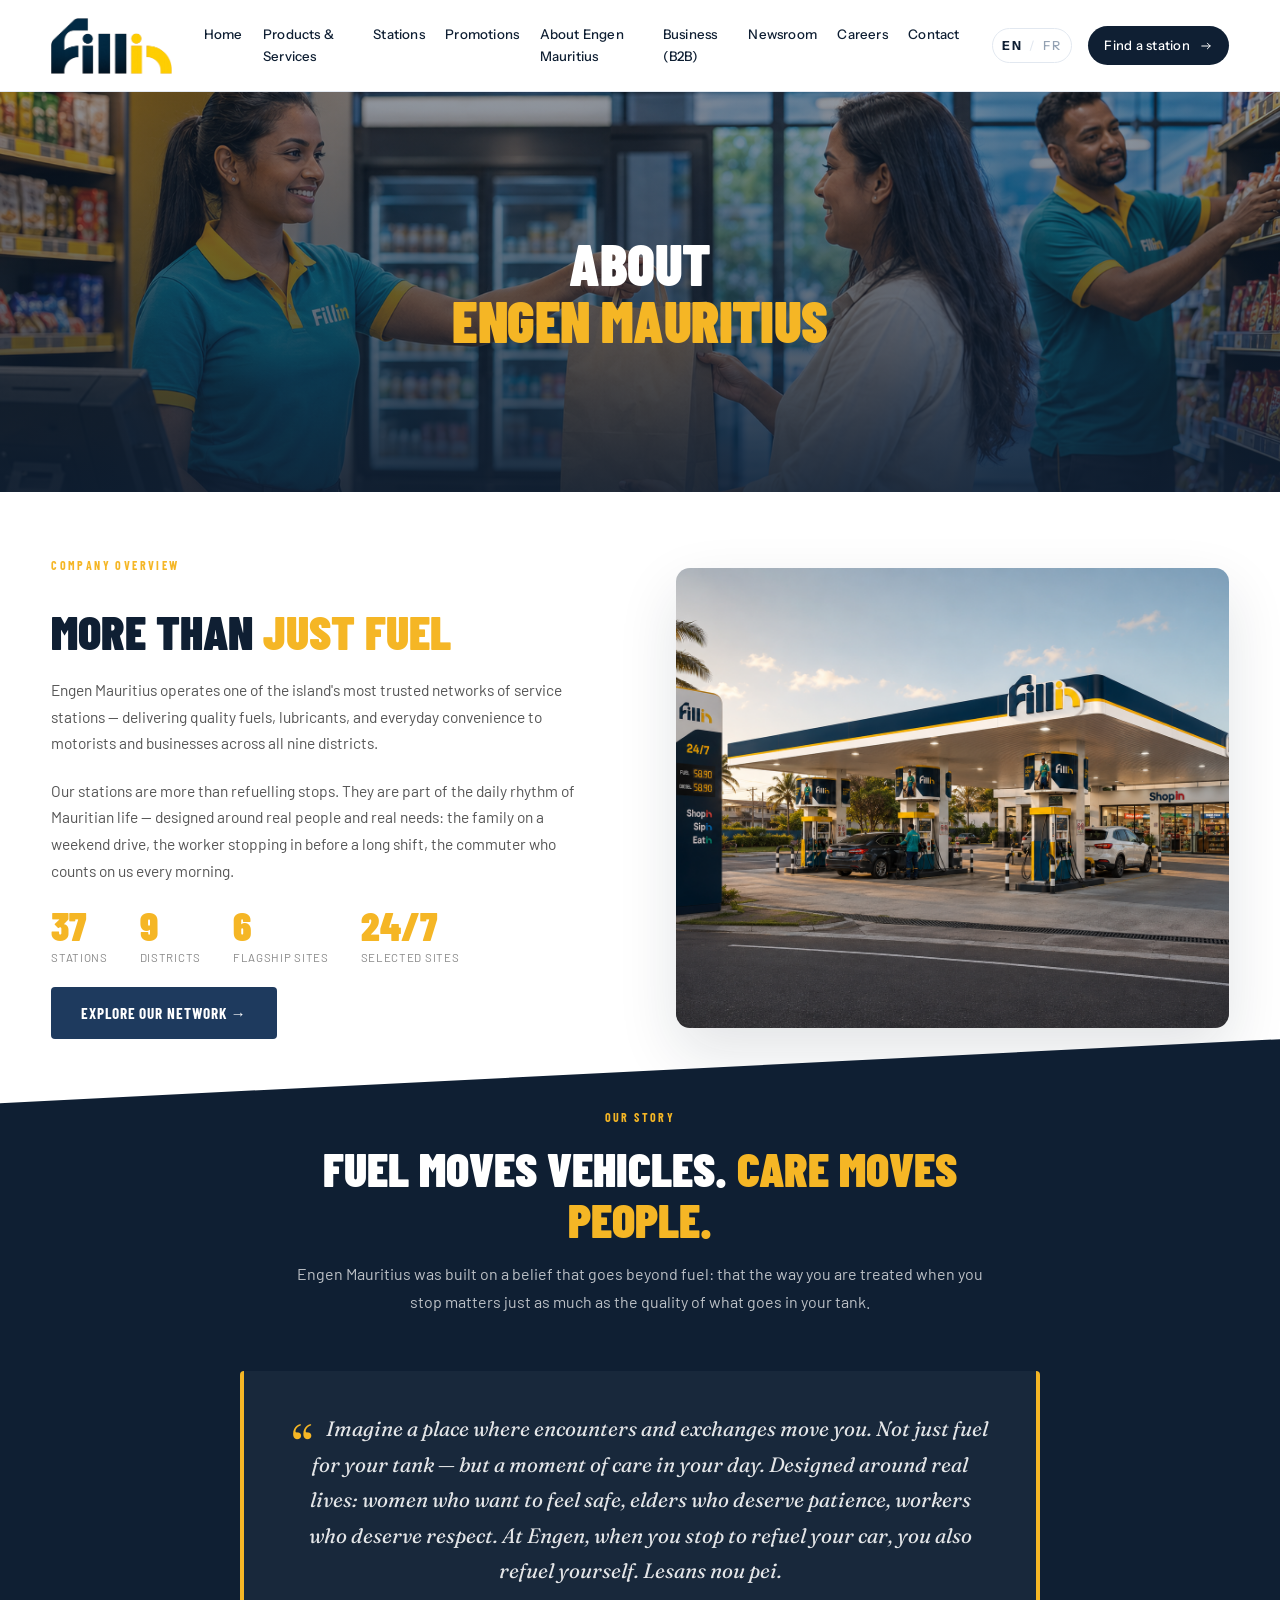
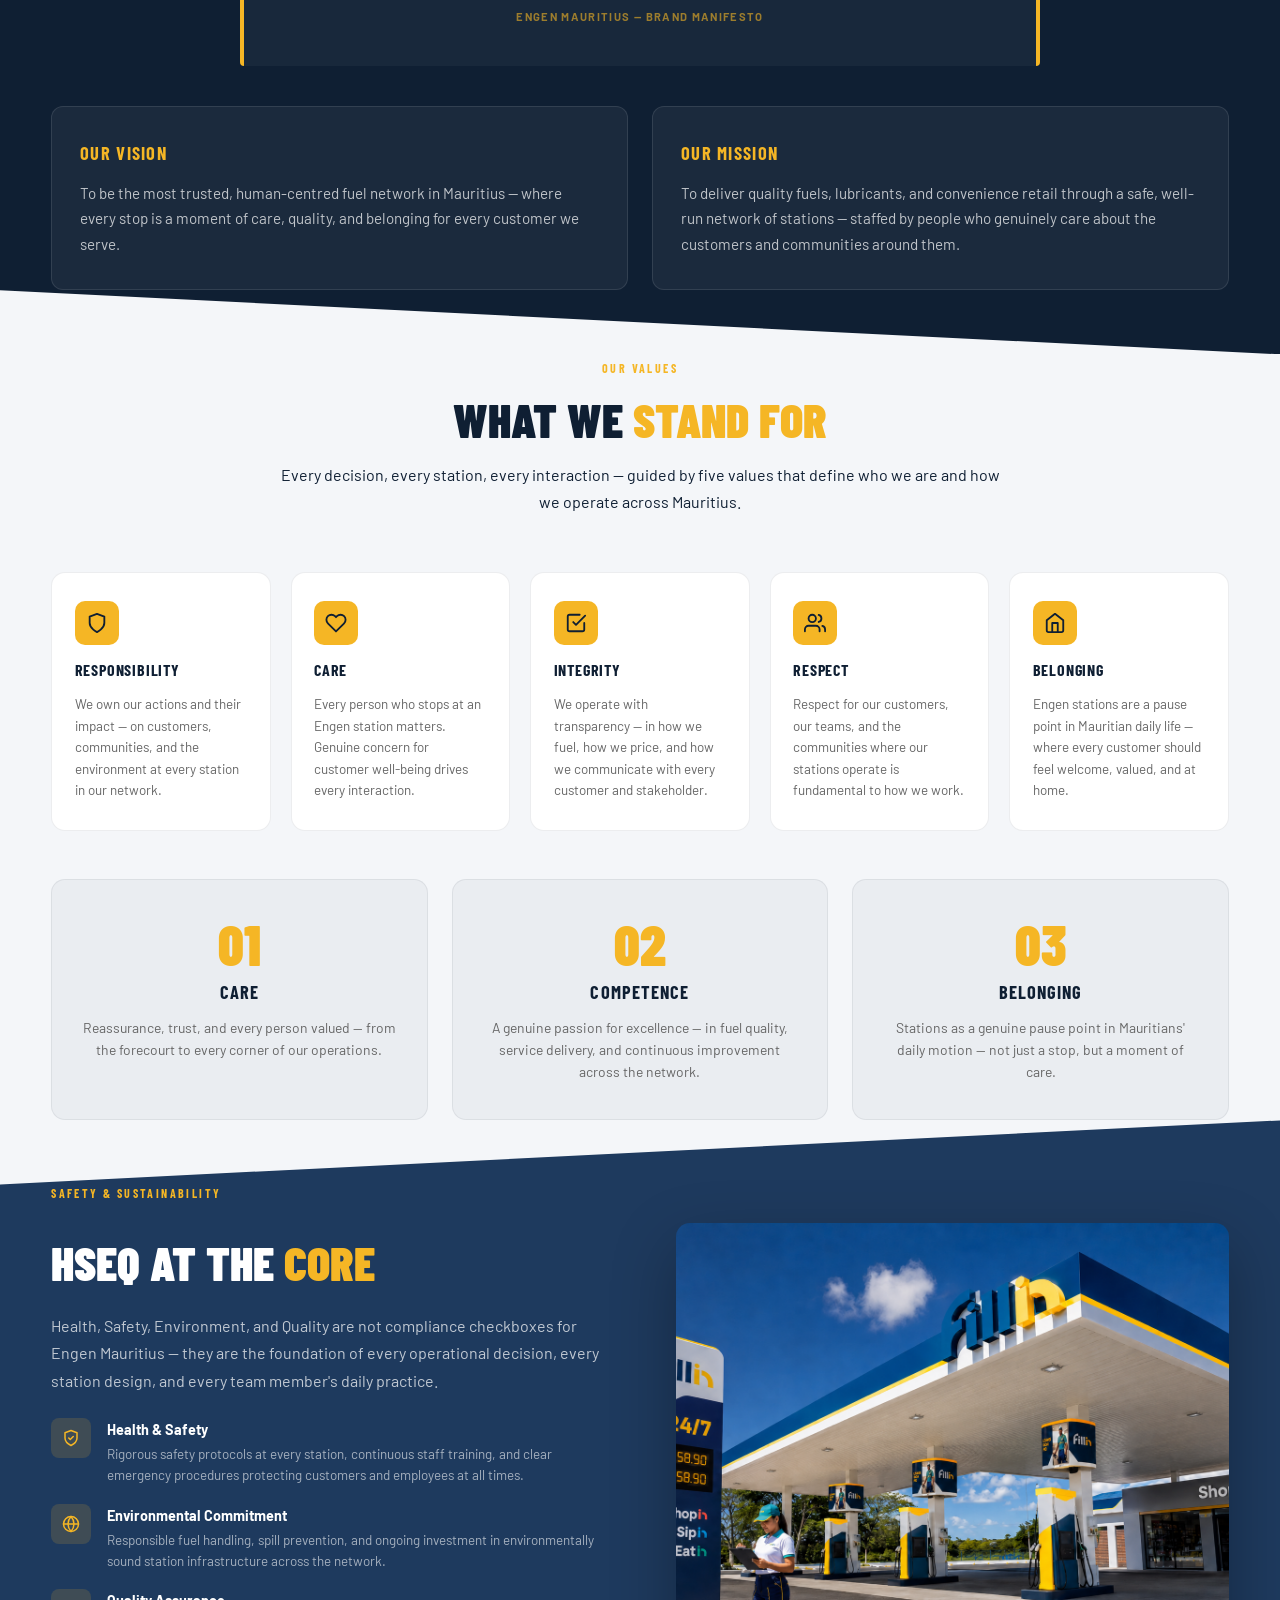
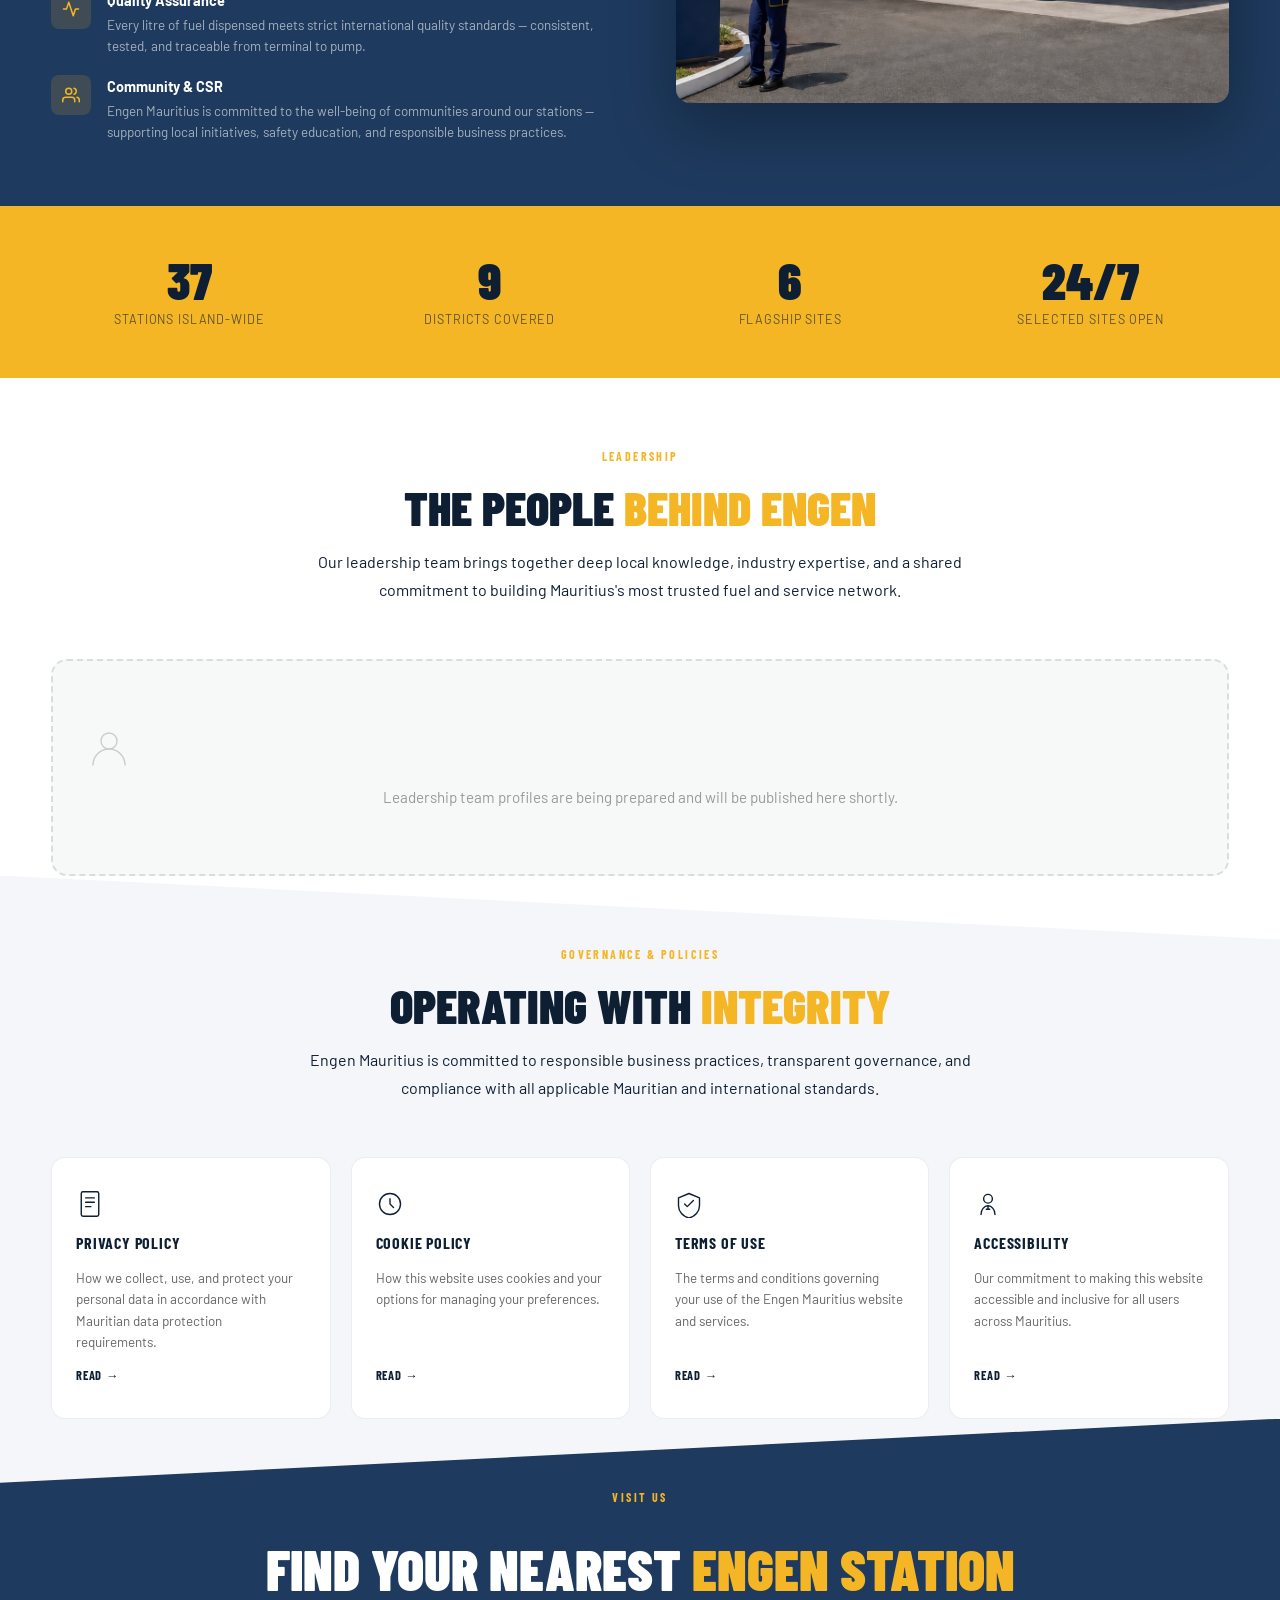
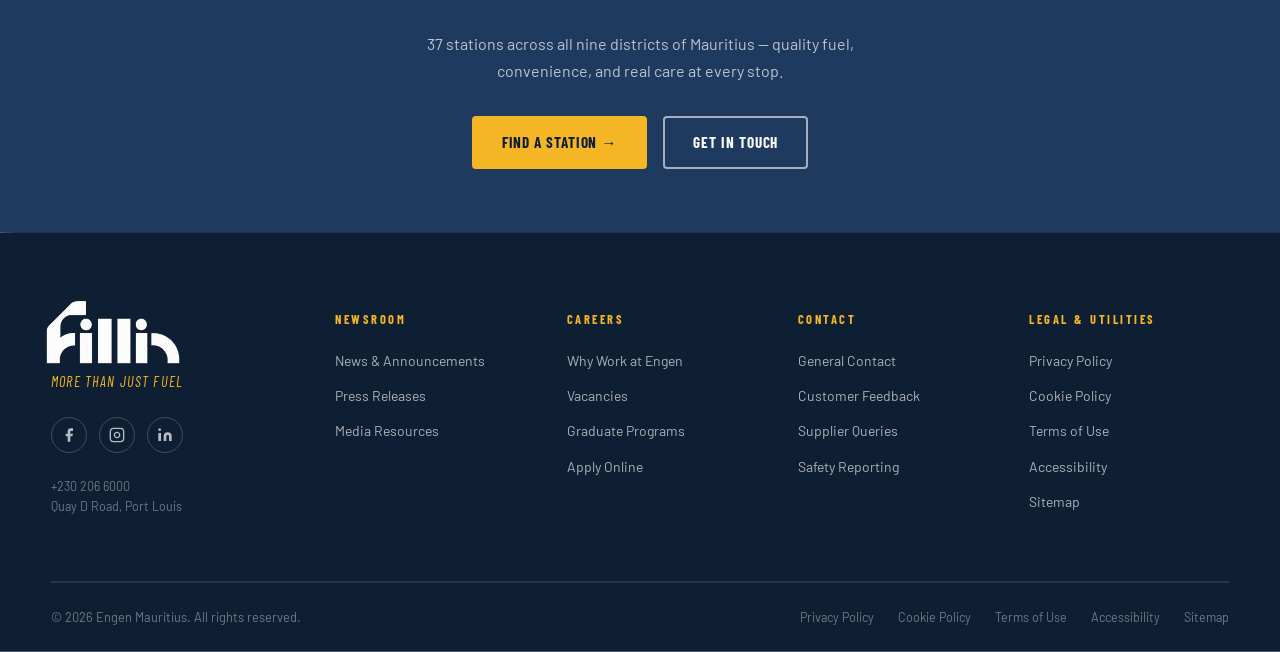
==== about.html @ aa4773d7 "promotions and About page implemented" ====
<!DOCTYPE html>
<html lang="en" data-lang="en">
<head>
  <meta charset="UTF-8">
  <meta name="viewport" content="width=device-width, initial-scale=1.0">
  <title>About Engen Mauritius — More Than Just Fuel</title>
  <link rel="preconnect" href="https://fonts.googleapis.com">
  <link rel="preconnect" href="https://fonts.gstatic.com" crossorigin>
  <link href="https://fonts.googleapis.com/css2?family=Fraunces:ital,opsz,wght@0,9..144,300..900;1,9..144,300..900&family=Instrument+Sans:ital,wght@0,400..700;1,400..700&family=Barlow+Condensed:ital,wght@0,600;0,700;0,900;1,700&family=Barlow:wght@400;500;600;700&display=swap" rel="stylesheet">
  <link rel="stylesheet" href="styles.css">
  <link rel="stylesheet" href="styles-v2.css">
</head>
<body>

<!-- ══════════════════════════════════════════════════════ HEADER -->
<header class="site-header" id="top">
  <a class="brand" href="index.html" aria-label="Engen Mauritius home">
    <img src="assets/Logo-no-bg.png" alt="Engen Mauritius" class="brand-logo" width="534" height="264">
  </a>
  <nav class="site-nav" aria-label="Primary">
    <a href="index.html" data-en="Home" data-fr="Accueil">Home</a>
    <a href="products.html" data-en="Products &amp; Services" data-fr="Produits &amp; Services">Products &amp; Services</a>
    <a href="stations.html" data-en="Stations" data-fr="Stations">Stations</a>
    <a href="promotions.html" data-en="Promotions" data-fr="Promotions">Promotions</a>
    <a href="about.html" aria-current="page" data-en="About Engen Mauritius" data-fr="À propos">About Engen Mauritius</a>
    <a href="index.html#business" data-en="Business (B2B)" data-fr="Entreprises">Business (B2B)</a>
    <a href="index.html#newsroom" data-en="Newsroom" data-fr="Actualités">Newsroom</a>
    <a href="index.html#careers" data-en="Careers" data-fr="Carrières">Careers</a>
    <a href="index.html#contact" data-en="Contact" data-fr="Contact">Contact</a>
  </nav>
  <div class="site-actions">
    <button class="lang-toggle" aria-label="Change language" data-pressed="en">
      <span class="lang-en">EN</span>
      <span class="lang-sep" aria-hidden="true">/</span>
      <span class="lang-fr">FR</span>
    </button>
    <a href="stations.html" class="btn-find">
      <span data-en="Find a station" data-fr="Trouver une station">Find a station</span>
      <svg viewBox="0 0 20 20" width="14" height="14" aria-hidden="true"><path d="M4 10h12M12 6l4 4-4 4" stroke="currentColor" stroke-width="1.4" fill="none" stroke-linecap="round" stroke-linejoin="round"/></svg>
    </a>
    <button class="v2-menu-toggle" id="menuToggle" aria-label="Open menu" aria-expanded="false" aria-controls="mobileNav">
      <svg class="icon-bars" viewBox="0 0 24 24" width="28" height="28" fill="none" stroke="currentColor" stroke-width="2" stroke-linecap="round" aria-hidden="true"><line x1="3" y1="6" x2="21" y2="6"/><line x1="3" y1="12" x2="21" y2="12"/><line x1="3" y1="18" x2="21" y2="18"/></svg>
      <svg class="icon-close" viewBox="0 0 24 24" width="28" height="28" fill="none" stroke="currentColor" stroke-width="2" stroke-linecap="round" aria-hidden="true"><line x1="18" y1="6" x2="6" y2="18"/><line x1="6" y1="6" x2="18" y2="18"/></svg>
    </button>
  </div>
</header>

<!-- Mobile nav overlay -->
<nav class="v2-mobile-nav" id="mobileNav" aria-label="Mobile navigation">
  <a href="index.html" data-en="Home" data-fr="Accueil">Home</a>
  <a href="products.html" data-en="Products &amp; Services" data-fr="Produits &amp; Services">Products &amp; Services</a>
  <a href="stations.html" data-en="Stations" data-fr="Stations">Stations</a>
  <a href="promotions.html" data-en="Promotions" data-fr="Promotions">Promotions</a>
  <a href="about.html" aria-current="page" data-en="About Engen Mauritius" data-fr="À propos">About Engen Mauritius</a>
  <a href="index.html#business" data-en="Business (B2B)" data-fr="Entreprises">Business (B2B)</a>
  <a href="index.html#newsroom" data-en="Newsroom" data-fr="Actualités">Newsroom</a>
  <a href="index.html#careers" data-en="Careers" data-fr="Carrières">Careers</a>
  <a href="index.html#contact" data-en="Contact" data-fr="Contact">Contact</a>
  <a href="stations.html" class="v2-mobile-nav__cta">Find a Station →</a>
</nav>

<!-- ══════════════════════════════════════════════════════ PAGE HERO -->
<section class="v2-page-hero">
  <figure class="v2-page-hero__bg">
    <img src="assets/slider3.png" alt="" aria-hidden="true">
  </figure>
  <div class="v2-page-hero__scrim" aria-hidden="true"></div>
  <div class="v2-page-hero__content">
    <div class="v2-wrap">
      <h1 class="v2-page-hero__title anim-fade-up">
        About
        <em>Engen Mauritius</em>
      </h1>
    </div>
  </div>
</section>

<!-- ══════════════════════════════════════════════════════ COMPANY OVERVIEW -->
<section class="v2-ip-sec v2-ip-sec--white" id="overview">
  <div class="v2-wrap">
    <div class="v2-about-split">

      <div class="v2-about-split__copy anim-fade-up">
        <span class="v2-label">Company Overview</span>
        <h2>More Than <em>Just Fuel</em></h2>
        <p>Engen Mauritius operates one of the island's most trusted networks of service stations — delivering quality fuels, lubricants, and everyday convenience to motorists and businesses across all nine districts.</p>
        <p>Our stations are more than refuelling stops. They are part of the daily rhythm of Mauritian life — designed around real people and real needs: the family on a weekend drive, the worker stopping in before a long shift, the commuter who counts on us every morning.</p>
        <div class="v2-about-stats">
          <div class="v2-about-stat">
            <strong>37</strong>
            <span>Stations</span>
          </div>
          <div class="v2-about-stat">
            <strong>9</strong>
            <span>Districts</span>
          </div>
          <div class="v2-about-stat">
            <strong>6</strong>
            <span>Flagship Sites</span>
          </div>
          <div class="v2-about-stat">
            <strong>24/7</strong>
            <span>Selected Sites</span>
          </div>
        </div>
        <a href="stations.html" class="v2-btn v2-btn--navy">Explore Our Network →</a>
      </div>

      <div class="v2-about-split__img anim-fade-up anim-delay-2">
        <img src="assets/editorial-forecourt.png" alt="Engen Mauritius station forecourt" loading="lazy">
      </div>

    </div>
  </div>
</section>

<!-- ══════════════════════════════════════════════════════ MISSION & VISION -->
<section class="v2-ip-sec v2-ip-sec--dark v2-sec-angled-r" id="mission">
  <div class="v2-wrap">

    <div class="v2-ip-head anim-fade-up">
      <span class="v2-label">Our Story</span>
      <h2>Fuel Moves Vehicles. <em>Care Moves People.</em></h2>
      <p class="v2-ip-head__lead">Engen Mauritius was built on a belief that goes beyond fuel: that the way you are treated when you stop matters just as much as the quality of what goes in your tank.</p>
    </div>

    <div class="v2-mission-quote anim-fade-up">
      <blockquote>
        Imagine a place where encounters and exchanges move you. Not just fuel for your tank — but a moment of care in your day. Designed around real lives: women who want to feel safe, elders who deserve patience, workers who deserve respect. At Engen, when you stop to refuel your car, you also refuel yourself. <em>Lesans nou pei.</em>
      </blockquote>
      <p class="v2-mission-byline">Engen Mauritius — Brand Manifesto</p>
    </div>

    <div class="v2-mission-cards">
      <div class="v2-mission-card anim-fade-up anim-delay-1">
        <h3>Our Vision</h3>
        <p>To be the most trusted, human-centred fuel network in Mauritius — where every stop is a moment of care, quality, and belonging for every customer we serve.</p>
      </div>
      <div class="v2-mission-card anim-fade-up anim-delay-2">
        <h3>Our Mission</h3>
        <p>To deliver quality fuels, lubricants, and convenience retail through a safe, well-run network of stations — staffed by people who genuinely care about the customers and communities around them.</p>
      </div>
    </div>

  </div>
</section>

<!-- ══════════════════════════════════════════════════════ VALUES -->
<section class="v2-ip-sec v2-ip-sec--offwht v2-sec-angled-l" id="values">
  <div class="v2-wrap">

    <div class="v2-ip-head anim-fade-up">
      <span class="v2-label">Our Values</span>
      <h2>What We <em>Stand For</em></h2>
      <p class="v2-ip-head__lead">Every decision, every station, every interaction — guided by five values that define who we are and how we operate across Mauritius.</p>
    </div>

    <div class="v2-values-grid">

      <div class="v2-value-card anim-fade-up anim-delay-1">
        <div class="v2-value-card__icon">
          <svg viewBox="0 0 24 24" fill="none" stroke-width="2" stroke-linecap="round" stroke-linejoin="round" width="22" height="22"><path d="M12 22s8-4 8-10V5l-8-3-8 3v7c0 6 8 10 8 10z"/></svg>
        </div>
        <h3>Responsibility</h3>
        <p>We own our actions and their impact — on customers, communities, and the environment at every station in our network.</p>
      </div>

      <div class="v2-value-card anim-fade-up anim-delay-2">
        <div class="v2-value-card__icon">
          <svg viewBox="0 0 24 24" fill="none" stroke-width="2" stroke-linecap="round" stroke-linejoin="round" width="22" height="22"><path d="M20.84 4.61a5.5 5.5 0 0 0-7.78 0L12 5.67l-1.06-1.06a5.5 5.5 0 0 0-7.78 7.78l1.06 1.06L12 21.23l7.78-7.78 1.06-1.06a5.5 5.5 0 0 0 0-7.78z"/></svg>
        </div>
        <h3>Care</h3>
        <p>Every person who stops at an Engen station matters. Genuine concern for customer well-being drives every interaction.</p>
      </div>

      <div class="v2-value-card anim-fade-up anim-delay-3">
        <div class="v2-value-card__icon">
          <svg viewBox="0 0 24 24" fill="none" stroke-width="2" stroke-linecap="round" stroke-linejoin="round" width="22" height="22"><polyline points="9 11 12 14 22 4"/><path d="M21 12v7a2 2 0 0 1-2 2H5a2 2 0 0 1-2-2V5a2 2 0 0 1 2-2h11"/></svg>
        </div>
        <h3>Integrity</h3>
        <p>We operate with transparency — in how we fuel, how we price, and how we communicate with every customer and stakeholder.</p>
      </div>

      <div class="v2-value-card anim-fade-up anim-delay-4">
        <div class="v2-value-card__icon">
          <svg viewBox="0 0 24 24" fill="none" stroke-width="2" stroke-linecap="round" stroke-linejoin="round" width="22" height="22"><path d="M17 21v-2a4 4 0 0 0-4-4H5a4 4 0 0 0-4 4v2"/><circle cx="9" cy="7" r="4"/><path d="M23 21v-2a4 4 0 0 0-3-3.87"/><path d="M16 3.13a4 4 0 0 1 0 7.75"/></svg>
        </div>
        <h3>Respect</h3>
        <p>Respect for our customers, our teams, and the communities where our stations operate is fundamental to how we work.</p>
      </div>

      <div class="v2-value-card anim-fade-up anim-delay-5">
        <div class="v2-value-card__icon">
          <svg viewBox="0 0 24 24" fill="none" stroke-width="2" stroke-linecap="round" stroke-linejoin="round" width="22" height="22"><path d="M3 9l9-7 9 7v11a2 2 0 0 1-2 2H5a2 2 0 0 1-2-2z"/><polyline points="9 22 9 12 15 12 15 22"/></svg>
        </div>
        <h3>Belonging</h3>
        <p>Engen stations are a pause point in Mauritian daily life — where every customer should feel welcome, valued, and at home.</p>
      </div>

    </div>

    <!-- Brand Pillars -->
    <div class="v2-pillars">
      <div class="v2-pillar anim-fade-up anim-delay-1">
        <div class="v2-pillar__num">01</div>
        <h3>Care</h3>
        <p>Reassurance, trust, and every person valued — from the forecourt to every corner of our operations.</p>
      </div>
      <div class="v2-pillar anim-fade-up anim-delay-2">
        <div class="v2-pillar__num">02</div>
        <h3>Competence</h3>
        <p>A genuine passion for excellence — in fuel quality, service delivery, and continuous improvement across the network.</p>
      </div>
      <div class="v2-pillar anim-fade-up anim-delay-3">
        <div class="v2-pillar__num">03</div>
        <h3>Belonging</h3>
        <p>Stations as a genuine pause point in Mauritians' daily motion — not just a stop, but a moment of care.</p>
      </div>
    </div>

  </div>
</section>

<!-- ══════════════════════════════════════════════════════ HSEQ & SUSTAINABILITY -->
<section class="v2-ip-sec v2-ip-sec--navy v2-sec-angled-r" id="sustainability">
  <div class="v2-wrap">
    <div class="v2-hseq-split">

      <div class="v2-hseq-copy anim-fade-up">
        <span class="v2-label">Safety &amp; Sustainability</span>
        <h2>HSEQ at the <em>Core</em></h2>
        <p>Health, Safety, Environment, and Quality are not compliance checkboxes for Engen Mauritius — they are the foundation of every operational decision, every station design, and every team member's daily practice.</p>
        <div class="v2-hseq-items">

          <div class="v2-hseq-item">
            <div class="v2-hseq-item__icon">
              <svg viewBox="0 0 24 24" fill="none" stroke-width="2" stroke-linecap="round" stroke-linejoin="round" width="18" height="18"><path d="M12 22s8-4 8-10V5l-8-3-8 3v7c0 6 8 10 8 10z"/><path d="M9 12l2 2 4-4"/></svg>
            </div>
            <div class="v2-hseq-item__text">
              <strong>Health &amp; Safety</strong>
              <p>Rigorous safety protocols at every station, continuous staff training, and clear emergency procedures protecting customers and employees at all times.</p>
            </div>
          </div>

          <div class="v2-hseq-item">
            <div class="v2-hseq-item__icon">
              <svg viewBox="0 0 24 24" fill="none" stroke-width="2" stroke-linecap="round" stroke-linejoin="round" width="18" height="18"><path d="M12 22c5.523 0 10-4.477 10-10S17.523 2 12 2 2 6.477 2 12s4.477 10 10 10z"/><path d="M2 12h20"/><path d="M12 2a15.3 15.3 0 0 1 4 10 15.3 15.3 0 0 1-4 10 15.3 15.3 0 0 1-4-10 15.3 15.3 0 0 1 4-10z"/></svg>
            </div>
            <div class="v2-hseq-item__text">
              <strong>Environmental Commitment</strong>
              <p>Responsible fuel handling, spill prevention, and ongoing investment in environmentally sound station infrastructure across the network.</p>
            </div>
          </div>

          <div class="v2-hseq-item">
            <div class="v2-hseq-item__icon">
              <svg viewBox="0 0 24 24" fill="none" stroke-width="2" stroke-linecap="round" stroke-linejoin="round" width="18" height="18"><polyline points="22 12 18 12 15 21 9 3 6 12 2 12"/></svg>
            </div>
            <div class="v2-hseq-item__text">
              <strong>Quality Assurance</strong>
              <p>Every litre of fuel dispensed meets strict international quality standards — consistent, tested, and traceable from terminal to pump.</p>
            </div>
          </div>

          <div class="v2-hseq-item">
            <div class="v2-hseq-item__icon">
              <svg viewBox="0 0 24 24" fill="none" stroke-width="2" stroke-linecap="round" stroke-linejoin="round" width="18" height="18"><path d="M17 21v-2a4 4 0 0 0-4-4H5a4 4 0 0 0-4 4v2"/><circle cx="9" cy="7" r="4"/><path d="M23 21v-2a4 4 0 0 0-3-3.87M16 3.13a4 4 0 0 1 0 7.75"/></svg>
            </div>
            <div class="v2-hseq-item__text">
              <strong>Community &amp; CSR</strong>
              <p>Engen Mauritius is committed to the well-being of communities around our stations — supporting local initiatives, safety education, and responsible business practices.</p>
            </div>
          </div>

        </div>
      </div>

      <div class="v2-hseq-img anim-fade-up anim-delay-2">
        <img src="assets/portrait-safety.png" alt="Engen Mauritius safety and quality" loading="lazy">
      </div>

    </div>
  </div>
</section>

<!-- ══════════════════════════════════════════════════════ NETWORK STATS BAND -->
<div class="v2-net-band">
  <div class="v2-wrap">
    <div class="v2-net-band__grid">
      <div class="v2-net-band__stat">
        <strong>37</strong>
        <span>Stations Island-wide</span>
      </div>
      <div class="v2-net-band__stat">
        <strong>9</strong>
        <span>Districts Covered</span>
      </div>
      <div class="v2-net-band__stat">
        <strong>6</strong>
        <span>Flagship Sites</span>
      </div>
      <div class="v2-net-band__stat">
        <strong>24/7</strong>
        <span>Selected Sites Open</span>
      </div>
    </div>
  </div>
</div>

<!-- ══════════════════════════════════════════════════════ LEADERSHIP -->
<section class="v2-ip-sec v2-ip-sec--white" id="leadership">
  <div class="v2-wrap">
    <div class="v2-ip-head anim-fade-up">
      <span class="v2-label">Leadership</span>
      <h2>The People <em>Behind Engen</em></h2>
      <p class="v2-ip-head__lead">Our leadership team brings together deep local knowledge, industry expertise, and a shared commitment to building Mauritius's most trusted fuel and service network.</p>
    </div>
    <div class="v2-leader-placeholder anim-fade-up">
      <svg viewBox="0 0 48 48" fill="none" stroke="currentColor" stroke-width="1.4" stroke-linecap="round" stroke-linejoin="round" width="48" height="48">
        <circle cx="24" cy="16" r="8"/>
        <path d="M8 40c0-8.8 7.2-16 16-16s16 7.2 16 16"/>
      </svg>
      <p>Leadership team profiles are being prepared and will be published here shortly.</p>
    </div>
  </div>
</section>

<!-- ══════════════════════════════════════════════════════ POLICIES -->
<section class="v2-ip-sec v2-ip-sec--offwht v2-sec-angled-l" id="policies">
  <div class="v2-wrap">

    <div class="v2-ip-head anim-fade-up">
      <span class="v2-label">Governance &amp; Policies</span>
      <h2>Operating with <em>Integrity</em></h2>
      <p class="v2-ip-head__lead">Engen Mauritius is committed to responsible business practices, transparent governance, and compliance with all applicable Mauritian and international standards.</p>
    </div>

    <div class="v2-policy-grid">

      <a href="#" class="v2-policy-card anim-fade-up anim-delay-1">
        <svg viewBox="0 0 32 32" fill="none" stroke-width="1.6" stroke-linecap="round" stroke-linejoin="round" width="28" height="28"><rect x="6" y="2" width="20" height="28" rx="2"/><path d="M11 9h10M11 14h10M11 19h6"/></svg>
        <h3>Privacy Policy</h3>
        <p>How we collect, use, and protect your personal data in accordance with Mauritian data protection requirements.</p>
        <span class="v2-link-arrow">Read →</span>
      </a>

      <a href="#" class="v2-policy-card anim-fade-up anim-delay-2">
        <svg viewBox="0 0 32 32" fill="none" stroke-width="1.6" stroke-linecap="round" stroke-linejoin="round" width="28" height="28"><circle cx="16" cy="16" r="12"/><path d="M16 10v6l4 4"/></svg>
        <h3>Cookie Policy</h3>
        <p>How this website uses cookies and your options for managing your preferences.</p>
        <span class="v2-link-arrow">Read →</span>
      </a>

      <a href="#" class="v2-policy-card anim-fade-up anim-delay-3">
        <svg viewBox="0 0 32 32" fill="none" stroke-width="1.6" stroke-linecap="round" stroke-linejoin="round" width="28" height="28"><path d="M16 4L4 9v9c0 6.5 5.2 12.5 12 14 6.8-1.5 12-7.5 12-14V9L16 4z"/><path d="M11 16l3 3 7-7"/></svg>
        <h3>Terms of Use</h3>
        <p>The terms and conditions governing your use of the Engen Mauritius website and services.</p>
        <span class="v2-link-arrow">Read →</span>
      </a>

      <a href="#" class="v2-policy-card anim-fade-up anim-delay-4">
        <svg viewBox="0 0 32 32" fill="none" stroke-width="1.6" stroke-linecap="round" stroke-linejoin="round" width="28" height="28"><circle cx="16" cy="10" r="5"/><path d="M8 28c0-5.5 3.6-10 8-10s8 4.5 8 10"/><path d="M16 18v4M14 22h4"/></svg>
        <h3>Accessibility</h3>
        <p>Our commitment to making this website accessible and inclusive for all users across Mauritius.</p>
        <span class="v2-link-arrow">Read →</span>
      </a>

    </div>
  </div>
</section>

<!-- ══════════════════════════════════════════════════════ CTA -->
<section class="v2-ip-sec v2-ip-sec--navy v2-sec-angled-r">
  <div class="v2-wrap" style="text-align:center;">
    <span class="v2-label">Visit Us</span>
    <h2 style="font-family:'Barlow Condensed',sans-serif;font-size:clamp(2rem,5vw,3.5rem);font-weight:900;text-transform:uppercase;color:#fff;margin:0.5rem 0 1rem;">Find Your Nearest <em style="color:var(--yellow);font-style:normal;">Engen Station</em></h2>
    <p style="color:rgba(255,255,255,0.7);max-width:520px;margin:0 auto 2rem;font-size:1rem;line-height:1.7;">37 stations across all nine districts of Mauritius — quality fuel, convenience, and real care at every stop.</p>
    <div style="display:flex;gap:1rem;justify-content:center;flex-wrap:wrap;">
      <a href="stations.html" class="v2-btn v2-btn--yellow">Find a Station →</a>
      <a href="index.html#contact" class="v2-btn v2-btn--ghost">Get in Touch</a>
    </div>
  </div>
</section>

<!-- ══════════════════════════════════════════════════════ FOOTER -->
<footer class="v2-footer">
  <div class="v2-wrap">
    <div class="v2-footer__top">
      <div class="v2-footer__brand">
        <a href="index.html" aria-label="Engen Mauritius home">
          <img src="assets/Logo-no-bg-white.png" alt="Engen Mauritius" class="v2-footer__logo">
        </a>
        <p class="v2-footer__tagline">More Than Just Fuel</p>
        <div class="v2-footer__social">
          <a href="#" aria-label="Facebook"><svg viewBox="0 0 24 24" fill="currentColor"><path d="M18 2h-3a5 5 0 0 0-5 5v3H7v4h3v8h4v-8h3l1-4h-4V7a1 1 0 0 1 1-1h3z"/></svg></a>
          <a href="#" aria-label="Instagram"><svg viewBox="0 0 24 24" fill="none" stroke="currentColor" stroke-width="2"><rect x="2" y="2" width="20" height="20" rx="5"/><path d="M16 11.37A4 4 0 1 1 12.63 8 4 4 0 0 1 16 11.37z"/><line x1="17.5" y1="6.5" x2="17.51" y2="6.5"/></svg></a>
          <a href="#" aria-label="LinkedIn"><svg viewBox="0 0 24 24" fill="currentColor"><path d="M16 8a6 6 0 0 1 6 6v7h-4v-7a2 2 0 0 0-2-2 2 2 0 0 0-2 2v7h-4v-7a6 6 0 0 1 6-6zM2 9h4v12H2z"/><circle cx="4" cy="4" r="2"/></svg></a>
        </div>
        <p style="font-size:0.78rem;color:rgba(255,255,255,0.4);margin-top:0.5rem;">+230 206 6000<br>Quay D Road, Port Louis</p>
      </div>
      <div class="v2-footer__cols">
        <div class="v2-footer__col">
          <h4>Newsroom</h4>
          <ul>
            <li><a href="index.html#newsroom">News &amp; Announcements</a></li>
            <li><a href="index.html#newsroom">Press Releases</a></li>
            <li><a href="index.html#newsroom">Media Resources</a></li>
          </ul>
        </div>
        <div class="v2-footer__col">
          <h4>Careers</h4>
          <ul>
            <li><a href="index.html#careers">Why Work at Engen</a></li>
            <li><a href="index.html#careers">Vacancies</a></li>
            <li><a href="index.html#careers">Graduate Programs</a></li>
            <li><a href="mailto:recruitment@engen.mu">Apply Online</a></li>
          </ul>
        </div>
        <div class="v2-footer__col">
          <h4>Contact</h4>
          <ul>
            <li><a href="index.html#contact">General Contact</a></li>
            <li><a href="index.html#contact">Customer Feedback</a></li>
            <li><a href="index.html#contact">Supplier Queries</a></li>
            <li><a href="index.html#contact">Safety Reporting</a></li>
          </ul>
        </div>
        <div class="v2-footer__col">
          <h4>Legal &amp; Utilities</h4>
          <ul>
            <li><a href="#">Privacy Policy</a></li>
            <li><a href="#">Cookie Policy</a></li>
            <li><a href="#">Terms of Use</a></li>
            <li><a href="#">Accessibility</a></li>
            <li><a href="#">Sitemap</a></li>
          </ul>
        </div>
      </div>
    </div>
    <div class="v2-footer__bottom">
      <p>&copy; 2026 Engen Mauritius. All rights reserved.</p>
      <div class="v2-footer__legal">
        <a href="#">Privacy Policy</a>
        <a href="#">Cookie Policy</a>
        <a href="#">Terms of Use</a>
        <a href="#">Accessibility</a>
        <a href="#">Sitemap</a>
      </div>
    </div>
  </div>
</footer>

<button class="back-to-top" id="backToTop" aria-label="Back to top">
  <svg viewBox="0 0 24 24" fill="none" stroke="currentColor" stroke-width="2.5" stroke-linecap="round" stroke-linejoin="round" aria-hidden="true"><polyline points="18 15 12 9 6 15"/></svg>
</button>

<script src="script.js" defer></script>
<script>
(function () {
  const btn = document.getElementById('backToTop');
  window.addEventListener('scroll', () => {
    btn.classList.toggle('is-visible', window.scrollY > 400);
  }, { passive: true });
  btn.addEventListener('click', () => window.scrollTo({ top: 0, behavior: 'smooth' }));
})();
</script>

</body>
</html>
---- styles.css ----
/* ============================================================
   FILLIN — Homepage proposal
   Editorial civic aesthetic, quiet pride, warm paper + navy ink
   ============================================================ */

:root {
  /* Brand */
  --navy: #1E3A5E;
  --navy-deep: #14283F;
  --navy-soft: #2E5285;
  --yellow: #F5B625;
  --yellow-deep: #D69A15;
  --teal: #4FB3A9;
  --teal-deep: #3A8F87;
  --white: #FFFFFF;

  /* Paper neutrals */
  --paper: #FFFFFF;
  --paper-deep: #F4F5F7;
  --ink: #1E3A5E;
  --ink-soft: #5A6C86;
  --ink-faint: rgba(30, 58, 94, 0.18);

  /* Type */
  --display: 'Fraunces', 'Times New Roman', serif;
  --serif:   'Instrument Serif', 'Times New Roman', serif;
  --sans:    'Instrument Sans', system-ui, sans-serif;

  /* Motion */
  --ease: cubic-bezier(0.22, 1, 0.36, 1);

  /* Rhythm */
  --edge: clamp(1.25rem, 4vw, 4rem);
  --section: clamp(5rem, 10vw, 9rem);
}

/* Reset */
*, *::before, *::after { box-sizing: border-box; margin: 0; padding: 0; }
html { scroll-behavior: smooth; }

body {
  font-family: var(--sans);
  font-weight: 400;
  font-size: 16px;
  line-height: 1.55;
  color: var(--ink);
  background: var(--paper);
  -webkit-font-smoothing: antialiased;
  -moz-osx-font-smoothing: grayscale;
  overflow-x: hidden;
  text-rendering: optimizeLegibility;
}

a { color: inherit; text-decoration: none; }
button { font: inherit; color: inherit; background: none; border: none; cursor: pointer; }
img, svg { display: block; max-width: 100%; }
ol, ul { list-style: none; }

.sr-only {
  position: absolute; width: 1px; height: 1px; padding: 0; margin: -1px;
  overflow: hidden; clip: rect(0,0,0,0); white-space: nowrap; border: 0;
}

.edge { padding-left: var(--edge); padding-right: var(--edge); }

/* Paper grain overlay */
.grain {
  position: fixed;
  inset: 0;
  pointer-events: none;
  z-index: 1000;
  opacity: 0.55;
  mix-blend-mode: multiply;
  background-image: url("data:image/svg+xml;utf8,<svg xmlns='http://www.w3.org/2000/svg' width='200' height='200'><filter id='n'><feTurbulence type='fractalNoise' baseFrequency='0.92' numOctaves='2' stitchTiles='stitch'/><feColorMatrix values='0 0 0 0 0 0 0 0 0 0 0 0 0 0 0 0 0 0 0.045 0'/></filter><rect width='100%25' height='100%25' filter='url(%23n)'/></svg>");
}

/* ─────────────────────────────────── Typographic primitives */
.display { font-family: var(--display); font-optical-sizing: auto; font-variation-settings: "SOFT" 50, "WONK" 0; }

.section-label,
.hero-label {
  font-family: var(--sans);
  font-size: 0.78rem;
  letter-spacing: 0.22em;
  text-transform: uppercase;
  font-weight: 500;
  color: var(--ink);
  display: inline-flex;
  align-items: center;
  gap: 0.6rem;
}
.section-label .roman { font-feature-settings: "ss01"; color: var(--yellow-deep); }
.section-label .sep { color: var(--ink-faint); font-weight: 300; }
.section-label--on-navy { color: var(--paper); }
.section-label--on-navy .roman { color: var(--yellow); }
.section-label--on-navy .sep { color: rgba(244, 238, 226, 0.3); }

.section-header {
  display: grid;
  grid-template-columns: 1fr auto;
  grid-template-areas:
    "label    link"
    "title    title"
    "lede     lede";
  gap: 0.5rem 2rem;
  margin-bottom: clamp(3rem, 6vw, 5rem);
  padding-top: 1.5rem;
  border-top: 1px solid var(--ink-faint);
  align-items: end;
}
.section-header .section-label { grid-area: label; }
.section-header .section-link { grid-area: link; align-self: start; padding-top: 0.1rem; }
.section-header .section-title { grid-area: title; }
.section-header .section-lede { grid-area: lede; max-width: 46ch; color: var(--ink-soft); font-size: 1.0625rem; }

.section-title {
  font-family: var(--display);
  font-weight: 360;
  font-size: clamp(2.5rem, 5.6vw, 4.75rem);
  line-height: 0.98;
  letter-spacing: -0.02em;
  color: var(--ink);
  margin-top: 0.35rem;
  max-width: 15ch;
}
.section-title em {
  font-style: italic;
  font-variation-settings: "SOFT" 100, "WONK" 1;
  color: var(--ink);
}
.section-title--on-navy { color: var(--paper); }
.section-title--on-navy em { color: var(--yellow); }

.section-link {
  font-family: var(--sans);
  font-size: 0.8125rem;
  letter-spacing: 0.1em;
  text-transform: uppercase;
  font-weight: 500;
  color: var(--ink);
  border-bottom: 1px solid var(--ink-faint);
  padding-bottom: 2px;
  transition: border-color 300ms var(--ease), color 300ms var(--ease);
  white-space: nowrap;
}
.section-link:hover { border-color: var(--yellow-deep); color: var(--yellow-deep); }

/* ═══════════════════════════════════ HEADER ══════════════════════════════════ */
.site-header {
  position: sticky;
  top: 0;
  z-index: 100;
  display: grid;
  grid-template-columns: auto 1fr auto;
  align-items: center;
  gap: 2rem;
  padding: 1.1rem var(--edge);
  background: rgba(255, 255, 255, 0.82);
  backdrop-filter: saturate(140%) blur(10px);
  -webkit-backdrop-filter: saturate(140%) blur(10px);
  border-bottom: 1px solid var(--ink-faint);
}

.brand {
  display: inline-flex;
  align-items: center;
}
.brand-logo {
  display: block;
  height: 3.5rem;
  width: auto;
  max-width: 100%;
}

.site-nav {
  display: flex;
  gap: clamp(0.9rem, 1.6vw, 1.75rem);
  justify-content: center;
}
.site-nav a {
  font-family: var(--sans);
  font-size: 0.83rem;
  font-weight: 500;
  letter-spacing: 0.015em;
  color: var(--ink);
  padding: 0.4rem 0;
  position: relative;
  transition: color 220ms var(--ease);
}
.site-nav a::after {
  content: '';
  position: absolute;
  left: 0; right: 0; bottom: 0.2rem;
  height: 1px;
  background: var(--yellow-deep);
  transform: scaleX(0);
  transform-origin: left;
  transition: transform 300ms var(--ease);
}
.site-nav a:hover { color: var(--yellow-deep); }
.site-nav a:hover::after { transform: scaleX(1); }

.site-actions { display: flex; align-items: center; gap: 1rem; }

.lang-toggle {
  font-family: var(--sans);
  font-size: 0.78rem;
  font-weight: 500;
  letter-spacing: 0.14em;
  color: var(--ink);
  padding: 0.4rem 0.6rem;
  border: 1px solid var(--ink-faint);
  border-radius: 100px;
  display: inline-flex;
  gap: 0.4rem;
  align-items: center;
  transition: border-color 240ms var(--ease);
}
.lang-toggle:hover { border-color: var(--ink); }
.lang-toggle .lang-sep { color: var(--ink-faint); }
.lang-toggle[data-pressed="en"] .lang-en { color: var(--ink); font-weight: 700; }
.lang-toggle[data-pressed="en"] .lang-fr { color: var(--ink-faint); }
.lang-toggle[data-pressed="fr"] .lang-fr { color: var(--ink); font-weight: 700; }
.lang-toggle[data-pressed="fr"] .lang-en { color: var(--ink-faint); }

.btn-find {
  font-family: var(--sans);
  font-size: 0.8125rem;
  font-weight: 500;
  letter-spacing: 0.02em;
  display: inline-flex;
  align-items: center;
  gap: 0.55rem;
  padding: 0.55rem 1rem;
  color: var(--paper);
  background: var(--ink);
  border-radius: 100px;
  transition: background 260ms var(--ease), transform 260ms var(--ease);
}
.btn-find svg { transition: transform 300ms var(--ease); }
.btn-find:hover { background: var(--yellow-deep); color: var(--navy-deep); }
.btn-find:hover svg { transform: translateX(3px); }

/* ═══════════════════════════════════ HERO ════════════════════════════════════ */
.hero {
  position: relative;
  padding: 0 0 clamp(2rem, 5vw, 4rem);
  overflow: hidden;
  display: flex;
  flex-direction: column;
  justify-content: center;
}
.hero .edge { padding-top: 0; }
.hero .edge {
  display: flex;
  flex-direction: column;
  gap: clamp(1rem, 3vw, 2.5rem);
  flex: 1;
  justify-content: center;
  padding-top: 2rem;
  padding-bottom: 2rem;
}

.hero-label { opacity: 1; }
@media (prefers-reduced-motion: no-preference) {
  .hero-label {
    animation: heroSlide 900ms var(--ease) 200ms both;
  }
}
@keyframes heroSlide {
  from { opacity: 0; transform: translateY(8px); }
  to   { opacity: 1; transform: translateY(0); }
}

.hero-body {
  display: grid;
  gap: clamp(1.25rem, 2.5vw, 2rem);
}

.hero-headline {
  font-family: var(--display);
  font-weight: 320;
  font-size: clamp(3.25rem, 9.5vw, 9.25rem);
  line-height: 0.94;
  letter-spacing: -0.035em;
  color: var(--ink);
  display: grid;
  gap: 0.05em;
}
.hero-headline .line {
  display: block;
  opacity: 0;
  transform: translateY(40px);
  animation: heroLine 1200ms var(--ease) forwards;
  font-variation-settings: "SOFT" 60;
}
.hero-headline .line-1 { animation-delay: 280ms; }
.hero-headline .line-2 { animation-delay: 440ms; padding-left: clamp(2rem, 8vw, 7rem); }
.hero-headline .line-3 { animation-delay: 600ms; }

.em-serif {
  font-family: var(--display);
  font-style: italic;
  font-weight: 300;
  font-variation-settings: "SOFT" 100, "WONK" 1;
  color: var(--ink);
  letter-spacing: -0.02em;
}
.em-glow {
  position: relative;
  color: var(--ink);
}
.em-glow::after {
  content: '';
  position: absolute;
  left: 0.06em;
  right: 0.06em;
  bottom: 0.08em;
  height: 0.28em;
  background: var(--yellow);
  z-index: -1;
  transform: scaleX(0);
  transform-origin: left;
  animation: underGrow 900ms var(--ease) 1600ms forwards;
}

.hero-gauge {
  display: flex;
  align-items: center;
  gap: 1rem;
  max-width: 520px;
  opacity: 0;
  animation: fadeUp 900ms var(--ease) 1300ms forwards;
}
.gauge-label {
  font-family: var(--display);
  font-style: italic;
  font-size: 1.1rem;
  font-weight: 500;
  color: var(--ink-soft);
}
.gauge-e { color: var(--ink-faint); }
.gauge-f { color: var(--yellow-deep); font-weight: 700; }
.gauge-track {
  flex: 1;
  height: 2px;
  background: var(--ink-faint);
  position: relative;
  border-radius: 2px;
}
.gauge-fill {
  display: block;
  height: 100%;
  background: var(--ink);
  width: 0;
  animation: gaugeFill 2200ms var(--ease) 1400ms forwards;
  border-radius: 2px;
}
.gauge-needle {
  position: absolute;
  top: 50%;
  left: 0;
  width: 14px;
  height: 14px;
  border-radius: 50%;
  background: var(--yellow);
  border: 2px solid var(--ink);
  transform: translate(-50%, -50%);
  animation: gaugeNeedle 2200ms var(--ease) 1400ms forwards;
  box-shadow: 0 2px 6px rgba(30, 58, 94, 0.18);
}

.hero-sub {
  font-family: var(--sans);
  font-size: clamp(1.0625rem, 1.4vw, 1.25rem);
  line-height: 1.5;
  max-width: 46ch;
  color: var(--ink-soft);
  opacity: 0;
  animation: fadeUp 900ms var(--ease) 1700ms forwards;
}

.hero-visual {
  position: relative;
  margin: 0 0 clamp(1.25rem, 2.5vw, 1.75rem);
  border-radius: 20px;
  overflow: hidden;
  aspect-ratio: 16 / 9;
  max-height: 78vh;
  box-shadow: 0 30px 80px rgba(20, 40, 63, 0.22), 0 4px 14px rgba(20, 40, 63, 0.1);
  display: flex;
  flex-direction: column;
  isolation: isolate;
  opacity: 1;
}
.hero-visual .hero-headline--on-image { margin-top: auto; }
@media (prefers-reduced-motion: no-preference) {
  .hero-visual { animation: heroSlide 1000ms var(--ease) 100ms both; }
}
.hero-visual img {
  position: absolute;
  inset: 0;
  width: 100%;
  height: 100%;
  object-fit: cover;
  object-position: 50% 60%;
  transform: scale(1.02);
  transition: transform 1400ms var(--ease);
  z-index: 0;
}
.hero-visual:hover img { transform: scale(1.04); }

/* Subtle top-and-bottom depth gradient on the image */
.hero-visual__scrim {
  position: absolute;
  inset: 0;
  pointer-events: none;
  background:
    linear-gradient(180deg, rgba(0, 0, 0, 0.22) 0%, rgba(0, 0, 0, 0) 22%, rgba(0, 0, 0, 0) 55%, rgba(0, 0, 0, 0.35) 100%);
  z-index: 1;
}

.hero-visual__top {
  position: relative;
  z-index: 2;
  display: flex;
  justify-content: space-between;
  align-items: flex-start;
  padding: clamp(1.25rem, 2.5vw, 2rem) clamp(1.25rem, 2.5vw, 2rem) 0;
  gap: 1rem;
}
.hero-visual__top .hero-label { margin-bottom: 0; }

.hero-visual__cap {
  display: flex;
  align-items: center;
  gap: 0.9rem;
  color: var(--paper);
  font-family: var(--sans);
  font-size: 0.78rem;
  letter-spacing: 0.02em;
}
.hero-visual__tag {
  display: inline-block;
  padding: 5px 10px;
  background: var(--yellow);
  color: var(--navy-deep);
  border-radius: 100px;
  font-weight: 600;
  font-size: 0.7rem;
  letter-spacing: 0.14em;
  text-transform: uppercase;
}
.hero-visual__loc {
  font-style: italic;
  font-family: var(--display);
  font-size: 0.95rem;
  font-variation-settings: "SOFT" 80;
  opacity: 0.92;
  color: var(--paper);
}

/* Headline overlay on the image */
.hero-headline--on-image {
  position: relative;
  z-index: 2;
  align-self: flex-start;
  margin: 0 clamp(1.25rem, 3vw, 2.5rem) clamp(1.5rem, 3vw, 2.5rem);
  padding: clamp(1.25rem, 2.2vw, 2rem) clamp(1.5rem, 3vw, 2.5rem);
  color: var(--paper);
  font-weight: 300;
  font-size: clamp(2.25rem, 5.5vw, 5.25rem);
  line-height: 0.98;
  letter-spacing: -0.03em;
  background: rgba(25, 32, 44, 0.48);
  backdrop-filter: blur(14px) saturate(110%);
  -webkit-backdrop-filter: blur(14px) saturate(110%);
  border-radius: 14px;
  border: 1px solid rgba(255, 255, 255, 0.08);
  box-shadow: 0 18px 44px rgba(0, 0, 0, 0.28);
}
.hero-headline--on-image .line {
  color: var(--paper);
  opacity: 1;
  transform: none;
  animation: none;
}
.hero-headline--on-image .em-serif { color: var(--paper); }
.hero-headline--on-image .em-glow { color: var(--paper); }
.hero-headline--on-image .em-glow::after {
  background: var(--yellow);
  height: 0.22em;
  bottom: 0.06em;
  opacity: 0.95;
  mix-blend-mode: normal;
}

@media (max-width: 860px) {
  .hero-visual { aspect-ratio: 4 / 5; max-height: 82vh; border-radius: 16px; }
  .hero-visual__loc { display: none; }
  .hero-headline--on-image { font-size: clamp(2rem, 7vw, 3.25rem); }
}

.hero-foot {
  display: flex;
  justify-content: space-between;
  align-items: flex-end;
  margin-top: clamp(0.5rem, 1.5vw, 1rem);
  gap: 2rem;
  opacity: 1;
}
@media (prefers-reduced-motion: no-preference) {
  .hero-foot { animation: heroSlide 900ms var(--ease) 600ms both; }
}
.signature {
  font-family: var(--display);
  font-style: italic;
  font-size: 1.1rem;
  color: var(--ink);
  font-variation-settings: "SOFT" 100;
}
.signature em { color: var(--yellow-deep); }

.scroll-cue {
  display: inline-flex;
  align-items: center;
  gap: 0.6rem;
  font-family: var(--sans);
  font-size: 0.76rem;
  letter-spacing: 0.2em;
  text-transform: uppercase;
  color: var(--ink-soft);
  transition: color 260ms var(--ease);
}
.scroll-cue svg { animation: bob 2s ease-in-out infinite; }
.scroll-cue:hover { color: var(--ink); }

.hero-watermark {
  position: absolute;
  right: -4vw;
  bottom: -9vw;
  font-family: var(--display);
  font-style: italic;
  font-weight: 200;
  font-size: min(48vw, 64rem);
  line-height: 0.75;
  color: var(--ink);
  opacity: 0.025;
  pointer-events: none;
  user-select: none;
  font-variation-settings: "SOFT" 100, "WONK" 1;
}

/* ═══════════════════════════════════ QUICK ACCESS ════════════════════════════ */
.quick-access {
  padding: var(--section) 0;
  background: var(--paper);
}

.tiles {
  display: grid;
  grid-template-columns: 1.4fr 1fr;
  grid-template-rows: auto auto;
  gap: clamp(0.75rem, 1.4vw, 1.25rem);
}
.tile {
  position: relative;
  padding: clamp(1.5rem, 2.8vw, 2.25rem);
  border-radius: 4px;
  transition: transform 500ms var(--ease), box-shadow 500ms var(--ease);
  display: grid;
  gap: 1.25rem;
  min-height: 280px;
  overflow: hidden;
  isolation: isolate;
}
.tile:hover { transform: translateY(-3px); box-shadow: 0 20px 40px -24px rgba(30, 58, 94, 0.35); }

.tile-num {
  font-family: var(--display);
  font-weight: 360;
  font-size: 0.9rem;
  font-variation-settings: "SOFT" 100;
  letter-spacing: 0.04em;
  opacity: 0.7;
}
.tile-body h3 {
  font-family: var(--display);
  font-weight: 380;
  font-size: clamp(1.75rem, 2.6vw, 2.4rem);
  line-height: 1.02;
  letter-spacing: -0.02em;
  margin-bottom: 0.5rem;
  font-variation-settings: "SOFT" 40;
}
.tile-body p {
  font-size: 0.95rem;
  line-height: 1.5;
  max-width: 36ch;
  opacity: 0.85;
}
.tile-cta {
  position: absolute;
  bottom: 1.25rem;
  right: 1.5rem;
  font-family: var(--display);
  font-size: 2rem;
  line-height: 1;
  transition: transform 400ms var(--ease);
}
.tile:hover .tile-cta { transform: translateX(6px); }

.tile--locator {
  grid-column: 1;
  grid-row: 1 / span 2;
  background: var(--navy);
  color: var(--paper);
  display: grid;
  grid-template-rows: auto 1fr;
}
.tile--locator .tile-body h3 { color: var(--paper); }
.tile--locator .tile-body p { color: rgba(244, 238, 226, 0.75); }
.tile--locator .tile-cta { color: var(--yellow); }
.tile--locator .tile-visual--map {
  align-self: end;
  margin: -1rem -1.5rem -1rem -1rem;
  color: rgba(244, 238, 226, 0.5);
  position: relative;
  max-width: 280px;
  justify-self: end;
}

.tile--promo {
  background: var(--yellow);
  color: var(--paper);
  grid-column: 2; grid-row: 1;
}
.tile--promo .tile-body p { color: rgba(244, 238, 226, 0.78); }
.tile--promo .tile-cta { color: var(--yellow); }

.tile--business {
  background: var(--teal);
  color: var(--paper);
  grid-column: 2; grid-row: 2;
}
.tile--business .tile-cta { color: var(--paper); }

.tile--careers {
  background: var(--navy);
  color: var(--paper);
  grid-column: 1; grid-row: 2;
}
.tile--careers .tile-cta { color: var(--yellow); }
.tile--careers .tile-body p { color: rgba(244, 238, 226, 0.78); }

/* Override tile--careers position since locator spans 2 rows */
.tile--locator { grid-column: 1 / span 1; grid-row: 1 / span 2; }
.tile--careers {
  grid-column: 2; grid-row: 2;
  background: var(--navy);
}
.tile--business {
  grid-column: 2; grid-row: 1;
  background: var(--teal);
}
.tile--promo {
  grid-column: 1 / span 2;
  grid-row: 3;
  background: var(--yellow);
  min-height: 200px;
}

.pulse { animation: pulse 2.4s var(--ease) infinite; transform-origin: center; transform-box: fill-box; }

/* ═══════════════════════════════════ SERVICES ════════════════════════════════ */
.services {
  padding: var(--section) 0;
  background: var(--paper);
}
.service-list {
  display: grid;
  grid-template-columns: 1fr;
  border-top: 1px solid var(--ink-faint);
}
.service {
  display: grid;
  grid-template-columns: 5rem 1fr 2fr auto;
  gap: 2rem;
  padding: clamp(1.5rem, 2.5vw, 2.25rem) 0;
  border-bottom: 1px solid var(--ink-faint);
  align-items: baseline;
  transition: background 400ms var(--ease), padding 400ms var(--ease);
  position: relative;
  cursor: pointer;
}
.service::before {
  content: '';
  position: absolute;
  left: 0; right: 0; top: 0;
  height: 1px;
  background: var(--yellow-deep);
  transform: scaleX(0);
  transform-origin: left;
  transition: transform 500ms var(--ease);
}
.service:hover::before { transform: scaleX(1); }
.service:hover { padding-left: 0.75rem; padding-right: 0.75rem; }

.service-num {
  font-family: var(--display);
  font-weight: 350;
  font-style: italic;
  font-size: 1.5rem;
  color: var(--yellow-deep);
  font-variation-settings: "SOFT" 100, "WONK" 1;
}
.service-name {
  font-family: var(--display);
  font-weight: 380;
  font-size: clamp(1.5rem, 2.4vw, 2.2rem);
  line-height: 1.05;
  letter-spacing: -0.015em;
  font-variation-settings: "SOFT" 50;
}
.service-desc {
  color: var(--ink-soft);
  font-size: 1rem;
  line-height: 1.55;
  max-width: 54ch;
}
.service-tag {
  font-family: var(--sans);
  font-size: 0.72rem;
  letter-spacing: 0.18em;
  text-transform: uppercase;
  font-weight: 500;
  color: var(--ink-soft);
  padding: 0.3rem 0.7rem;
  border: 1px solid var(--ink-faint);
  border-radius: 100px;
  white-space: nowrap;
  align-self: center;
}

/* ═══════════════════════════════════ PROMOTIONS ══════════════════════════════ */
.promotions {
  padding: var(--section) 0;
  background: var(--paper-deep);
  position: relative;
}

.promo-grid {
  display: grid;
  grid-template-columns: 1.3fr 1fr 1fr;
  gap: clamp(1.25rem, 2.5vw, 2rem);
  align-items: stretch;
}
.promo {
  display: flex;
  flex-direction: column;
  padding: 1.5rem;
  background: var(--paper);
  border-radius: 4px;
  border: 1px solid var(--ink-faint);
  transition: transform 400ms var(--ease), box-shadow 400ms var(--ease);
  gap: 1rem;
}
.promo:hover {
  transform: translateY(-4px);
  box-shadow: 0 24px 40px -28px rgba(30, 58, 94, 0.3);
}

.promo-visual { margin: -1.5rem -1.5rem 0.5rem; }

/* ═══════════════════════════════════ PHOTO SLOT (reusable) ══════════════════ */
.photo-slot {
  position: relative;
  background:
    repeating-linear-gradient(45deg, rgba(30,58,94,0.025) 0, rgba(30,58,94,0.025) 2px, transparent 2px, transparent 10px),
    linear-gradient(135deg, var(--paper-deep) 0%, rgba(79,179,169,0.08) 100%);
  border-radius: 10px;
  overflow: hidden;
  display: flex;
  flex-direction: column;
  align-items: center;
  justify-content: center;
  gap: 0.7rem;
  padding: 1.5rem;
  text-align: center;
  isolation: isolate;
  color: var(--ink-soft);
}
.photo-slot::before,
.photo-slot::after {
  content: '';
  position: absolute;
  width: 18px; height: 18px;
  border: 1px solid var(--yellow);
  opacity: 0.7;
  pointer-events: none;
}
.photo-slot::before { top: 10px; left: 10px; border-right: 0; border-bottom: 0; }
.photo-slot::after  { bottom: 10px; right: 10px; border-left: 0; border-top: 0; }

.photo-slot__icon {
  width: 30px;
  height: 30px;
  stroke: currentColor;
  fill: none;
  stroke-width: 1.2;
  opacity: 0.5;
}

.photo-slot__tag {
  font-family: var(--sans);
  font-size: 0.66rem;
  letter-spacing: 0.22em;
  text-transform: uppercase;
  font-weight: 600;
  color: var(--ink);
  opacity: 0.45;
}
.photo-slot__prompt {
  font-family: var(--display);
  font-style: italic;
  font-size: 0.92rem;
  line-height: 1.38;
  max-width: 34ch;
  color: var(--ink-soft);
  font-variation-settings: "SOFT" 80;
}

/* aspect variants */
.photo-slot--portrait  { aspect-ratio: 3 / 4; }
.photo-slot--landscape { aspect-ratio: 16 / 9; }
.photo-slot--square    { aspect-ratio: 1 / 1; }
.photo-slot--wide      { aspect-ratio: 21 / 8; }

/* on dark (navy) surface */
.photo-slot--on-navy {
  background:
    repeating-linear-gradient(45deg, rgba(255,255,255,0.03) 0, rgba(255,255,255,0.03) 2px, transparent 2px, transparent 10px),
    linear-gradient(135deg, rgba(79,179,169,0.08) 0%, rgba(20,40,63,0.4) 100%);
  color: rgba(244, 238, 226, 0.65);
}
.photo-slot--on-navy .photo-slot__tag { color: rgba(244, 238, 226, 0.7); opacity: 1; }
.photo-slot--on-navy .photo-slot__prompt { color: rgba(244, 238, 226, 0.75); }


.promo-meta {
  display: flex;
  justify-content: space-between;
  align-items: center;
}
.promo-tag {
  font-family: var(--sans);
  font-size: 0.7rem;
  letter-spacing: 0.18em;
  text-transform: uppercase;
  font-weight: 600;
  padding: 0.3rem 0.6rem;
  background: var(--paper-deep);
  color: var(--ink);
  border-radius: 100px;
}
.promo--lead .promo-tag { background: var(--yellow); color: var(--navy-deep); }
.promo-date {
  font-family: var(--display);
  font-style: italic;
  font-size: 0.9rem;
  color: var(--ink-soft);
  font-variation-settings: "SOFT" 100;
}

.promo-title {
  font-family: var(--display);
  font-weight: 380;
  font-size: clamp(1.35rem, 2.2vw, 1.9rem);
  line-height: 1.1;
  letter-spacing: -0.018em;
  font-variation-settings: "SOFT" 50;
}
.promo-title em {
  font-style: italic;
  color: var(--ink-soft);
  font-variation-settings: "SOFT" 100, "WONK" 1;
}

.promo p {
  font-size: 0.95rem;
  line-height: 1.55;
  color: var(--ink-soft);
  flex: 1;
}
.promo-link {
  font-family: var(--sans);
  font-size: 0.82rem;
  letter-spacing: 0.08em;
  text-transform: uppercase;
  font-weight: 500;
  color: var(--ink);
  padding-top: 0.5rem;
  border-top: 1px solid var(--ink-faint);
  margin-top: auto;
}

/* ═══════════════════════════════════ LOCATOR ═════════════════════════════════ */
.locator {
  background: var(--navy);
  color: var(--paper);
  padding: var(--section) 0;
  position: relative;
  overflow: hidden;
}
.locator::before {
  content: '';
  position: absolute;
  inset: 0;
  background:
    radial-gradient(ellipse at 80% 100%, rgba(79, 179, 169, 0.22) 0%, transparent 55%),
    radial-gradient(ellipse at 20% 0%, rgba(245, 182, 37, 0.07) 0%, transparent 50%);
  pointer-events: none;
}
.locator-grid {
  display: grid;
  grid-template-columns: 1fr 1fr;
  gap: clamp(2rem, 6vw, 5rem);
  align-items: center;
  position: relative;
}

.locator-lede {
  margin-top: 1.5rem;
  font-size: 1.125rem;
  color: rgba(244, 238, 226, 0.8);
  max-width: 40ch;
  line-height: 1.55;
}

.locator-search {
  margin-top: 2.5rem;
  display: flex;
  gap: 0.5rem;
  max-width: 480px;
}
.locator-search input {
  flex: 1;
  padding: 0.95rem 1.2rem;
  background: transparent;
  border: 1px solid rgba(244, 238, 226, 0.25);
  border-radius: 100px;
  color: var(--paper);
  font-family: var(--sans);
  font-size: 0.95rem;
  transition: border-color 240ms var(--ease), background 240ms var(--ease);
}
.locator-search input::placeholder { color: rgba(244, 238, 226, 0.5); }
.locator-search input:focus {
  outline: none;
  border-color: var(--yellow);
  background: rgba(245, 182, 37, 0.04);
}
.locator-search button {
  padding: 0.95rem 1.75rem;
  background: var(--yellow);
  color: var(--navy-deep);
  border-radius: 100px;
  font-family: var(--sans);
  font-weight: 500;
  font-size: 0.9rem;
  transition: background 240ms var(--ease);
}
.locator-search button:hover { background: var(--paper); }

.locator-stats {
  margin-top: 3rem;
  display: grid;
  grid-template-columns: repeat(3, 1fr);
  gap: 1.5rem;
  padding-top: 2rem;
  border-top: 1px solid rgba(244, 238, 226, 0.2);
}
.locator-stats > div { display: grid; gap: 0.4rem; }
.locator-stats dt {
  font-family: var(--sans);
  font-size: 0.72rem;
  letter-spacing: 0.2em;
  text-transform: uppercase;
  color: rgba(244, 238, 226, 0.6);
}
.locator-stats dd {
  font-family: var(--display);
  font-weight: 360;
  font-size: clamp(2rem, 3.5vw, 3rem);
  line-height: 1;
  color: var(--yellow);
  font-variation-settings: "SOFT" 30;
}

.locator-map {
  position: relative;
  padding: 1rem 0;
  display: flex;
  flex-direction: column;
  align-items: center;
  gap: 1.25rem;
}
.map-frame {
  position: relative;
  width: 100%;
  max-width: 560px;
  aspect-ratio: 800 / 900;
}
.map-svg {
  width: 100%;
  height: 100%;
  overflow: visible;
}

/* Island */
.island-fill { }  /* fill set via gradient url() inline */
.island-stroke {
  fill: none;
  stroke: rgba(244, 238, 226, 0.85);
  stroke-width: 1.1;
  stroke-linejoin: round;
  stroke-linecap: round;
}
.island-glow {
  fill: none;
  stroke: rgba(245, 182, 37, 0.14);
  stroke-width: 16;
  stroke-linejoin: round;
  filter: blur(8px);
}

/* Compass letters on the map */
.compass-label {
  font-family: var(--sans);
  font-size: 11px;
  font-weight: 500;
  letter-spacing: 0.28em;
  fill: rgba(244, 238, 226, 0.45);
}

/* Pins (structure: <g.pin-pos> positions, <g.pin> animates/hovers) */
.pin-pos { cursor: pointer; }
.pin-pos:focus { outline: none; }

.pin {
  transform-box: fill-box;
  transform-origin: center bottom;
  opacity: 0;
  animation: pinDrop 550ms var(--ease) forwards;
  transition: transform 260ms var(--ease);
}
.pin__halo {
  fill: var(--yellow);
  opacity: 0;
  transform-box: fill-box;
  transform-origin: center;
  transform: scale(0.3);
  transition: opacity 240ms ease;
}
.pin__base {
  fill: var(--paper);
  transition: fill 200ms ease;
}
.pin__dot {
  fill: var(--navy-deep);
  transition: fill 200ms ease;
}

.pin-pos:hover .pin,
.pin-pos:focus-visible .pin {
  transform: scale(1.32) translateY(-2px);
}
.pin-pos:hover .pin__base,
.pin-pos:focus-visible .pin__base { fill: var(--yellow); }
.pin-pos:hover .pin__dot,
.pin-pos:focus-visible .pin__dot { fill: var(--navy-deep); }
.pin-pos:hover .pin__halo,
.pin-pos:focus-visible .pin__halo {
  opacity: 0.45;
  animation: pinRipple 1.8s ease-out infinite;
}

/* Featured pin — idle breath */
.pin--featured .pin__base { fill: var(--yellow); }
.pin--featured .pin__dot  { fill: var(--navy-deep); }
.pin--featured .pin__halo {
  opacity: 0.28;
  animation: pinBreathe 3.6s ease-in-out infinite;
}

@keyframes pinDrop {
  0%   { opacity: 0; transform: translateY(-8px); }
  100% { opacity: 1; transform: translateY(0); }
}
@keyframes pinBreathe {
  0%, 100% { transform: scale(0.5); opacity: 0.32; }
  50%      { transform: scale(1.2);  opacity: 0;    }
}
@keyframes pinRipple {
  0%   { transform: scale(0.4); opacity: 0.55; }
  100% { transform: scale(2.2); opacity: 0;    }
}

@media (prefers-reduced-motion: reduce) {
  .pin { animation: none; opacity: 1; }
  .pin--featured .pin__halo { animation: none; opacity: 0.22; }
  .pin-pos:hover .pin__halo, .pin-pos:focus-visible .pin__halo { animation: none; }
}

/* Tooltip — paper on navy context */
.map-tip {
  position: fixed;
  z-index: 40;
  pointer-events: none;
  background: var(--paper);
  color: var(--ink);
  border-radius: 12px;
  padding: 14px 16px;
  min-width: 240px;
  max-width: 300px;
  box-shadow:
    0 1px 0 rgba(255, 255, 255, 0.5) inset,
    0 16px 40px rgba(0, 0, 0, 0.35),
    0 2px 6px rgba(0, 0, 0, 0.18);
  opacity: 0;
  transform: translateY(6px) scale(0.98);
  transition: opacity 180ms ease, transform 180ms var(--ease);
}
.map-tip.is-visible {
  opacity: 1;
  transform: translateY(0) scale(1);
  pointer-events: auto;
}
.map-tip::after {
  content: "";
  position: absolute;
  left: 50%; bottom: -6px;
  transform: translateX(-50%) rotate(45deg);
  width: 12px; height: 12px;
  background: var(--paper);
}
.map-tip.is-flipped::after { bottom: auto; top: -6px; }

.map-tip__region {
  font-family: var(--sans);
  font-size: 10.5px;
  font-weight: 600;
  letter-spacing: 0.18em;
  text-transform: uppercase;
  color: var(--yellow-deep);
  margin: 0 0 6px;
}
.map-tip__name {
  font-family: var(--display);
  font-size: 1.25rem;
  line-height: 1.15;
  font-weight: 500;
  color: var(--ink);
  margin: 0 0 4px;
  font-variation-settings: "SOFT" 50;
}
.map-tip__addr {
  font-size: 13px;
  line-height: 1.4;
  color: var(--ink-soft);
  margin: 0 0 12px;
}
.map-tip__cta {
  display: inline-flex; align-items: center; gap: 6px;
  background: var(--navy);
  color: var(--paper);
  padding: 9px 14px;
  border-radius: 100px;
  font-family: var(--sans);
  font-size: 13px;
  font-weight: 500;
  text-decoration: none;
  transition: background 150ms ease, transform 150ms ease;
}
.map-tip__cta:hover { background: var(--navy-deep); transform: translateY(-1px); }
.map-tip__cta svg { width: 12px; height: 12px; }

/* Map caption below the map */
.map-caption {
  font-family: var(--sans);
  font-size: 0.82rem;
  letter-spacing: 0.04em;
  color: rgba(244, 238, 226, 0.55);
  text-align: center;
}
.map-caption em { font-style: italic; color: rgba(244, 238, 226, 0.75); }

/* ═══════════════════════════════════ PLEDGE ══════════════════════════════════ */
.pledge {
  padding: var(--section) 0;
  background: var(--paper);
  position: relative;
}
.pledge .section-label { margin-bottom: 2.5rem; }

.pledge-quote {
  max-width: 22ch;
  margin: 0 auto clamp(4rem, 7vw, 6rem);
  text-align: center;
  position: relative;
  padding: 1rem 0;
}
.pledge-quote::before,
.pledge-quote::after {
  content: '';
  position: absolute;
  left: 50%;
  width: 40px;
  height: 1px;
  background: var(--yellow-deep);
  transform: translateX(-50%);
}
.pledge-quote::before { top: 0; }
.pledge-quote::after { bottom: 0; }
.pledge-quote p {
  font-family: var(--display);
  font-weight: 320;
  font-size: clamp(2rem, 4.5vw, 3.5rem);
  line-height: 1.05;
  letter-spacing: -0.02em;
  color: var(--ink);
  padding: 2rem 0;
  font-variation-settings: "SOFT" 80;
}
.pledge-quote em {
  font-style: italic;
  color: var(--ink-soft);
  font-variation-settings: "SOFT" 100, "WONK" 1;
}
.pledge-quote cite {
  font-family: var(--sans);
  font-style: normal;
  font-size: 0.78rem;
  letter-spacing: 0.2em;
  text-transform: uppercase;
  color: var(--ink-soft);
  display: block;
  margin-top: 0.5rem;
}

.pledges {
  display: grid;
  grid-template-columns: repeat(3, 1fr);
  gap: clamp(2rem, 4vw, 3.5rem);
  padding-top: 2rem;
  border-top: 1px solid var(--ink-faint);
}
.pledges li {
  display: grid;
  gap: 0.75rem;
  padding-right: 1.5rem;
}
.pledges--with-photos li .photo-slot {
  margin-bottom: 1.25rem;
  width: 100%;
}
.pledges--with-photos .pledge-num { margin-top: 0; }

/* ═══════════════════════════════════ EDITORIAL BREAK ════════════════════════ */
.editorial-break {
  padding: clamp(2rem, 4vw, 3rem) 0;
  background: var(--paper);
}
.editorial-break__cap {
  margin-top: 1rem;
  font-family: var(--display);
  font-size: 1rem;
  color: var(--ink-soft);
  text-align: center;
  font-variation-settings: "SOFT" 80;
}
.pledge-num {
  font-family: var(--display);
  font-style: italic;
  font-weight: 400;
  font-size: 1.4rem;
  color: var(--yellow-deep);
  font-variation-settings: "SOFT" 100, "WONK" 1;
}
.pledges h3 {
  font-family: var(--display);
  font-weight: 400;
  font-size: clamp(1.4rem, 2vw, 1.75rem);
  line-height: 1.1;
  letter-spacing: -0.015em;
  font-variation-settings: "SOFT" 60;
}
.pledges p { color: var(--ink-soft); font-size: 0.95rem; }

.pledge-link {
  display: inline-block;
  margin-top: 3rem;
  font-family: var(--sans);
  font-size: 0.85rem;
  letter-spacing: 0.1em;
  text-transform: uppercase;
  font-weight: 500;
  padding-bottom: 4px;
  border-bottom: 1px solid var(--ink);
  transition: color 240ms var(--ease), border-color 240ms var(--ease);
}
.pledge-link:hover { color: var(--yellow-deep); border-color: var(--yellow-deep); }

/* ═══════════════════════════════════ NEWSROOM ════════════════════════════════ */
.newsroom {
  padding: var(--section) 0;
  background: var(--paper-deep);
}

.news-grid {
  display: grid;
  grid-template-columns: 1.4fr 1fr;
  gap: clamp(1.5rem, 3vw, 2.5rem);
  align-items: stretch;
}
.news-left-col,
.news-right-col {
  display: grid;
  grid-template-rows: repeat(auto-fill, 1fr);
  gap: clamp(1.5rem, 3vw, 2.5rem);
}
.news-left-col { grid-template-rows: 1fr 1fr; }
.news-right-col { grid-template-rows: repeat(3, 1fr); }
.news--lead {
  grid-row: auto;
  padding: 1.75rem;
  background: var(--paper);
  border: 1px solid var(--ink-faint);
  display: flex;
  flex-direction: column;
  gap: 1.25rem;
  transition: transform 400ms var(--ease), box-shadow 400ms var(--ease);
}
.news--lead:hover { transform: translateY(-4px); box-shadow: 0 24px 40px -28px rgba(30, 58, 94, 0.3); }

.news-visual {
  border-radius: 2px;
  overflow: hidden;
}
.news-visual--lead {
  margin: -1.75rem -1.75rem 0.5rem;
}

.news-meta {
  display: flex;
  gap: 1rem;
  align-items: center;
}
.news-tag {
  font-family: var(--sans);
  font-size: 0.7rem;
  letter-spacing: 0.2em;
  text-transform: uppercase;
  font-weight: 600;
  color: var(--yellow-deep);
}
.news-meta time {
  font-family: var(--display);
  font-style: italic;
  font-size: 0.85rem;
  color: var(--ink-soft);
  font-variation-settings: "SOFT" 100;
  font-feature-settings: "tnum";
}

.news:not(.news--lead) {
  padding: 1.5rem;
  background: var(--paper);
  border: 1px solid var(--ink-faint);
  display: flex;
  flex-direction: column;
  gap: 0.75rem;
  transition: transform 400ms var(--ease), box-shadow 400ms var(--ease);
}
.news:not(.news--lead):hover { transform: translateY(-3px); box-shadow: 0 18px 30px -22px rgba(30, 58, 94, 0.3); }

.news h3 {
  font-family: var(--display);
  font-weight: 380;
  font-size: clamp(1.15rem, 1.8vw, 1.45rem);
  line-height: 1.15;
  letter-spacing: -0.012em;
  font-variation-settings: "SOFT" 50;
}
.news--lead h3 {
  font-size: clamp(1.6rem, 2.6vw, 2.25rem);
  line-height: 1.05;
}
.news--lead h3 em {
  font-style: italic;
  color: var(--ink-soft);
  font-variation-settings: "SOFT" 100, "WONK" 1;
}
.news p { color: var(--ink-soft); font-size: 0.95rem; line-height: 1.55; flex: 1; }
.news-link {
  font-family: var(--sans);
  font-size: 0.78rem;
  letter-spacing: 0.12em;
  text-transform: uppercase;
  font-weight: 500;
  color: var(--ink);
  margin-top: auto;
  padding-top: 0.5rem;
  border-top: 1px solid var(--ink-faint);
}

/* ═══════════════════════════════════ CONTACT ═════════════════════════════════ */
.contact {
  padding: var(--section) 0;
  background: var(--paper);
  text-align: center;
}
.contact .section-label {
  justify-content: center;
  display: inline-flex;
  margin-bottom: 1.5rem;
}
.contact-title {
  font-family: var(--display);
  font-weight: 340;
  font-size: clamp(2.8rem, 6.5vw, 5.5rem);
  line-height: 0.98;
  letter-spacing: -0.028em;
  max-width: 14ch;
  margin: 0 auto clamp(3rem, 5vw, 4rem);
  font-variation-settings: "SOFT" 60;
}
.contact-title em {
  font-style: italic;
  color: var(--yellow-deep);
  font-variation-settings: "SOFT" 100, "WONK" 1;
}

.contact-grid {
  display: grid;
  grid-template-columns: repeat(4, 1fr);
  gap: 0;
  margin-bottom: clamp(3rem, 5vw, 5rem);
  text-align: left;
  border-top: 1px solid var(--ink-faint);
  border-bottom: 1px solid var(--ink-faint);
}
.contact-card {
  padding: 2rem 1.5rem;
  display: grid;
  gap: 0.9rem;
  border-right: 1px solid var(--ink-faint);
  transition: background 320ms var(--ease);
  position: relative;
}
.contact-card:last-child { border-right: none; }
.contact-card:hover { background: var(--paper-deep); }
.contact-num {
  font-family: var(--display);
  font-style: italic;
  font-weight: 400;
  font-size: 1.2rem;
  color: var(--yellow-deep);
  font-variation-settings: "SOFT" 100, "WONK" 1;
}
.contact-card h3 {
  font-family: var(--display);
  font-weight: 400;
  font-size: 1.35rem;
  line-height: 1.1;
  font-variation-settings: "SOFT" 50;
}
.contact-card p { font-size: 0.92rem; color: var(--ink-soft); line-height: 1.5; }
.contact-link {
  font-family: var(--sans);
  font-size: 0.78rem;
  letter-spacing: 0.14em;
  text-transform: uppercase;
  font-weight: 500;
  color: var(--ink);
  padding-top: 0.75rem;
  border-top: 1px solid var(--ink-faint);
  transition: color 240ms var(--ease);
}
.contact-card:hover .contact-link { color: var(--yellow-deep); }

.contact-signoff {
  font-family: var(--display);
  font-weight: 360;
  font-size: clamp(2rem, 5vw, 4rem);
  color: var(--ink);
  letter-spacing: -0.02em;
  font-variation-settings: "SOFT" 100, "WONK" 1;
}
.contact-signoff em {
  font-style: italic;
  color: var(--yellow-deep);
  position: relative;
}
.contact-signoff em::after {
  content: '';
  position: absolute;
  left: 0; right: 0; bottom: 0.1em;
  height: 0.1em;
  background: var(--yellow);
  opacity: 0.35;
}

/* ═══════════════════════════════════ FOOTER ══════════════════════════════════ */
.site-footer {
  background: var(--navy-deep);
  color: var(--paper);
  padding: clamp(3rem, 6vw, 5rem) 0 2rem;
}

.footer-top {
  display: flex;
  justify-content: space-between;
  align-items: flex-start;
  gap: 3rem;
  padding-bottom: clamp(3rem, 5vw, 4rem);
  border-bottom: 1px solid rgba(244, 238, 226, 0.18);
  flex-wrap: wrap;
}
.brand-logo--footer {
  height: 4.5rem;
}

.newsletter {
  max-width: 420px;
  width: 100%;
  display: grid;
  gap: 1rem;
}
.newsletter label { display: grid; gap: 0.4rem; }
.newsletter-label {
  font-family: var(--display);
  font-weight: 380;
  font-size: 1.4rem;
  font-style: italic;
  font-variation-settings: "SOFT" 100;
  color: var(--yellow);
}
.newsletter-sub { font-size: 0.88rem; color: rgba(244, 238, 226, 0.7); }

.newsletter-field {
  display: flex;
  gap: 0.5rem;
  align-items: center;
  border-bottom: 1px solid rgba(244, 238, 226, 0.3);
  padding-bottom: 0.5rem;
  transition: border-color 240ms var(--ease);
}
.newsletter-field:focus-within { border-color: var(--yellow); }
.newsletter-field input {
  flex: 1;
  background: transparent;
  border: none;
  padding: 0.5rem 0;
  color: var(--paper);
  font-family: var(--sans);
  font-size: 0.95rem;
}
.newsletter-field input:focus { outline: none; }
.newsletter-field input::placeholder { color: rgba(244, 238, 226, 0.4); }
.newsletter-field button {
  font-family: var(--display);
  font-size: 1.5rem;
  color: var(--yellow);
  transition: transform 260ms var(--ease);
}
.newsletter-field:hover button { transform: translateX(4px); }

.footer-cols {
  display: grid;
  grid-template-columns: repeat(4, 1fr);
  gap: 2rem;
  padding: clamp(2.5rem, 4vw, 3.5rem) 0;
}
.footer-col { display: grid; gap: 0.5rem; align-content: start; }
.footer-col h4 {
  font-family: var(--sans);
  font-size: 0.72rem;
  letter-spacing: 0.22em;
  text-transform: uppercase;
  font-weight: 600;
  color: var(--yellow);
  margin-bottom: 0.5rem;
}
.footer-col a {
  font-size: 0.88rem;
  color: rgba(244, 238, 226, 0.75);
  transition: color 200ms var(--ease);
  padding: 0.2rem 0;
}
.footer-col a:hover { color: var(--paper); }

.footer-bottom {
  padding-top: 2rem;
  border-top: 1px solid rgba(244, 238, 226, 0.18);
  display: flex;
  justify-content: space-between;
  gap: 1.5rem;
  align-items: center;
  flex-wrap: wrap;
}
.footer-manifesto {
  font-family: var(--display);
  font-size: 1rem;
  color: rgba(244, 238, 226, 0.85);
  font-variation-settings: "SOFT" 100;
}
.footer-manifesto em { color: var(--yellow); font-style: italic; }
.footer-copy {
  font-size: 0.78rem;
  letter-spacing: 0.05em;
  color: rgba(244, 238, 226, 0.55);
  display: flex;
  gap: 0.6rem;
  flex-wrap: wrap;
}
.footer-copy em { color: var(--yellow); font-style: italic; }
.footer-copy .dot { color: rgba(244, 238, 226, 0.3); }

/* ═══════════════════════════════════ KEYFRAMES ═══════════════════════════════ */
@keyframes fadeUp {
  from { opacity: 0; transform: translateY(20px); }
  to   { opacity: 1; transform: translateY(0); }
}
@keyframes heroLine {
  from { opacity: 0; transform: translateY(40px); filter: blur(3px); }
  to   { opacity: 1; transform: translateY(0);    filter: blur(0); }
}
@keyframes underGrow {
  from { transform: scaleX(0); }
  to   { transform: scaleX(1); }
}
@keyframes gaugeFill {
  from { width: 0; }
  to   { width: 92%; }
}
@keyframes gaugeNeedle {
  from { left: 0; transform: translate(0, -50%) rotate(-25deg); }
  to   { left: 92%; transform: translate(-50%, -50%) rotate(0); }
}
@keyframes bob {
  0%, 100% { transform: translateY(0); }
  50%      { transform: translateY(4px); }
}
@keyframes pulse {
  0%, 100% { transform: scale(1); opacity: 1; }
  50%      { transform: scale(1.4); opacity: 0.5; }
}
@keyframes ringPulse {
  0%   { r: 6;  opacity: 1; }
  100% { r: 22; opacity: 0; }
}

/* ── Services 2-column split ─────────────────────────────────── */
.services-split {
  display: grid;
  grid-template-columns: 1fr 1fr;
  gap: clamp(2.5rem, 5vw, 5rem);
  align-items: stretch;
}

/* ── Services featured image ────────────────────────────────── */
.services-img {
  margin: 0;
  border-radius: 12px;
  overflow: hidden;
  min-height: 320px;
}
.services-img img {
  width: 100%;
  height: 100%;
  object-fit: cover;
  object-position: 50% 40%;
  display: block;
  transition: transform 800ms var(--ease);
}
.services-img:hover img { transform: scale(1.02); }

/* ═══════════════════════════════════ ABOUT ══════════════════════════════════ */
.about {
  padding: var(--section) 0;
  background: var(--paper-deep);
}
.about-intro {
  display: grid;
  grid-template-columns: 1.5fr 1fr;
  gap: clamp(2.5rem, 5vw, 5rem);
  align-items: start;
  margin-bottom: clamp(3rem, 5vw, 4.5rem);
  padding-bottom: clamp(3rem, 5vw, 4.5rem);
  border-bottom: 1px solid var(--ink-faint);
}
.about-split {
  display: grid;
  grid-template-columns: 1fr 1fr;
  gap: clamp(2.5rem, 5vw, 5rem);
  align-items: stretch;
}
.about-copy { display: grid; gap: 1.25rem; }
.about-lead {
  font-family: var(--display);
  font-weight: 360;
  font-size: clamp(1.35rem, 2.2vw, 1.85rem);
  line-height: 1.2;
  letter-spacing: -0.015em;
  color: var(--ink);
  font-variation-settings: "SOFT" 60;
}
.about-copy p:not(.about-lead) {
  font-size: 1.0625rem;
  line-height: 1.65;
  color: var(--ink-soft);
  max-width: 54ch;
}
.about-stats {
  display: grid;
  grid-template-columns: 1fr 1fr;
  gap: 2rem 1.5rem;
  align-content: start;
}
.about-stats > div { display: grid; gap: 0.4rem; border-top: 1px solid var(--ink-faint); padding-top: 1rem; }
.about-stats dt {
  font-family: var(--sans);
  font-size: 0.72rem;
  letter-spacing: 0.2em;
  text-transform: uppercase;
  color: var(--ink-soft);
}
.about-stats dd {
  font-family: var(--display);
  font-weight: 360;
  font-size: clamp(2.25rem, 3.5vw, 3.25rem);
  line-height: 1;
  color: var(--yellow-deep);
  font-variation-settings: "SOFT" 30;
}
.about-img {
  margin: 0;
  border-radius: 12px;
  overflow: hidden;
  min-height: 320px;
}
.about-img img {
  width: 100%;
  height: 100%;
  object-fit: cover;
  object-position: 50% 55%;
  display: block;
  transition: transform 800ms var(--ease);
}
.about-img:hover img { transform: scale(1.02); }
.pillars {
  display: grid;
  grid-template-columns: repeat(3, 1fr);
  gap: 0;
  border-top: 1px solid var(--ink-faint);
}
.about-split .pillars {
  grid-template-columns: 1fr;
  border-top: none;
  align-content: start;
}
.about-split .pillars li,
.about-split .pillars li:nth-child(2),
.about-split .pillars li:last-child {
  padding: 1.75rem 0;
  border-right: none;
  border-left: none;
  border-top: 1px solid var(--ink-faint);
  border-bottom: none;
}
.about-split .pillars li:first-child { border-top: none; }
.pillars li { padding: 2rem 2.5rem 2rem 0; display: grid; gap: 0.6rem; border-right: 1px solid var(--ink-faint); }
.pillars li:last-child { border-right: none; padding-right: 0; padding-left: 2.5rem; }
.pillars li:nth-child(2) { padding-left: 2.5rem; }
.pillar-num {
  font-family: var(--display);
  font-style: italic;
  font-weight: 400;
  font-size: 1.3rem;
  color: var(--yellow-deep);
  font-variation-settings: "SOFT" 100, "WONK" 1;
}
.pillars h3 {
  font-family: var(--display);
  font-weight: 420;
  font-size: clamp(1.5rem, 2.2vw, 2rem);
  line-height: 1.05;
  letter-spacing: -0.015em;
  font-variation-settings: "SOFT" 50;
}
.pillars p { color: var(--ink-soft); font-size: 0.95rem; line-height: 1.6; }

/* ═══════════════════════════════════ BUSINESS (B2B) ══════════════════════════ */
.business {
  padding: var(--section) 0;
  background: var(--navy-deep);
  color: var(--paper);
}
.business-inner {
  display: grid;
  grid-template-columns: 1fr 1fr;
  min-height: 560px;
  border-radius: 4px;
  overflow: hidden;
}
.business-visual { position: relative; margin: 0; overflow: hidden; }
.business-visual img {
  position: absolute;
  inset: 0;
  width: 100%; height: 100%;
  object-fit: cover;
  transition: transform 700ms var(--ease);
}
.business-inner:hover .business-visual img { transform: scale(1.04); }
.business-visual__scrim {
  position: absolute;
  inset: 0;
  background: linear-gradient(90deg, transparent 55%, var(--navy-deep) 100%);
  z-index: 1;
  pointer-events: none;
}
.business-copy {
  background: var(--navy-deep);
  padding: clamp(2.5rem, 5vw, 4rem);
  display: flex;
  flex-direction: column;
  gap: 1.75rem;
  justify-content: center;
}
.business-lede {
  font-size: 1.0625rem;
  line-height: 1.65;
  color: rgba(244, 238, 226, 0.8);
  max-width: 46ch;
}
.business-list {
  list-style: none;
  display: grid;
  gap: 0.75rem;
  padding-top: 0.5rem;
  border-top: 1px solid rgba(244, 238, 226, 0.15);
}
.business-list li {
  font-size: 0.95rem;
  color: rgba(244, 238, 226, 0.75);
  padding-left: 1.25rem;
  position: relative;
}
.business-list li::before { content: '—'; position: absolute; left: 0; color: var(--yellow); }
.btn-business {
  display: inline-flex;
  align-self: flex-start;
  padding: 0.8rem 1.75rem;
  background: var(--yellow);
  color: var(--navy-deep);
  border-radius: 100px;
  font-family: var(--sans);
  font-size: 0.875rem;
  font-weight: 600;
  letter-spacing: 0.03em;
  transition: background 260ms var(--ease), transform 260ms var(--ease);
}
.btn-business:hover { background: var(--paper); transform: translateY(-2px); }

/* ═══════════════════════════════════ CAREERS ═════════════════════════════════ */
.careers { padding: var(--section) 0; background: var(--paper); }
.careers-grid {
  display: grid;
  grid-template-columns: 1fr 1fr;
  gap: clamp(2.5rem, 5vw, 5rem);
  align-items: stretch;
}
.careers-visual {
  margin: 0;
  border-radius: 4px;
  overflow: hidden;
  min-height: 320px;
  position: relative;
}
.careers-visual img {
  position: absolute;
  inset: 0;
  width: 100%; height: 100%;
  object-fit: cover;
  transition: transform 700ms var(--ease);
}
.careers-grid:hover .careers-visual img { transform: scale(1.03); }
.careers-copy { display: grid; gap: 2rem; }
.careers-lead {
  font-family: var(--display);
  font-weight: 360;
  font-size: clamp(1.2rem, 1.8vw, 1.55rem);
  line-height: 1.3;
  letter-spacing: -0.012em;
  color: var(--ink);
  font-variation-settings: "SOFT" 60;
}
.careers-links { display: grid; gap: 0; border-top: 1px solid var(--ink-faint); }
.careers-link {
  display: flex;
  justify-content: space-between;
  align-items: center;
  padding: 1rem 0;
  border-bottom: 1px solid var(--ink-faint);
  font-family: var(--sans);
  font-size: 0.95rem;
  font-weight: 500;
  color: var(--ink);
  transition: color 240ms var(--ease), padding-left 240ms var(--ease);
}
.careers-link:hover { color: var(--yellow-deep); padding-left: 0.5rem; }
.careers-link span:last-child { color: var(--yellow-deep); font-size: 1.1rem; }

/* Responsive — new sections */
@media (max-width: 980px) {
  .services-split { grid-template-columns: 1fr; }
  .services-img { position: static; aspect-ratio: 16 / 9; }
  .about-intro { grid-template-columns: 1fr; }
  .about-split { grid-template-columns: 1fr; }
  .about-img { min-height: 260px; aspect-ratio: 16 / 9; }
  .pillars { grid-template-columns: 1fr; }
  .pillars li, .pillars li:nth-child(2), .pillars li:last-child {
    border-right: none; border-bottom: 1px solid var(--ink-faint);
    padding: 1.5rem 0; padding-left: 0;
  }
  .business-inner { grid-template-columns: 1fr; min-height: auto; }
  .business-visual { aspect-ratio: 16 / 9; position: relative; }
  .business-visual img { position: absolute; }
  .business-visual__scrim { background: linear-gradient(180deg, transparent 55%, var(--navy-deep) 100%); }
  .careers-grid { grid-template-columns: 1fr; }
}

/* ═══════════════════════════════════ REAL PHOTOS ═════════════════════════════ */
figure.photo-slot { margin: 0; }

.photo-slot img {
  position: absolute;
  inset: 0;
  width: 100%;
  height: 100%;
  object-fit: cover;
  border-radius: inherit;
  transition: transform 700ms var(--ease);
}
.photo-slot:hover img { transform: scale(1.03); }

/* Tile background images — fully visible, overlay on hover */
.tile-img {
  position: absolute;
  inset: 0;
  width: 100%;
  height: 100%;
  object-fit: cover;
  z-index: 0;
  opacity: 1;
  pointer-events: none;
  transition: transform 700ms var(--ease);
}
.tile:hover .tile-img { transform: scale(1.05); }

/* Permanent bottom gradient so text is always legible over the photo */
.tile--locator::before,
.tile--promo::before,
.tile--business::before,
.tile--careers::before {
  content: '';
  position: absolute;
  inset: 0;
  z-index: 1;
  background: linear-gradient(to top, rgba(14, 25, 40, 0.82) 0%, rgba(14, 25, 40, 0.28) 55%, transparent 100%);
  pointer-events: none;
}

/* Brand-color wash that fades in on hover */
.tile--locator::after,
.tile--promo::after,
.tile--business::after,
.tile--careers::after {
  content: '';
  position: absolute;
  inset: 0;
  z-index: 1;
  opacity: 0;
  transition: opacity 380ms var(--ease);
  pointer-events: none;
}
.tile--locator::after  { background: rgba(20, 40, 63, 0.78); }
.tile--promo::after    { background: rgba(79, 179, 169, 0.78); }
.tile--business::after { background: rgba(79, 179, 169, 0.80); }
.tile--careers::after  { background: rgba(30, 58, 94, 0.82); }

.tile--locator:hover::after,
.tile--promo:hover::after,
.tile--business:hover::after,
.tile--careers:hover::after { opacity: 1; }

/* Content must sit above image and both overlays */
.tile > *:not(.tile-img) { position: relative; z-index: 2; }

/* News card thumbnails */
.news-thumb {
  margin: -1.5rem -1.5rem 0.75rem;
  aspect-ratio: 16 / 9;
  overflow: hidden;
  flex-shrink: 0;
  border-radius: 2px 2px 0 0;
}
.news-thumb img {
  width: 100%;
  height: 100%;
  object-fit: cover;
  display: block;
  transition: transform 600ms var(--ease);
}
.news:hover .news-thumb img { transform: scale(1.04); }

/* Reveal on scroll */
.reveal { opacity: 0; transform: translateY(24px); transition: opacity 900ms var(--ease), transform 900ms var(--ease); }
.reveal.is-visible { opacity: 1; transform: translateY(0); }

/* ═══════════════════════════════════ RESPONSIVE ══════════════════════════════ */
@media (max-width: 980px) {
  .site-nav { display: none; }
  .site-header { grid-template-columns: auto 1fr; }

  .section-header { grid-template-columns: 1fr; gap: 1rem; }
  .section-header .section-link { grid-area: auto; justify-self: start; padding-top: 0.5rem; }

  .tiles { grid-template-columns: 1fr; }
  .tile--locator, .tile--business, .tile--careers, .tile--promo {
    grid-column: 1; grid-row: auto; min-height: 220px;
  }

  .service { grid-template-columns: 3rem 1fr; gap: 0.5rem 1rem; }
  .service-num { grid-row: 1; }
  .service-name { grid-column: 2; grid-row: 1; }
  .service-desc { grid-column: 1 / -1; grid-row: 2; }
  .service-tag { grid-column: 1 / -1; grid-row: 3; justify-self: start; }

  .promo-grid { grid-template-columns: 1fr; }

  .locator-grid { grid-template-columns: 1fr; }

  .pledges { grid-template-columns: 1fr; gap: 2rem; }

  .news-grid { grid-template-columns: 1fr; }
  .news-left-col,
  .news-right-col { grid-template-rows: auto; }

  .contact-grid { grid-template-columns: 1fr 1fr; }
  .contact-card { border-right: 1px solid var(--ink-faint); border-bottom: 1px solid var(--ink-faint); }
  .contact-card:nth-child(2n) { border-right: none; }

  .footer-cols { grid-template-columns: repeat(2, 1fr); }
  .footer-top { flex-direction: column; }
}

@media (max-width: 560px) {
  .hero-headline .line-2 { padding-left: 1.25rem; }
  .hero-foot { flex-direction: column; align-items: flex-start; gap: 1.25rem; }
  .contact-grid { grid-template-columns: 1fr; }
  .contact-card { border-right: none; }
  .footer-cols { grid-template-columns: 1fr; gap: 1.5rem; }
  .locator-stats { grid-template-columns: 1fr 1fr; }
  .promo-photo-placeholder { height: 180px; }
  .news-visual--lead { height: 220px; }
}

@media (prefers-reduced-motion: reduce) {
  *, *::before, *::after {
    animation-duration: 0.01ms !important;
    animation-iteration-count: 1 !important;
    transition-duration: 0.01ms !important;
    scroll-behavior: auto !important;
  }
}
---- styles-v2.css ----
/* ═══════════════════════════════════════════════════════════════
   FILLIN V2 — styles-v2.css
   Bold, modern, commercial — Barlow Condensed display
═══════════════════════════════════════════════════════════════ */

/* ── Variables ──────────────────────────────────────────────── */
:root {
  --navy:       #1E3A5E;
  --navy-deep:  #0F1F33;
  --navy-soft:  #243F63;
  --yellow:     #F5B625;
  --yellow-dk:  #D69A15;
  --white:      #FFFFFF;
  --off-white:  #F4F6F9;
  --ink:        #0F1F33;
  --ink-soft:   #4A5568;
  --ink-faint:  #E2E8F0;
  --teal:       #4FB3A9;
  --body:       'Barlow', sans-serif;
  --radius:     8px;
  --radius-sm:  4px;
  --ease:       cubic-bezier(0.25, 0.46, 0.45, 0.94);
  --container:  1400px;
  --section:    clamp(2.5rem, 5vw, 4.5rem);
  --angle:      4rem; /* diagonal section-break depth */
}

/* ── Reset ──────────────────────────────────────────────────── */
*, *::before, *::after { box-sizing: border-box; margin: 0; padding: 0; }
html { scroll-behavior: smooth; -webkit-text-size-adjust: 100%; }
body {
  font-family: 'Barlow', sans-serif;
  font-size: 1rem;
  line-height: 1.6;
  color: var(--ink);
  background: var(--white);
  -webkit-font-smoothing: antialiased;
}
img { display: block; max-width: 100%; height: auto; }
a { text-decoration: none; color: inherit; }
ul, ol { list-style: none; }
svg { display: block; }

/* ── Restore v1 font variable scoped to locator (still uses v1 CSS) ── */
.locator { --display: 'Fraunces', 'Fraunces Variable', serif; }


/* ── Layout ─────────────────────────────────────────────────── */
.v2-wrap {
  max-width: var(--container);
  margin: 0 auto;
  padding: 0 clamp(1.25rem, 4vw, 4rem);
}

/* ── Buttons ─────────────────────────────────────────────────── */
.v2-btn {
  display: inline-flex;
  align-items: center;
  gap: 0.5rem;
  padding: 0.75rem 1.75rem;
  border-radius: var(--radius-sm);
  font-family: 'Barlow Condensed', sans-serif;
  font-weight: 700;
  font-size: 0.95rem;
  letter-spacing: 0.06em;
  text-transform: uppercase;
  transition: background 220ms var(--ease), color 220ms var(--ease),
              transform 220ms var(--ease), box-shadow 220ms var(--ease);
  cursor: pointer;
  border: 2px solid transparent;
  white-space: nowrap;
  align-self: flex-start; /* prevent stretching in flex-column containers */
  width: fit-content;
}
.v2-btn--yellow {
  background: var(--yellow);
  color: var(--navy-deep);
}
.v2-btn--yellow:hover {
  background: var(--yellow-dk);
  transform: translateY(-2px);
  box-shadow: 0 8px 20px rgba(245,182,37,.35);
}
.v2-btn--ghost {
  background: transparent;
  color: var(--white);
  border-color: rgba(255,255,255,0.6);
}
.v2-btn--ghost:hover {
  background: rgba(255,255,255,0.12);
  border-color: var(--white);
}
.v2-btn--navy {
  background: var(--navy);
  color: var(--white);
}
.v2-btn--navy:hover {
  background: var(--navy-deep);
  transform: translateY(-2px);
}
.v2-btn--sm {
  padding: 0.5rem 1.1rem;
  font-size: 0.8rem;
}
.v2-btn--outline-dark {
  background: transparent;
  color: var(--navy-deep);
  border-color: var(--navy-deep);
}
.v2-btn--outline-dark:hover {
  background: var(--navy-deep);
  color: var(--white);
}
.v2-btn--outline-navy {
  background: transparent;
  color: var(--navy);
  border-color: var(--navy);
}
.v2-btn--outline-navy:hover {
  background: var(--navy);
  color: var(--white);
}

/* ── Labels & links ─────────────────────────────────────────── */
.v2-label {
  display: inline-block;
  font-family: 'Barlow Condensed', sans-serif;
  font-weight: 700;
  font-size: 0.75rem;
  letter-spacing: 0.2em;
  text-transform: uppercase;
  color: var(--yellow);
  margin-bottom: 0.6rem;
}
.v2-label--dark { color: var(--navy); }
.v2-link-more {
  font-family: 'Barlow Condensed', sans-serif;
  font-weight: 700;
  font-size: 0.8rem;
  letter-spacing: 0.12em;
  text-transform: uppercase;
  color: var(--navy);
  border-bottom: 1px solid var(--navy);
  padding-bottom: 1px;
  transition: color 200ms, border-color 200ms;
}
.v2-link-more:hover { color: var(--yellow-dk); border-color: var(--yellow-dk); }
.v2-link-arrow {
  font-family: 'Barlow Condensed', sans-serif;
  font-weight: 700;
  font-size: 0.85rem;
  letter-spacing: 0.08em;
  text-transform: uppercase;
  color: var(--navy);
  transition: color 200ms var(--ease);
}
.v2-link-arrow:hover { color: var(--yellow-dk); }

.v2-section-head {
  display: flex;
  align-items: center;
  justify-content: space-between;
  margin-bottom: clamp(1.5rem, 3vw, 2.5rem);
}
.v2-section-head .v2-label { margin-bottom: 0; }
.v2-section-head > div { display: flex; flex-direction: column; gap: 0; }
.v2-section-lead {
  font-size: 0.9rem;
  color: var(--ink-soft);
  margin-top: 0.45rem;
  line-height: 1.5;
}
.v2-sh-title {
  font-family: 'Barlow Condensed', sans-serif;
  font-weight: 700;
  font-size: clamp(1.6rem, 2.8vw, 2.4rem);
  text-transform: uppercase;
  letter-spacing: 0.01em;
  color: var(--ink);
  line-height: 1;
  position: relative;
  padding-bottom: 0.75rem;
}
.v2-sh-title::after {
  content: '';
  position: absolute;
  left: 0;
  bottom: 0;
  width: 2.75rem;
  height: 3px;
  background: var(--yellow);
  border-radius: 2px;
}

/* ═══════════════════════════════════════ HEADER */
.v2-header {
  position: sticky;
  top: 0;
  z-index: 100;
  background: var(--navy-deep);
  border-bottom: 1px solid rgba(255,255,255,0.08);
}
.v2-header__inner {
  display: flex;
  align-items: center;
  gap: 2rem;
  height: 68px;
}
.v2-brand { flex-shrink: 0; display: flex; align-items: center; }
.v2-logo {
  height: 2.4rem;
  width: auto;
  display: block;
}
.v2-nav {
  display: flex;
  align-items: center;
  gap: clamp(1rem, 2vw, 2rem);
  flex: 1;
  justify-content: center;
}
.v2-nav a {
  font-family: var(--body);
  font-size: 0.875rem;
  font-weight: 500;
  color: rgba(255,255,255,0.82);
  white-space: nowrap;
  transition: color 200ms;
}
.v2-nav a:hover { color: var(--yellow); }

/* ═══════════════════════════════════════ HERO */
.v2-hero {
  position: relative;
  min-height: 92vh;
  display: flex;
  flex-direction: column;
  justify-content: center;
  overflow: hidden;
}
.v2-hero__media {
  position: absolute;
  inset: 0;
  z-index: 0;
}
.v2-hero__photo {
  width: 100%;
  height: 100%;
  object-fit: cover;
  object-position: center 40%;
}
.v2-hero__scrim {
  position: absolute;
  inset: 0;
  background: linear-gradient(
    110deg,
    rgba(10,20,38,0.88) 0%,
    rgba(10,20,38,0.65) 55%,
    rgba(10,20,38,0.30) 100%
  );
}
.v2-hero__body {
  position: relative;
  z-index: 2;
  padding-top: clamp(4rem, 10vh, 8rem);
  padding-bottom: clamp(3rem, 8vh, 6rem);
}
.v2-hero__text { max-width: 680px; }
.v2-hero__headline {
  font-family: 'Barlow Condensed', sans-serif;
  font-weight: 900;
  font-size: clamp(3.5rem, 9vw, 8rem);
  line-height: 0.95;
  letter-spacing: -0.01em;
  text-transform: uppercase;
  color: var(--white);
  margin-bottom: 1.25rem;
}
.v2-hero__headline span {
  color: var(--yellow);
  display: block;
}
.v2-hero__sub {
  font-size: clamp(1rem, 1.6vw, 1.2rem);
  font-weight: 400;
  color: rgba(255,255,255,0.82);
  line-height: 1.55;
  margin-bottom: 2rem;
}
.v2-hero__ctas { display: flex; gap: 1rem; flex-wrap: wrap; }

/* Hero badges bar */
.v2-hero__badges-bar {
  position: relative;
  z-index: 2;
  background: rgba(10,20,38,0.75);
  backdrop-filter: blur(8px);
  -webkit-backdrop-filter: blur(8px);
  border-top: 1px solid rgba(245,182,37,0.2);
  margin-top: auto;
}
.v2-hero__badges {
  display: grid;
  grid-template-columns: repeat(4, 1fr);
  gap: 0;
}
.v2-badge {
  display: flex;
  align-items: flex-start;
  gap: 0.9rem;
  padding: 1.5rem 1.75rem;
  border-right: 1px solid rgba(255,255,255,0.1);
}
.v2-badge:last-child { border-right: none; }
.v2-badge__icon {
  flex-shrink: 0;
  width: 28px;
  height: 28px;
  color: var(--yellow);
  margin-top: 2px;
}
.v2-badge__text strong {
  display: block;
  font-family: 'Barlow Condensed', sans-serif;
  font-weight: 700;
  font-size: 0.95rem;
  letter-spacing: 0.04em;
  text-transform: uppercase;
  color: var(--white);
  margin-bottom: 0.15rem;
}
.v2-badge__text span {
  font-size: 0.78rem;
  color: rgba(255,255,255,0.6);
  line-height: 1.4;
}

/* ═══════════════════════════════════════ FEATURE BAR */
.v2-feature-bar {
  position: relative;
  z-index: 20;
  margin-top: -100px;
  background: linear-gradient(to bottom, transparent 100px, var(--white) 100px);
  padding: 0 0 2rem;
}
.v2-feature-bar__grid {
  background: #FFFFFF;
  border-radius: 14px;
  box-shadow: 0 8px 36px rgba(15,31,51,0.16), 0 2px 8px rgba(15,31,51,0.06);
  display: grid;
  grid-template-columns: repeat(4, 1fr);
  overflow: hidden;
}
.v2-feature-item {
  display: flex;
  align-items: flex-start;
  gap: 0.85rem;
  padding: 1.5rem 1.25rem;
  border-right: 1px solid #E2E8F0;
}
.v2-feature-item:last-child { border-right: none; }
.v2-feature-item__icon {
  flex-shrink: 0;
  width: 40px;
  height: 40px;
  color: #1E3A5E;
}
.v2-feature-item__text strong {
  display: block;
  font-family: 'Barlow', sans-serif;
  font-weight: 700;
  font-size: 0.9rem;
  color: #0F1F33;
  margin-bottom: 0.25rem;
  white-space: nowrap;
}
.v2-feature-item__text span {
  font-family: 'Barlow', sans-serif;
  font-size: 0.8rem;
  color: #4A5568;
  line-height: 1.45;
  display: -webkit-box;
  -webkit-line-clamp: 2;
  -webkit-box-orient: vertical;
  overflow: hidden;
}

/* ═══════════════════════════════════════ HERO SLIDER */
.v2-slider {
  position: relative;
  height: 95vh;
  min-height: 560px;
  overflow: hidden;
  background: var(--navy-deep);
}
.v2-slider__track { position: absolute; inset: 0; }

/* Slides */
.v2-slide {
  position: absolute;
  inset: 0;
  opacity: 0;
  pointer-events: none;
  transition: opacity 1s cubic-bezier(0.4, 0, 0.2, 1);
}
.v2-slide--active {
  opacity: 1;
  pointer-events: auto;
  z-index: 2;
}
.v2-slide--exit { opacity: 0; z-index: 1; pointer-events: none; }

/* Media */
.v2-slide__media { position: absolute; inset: 0; margin: 0; overflow: hidden; }
.v2-slide__img {
  width: 100%;
  height: 100%;
  object-fit: cover;
  object-position: center;
  transform-origin: center;
}
.v2-slide__scrim {
  position: absolute;
  inset: 0;
  background: rgba(8,16,30,0.52);
}

/* Bottom-right corner burn — hides video watermark */
.v2-slide__media--vid::after {
  content: '';
  position: absolute;
  bottom: 0;
  right: 0;
  width: 320px;
  height: 110px;
  background: radial-gradient(ellipse at bottom right, rgba(0,0,0,0.92) 0%, transparent 72%);
  z-index: 2;
  pointer-events: none;
}

/* Ken Burns zoom-out on active slide */
@keyframes v2KenBurns {
  from { transform: scale(1.08); }
  to   { transform: scale(1.00); }
}
.v2-slide--active .v2-slide__img {
  animation: v2KenBurns 8s cubic-bezier(0.25, 0.46, 0.45, 0.94) both;
}

/* Content block — centred, clear of the feature-bar overlap */
.v2-slide__content {
  position: absolute;
  inset: 0;
  display: flex;
  align-items: center;
  justify-content: center;
  text-align: center;
  padding-bottom: clamp(6rem, 10vh, 9rem);
  z-index: 3;
}
.v2-slide__content .v2-wrap {
  display: flex;
  flex-direction: column;
  align-items: center;
}
.v2-slide__label {
  display: block;
  font-family: 'Barlow Condensed', sans-serif;
  font-weight: 600;
  font-size: 0.72rem;
  letter-spacing: 0.2em;
  text-transform: uppercase;
  color: var(--yellow);
  margin-bottom: 0.9rem;
}
.v2-slide__heading {
  font-family: 'Barlow Condensed', sans-serif;
  font-weight: 700;
  font-size: clamp(3rem, 5.5vw, 5.5rem);
  line-height: 0.95;
  text-transform: uppercase;
  color: var(--white);
  letter-spacing: -0.01em;
  margin-bottom: 1.25rem;
}
.v2-slide__heading .line-1 { display: block; }
.v2-slide__heading em { font-style: normal; color: var(--yellow); display: block; }
.v2-slide__sub {
  font-family: 'Barlow', sans-serif;
  font-size: clamp(0.9rem, 1.3vw, 1.05rem);
  color: rgba(255,255,255,0.75);
  line-height: 1.6;
  max-width: 520px;
  margin-bottom: 2rem;
}
.v2-slide__ctas { display: flex; gap: 0.75rem; flex-wrap: wrap; }

/* Staggered text entrance */
@keyframes v2FadeUp {
  from { opacity: 0; transform: translateY(26px); }
  to   { opacity: 1; transform: translateY(0); }
}
.v2-slide--active .v2-slide__label         { animation: v2FadeUp 0.65s cubic-bezier(0.22,1,0.36,1) 0.10s both; }
.v2-slide--active .v2-slide__heading .line-1 { animation: v2FadeUp 0.65s cubic-bezier(0.22,1,0.36,1) 0.28s both; }
.v2-slide--active .v2-slide__heading em     { animation: v2FadeUp 0.65s cubic-bezier(0.22,1,0.36,1) 0.43s both; }
.v2-slide--active .v2-slide__sub            { animation: v2FadeUp 0.65s cubic-bezier(0.22,1,0.36,1) 0.57s both; }
.v2-slide--active .v2-slide__ctas           { animation: v2FadeUp 0.65s cubic-bezier(0.22,1,0.36,1) 0.70s both; }

/* Arrows */
.v2-slider__arrow {
  position: absolute;
  top: 50%;
  transform: translateY(-50%);
  z-index: 10;
  width: 48px;
  height: 48px;
  border-radius: 50%;
  border: 1.5px solid rgba(255,255,255,0.28);
  background: rgba(8,16,30,0.35);
  backdrop-filter: blur(10px);
  -webkit-backdrop-filter: blur(10px);
  color: var(--white);
  display: flex;
  align-items: center;
  justify-content: center;
  cursor: pointer;
  transition: background 220ms, border-color 220ms, transform 220ms var(--ease);
}
.v2-slider__arrow svg { width: 20px; height: 20px; }
.v2-slider__arrow--prev { left:  clamp(1rem, 3vw, 2.5rem); }
.v2-slider__arrow--next { right: clamp(1rem, 3vw, 2.5rem); }
.v2-slider__arrow:hover {
  background: rgba(245,182,37,0.18);
  border-color: var(--yellow);
  transform: translateY(-50%) scale(1.1);
}

/* Dots */
.v2-slider__nav {
  position: absolute;
  bottom: clamp(3rem, 5.5vh, 4.5rem);
  left: 50%;
  transform: translateX(-50%);
  z-index: 10;
  display: flex;
  gap: 0.5rem;
  align-items: center;
}
.v2-slider__dot {
  height: 8px;
  width: 8px;
  border-radius: 4px;
  border: none;
  background: rgba(255,255,255,0.32);
  cursor: pointer;
  padding: 0;
  transition: background 250ms, width 300ms cubic-bezier(0.22,1,0.36,1);
}
.v2-slider__dot--active { background: var(--yellow); width: 28px; }

/* Progress bar */
.v2-slider__progress {
  position: absolute;
  bottom: 0;
  left: 0;
  width: 100%;
  height: 3px;
  background: rgba(255,255,255,0.1);
  z-index: 10;
}
.v2-slider__progress-fill { height: 100%; width: 0%; background: var(--yellow); }

/* ═══════════════════════════════════════ LOCATOR — full v2 redesign */
/* Override ALL v1 .locator rules; use v2-loc-* classes for new layout */
.locator.v2-locator-sec {
  background: var(--navy-deep);
  padding: var(--section) 0;
  color: var(--white);
  overflow: visible;
  position: relative;
}
.locator.v2-locator-sec::before { display: none; } /* remove v1 radial gradient deco */
.v2-loc-header {
  display: grid; grid-template-columns: auto 1fr;
  gap: 2.5rem; align-items: end; margin-bottom: 2.5rem;
}
.v2-loc-controls { display: flex; flex-direction: column; gap: 0.85rem; }
.v2-loc-filters { display: flex; flex-direction: column; gap: 0.55rem; }
.v2-loc-filter-group { display: flex; align-items: center; gap: 0.75rem; flex-wrap: wrap; }
.v2-loc-filter-label {
  font-size: 0.62rem; font-weight: 700; text-transform: uppercase;
  letter-spacing: 0.16em; color: rgba(255,255,255,0.38);
  flex-shrink: 0; min-width: 52px;
}
.v2-loc-filter-pills { display: flex; flex-wrap: wrap; gap: 0.4rem; }
.v2-filter-pill {
  padding: 0.3rem 0.85rem; border-radius: 100px;
  background: rgba(255,255,255,0.07); border: 1px solid rgba(255,255,255,0.12);
  color: rgba(255,255,255,0.65); font-size: 0.78rem; font-weight: 600;
  cursor: pointer; transition: background 180ms, border-color 180ms, color 180ms;
  white-space: nowrap;
}
.v2-filter-pill:hover { background: rgba(255,255,255,0.12); color: #fff; }
.v2-filter-pill.is-active { background: var(--yellow); border-color: var(--yellow); color: var(--navy-deep); }
.v2-loc-count {
  font-size: 0.72rem; font-weight: 600; text-transform: uppercase;
  letter-spacing: 0.1em; color: rgba(255,255,255,0.42); padding-top: 0.25rem;
}
.v2-loc-count strong { color: var(--yellow); }

/* ── Station list panel ──────────────────────────── */
.v2-loc-list {
  max-height: 520px; overflow-y: auto;
  display: flex; flex-direction: column; gap: 0.4rem; padding-right: 0.25rem;
  scrollbar-width: thin; scrollbar-color: rgba(255,255,255,0.15) transparent;
}
.v2-loc-list::-webkit-scrollbar { width: 4px; }
.v2-loc-list::-webkit-scrollbar-thumb { background: rgba(255,255,255,0.15); border-radius: 4px; }
.v2-st-card {
  padding: 0.85rem 1rem; border-radius: 10px;
  background: rgba(255,255,255,0.05); border: 1px solid rgba(255,255,255,0.07);
  cursor: pointer; transition: background 180ms, border-color 180ms;
  display: flex; align-items: flex-start; justify-content: space-between; gap: 0.75rem;
}
.v2-st-card:hover, .v2-st-card:focus-visible {
  background: rgba(255,255,255,0.1); border-color: rgba(245,182,37,0.3); outline: none;
}
.v2-st-card__main { display: flex; flex-direction: column; gap: 0.18rem; }
.v2-st-card__flagship {
  font-size: 0.58rem; font-weight: 800; text-transform: uppercase;
  letter-spacing: 0.14em; color: var(--yellow); margin-bottom: 0.1rem;
}
.v2-st-card__name { font-size: 0.9rem; font-weight: 700; color: #fff; }
.v2-st-card__addr { font-size: 0.73rem; color: rgba(255,255,255,0.45); line-height: 1.4; }
.v2-st-card__meta { display: flex; flex-direction: column; align-items: flex-end; gap: 0.25rem; flex-shrink: 0; }
.v2-st-card__district {
  font-size: 0.62rem; font-weight: 600; text-transform: uppercase;
  letter-spacing: 0.1em; color: rgba(255,255,255,0.4);
}
.v2-st-card__open24 {
  font-size: 0.6rem; font-weight: 800; text-transform: uppercase;
  letter-spacing: 0.12em; padding: 0.15rem 0.45rem; border-radius: 3px;
  background: rgba(245,182,37,0.15); color: var(--yellow);
}
.v2-st-list-empty { color: rgba(255,255,255,0.5); font-size: 0.88rem; text-align: center; padding: 2rem 1rem; }
.v2-st-list-reset {
  color: var(--yellow); background: none; border: none; cursor: pointer;
  font-size: 0.88rem; text-decoration: underline; display: block; margin: 0.5rem auto 0;
}
/* Clear button above the map */
.v2-loc-filter-clear-row { display: flex; justify-content: flex-end; border-top: 1px solid rgba(255,255,255,0.08); padding-top: 0.5rem; margin-top: 0.1rem; }
.v2-loc-clear-btn {
  background: none; border: none; cursor: pointer;
  font-family: 'Barlow', sans-serif; font-size: 0.72rem; font-weight: 600;
  text-transform: uppercase; letter-spacing: 0.1em;
  color: rgba(255,255,255,0.38); padding: 0.2rem 0;
  transition: color 180ms;
}
.v2-loc-clear-btn:hover { color: var(--yellow); }
}
.pin-pos.pin-hidden { opacity: 0; pointer-events: none; transition: opacity 200ms; }

.v2-loc-grid {
  display: grid;
  grid-template-columns: 1fr 1.5fr;
  gap: clamp(2rem, 4vw, 4rem);
  align-items: start;
}
.v2-loc-copy {
  display: flex;
  flex-direction: column;
  gap: 1.5rem;
}
.v2-loc-heading {
  font-family: 'Barlow Condensed', sans-serif;
  font-weight: 700;
  font-size: clamp(2.8rem, 5vw, 4.5rem);
  line-height: 0.95;
  text-transform: uppercase;
  letter-spacing: -0.01em;
  color: var(--white);
}
.v2-loc-heading em {
  font-style: normal;
  color: var(--yellow);
  display: block;
}
.v2-loc-lede {
  font-size: 0.975rem;
  color: rgba(255,255,255,0.68);
  line-height: 1.65;
}
/* Search */
.v2-loc-search {
  display: flex;
  gap: 0.5rem;
}
.v2-loc-search__wrap {
  position: relative;
  flex: 1;
}
.v2-loc-search__icon {
  position: absolute;
  left: 0.9rem;
  top: 50%;
  transform: translateY(-50%);
  width: 15px;
  height: 15px;
  color: rgba(255,255,255,0.4);
  pointer-events: none;
}
.v2-loc-search__input {
  width: 100%;
  padding: 0.85rem 1rem 0.85rem 3rem;
  background: rgba(255,255,255,0.07);
  border: 1px solid rgba(255,255,255,0.16);
  border-radius: var(--radius-sm);
  color: var(--white);
  font-family: 'Barlow', sans-serif;
  font-size: 0.9rem;
  transition: border-color 200ms, background 200ms;
}
.v2-loc-search__input::placeholder { color: rgba(255,255,255,0.35); }
.v2-loc-search__input:focus { outline: none; border-color: var(--yellow); background: rgba(245,182,37,0.06); }
.v2-loc-search .v2-btn { align-self: stretch; width: auto; }
/* Autocomplete dropdown */
.v2-loc-autocomplete {
  position: absolute; top: calc(100% + 5px); left: 0; right: 0; z-index: 200;
  background: #0d1e31;
  border: 1px solid rgba(255,255,255,0.13);
  border-radius: 10px;
  list-style: none;
  overflow: hidden; overflow-y: auto;
  max-height: 228px;
  box-shadow: 0 12px 32px rgba(0,0,0,0.45);
}
.v2-loc-autocomplete:empty { display: none; }
.v2-loc-ac-item {
  padding: 0.6rem 1rem 0.6rem 3rem;
  cursor: pointer;
  display: flex; flex-direction: column; gap: 0.12rem;
  border-bottom: 1px solid rgba(255,255,255,0.05);
  transition: background 120ms;
}
.v2-loc-ac-item:last-child { border-bottom: none; }
.v2-loc-ac-item:hover, .v2-loc-ac-item[aria-selected="true"] {
  background: rgba(245,182,37,0.1);
}
.v2-loc-ac-item__name { font-size: 0.875rem; font-weight: 600; color: #fff; }
.v2-loc-ac-item__town { font-size: 0.7rem; color: rgba(255,255,255,0.42); letter-spacing: 0.04em; }
/* "View All Locations" link below stats */
.v2-loc-view-all {
  display: inline-flex; align-items: center; gap: 0.45rem;
  font-size: 0.8rem; font-weight: 600; text-transform: uppercase; letter-spacing: 0.1em;
  color: var(--yellow); border-bottom: 1px solid rgba(245,182,37,0.35);
  padding-bottom: 1px; transition: border-color 180ms, color 180ms;
}
.v2-loc-view-all:hover { border-color: var(--yellow); color: #fff; }
.v2-loc-view-all svg { transition: transform 200ms; }
.v2-loc-view-all:hover svg { transform: translateX(3px); }
/* Stats bar */
.v2-loc-stats {
  display: flex;
  padding-top: 1.5rem;
  border-top: 1px solid rgba(255,255,255,0.13);
}
.v2-loc-stat {
  display: flex;
  flex-direction: column;
  gap: 0.15rem;
  flex: 1;
  cursor: default;
}
.v2-loc-stat + .v2-loc-stat {
  padding-left: 1.5rem;
  border-left: 1px solid rgba(255,255,255,0.1);
}
.v2-loc-stat strong {
  display: block;
  font-family: 'Barlow Condensed', sans-serif;
  font-weight: 700;
  font-size: clamp(2rem, 3.5vw, 3rem);
  line-height: 1;
  color: var(--yellow);
  transition: transform 240ms var(--ease), color 240ms;
}
.v2-loc-stat:hover strong {
  transform: translateY(-4px);
  color: #fff;
}
.v2-loc-stat span {
  font-size: 0.68rem;
  font-weight: 600;
  letter-spacing: 0.14em;
  text-transform: uppercase;
  color: rgba(255,255,255,0.45);
  transition: color 240ms;
}
.v2-loc-stat:hover span { color: rgba(255,255,255,0.7); }
/* Map wrapper — flex column so overlay sits above map */
.v2-loc-map-wrap { display: flex; flex-direction: column; gap: 0.75rem; }
.v2-loc-overlay {
  background: rgba(255,255,255,0.05);
  border: 1px solid rgba(255,255,255,0.09);
  border-radius: 10px;
  padding: 0.9rem 1.1rem;
  display: flex; flex-direction: column; gap: 0.55rem;
}
/* Map panel */
.v2-loc-map {
  background: rgba(255,255,255,0.05);
  border: 1px solid rgba(255,255,255,0.1);
  border-radius: var(--radius);
  padding: 0.75rem;
  display: flex;
  flex-direction: column;
  gap: 0.6rem;
}
.v2-loc-map .map-frame { position: relative; }
.v2-loc-map .map-svg { width: 100%; height: auto; display: block; }

/* Bigger pins — CSS scale stacks independently of pinDrop animation transform */
.locator .pin { scale: 1.2; }

/* Fix halo wave origin: SVG default is view-box (viewport centre), which causes
   pins right of centre to drift rightward as their halo scales. fill-box anchors
   the transform to the circle's own centre instead. */
.locator .pin__halo { transform-box: fill-box; transform-origin: center; }

/* Pins are fully static — cancel any hover transform from styles.css */
.locator .pin-pos:hover .pin,
.locator .pin-pos:focus-visible .pin { transform: none; }

/* ── Pin glow ── */

/* Suppress halos entirely */
.locator .pin__halo {
  opacity: 0 !important;
  animation: none !important;
}

@keyframes v2PinGlow {
  0%, 100% { filter: drop-shadow(0 0 3px rgba(245,182,37,0.45)); }
  50%       { filter: drop-shadow(0 0 10px rgba(245,182,37,0.95)); }
}

/* Hover — glow on pin body */
.locator .pin-pos:hover .pin,
.locator .pin-pos:focus-visible .pin {
  transform: none;
  filter: drop-shadow(0 0 7px rgba(245,182,37,0.85));
}

/* Auto-active flagship — pulsing glow */
.locator .pin-pos.is-auto-active .pin {
  animation: v2PinGlow 2.2s ease-in-out infinite;
}

/* Tooltip — spring entrance / crossfade */
.map-tip {
  transition: opacity 320ms cubic-bezier(0.22,1,0.36,1),
              transform 320ms cubic-bezier(0.22,1,0.36,1) !important;
  transform: translateY(14px) scale(0.93) !important;
}
.map-tip.is-visible {
  transform: translateY(0) scale(1) !important;
}
.map-tip.is-leaving {
  opacity: 0 !important;
  transform: translateY(8px) scale(0.96) !important;
  transition: opacity 200ms ease, transform 200ms ease !important;
  pointer-events: none !important;
}

/* Caption — more visible */
.v2-loc-map__caption {
  font-family: 'Barlow Condensed', sans-serif;
  font-weight: 600;
  font-size: 0.82rem;
  letter-spacing: 0.08em;
  text-transform: uppercase;
  color: rgba(255,255,255,0.62);
  text-align: center;
  font-style: normal;
}

/* ═══════════════════════════════════════ WHAT'S HAPPENING */
.v2-happening {
  padding: var(--section) 0;
  background: var(--white);
  position: relative;
  z-index: 1;
}
.v2-happening__grid {
  display: grid;
  grid-template-columns: repeat(3, 1fr);
  gap: 1.25rem;
}
.v2-hcard {
  border-radius: var(--radius);
  overflow: hidden;
  display: grid;
  grid-template-columns: 1fr 1fr;
  min-height: 240px;
  transition: transform 360ms var(--ease), box-shadow 360ms var(--ease);
}
.v2-hcard:hover { transform: translateY(-4px); box-shadow: 0 16px 36px rgba(10,20,38,0.2); }
.v2-hcard--navy { background: var(--navy-deep); }
.v2-hcard--yellow { background: var(--yellow); }
.v2-hcard__content {
  padding: 1.75rem 1.5rem;
  display: flex;
  flex-direction: column;
  justify-content: center;
  gap: 0.85rem;
}
.v2-hcard--navy .v2-hcard__content h3,
.v2-hcard--navy .v2-hcard__content p { color: var(--white); }
.v2-hcard--navy .v2-hcard__content p { color: rgba(255,255,255,0.72); }
.v2-hcard--yellow .v2-hcard__content h3 { color: var(--navy-deep); }
.v2-hcard--yellow .v2-hcard__content p { color: rgba(15,31,51,0.68); }
.v2-hcard__content h3 {
  font-family: 'Barlow Condensed', sans-serif;
  font-weight: 700;
  font-size: clamp(1.05rem, 1.5vw, 1.3rem);
  line-height: 1.15;
  letter-spacing: 0.01em;
}
.v2-hcard__content p {
  font-size: 0.875rem;
  line-height: 1.5;
}
.v2-hcard__fig {
  margin: 0;
  overflow: hidden;
}
.v2-hcard__fig img {
  width: 100%;
  height: 100%;
  object-fit: cover;
  transition: transform 500ms var(--ease);
}
.v2-hcard:hover .v2-hcard__fig img { transform: scale(1.05); }

/* ═══════════════════════════════════════ SERVICES + LOYALTY */
.v2-sl {
  padding: var(--section) 0;
  background: var(--white);
  position: relative;
  z-index: 1;
}
.v2-sl__inner {
  display: grid;
  grid-template-columns: 1fr 1fr;
  gap: clamp(2rem, 4vw, 4rem);
  align-items: stretch;
}

/* Services panel */
.v2-svc { display: flex; flex-direction: column; gap: 1.75rem; }
.v2-svc__grid {
  display: grid;
  grid-template-columns: repeat(5, 1fr);
  gap: 1rem;
}
.v2-svc-tile {
  display: flex;
  flex-direction: column;
  align-items: center;
  gap: 0.7rem;
  padding: 1.25rem 0.5rem;
  border: 1.5px solid var(--ink-faint);
  border-radius: var(--radius);
  text-align: center;
  font-family: var(--body);
  font-size: 0.8rem;
  font-weight: 600;
  color: var(--ink);
  transition: border-color 220ms, background 220ms, color 220ms, transform 220ms;
}
.v2-svc-tile:hover {
  border-color: var(--yellow);
  background: rgba(245,182,37,0.06);
  color: var(--navy);
  transform: translateY(-3px);
}
.v2-svc-tile__icon {
  width: 36px;
  height: 36px;
  color: var(--navy);
  transition: color 220ms;
}
.v2-svc-tile:hover .v2-svc-tile__icon { color: var(--yellow-dk); }
.v2-svc-tile__name {
  display: block;
  font-family: 'Barlow Condensed', sans-serif;
  font-weight: 700;
  font-size: 0.85rem;
  letter-spacing: 0.04em;
  text-transform: uppercase;
  color: var(--ink);
}
.v2-svc-tile__desc {
  display: block;
  font-family: 'Barlow', sans-serif;
  font-weight: 400;
  font-size: 0.7rem;
  color: var(--ink-soft);
  line-height: 1.35;
}
.v2-svc__view-all {
  align-self: center;
  margin-top: 0.25rem;
}

/* Loyalty card */
.v2-loyalty-card {
  background: var(--navy-deep);
  border-radius: var(--radius);
  overflow: hidden;
  display: grid;
  grid-template-columns: 1fr 1fr;
  align-items: stretch;
}
.v2-loyalty-card__fig {
  margin: 0;
  overflow: hidden;
}
.v2-loyalty-card__fig img {
  width: 100%;
  height: 100%;
  object-fit: cover;
  object-position: center top;
}
.v2-loyalty-card__copy {
  padding: clamp(1.5rem, 3vw, 2.5rem);
  display: flex;
  flex-direction: column;
  gap: 1rem;
  justify-content: center;
}
.v2-loyalty-card__sub {
  font-family: 'Barlow Condensed', sans-serif;
  font-weight: 600;
  font-size: 0.88rem;
  letter-spacing: 0.1em;
  text-transform: uppercase;
  color: var(--yellow);
}
.v2-loyalty-card__label {
  font-family: 'Barlow Condensed', sans-serif;
  font-weight: 700;
  font-size: 0.72rem;
  letter-spacing: 0.2em;
  text-transform: uppercase;
  color: var(--yellow);
}
.v2-loyalty-card__copy h3 {
  font-family: 'Barlow Condensed', sans-serif;
  font-weight: 700;
  font-size: clamp(1.4rem, 2.4vw, 2rem);
  color: var(--white);
  line-height: 1.05;
  letter-spacing: 0.01em;
  text-transform: uppercase;
}
.v2-loyalty-card__copy p {
  font-size: 0.9rem;
  color: rgba(255,255,255,0.7);
  line-height: 1.55;
}

/* ═══════════════════════════════════════ PROMOTIONS */
.v2-promotions {
  padding: var(--section) 0;
  background: var(--off-white);
  position: relative;
  z-index: 1;
}
.v2-promos__grid {
  display: grid;
  grid-template-columns: repeat(3, 1fr);
  gap: 1.5rem;
}
.v2-promo-card {
  background: var(--white);
  border-radius: var(--radius);
  overflow: hidden;
  border: 1px solid var(--ink-faint);
  display: flex;
  flex-direction: column;
  transition: transform 320ms var(--ease), box-shadow 320ms var(--ease);
}
.v2-promo-card:hover { transform: translateY(-4px); box-shadow: 0 16px 32px rgba(10,20,38,0.12); }
.v2-promo-card__img {
  margin: 0;
  aspect-ratio: 16 / 9;
  overflow: hidden;
}
.v2-promo-card__img img {
  width: 100%;
  height: 100%;
  object-fit: cover;
  transition: transform 500ms var(--ease);
}
.v2-promo-card:hover .v2-promo-card__img img { transform: scale(1.04); }
.v2-promo-card__body {
  padding: 1.5rem;
  display: flex;
  flex-direction: column;
  gap: 0.75rem;
  flex: 1;
}
.v2-promo-card__tag {
  font-family: 'Barlow Condensed', sans-serif;
  font-weight: 700;
  font-size: 0.7rem;
  letter-spacing: 0.18em;
  text-transform: uppercase;
  color: var(--yellow-dk);
  background: rgba(245,182,37,0.12);
  padding: 0.25rem 0.6rem;
  border-radius: 2px;
  align-self: flex-start;
}
.v2-promo-card__meta {
  display: flex;
  align-items: center;
  gap: 0.65rem;
  flex-wrap: wrap;
}
.v2-promo-card__valid {
  font-family: 'Barlow Condensed', sans-serif;
  font-size: 0.68rem;
  font-weight: 600;
  letter-spacing: 0.1em;
  text-transform: uppercase;
  color: var(--ink-soft);
}
.v2-promo-card__body h3 {
  font-family: 'Barlow Condensed', sans-serif;
  font-weight: 700;
  font-size: clamp(1.1rem, 1.6vw, 1.35rem);
  color: var(--ink);
  line-height: 1.15;
}
.v2-promo-card__body p {
  font-size: 0.875rem;
  color: var(--ink-soft);
  line-height: 1.55;
  flex: 1;
}

/* .v2-locator — replaced by .v2-loc-* classes above */

/* ═══════════════════════════════════════ B2B */
.v2-b2b {
  background: var(--navy);
  padding: var(--section) 0;
  color: var(--white);
}
.v2-b2b__inner {
  display: grid;
  grid-template-columns: 1fr 1.35fr;
  gap: clamp(3rem, 6vw, 6rem);
  align-items: center;
}
.v2-b2b__copy {
  display: flex;
  flex-direction: column;
  gap: 1.5rem;
}
.v2-b2b__heading {
  font-family: 'Barlow Condensed', sans-serif;
  font-weight: 700;
  font-size: clamp(2.8rem, 5vw, 4.5rem);
  line-height: 0.95;
  text-transform: uppercase;
  letter-spacing: -0.01em;
  color: var(--white);
}
.v2-b2b__heading em {
  font-style: normal;
  color: var(--yellow);
  display: block;
}
.v2-b2b__lead {
  font-size: 0.975rem;
  color: rgba(255,255,255,0.72);
  line-height: 1.65;
  max-width: 400px;
}
/* 2×2 offer grid */
.v2-b2b__offers {
  display: grid;
  grid-template-columns: 1fr 1fr;
  gap: 1px;
  background: rgba(255,255,255,0.12);
  border: 1px solid rgba(255,255,255,0.12);
  border-radius: var(--radius);
  overflow: hidden;
}
.v2-b2b__offer {
  display: flex;
  gap: 1rem;
  padding: 1.75rem 1.5rem;
  background: var(--navy-soft);
  transition: background 220ms var(--ease);
}
.v2-b2b__offer:hover { background: var(--navy-deep); }
.v2-b2b__offer-icon {
  flex-shrink: 0;
  width: 36px;
  height: 36px;
  color: var(--yellow);
  margin-top: 2px;
}
.v2-b2b__offer > div { display: flex; flex-direction: column; gap: 0.35rem; }
.v2-b2b__offer strong {
  font-family: 'Barlow Condensed', sans-serif;
  font-weight: 700;
  font-size: 0.95rem;
  letter-spacing: 0.06em;
  text-transform: uppercase;
  color: var(--white);
}
.v2-b2b__offer p {
  font-size: 0.8rem;
  color: rgba(255,255,255,0.58);
  line-height: 1.5;
}

/* ═══════════════════════════════════════ ABOUT */
.v2-about {
  padding: var(--section) 0;
  background: var(--off-white);
}
.v2-about__inner {
  display: grid;
  grid-template-columns: 1fr 1fr;
  gap: clamp(2.5rem, 5vw, 5rem);
  align-items: stretch;
}
.v2-about__copy { display: flex; flex-direction: column; gap: 1.5rem; justify-content: center; }
.v2-about__copy h2 {
  font-family: 'Barlow Condensed', sans-serif;
  font-weight: 700;
  font-size: clamp(2rem, 3.5vw, 3.2rem);
  line-height: 1;
  text-transform: uppercase;
  color: var(--ink);
  letter-spacing: -0.01em;
}
.v2-about__lead {
  font-size: clamp(1rem, 1.4vw, 1.15rem);
  font-weight: 600;
  color: var(--ink);
  line-height: 1.5;
}
.v2-about__copy p:not(.v2-about__lead) {
  font-size: 0.9375rem;
  color: var(--ink-soft);
  line-height: 1.65;
}
.v2-about__stats {
  display: grid;
  grid-template-columns: repeat(4, 1fr);
  gap: 1rem;
  padding-top: 1rem;
  border-top: 2px solid var(--yellow);
}
.v2-about__stats > div { display: flex; flex-direction: column; gap: 0.2rem; }
.v2-about__stats dd {
  font-family: 'Barlow Condensed', sans-serif;
  font-weight: 900;
  font-size: clamp(1.8rem, 3vw, 2.8rem);
  line-height: 1;
  color: var(--navy);
}
.v2-about__stats dt {
  font-size: 0.72rem;
  font-weight: 600;
  letter-spacing: 0.1em;
  text-transform: uppercase;
  color: var(--ink-soft);
}
/* Brand pillars */
.v2-about__pillars {
  display: grid;
  grid-template-columns: repeat(3, 1fr);
  gap: 1.25rem;
  padding: 1.25rem 0;
  border-top: 1px solid var(--ink-faint);
  border-bottom: 1px solid var(--ink-faint);
  list-style: none;
}
.v2-about__pillar {
  display: flex;
  flex-direction: column;
  gap: 0.35rem;
}
.v2-about__pillar-icon {
  width: 26px;
  height: 26px;
  color: var(--yellow-dk);
  margin-bottom: 0.2rem;
}
.v2-about__pillar strong {
  font-family: 'Barlow Condensed', sans-serif;
  font-weight: 700;
  font-size: 0.82rem;
  letter-spacing: 0.12em;
  text-transform: uppercase;
  color: var(--navy);
}
.v2-about__pillar span {
  font-size: 0.78rem;
  color: var(--ink-soft);
  line-height: 1.5;
}
.v2-about__img {
  margin: 0;
  border-radius: var(--radius);
  overflow: hidden;
}
.v2-about__img img {
  width: 100%;
  height: 100%;
  object-fit: cover;
  object-position: center 55%;
}

/* ═══════════════════════════════════════ NEWSROOM */
.v2-newsroom {
  padding: var(--section) 0;
  background: var(--white);
}
.v2-news__grid {
  display: grid;
  grid-template-columns: 1.35fr 1fr;
  gap: 1.5rem;
  align-items: stretch;
}
.v2-news__sidebar {
  display: flex;
  flex-direction: column;
  gap: 1rem;
}
.v2-news-card {
  background: var(--white);
  border: 1px solid var(--ink-faint);
  border-radius: var(--radius);
  overflow: hidden;
  display: flex;
  flex-direction: column;
  transition: transform 320ms var(--ease), box-shadow 320ms var(--ease);
}
.v2-news-card:hover { transform: translateY(-4px); box-shadow: 0 16px 32px rgba(10,20,38,0.1); }
.v2-news-card__img {
  margin: 0;
  overflow: hidden;
  aspect-ratio: 16 / 9;
  flex-shrink: 0;
}
.v2-news-card--lead .v2-news-card__img { aspect-ratio: 16 / 10; }
/* Horizontal side cards */
.v2-news-card--side {
  flex: 1;
  flex-direction: row;
  min-height: 0;
}
.v2-news-card--side .v2-news-card__img {
  width: 160px;
  flex-shrink: 0;
  aspect-ratio: unset;
}
.v2-news-card--side .v2-news-card__img img {
  width: 100%;
  height: 100%;
  object-fit: cover;
}
.v2-news-card--side .v2-news-card__body {
  padding: 1.1rem 1.25rem;
  display: flex;
  flex-direction: column;
  justify-content: center;
  gap: 0.5rem;
}
.v2-news-card__img img {
  width: 100%;
  height: 100%;
  object-fit: cover;
  transition: transform 500ms var(--ease);
}
.v2-news-card:hover .v2-news-card__img img { transform: scale(1.04); }
.v2-news-card__body {
  padding: 1.5rem;
  display: flex;
  flex-direction: column;
  gap: 0.75rem;
  flex: 1;
}
.v2-news-card__meta {
  display: flex;
  align-items: center;
  gap: 0.75rem;
}
.v2-news-tag {
  font-family: 'Barlow Condensed', sans-serif;
  font-weight: 700;
  font-size: 0.68rem;
  letter-spacing: 0.16em;
  text-transform: uppercase;
  color: var(--navy);
  background: var(--off-white);
  padding: 0.2rem 0.55rem;
  border-radius: 2px;
}
.v2-news-card__meta time {
  font-size: 0.78rem;
  color: var(--ink-soft);
}
.v2-news-card__body h3 {
  font-family: 'Barlow Condensed', sans-serif;
  font-weight: 700;
  font-size: clamp(1.05rem, 1.4vw, 1.25rem);
  color: var(--ink);
  line-height: 1.2;
}
.v2-news-card--lead .v2-news-card__body h3 {
  font-size: clamp(1.3rem, 1.8vw, 1.6rem);
}
.v2-news-card__body p {
  font-size: 0.875rem;
  color: var(--ink-soft);
  line-height: 1.6;
  flex: 1;
}

/* ═══════════════════════════════════════ CAREERS */
.v2-careers {
  padding: var(--section) 0;
  background: var(--navy-deep);
}
.v2-careers__inner {
  display: grid;
  grid-template-columns: 1fr 1fr;
  gap: clamp(2.5rem, 5vw, 5rem);
  align-items: stretch;
}
.v2-careers__img {
  margin: 0;
  border-radius: var(--radius);
  overflow: hidden;
  min-height: 380px;
}
.v2-careers__img img {
  width: 100%;
  height: 100%;
  object-fit: cover;
}
.v2-careers__copy {
  display: flex;
  flex-direction: column;
  gap: 1.5rem;
  justify-content: center;
}
.v2-careers__copy h2 {
  font-family: 'Barlow Condensed', sans-serif;
  font-weight: 700;
  font-size: clamp(2rem, 3.5vw, 3.2rem);
  line-height: 1;
  text-transform: uppercase;
  color: var(--white);
  letter-spacing: -0.01em;
}
.v2-careers__copy h2 em {
  font-style: normal;
  color: var(--yellow);
  display: block;
}
.v2-careers__lead {
  font-size: clamp(0.95rem, 1.3vw, 1.1rem);
  color: rgba(255,255,255,0.75);
  line-height: 1.6;
}
.v2-careers__quote {
  border-left: 3px solid var(--yellow);
  padding-left: 1.25rem;
  display: flex;
  flex-direction: column;
  gap: 0.5rem;
}
.v2-careers__quote p {
  font-size: 0.9375rem;
  font-style: italic;
  color: rgba(255,255,255,0.78);
  line-height: 1.6;
}
.v2-careers__quote cite {
  font-family: 'Barlow Condensed', sans-serif;
  font-size: 0.72rem;
  font-style: normal;
  letter-spacing: 0.12em;
  text-transform: uppercase;
  color: var(--yellow);
}
.v2-careers__links { display: flex; flex-direction: column; gap: 0; border-top: 1px solid rgba(255,255,255,0.12); }
.v2-careers__links li a {
  display: flex;
  justify-content: space-between;
  align-items: center;
  padding: 1rem 0;
  border-bottom: 1px solid rgba(255,255,255,0.12);
  font-family: 'Barlow Condensed', sans-serif;
  font-weight: 700;
  font-size: 1rem;
  letter-spacing: 0.04em;
  text-transform: uppercase;
  color: rgba(255,255,255,0.85);
  transition: color 220ms, padding-left 220ms;
}
.v2-careers__links li a:hover { color: var(--yellow); padding-left: 0.5rem; }
.v2-careers__links li a span { color: var(--yellow); font-size: 1.1rem; }

/* ═══════════════════════════════════════ CONTACT */
.v2-contact {
  padding: var(--section) 0;
  background: var(--off-white);
}
.v2-contact__grid {
  display: grid;
  grid-template-columns: repeat(4, 1fr);
  gap: 1.25rem;
}
.v2-contact-card {
  background: var(--white);
  border: 1px solid var(--ink-faint);
  border-radius: var(--radius);
  padding: 2rem 1.75rem;
  display: flex;
  flex-direction: column;
  gap: 0.9rem;
  transition: transform 300ms var(--ease), box-shadow 300ms var(--ease), border-color 300ms;
}
.v2-contact-card:hover {
  transform: translateY(-4px);
  box-shadow: 0 14px 28px rgba(10,20,38,0.1);
  border-color: var(--yellow);
}
.v2-contact-card--yellow { border-top: 3px solid var(--yellow); }
.v2-contact-card__icon {
  width: 44px;
  height: 44px;
  background: var(--off-white);
  border-radius: var(--radius-sm);
  display: flex;
  align-items: center;
  justify-content: center;
  color: var(--navy);
}
.v2-contact-card__icon svg { width: 22px; height: 22px; }
.v2-contact-card h3 {
  font-family: 'Barlow Condensed', sans-serif;
  font-weight: 700;
  font-size: 1.05rem;
  letter-spacing: 0.03em;
  text-transform: uppercase;
  color: var(--ink);
}
.v2-contact-card p {
  font-size: 0.875rem;
  color: var(--ink-soft);
  line-height: 1.55;
  flex: 1;
}
.v2-contact-card .v2-link-arrow { margin-top: auto; }

/* ═══════════════════════════════════════ FOOTER */
.v2-footer {
  background: var(--navy-deep);
  color: var(--white);
  padding: clamp(3rem, 6vw, 5rem) 0 0;
}
.v2-footer__top {
  display: grid;
  grid-template-columns: 220px 1fr;
  gap: clamp(2rem, 5vw, 5rem);
  padding-bottom: clamp(2.5rem, 5vw, 4rem);
  border-bottom: 1px solid rgba(255,255,255,0.1);
}
.v2-footer__brand { display: flex; flex-direction: column; gap: 1rem; align-items: flex-start; }
.v2-footer__logo { height: 4rem; width: auto; margin: -0.6rem 0 -0.6rem -0.35rem; }
.v2-footer__tagline {
  font-family: 'Barlow Condensed', sans-serif;
  font-style: italic;
  font-size: 0.9rem;
  letter-spacing: 0.08em;
  color: var(--yellow);
  text-transform: uppercase;
}
.v2-footer__social { display: flex; gap: 0.75rem; margin-top: 0.5rem; }
.v2-footer__social a {
  width: 36px;
  height: 36px;
  border: 1px solid rgba(255,255,255,0.2);
  border-radius: 50%;
  display: flex;
  align-items: center;
  justify-content: center;
  color: rgba(255,255,255,0.7);
  transition: border-color 200ms, color 200ms, background 200ms;
}
.v2-footer__social a:hover {
  border-color: var(--yellow);
  color: var(--yellow);
  background: rgba(245,182,37,0.1);
}
.v2-footer__social svg { width: 16px; height: 16px; }
.v2-footer__cols {
  display: grid;
  grid-template-columns: repeat(4, 1fr);
  gap: 2rem;
}
.v2-footer__col h4 {
  font-family: 'Barlow Condensed', sans-serif;
  font-weight: 700;
  font-size: 0.78rem;
  letter-spacing: 0.2em;
  text-transform: uppercase;
  color: var(--yellow);
  margin-bottom: 1.1rem;
}
.v2-footer__col ul { display: flex; flex-direction: column; gap: 0.6rem; }
.v2-footer__col a {
  font-size: 0.875rem;
  color: rgba(255,255,255,0.65);
  transition: color 200ms;
}
.v2-footer__col a:hover { color: var(--white); }
.v2-footer__bottom {
  display: flex;
  justify-content: space-between;
  align-items: center;
  gap: 1.5rem;
  padding: 1.5rem 0;
  border-top: 1px solid rgba(255,255,255,0.08);
  flex-wrap: wrap;
}
.v2-footer__bottom p {
  font-size: 0.8rem;
  color: rgba(255,255,255,0.4);
}
.v2-footer__legal { display: flex; gap: 1.5rem; flex-wrap: wrap; }
.v2-footer__legal a {
  font-size: 0.78rem;
  color: rgba(255,255,255,0.4);
  transition: color 200ms;
}
.v2-footer__legal a:hover { color: rgba(255,255,255,0.8); }

/* ═══════════════════════════════════════ SECTION TRANSITIONS
   Each dark/light boundary gets a diagonal clip.
   Alternating directions: dark sections rise right→left, light sections rise left→right.
   Each section needs a higher z-index than the one it overlaps.
═══════════════════════════════════════════════════════════════ */

/* Locator (navy-deep) cuts into Services (white) — angle rises right to left */
.locator.v2-locator-sec {
  clip-path: polygon(0 var(--angle), 100% 0, 100% 100%, 0 100%);
  margin-top: calc(-1 * var(--angle));
  padding-top: calc(var(--section) + var(--angle));
  z-index: 2;
}
/* Stations page: locator is the first content section after a straight hero — no diagonal top needed */
.locator.v2-locator-sec.v2-locator-flush {
  clip-path: none;
  margin-top: 0;
  padding-top: var(--section);
}

/* About (off-white) cuts into Locator (navy-deep) — angle rises left to right */
.v2-about {
  position: relative;
  clip-path: polygon(0 0, 100% var(--angle), 100% 100%, 0 100%);
  margin-top: calc(-1 * var(--angle));
  padding-top: calc(var(--section) + var(--angle));
  z-index: 3;
}

/* B2B (navy) cuts into Promotions (off-white) — angle rises right to left */
.v2-b2b {
  position: relative;
  clip-path: polygon(0 var(--angle), 100% 0, 100% 100%, 0 100%);
  margin-top: calc(-1 * var(--angle));
  padding-top: calc(var(--section) + var(--angle));
  z-index: 4;
}

/* Newsroom (white) cuts into B2B (navy) — angle rises left to right */
.v2-newsroom {
  position: relative;
  clip-path: polygon(0 0, 100% var(--angle), 100% 100%, 0 100%);
  margin-top: calc(-1 * var(--angle));
  padding-top: calc(var(--section) + var(--angle));
  z-index: 5;
}

/* Careers (navy-deep) cuts into Newsroom (white) — angle rises right to left */
.v2-careers {
  position: relative;
  clip-path: polygon(0 var(--angle), 100% 0, 100% 100%, 0 100%);
  margin-top: calc(-1 * var(--angle));
  padding-top: calc(var(--section) + var(--angle));
  z-index: 6;
}

/* Contact (off-white) cuts into Careers (navy-deep) — angle rises left to right */
.v2-contact {
  position: relative;
  clip-path: polygon(0 0, 100% var(--angle), 100% 100%, 0 100%);
  margin-top: calc(-1 * var(--angle));
  padding-top: calc(var(--section) + var(--angle));
  z-index: 7;
}

/* Footer (navy-deep) cuts into Contact (off-white) — angle rises right to left */
.v2-footer {
  clip-path: polygon(0 var(--angle), 100% 0, 100% 100%, 0 100%);
  margin-top: calc(-1 * var(--angle));
  padding-top: calc(clamp(3rem, 6vw, 5rem) + var(--angle));
  z-index: 8;
}

/* ═══════════════════════════════════════ RESPONSIVE */
@media (max-width: 1100px) {
  .v2-footer__cols { grid-template-columns: repeat(2, 1fr); }
}

/* ═══════════════════════════════════════ MOBILE NAV */

/* Hamburger button — hidden on desktop */
.v2-menu-toggle {
  display: none;
  background: none; border: none; cursor: pointer;
  padding: 0.55rem; border-radius: 6px;
  color: var(--ink); line-height: 0;
  margin-left: 0.5rem;
  transition: background 160ms;
}
.v2-menu-toggle:hover { background: rgba(15,31,51,0.06); }
.v2-menu-toggle .icon-close { display: none; }

/* When menu is open */
.v2-menu-toggle[aria-expanded="true"] .icon-bars  { display: none; }
.v2-menu-toggle[aria-expanded="true"] .icon-close { display: block; }

/* Mobile nav overlay — slides in from the top */
.v2-mobile-nav {
  display: flex; flex-direction: column;
  position: fixed; top: 0; left: 0; right: 0; bottom: 0; z-index: 98;
  background: var(--navy-deep);
  padding: 5.8rem 1.5rem 2.5rem;
  overflow-y: auto;
  transform: translateY(-100%);
  transition: transform 340ms cubic-bezier(0.4, 0, 0.2, 1),
              visibility 340ms;
  visibility: hidden;
}
.v2-mobile-nav.is-open {
  transform: translateY(0);
  visibility: visible;
}
body.nav-open { overflow: hidden; }

/* Nav links inside mobile panel */
.v2-mobile-nav a {
  font-family: 'Barlow Condensed', sans-serif;
  font-size: 1.35rem; font-weight: 700; text-transform: uppercase; letter-spacing: 0.01em;
  color: rgba(255,255,255,0.72);
  padding: 0.75rem 0;
  border-bottom: 1px solid rgba(255,255,255,0.07);
  display: flex; align-items: center; justify-content: space-between;
  transition: color 160ms;
  text-decoration: none;
}
.v2-mobile-nav a:hover { color: #fff; }
.v2-mobile-nav a[aria-current="page"] { color: var(--yellow); }
.v2-mobile-nav a::after {
  content: '→'; font-size: 1rem; opacity: 0;
  transition: opacity 160ms, transform 160ms;
}
.v2-mobile-nav a:hover::after { opacity: 0.4; transform: translateX(4px); }

/* "Find a Station" CTA at bottom */
.v2-mobile-nav__cta {
  margin-top: 2rem;
  background: var(--yellow) !important; color: var(--navy-deep) !important;
  border-radius: 100px; justify-content: center;
  font-size: 1rem !important; border-bottom: none !important;
  padding: 0.85rem 1.75rem !important;
}
.v2-mobile-nav__cta::after { display: none !important; }
.v2-mobile-nav__cta:hover { background: #D69A15 !important; color: var(--navy-deep) !important; }

@media (max-width: 980px) {
  :root { --angle: 2.75rem; }
  /* Show hamburger, hide desktop Find-a-station CTA */
  .v2-menu-toggle { display: flex; align-items: center; justify-content: center; margin-left: auto; }
  .btn-find { display: none; }
  .v2-feature-bar { margin-top: -60px; background: linear-gradient(to bottom, transparent 60px, var(--white) 60px); }
  .v2-feature-bar__grid { grid-template-columns: repeat(2, 1fr); border-radius: 10px; }
  .v2-feature-item:nth-child(2) { border-right: none; }
  .v2-feature-item:nth-child(3) { border-top: 1px solid #E2E8F0; }
  .v2-feature-item:nth-child(4) { border-top: 1px solid #E2E8F0; }
  .v2-nav { display: none; }
  .v2-header__inner { grid-template-columns: 1fr auto; }
  .v2-hero__badges { grid-template-columns: repeat(2, 1fr); }
  .v2-badge:nth-child(2) { border-right: none; }
  .v2-happening__grid { grid-template-columns: repeat(2, 1fr); }
  .v2-hcard { min-height: 200px; }
  .v2-sl__inner { grid-template-columns: 1fr; }
  .v2-svc__grid { grid-template-columns: repeat(5, 1fr); }
  .v2-loyalty-card { grid-template-columns: 1fr 1fr; }
  .v2-promos__grid { grid-template-columns: repeat(2, 1fr); }
  .v2-loc-header { grid-template-columns: 1fr; }
  .v2-loc-grid { grid-template-columns: 1fr; }
  .v2-loc-list { max-height: 300px; }
  .v2-about__inner { grid-template-columns: 1fr; }
  .v2-about__stats { grid-template-columns: repeat(4, 1fr); }
  .v2-news__grid { grid-template-columns: 1fr; }
  .v2-news__sidebar { flex-direction: row; }
  .v2-news-card--side { flex-direction: column; }
  .v2-news-card--side .v2-news-card__img { width: 100%; aspect-ratio: 16 / 9; }
  .v2-careers__inner { grid-template-columns: 1fr; }
  .v2-contact__grid { grid-template-columns: repeat(2, 1fr); }
  .v2-footer__top { grid-template-columns: 1fr; }
  .v2-footer__cols { grid-template-columns: repeat(2, 1fr); }
  .v2-b2b__inner { grid-template-columns: 1fr; }
  .v2-b2b__lead { max-width: none; }
}

@media (max-width: 620px) {
  :root { --angle: 1.75rem; }
  .v2-slider__arrow { display: none; }
  .v2-feature-bar__grid { grid-template-columns: 1fr; }
  .v2-feature-item { border-right: none; border-bottom: 1px solid #E2E8F0; }
  .v2-feature-item:last-child { border-bottom: none; }
  .v2-feature-item:nth-child(3),
  .v2-feature-item:nth-child(4) { border-top: none; }
  .v2-hero__headline { font-size: clamp(3rem, 14vw, 5rem); }
  .v2-hero__badges { grid-template-columns: 1fr; }
  .v2-badge { border-right: none; border-bottom: 1px solid rgba(255,255,255,0.1); }
  .v2-badge:last-child { border-bottom: none; }
  .v2-happening__grid { grid-template-columns: 1fr; }
  .v2-hcard { grid-template-columns: 1fr; }
  .v2-hcard__fig { aspect-ratio: 16 / 9; }
  .v2-svc__grid { grid-template-columns: repeat(3, 1fr); }
  .v2-loyalty-card { grid-template-columns: 1fr; }
  .v2-loyalty-card__fig { aspect-ratio: 16/9; }
  .v2-promos__grid { grid-template-columns: 1fr; }
  .v2-about__stats { grid-template-columns: repeat(2, 1fr); }
  .v2-news__grid { grid-template-columns: 1fr; }
  .v2-news-card--side { flex-direction: column; }
  .v2-news-card--side .v2-news-card__img { width: 100%; aspect-ratio: 16 / 9; }
  .v2-contact__grid { grid-template-columns: 1fr; }
  .v2-footer__cols { grid-template-columns: repeat(2, 1fr); }
  .v2-b2b__offers { grid-template-columns: 1fr; }
  .v2-footer__bottom { flex-direction: column; align-items: flex-start; }
}

/* ═══════════════════════════════════════ LANG TOGGLE — boost inactive visibility on white header */
.lang-toggle[data-pressed="en"] .lang-fr { color: rgba(30,58,94,0.48) !important; font-weight: 500; }
.lang-toggle[data-pressed="fr"] .lang-en { color: rgba(30,58,94,0.48) !important; font-weight: 500; }

/* ═══════════════════════════════════════ BACK TO TOP */
.back-to-top {
  position: fixed;
  bottom: 2rem;
  right: 2rem;
  z-index: 200;
  width: 44px;
  height: 44px;
  border-radius: 50%;
  background: var(--yellow);
  color: var(--navy-deep);
  border: none;
  cursor: pointer;
  display: flex;
  align-items: center;
  justify-content: center;
  box-shadow: 0 4px 16px rgba(0,0,0,0.2);
  opacity: 0;
  transform: translateY(12px);
  pointer-events: none;
  transition: opacity 280ms var(--ease), transform 280ms var(--ease), background 200ms;
}
.back-to-top svg { width: 18px; height: 18px; }
.back-to-top.is-visible { opacity: 1; transform: translateY(0); pointer-events: auto; }
.back-to-top:hover { background: var(--yellow-dk); }

/* ═══════════════════════════════════════ REDUCED MOTION */
@media (prefers-reduced-motion: reduce) {
  *, *::before, *::after { animation-duration: 0.01ms !important; transition-duration: 0.01ms !important; }
}

/* ═══════════════════════════════════════ INNER PAGES SHARED */

/* ── Scroll animations ──────────────────────────────────── */
.anim-fade-up {
  opacity: 0;
  transform: translateY(28px);
  transition: opacity 0.65s var(--ease), transform 0.65s var(--ease);
}
.anim-fade-up.is-visible { opacity: 1; transform: none; }
.anim-delay-1 { transition-delay: 0.08s; }
.anim-delay-2 { transition-delay: 0.16s; }
.anim-delay-3 { transition-delay: 0.24s; }
.anim-delay-4 { transition-delay: 0.32s; }
.anim-delay-5 { transition-delay: 0.40s; }
.anim-delay-6 { transition-delay: 0.48s; }

/* ── Inner page hero ────────────────────────────────────── */
.v2-page-hero {
  position: relative;
  min-height: 400px;
  display: flex;
  align-items: center;
  overflow: hidden;
}
.v2-page-hero__bg {
  position: absolute;
  inset: 0;
  margin: 0;
}
.v2-page-hero__bg img {
  width: 100%; height: 100%;
  object-fit: cover; object-position: center;
  transform: scale(1.06);
  transition: transform 1.6s var(--ease);
}
.v2-page-hero.loaded .v2-page-hero__bg img { transform: scale(1); }
.v2-page-hero__scrim {
  position: absolute; inset: 0;
  background: linear-gradient(to bottom, rgba(15,31,51,0.45) 0%, rgba(15,31,51,0.65) 55%, rgba(15,31,51,0.9) 100%);
}
.v2-page-hero__content {
  position: relative; z-index: 1;
  width: 100%;
  padding: 5rem 0;
  color: #fff;
  text-align: center;
}
.v2-page-hero__breadcrumb {
  display: flex; align-items: center; gap: 0.45rem;
  font-size: 0.72rem; font-weight: 700;
  text-transform: uppercase; letter-spacing: 0.12em;
  color: rgba(255,255,255,0.5);
  margin-bottom: 1.5rem;
}
.v2-page-hero__breadcrumb a { color: rgba(255,255,255,0.5); text-decoration: none; transition: color 200ms; }
.v2-page-hero__breadcrumb a:hover { color: #fff; }
.v2-page-hero__breadcrumb span { color: rgba(255,255,255,0.25); }
.v2-page-hero__title {
  font-family: 'Barlow Condensed', sans-serif;
  font-size: clamp(2.2rem, 4.5vw, 3.6rem);
  font-weight: 900; text-transform: uppercase;
  line-height: 1; letter-spacing: -0.01em;
  margin: 0;
}
.v2-page-hero__title em { display: block; color: var(--yellow); font-style: normal; }

/* ── Sticky inner nav ───────────────────────────────────── */
.v2-inner-nav {
  position: sticky; top: 70px; z-index: 80;
  background: var(--navy-deep);
  box-shadow: 0 2px 12px rgba(0,0,0,0.25);
}
.v2-inner-nav__list {
  display: flex; list-style: none; margin: 0; padding: 0;
  overflow-x: auto; scrollbar-width: none;
}
.v2-inner-nav__list::-webkit-scrollbar { display: none; }
.v2-inner-nav__item a {
  display: block; padding: 1.05rem 1.4rem;
  font-size: 0.78rem; font-weight: 700;
  text-transform: uppercase; letter-spacing: 0.1em;
  color: rgba(255,255,255,0.5); text-decoration: none;
  border-bottom: 3px solid transparent; white-space: nowrap;
  transition: color 200ms, border-color 200ms;
}
.v2-inner-nav__item a:hover,
.v2-inner-nav__item a.is-active { color: #fff; border-bottom-color: var(--yellow); }

/* ── Product group section header (centered) ────────────── */
.v2-prod-group-header {
  padding: 4rem 0 2rem;
  text-align: center;
}
.v2-prod-group-header .v2-sh-title { margin: 0 auto; }
.v2-prod-group-header .v2-sh-title::after {
  left: 50%;
  transform: translateX(-50%);
}

/* ── Product detail sections ────────────────────────────── */
.v2-prod-section { padding: 5.5rem 0; }
.v2-prod-section:nth-child(odd)  { background: #fff; }
.v2-prod-section:nth-child(even) { background: var(--off-white); }
.v2-prod-section__inner {
  display: grid; grid-template-columns: 1fr 1fr;
  gap: 4.5rem; align-items: center;
}
.v2-prod-section--flip .v2-prod-section__img { order: -1; }
.v2-prod-section__img {
  border-radius: 16px; overflow: hidden;
  aspect-ratio: 4/3; position: relative;
}
.v2-prod-section__img img {
  width: 100%; height: 100%; object-fit: cover;
  transition: transform 700ms var(--ease);
}
.v2-prod-section__img:hover img { transform: scale(1.04); }
.v2-prod-img-placeholder {
  width: 100%; height: 100%; aspect-ratio: 4/3;
  background: linear-gradient(135deg, var(--navy-deep) 0%, var(--navy) 100%);
  display: flex; flex-direction: column;
  align-items: center; justify-content: center;
  gap: 0.75rem; text-align: center; padding: 2rem;
  border-radius: 16px;
  color: rgba(255,255,255,0.4); font-size: 0.78rem;
}
.v2-prod-img-placeholder svg { width: 48px; height: 48px; opacity: 0.3; }
.v2-prod-img-placeholder strong { color: rgba(255,255,255,0.6); font-size: 0.85rem; }

.v2-prod-cat {
  display: inline-block; font-size: 0.7rem; font-weight: 700;
  text-transform: uppercase; letter-spacing: 0.14em;
  color: var(--yellow); margin-bottom: 0.6rem;
}
.v2-prod-section__title {
  font-size: clamp(1.6rem, 2.8vw, 2.3rem);
  font-weight: 700; color: var(--navy-deep);
  line-height: 1.18; margin: 0 0 1rem;
}
.v2-prod-section__desc {
  color: var(--ink-soft); line-height: 1.75;
  font-size: 0.97rem; margin-bottom: 1.5rem;
}
.v2-prod-points {
  list-style: none; padding: 0; margin: 0 0 2rem;
  display: flex; flex-direction: column; gap: 0.65rem;
}
.v2-prod-points li {
  display: flex; align-items: flex-start; gap: 0.7rem;
  font-size: 0.92rem; color: var(--ink); font-weight: 500;
}
.v2-prod-points li::before {
  content: ''; width: 7px; height: 7px;
  border-radius: 50%; background: var(--yellow);
  flex-shrink: 0; margin-top: 0.38em;
}

/* ── Convenience retail ─────────────────────────────────── */
.v2-convenience {
  padding: 5.5rem 0;
  background: var(--navy-deep);
}
.v2-convenience .v2-sh-title { color: #fff; }
.v2-convenience .v2-label { color: var(--yellow); }
.v2-conv-grid {
  display: grid; grid-template-columns: repeat(3, 1fr);
  gap: 1.5rem; margin-top: 3rem;
}
.v2-conv-card {
  background: rgba(255,255,255,0.06);
  border: 1px solid rgba(255,255,255,0.1);
  border-radius: 14px; overflow: hidden;
  transition: background 300ms var(--ease), transform 300ms var(--ease);
}
.v2-conv-card:hover { background: rgba(255,255,255,0.1); transform: translateY(-4px); }
.v2-conv-card__img { aspect-ratio: 16/9; overflow: hidden; }
.v2-conv-card__img img {
  width: 100%; height: 100%; object-fit: cover;
  transition: transform 700ms var(--ease);
}
.v2-conv-card:hover .v2-conv-card__img img { transform: scale(1.05); }
.v2-conv-img-placeholder {
  width: 100%; aspect-ratio: 16/9;
  background: rgba(255,255,255,0.04);
  display: flex; align-items: center; justify-content: center;
  color: rgba(255,255,255,0.2); font-size: 0.75rem;
}
.v2-conv-card__body { padding: 1.5rem; }
.v2-conv-card__label {
  font-size: 0.68rem; font-weight: 700;
  text-transform: uppercase; letter-spacing: 0.14em;
  color: var(--yellow); display: block; margin-bottom: 0.4rem;
}
.v2-conv-card__title { font-size: 1.3rem; font-weight: 700; color: #fff; margin: 0 0 0.6rem; }
.v2-conv-card__desc { font-size: 0.87rem; color: rgba(255,255,255,0.65); line-height: 1.65; }

/* ── Flagship grid ──────────────────────────────────────── */
.v2-flagship-grid {
  display: grid; grid-template-columns: repeat(3, 1fr); gap: 1.5rem;
}

/* ── Flagship station cards (editorial dark style) ──────── */
.v2-fs-card {
  background: var(--navy-deep); border-radius: 14px; overflow: hidden;
  box-shadow: 0 4px 24px rgba(0,0,0,0.22);
  transition: transform 320ms var(--ease), box-shadow 320ms var(--ease);
}
.v2-fs-card:hover { transform: translateY(-5px); box-shadow: 0 16px 48px rgba(0,0,0,0.32); }
.v2-fs-card__img {
  position: relative; aspect-ratio: 3/2;
  overflow: hidden; background: var(--navy-deep);
}
.v2-fs-card__img::after {
  content: ''; position: absolute; inset: 0;
  background: linear-gradient(to top, rgba(15,31,51,0.88) 0%, rgba(15,31,51,0.18) 52%, transparent 100%);
  pointer-events: none;
}
.v2-fs-card__img img {
  width: 100%; height: 100%; object-fit: cover;
  transition: transform 700ms var(--ease);
}
.v2-fs-card:hover .v2-fs-card__img img { transform: scale(1.06); }
.v2-fs-card__badge {
  position: absolute; top: 0.85rem; left: 0.85rem; z-index: 2;
  background: var(--yellow); color: var(--navy-deep);
  font-size: 0.62rem; font-weight: 800;
  text-transform: uppercase; letter-spacing: 0.1em;
  padding: 0.25rem 0.6rem; border-radius: 4px;
}
.v2-fs-card__body { padding: 1.4rem; }
.v2-fs-card__meta {
  display: flex; align-items: center; gap: 0.35rem;
  font-size: 0.68rem; font-weight: 700;
  text-transform: uppercase; letter-spacing: 0.12em;
  color: var(--yellow); margin-bottom: 0.35rem;
}
.v2-fs-card__meta svg { flex-shrink: 0; color: var(--yellow); }
.v2-fs-card__name { font-size: 1.12rem; font-weight: 700; color: #fff; margin: 0 0 0.45rem; }
.v2-fs-card__desc { font-size: 0.84rem; color: rgba(255,255,255,0.6); line-height: 1.62; margin: 0 0 1rem; }
.v2-fs-card__services {
  display: flex; flex-wrap: wrap; gap: 0.35rem;
  list-style: none; padding: 0; margin: 0;
}
.v2-fs-card__services li {
  font-size: 0.65rem; font-weight: 600;
  padding: 0.22rem 0.6rem; border-radius: 4px;
  background: rgba(255,255,255,0.09); color: rgba(255,255,255,0.72);
  letter-spacing: 0.04em;
}

/* ── What You'll Find — service cards (on navy-deep bg) ─── */
.v2-st-svc-grid {
  display: grid; grid-template-columns: repeat(3, 1fr); gap: 1.5rem;
}
.v2-st-svc-card {
  padding: 2rem 1.75rem; border-radius: 14px;
  background: rgba(255,255,255,0.05);
  border: 1px solid rgba(255,255,255,0.08);
  transition: background 300ms var(--ease), border-color 300ms var(--ease), transform 300ms var(--ease);
}
.v2-st-svc-card:hover {
  background: rgba(255,255,255,0.09);
  border-color: rgba(245,182,37,0.3);
  transform: translateY(-4px);
}
.v2-st-svc-icon {
  width: 56px; height: 56px; border-radius: 50%;
  background: rgba(245,182,37,0.12);
  border: 1px solid rgba(245,182,37,0.22);
  display: flex; align-items: center; justify-content: center;
  color: var(--yellow); margin-bottom: 1.25rem;
}
.v2-st-svc-card h3 {
  font-size: 1.05rem; font-weight: 700; color: #fff; margin: 0 0 0.5rem;
}
.v2-st-svc-card p { font-size: 0.87rem; color: rgba(255,255,255,0.6); line-height: 1.68; margin: 0; }

/* ── Network stats bar (mirrors lube perf bar style) ────── */
.v2-network-bar {
  background: var(--navy-deep); border-radius: 16px;
  overflow: hidden; display: flex; align-items: stretch;
  margin-top: 2.5rem;
}
.v2-network-bar__label {
  flex-shrink: 0; width: 200px;
  background: rgba(0,0,0,0.28);
  display: flex; flex-direction: column;
  align-items: center; justify-content: center;
  padding: 2.5rem 2rem; text-align: center; gap: 0.4rem;
}
.v2-network-bar__eyebrow {
  font-size: 0.68rem; font-weight: 700;
  text-transform: uppercase; letter-spacing: 0.18em;
  color: rgba(255,255,255,0.42);
}
.v2-network-bar__title {
  font-family: 'Barlow Condensed', sans-serif;
  font-size: 1.5rem; font-weight: 900;
  text-transform: uppercase; color: #fff; line-height: 1;
}
.v2-network-bar__stats {
  flex: 1; display: grid; grid-template-columns: repeat(4, 1fr);
}
.v2-network-stat {
  display: flex; flex-direction: column;
  align-items: center; justify-content: center;
  padding: 2.5rem 1rem; text-align: center;
  border-left: 1px solid rgba(255,255,255,0.08);
}
.v2-network-stat__num {
  font-family: 'Barlow Condensed', sans-serif;
  font-size: 2.8rem; font-weight: 900;
  color: var(--yellow); line-height: 1; margin-bottom: 0.3rem;
}
.v2-network-stat__lbl {
  font-size: 0.72rem; font-weight: 600;
  color: rgba(255,255,255,0.5);
  text-transform: uppercase; letter-spacing: 0.1em;
  line-height: 1.3;
}

/* ── Stations label variant ─────────────────────────────── */
.v2-label--yellow { color: var(--yellow); }

/* ── Inner page CTA banner ──────────────────────────────── */
.v2-cta-banner {
  padding: 5.5rem 0;
  background: var(--navy);
  text-align: center; color: #fff;
}
.v2-cta-banner__title {
  font-family: 'Barlow Condensed', sans-serif;
  font-size: clamp(2.2rem, 5.5vw, 4rem);
  font-weight: 900; text-transform: uppercase;
  margin: 0 0 1rem; letter-spacing: -0.01em; line-height: 1;
  color: #fff;
}
.v2-cta-banner__title em { color: var(--yellow); font-style: normal; }
.v2-cta-banner__lead {
  font-size: 1.05rem; color: rgba(255,255,255,0.72);
  max-width: 460px; margin: 0 auto 2.5rem; line-height: 1.68;
}
.v2-cta-banner__actions { display: flex; gap: 1rem; justify-content: center; flex-wrap: wrap; }

/* ── Inner page responsive ──────────────────────────────── */
@media (max-width: 960px) {
  .v2-prod-section__inner { grid-template-columns: 1fr; gap: 2.5rem; }
  .v2-prod-section--flip .v2-prod-section__img { order: 0; }
  .v2-conv-grid { grid-template-columns: 1fr; }
}
@media (max-width: 600px) {
  .v2-page-hero { min-height: 280px; }
  .v2-page-hero__content { padding: 3.5rem 0; }
}

/* ═══════════════════════════════════════ STATIONS PAGE */

/* ── Stations responsive ────────────────────────────── */
@media (max-width: 960px) {
  .v2-flagship-grid { grid-template-columns: repeat(2, 1fr); }
  .v2-st-svc-grid { grid-template-columns: repeat(2, 1fr); }
  .v2-network-bar { flex-direction: column; }
  .v2-network-bar__label { width: 100%; flex-direction: row; gap: 1rem; padding: 1.5rem 2rem; }
  .v2-network-bar__stats { grid-template-columns: repeat(2, 1fr); }
  .v2-network-stat:nth-child(1) { border-left: none; border-top: 1px solid rgba(255,255,255,0.08); }
  .v2-network-stat:nth-child(2) { border-top: 1px solid rgba(255,255,255,0.08); }
}
@media (max-width: 600px) {
  .v2-flagship-grid { grid-template-columns: 1fr; }
  .v2-st-svc-grid { grid-template-columns: 1fr; }
  .v2-network-bar__stats { grid-template-columns: repeat(2, 1fr); }
}

/* ═══════════════════════════════════════ PRODUCTS PAGE — DIAGONAL SECTIONS */

/* ── Diagonal utilities (mirrors homepage section breaks) ── */
.v2-sec-angled-r {
  position: relative;
  clip-path: polygon(0 var(--angle), 100% 0, 100% 100%, 0 100%);
  margin-top: calc(-1 * var(--angle));
  padding-top: calc(var(--section) + var(--angle));
  z-index: 3;
}
.v2-sec-angled-l {
  position: relative;
  clip-path: polygon(0 0, 100% var(--angle), 100% 100%, 0 100%);
  margin-top: calc(-1 * var(--angle));
  padding-top: calc(var(--section) + var(--angle));
  z-index: 3;
}

/* ── Inner page section base ────────────────────────── */
.v2-ip-sec { padding: var(--section) 0; }
.v2-ip-sec--white  { background: #fff; color: var(--ink); }
.v2-ip-sec--offwht { background: var(--off-white); color: var(--ink); }
.v2-ip-sec--dark   { background: var(--navy-deep); color: #fff; }
.v2-ip-sec--navy   { background: var(--navy); color: #fff; }

/* ── Inner page centred section header ──────────────── */
.v2-ip-head { text-align: center; max-width: 720px; margin: 0 auto 3.5rem; }
.v2-ip-head h2 {
  font-family: 'Barlow Condensed', sans-serif;
  font-size: clamp(2rem, 4vw, 3rem); font-weight: 900;
  text-transform: uppercase; line-height: 1.05;
  margin: 0.4rem 0 1rem;
}
.v2-ip-head h2 em { font-style: normal; color: var(--yellow); }
.v2-ip-sec--dark .v2-ip-head h2 { color: #fff; }
.v2-ip-sec--navy .v2-ip-head h2 { color: #fff; }
.v2-ip-head__lead { font-size: 1rem; line-height: 1.72; }
.v2-ip-sec--dark .v2-ip-head__lead,
.v2-ip-sec--navy .v2-ip-head__lead { color: rgba(255,255,255,0.72); }

/* ── Fuel product grid ──────────────────────────────── */
.v2-fuel-grid {
  display: grid; grid-template-columns: repeat(4, 1fr); gap: 1.25rem;
  margin-top: 2.5rem;
}
.v2-fuel-card {
  border: 1px solid rgba(30,58,94,0.1); border-radius: 16px;
  padding: 2rem 1.5rem; background: var(--off-white);
  display: flex; flex-direction: column; gap: 0.9rem;
  transition: border-color 280ms var(--ease), box-shadow 280ms var(--ease), transform 280ms var(--ease);
}
.v2-fuel-card:hover {
  border-color: var(--yellow);
  box-shadow: 0 8px 32px rgba(245,182,37,0.15);
  transform: translateY(-4px);
}
.v2-fuel-card__icon {
  width: 48px; height: 48px; border-radius: 12px;
  background: rgba(245,182,37,0.12);
  display: flex; align-items: center; justify-content: center;
  color: var(--navy-deep);
}
.v2-fuel-card__cat {
  font-size: 0.64rem; font-weight: 800; letter-spacing: 0.16em;
  text-transform: uppercase; color: var(--yellow);
}
.v2-fuel-card__name {
  font-family: 'Barlow Condensed', sans-serif;
  font-size: 1.55rem; font-weight: 900; text-transform: uppercase;
  color: var(--navy-deep); margin: 0; line-height: 1.05;
}
.v2-fuel-card__desc { font-size: 0.84rem; color: var(--ink-soft); line-height: 1.65; flex: 1; }
.v2-fuel-card__specs {
  list-style: none; padding: 0; margin: 0;
  display: flex; flex-direction: column; gap: 0.4rem;
}
.v2-fuel-card__specs li {
  display: flex; align-items: flex-start; gap: 0.55rem;
  font-size: 0.81rem; color: var(--ink);
}
.v2-fuel-card__specs li::before {
  content: ''; width: 5px; height: 5px; border-radius: 50%;
  background: var(--yellow); flex-shrink: 0; margin-top: 0.46em;
}
.v2-fuel-card__badge {
  display: inline-block; font-size: 0.61rem; font-weight: 700;
  padding: 0.22rem 0.6rem; border-radius: 4px;
  background: rgba(30,58,94,0.1); color: var(--navy);
  letter-spacing: 0.05em;
}

/* ── Infrastructure stats strip ─────────────────────── */
.v2-infra-strip {
  display: flex; justify-content: center; flex-wrap: wrap;
  margin-top: 3.5rem; border-top: 1px solid rgba(30,58,94,0.08);
  padding-top: 2.5rem;
}
.v2-infra-stat {
  flex: 1; min-width: 140px; text-align: center; padding: 1rem 1.5rem;
  border-right: 1px solid rgba(30,58,94,0.08);
}
.v2-infra-stat:last-child { border-right: none; }
.v2-infra-stat strong {
  display: block;
  font-family: 'Barlow Condensed', sans-serif;
  font-size: 2rem; font-weight: 900; color: var(--navy-deep); line-height: 1;
}
.v2-infra-stat span {
  font-size: 0.74rem; color: var(--ink-soft);
  font-weight: 600; text-transform: uppercase; letter-spacing: 0.08em;
}

/* ── Fleet & Commercial grid (dark bg) ──────────────── */
.v2-fleet-grid { display: grid; grid-template-columns: 1fr 1fr; gap: 3.5rem; }
.v2-fleet-block { display: flex; flex-direction: column; gap: 1.25rem; }
.v2-fleet-block__head { display: flex; align-items: flex-start; gap: 1rem; margin-bottom: 0.25rem; }
.v2-fleet-block__icon {
  width: 54px; height: 54px; border-radius: 14px; flex-shrink: 0;
  background: rgba(245,182,37,0.15);
  display: flex; align-items: center; justify-content: center;
  color: var(--yellow);
}
.v2-fleet-block h3 {
  font-family: 'Barlow Condensed', sans-serif;
  font-size: 1.65rem; font-weight: 900; text-transform: uppercase;
  color: #fff; margin: 0; line-height: 1.1;
}
.v2-fleet-block > p { font-size: 0.92rem; color: rgba(255,255,255,0.7); line-height: 1.72; }
.v2-feature-list { list-style: none; padding: 0; margin: 0; display: flex; flex-direction: column; gap: 0.55rem; }
.v2-feature-list li {
  display: flex; align-items: flex-start; gap: 0.7rem;
  font-size: 0.87rem; color: rgba(255,255,255,0.78);
}
.v2-feature-list li::before {
  content: ''; width: 5px; height: 5px; border-radius: 50%;
  background: var(--yellow); flex-shrink: 0; margin-top: 0.48em;
}
.v2-fleet-divider {
  width: 1px; background: rgba(255,255,255,0.1); flex-shrink: 0; align-self: stretch;
}
.v2-fleet-stats {
  display: flex; gap: 0; flex-wrap: wrap;
  border-top: 1px solid rgba(255,255,255,0.1);
  padding-top: 2.5rem; margin-top: 3rem;
}
.v2-fleet-stat { flex: 1; min-width: 130px; text-align: center; padding: 0.5rem 1rem; }
.v2-fleet-stat strong {
  display: block; font-family: 'Barlow Condensed', sans-serif;
  font-size: 2rem; font-weight: 900; color: var(--yellow); line-height: 1;
}
.v2-fleet-stat span {
  font-size: 0.73rem; color: rgba(255,255,255,0.55);
  font-weight: 600; text-transform: uppercase; letter-spacing: 0.08em;
}

/* ── Lubricants section ──────────────────────────────── */
.v2-lube-grid { display: grid; grid-template-columns: 1fr 1fr; gap: 2rem; margin-top: 2.5rem; }
.v2-lube-range {
  background: #fff; border-radius: 16px; overflow: hidden;
  box-shadow: 0 2px 20px rgba(30,58,94,0.07);
  transition: box-shadow 300ms var(--ease), transform 300ms var(--ease);
}
.v2-lube-range:hover { transform: translateY(-4px); box-shadow: 0 14px 40px rgba(30,58,94,0.12); }
.v2-lube-range__head {
  padding: 2rem; background: var(--navy-deep); color: #fff;
  display: flex; align-items: flex-start; gap: 1rem;
}
.v2-lube-range__head-icon {
  width: 46px; height: 46px; border-radius: 12px; flex-shrink: 0;
  background: rgba(245,182,37,0.15);
  display: flex; align-items: center; justify-content: center;
  color: var(--yellow);
}
.v2-lube-range__head h3 {
  font-family: 'Barlow Condensed', sans-serif;
  font-size: 1.4rem; font-weight: 700; text-transform: uppercase;
  margin: 0 0 0.3rem; color: #fff; line-height: 1.1;
}
.v2-lube-range__head p { font-size: 0.83rem; color: rgba(255,255,255,0.6); line-height: 1.6; margin: 0; }
.v2-lube-range__body { padding: 1.75rem 2rem; }
.v2-lube-range__body ul { list-style: none; padding: 0; margin: 0; display: flex; flex-direction: column; gap: 0.6rem; }
.v2-lube-range__body li {
  display: flex; align-items: flex-start; gap: 0.65rem;
  font-size: 0.87rem; color: var(--ink);
}
.v2-lube-range__body li::before {
  content: ''; width: 5px; height: 5px; border-radius: 50%;
  background: var(--navy); flex-shrink: 0; margin-top: 0.48em;
}
.v2-lube-perf {
  margin-top: 2.5rem;
  background: var(--navy-deep);
  border-radius: 16px; overflow: hidden;
  display: flex; align-items: stretch;
}
.v2-lube-perf__label {
  flex-shrink: 0; width: 220px;
  background: rgba(0,0,0,0.25);
  display: flex; align-items: center; justify-content: center;
  padding: 2.5rem 2rem; text-align: center;
}
.v2-lube-perf__label h4 {
  font-family: 'Barlow Condensed', sans-serif;
  font-size: 1.15rem; font-weight: 900;
  text-transform: uppercase; letter-spacing: 0.06em;
  color: var(--yellow); margin: 0; line-height: 1.3;
}
.v2-lube-perf-grid {
  display: grid; grid-template-columns: repeat(4, 1fr); flex: 1;
}
.v2-lube-perf-item {
  text-align: center; padding: 2.5rem 1.5rem;
  border-left: 1px solid rgba(255,255,255,0.07);
  display: flex; flex-direction: column; align-items: center; gap: 0.9rem;
  transition: background 250ms var(--ease);
}
.v2-lube-perf-item:hover { background: rgba(255,255,255,0.04); }
.v2-lube-perf-item__icon {
  width: 58px; height: 58px; border-radius: 50%;
  background: rgba(245,182,37,0.15);
  border: 1px solid rgba(245,182,37,0.25);
  display: flex; align-items: center; justify-content: center;
  color: var(--yellow); flex-shrink: 0;
}
.v2-lube-perf-item strong {
  display: block; font-family: 'Barlow Condensed', sans-serif;
  font-size: 0.95rem; font-weight: 700; text-transform: uppercase;
  letter-spacing: 0.07em; color: #fff;
}
.v2-lube-perf-item span {
  font-size: 0.78rem; color: rgba(255,255,255,0.45); line-height: 1.5;
}

/* ── Aviation & Marine panels (dark bg) ─────────────── */
.v2-avi-grid { display: grid; grid-template-columns: 1fr 1fr; gap: 2rem; margin-top: 2.5rem; }
.v2-avi-panel {
  background: rgba(255,255,255,0.06);
  border: 1px solid rgba(255,255,255,0.1);
  border-radius: 16px; padding: 2.5rem;
  display: flex; flex-direction: column; gap: 1rem;
}
.v2-avi-panel__cat {
  font-size: 0.64rem; font-weight: 800; letter-spacing: 0.16em;
  text-transform: uppercase; color: var(--yellow);
}
.v2-avi-panel h3 {
  font-family: 'Barlow Condensed', sans-serif;
  font-size: 1.75rem; font-weight: 900; text-transform: uppercase;
  color: #fff; margin: 0; line-height: 1.05;
}
.v2-avi-panel__desc { font-size: 0.9rem; color: rgba(255,255,255,0.68); line-height: 1.72; }
.v2-avi-list { list-style: none; padding: 0; margin: 0; display: flex; flex-direction: column; gap: 0.5rem; }
.v2-avi-list li {
  display: flex; align-items: flex-start; gap: 0.65rem;
  font-size: 0.86rem; color: rgba(255,255,255,0.78);
}
.v2-avi-list li::before {
  content: ''; width: 5px; height: 5px; border-radius: 50%;
  background: var(--yellow); flex-shrink: 0; margin-top: 0.47em;
}
.v2-avi-badges { display: flex; gap: 0.5rem; flex-wrap: wrap; margin-top: 0.5rem; }
.v2-avi-badge {
  display: inline-block; font-size: 0.61rem; font-weight: 700;
  padding: 0.22rem 0.65rem; border-radius: 4px;
  background: rgba(245,182,37,0.15); color: var(--yellow);
  letter-spacing: 0.05em;
}

/* ── ShopIn · SipIn · EatIn retail grid ─────────────── */
.v2-retail-grid { display: grid; grid-template-columns: repeat(3, 1fr); gap: 2rem; margin-top: 2.5rem; }
.v2-retail-card {
  background: var(--off-white); border-radius: 16px; overflow: hidden;
  box-shadow: 0 2px 16px rgba(30,58,94,0.06);
  transition: transform 280ms var(--ease), box-shadow 280ms var(--ease);
}
.v2-retail-card:hover { transform: translateY(-5px); box-shadow: 0 14px 40px rgba(30,58,94,0.12); }
.v2-retail-card__band { height: 5px; }
.v2-retail-card--shopin .v2-retail-card__band { background: var(--yellow); }
.v2-retail-card--sipin  .v2-retail-card__band { background: var(--navy); }
.v2-retail-card--eatin  .v2-retail-card__band { background: var(--navy); }
.v2-retail-card__body { padding: 2rem; display: flex; flex-direction: column; gap: 0.85rem; }
.v2-retail-card__name {
  font-family: 'Barlow Condensed', sans-serif; font-size: 1.6rem; font-weight: 900;
  text-transform: uppercase; color: var(--navy-deep); margin: 0;
}
.v2-retail-card__tag {
  font-size: 0.65rem; font-weight: 700; text-transform: uppercase;
  letter-spacing: 0.12em; color: var(--navy);
}
.v2-retail-card__desc { font-size: 0.87rem; color: var(--ink-soft); line-height: 1.68; }
.v2-retail-card__items { list-style: none; padding: 0; margin: 0; display: flex; flex-direction: column; gap: 0.4rem; }
.v2-retail-card__items li {
  display: flex; align-items: flex-start; gap: 0.55rem;
  font-size: 0.82rem; color: var(--ink);
}
.v2-retail-card__items li::before {
  content: ''; width: 5px; height: 5px; border-radius: 50%;
  background: var(--yellow); flex-shrink: 0; margin-top: 0.46em;
}
.v2-retail-note {
  text-align: center; margin-top: 2.5rem;
  font-size: 0.88rem; color: var(--ink-soft);
}
.v2-retail-note strong { color: var(--navy-deep); }

/* ── Products page responsive ────────────────────────── */
@media (max-width: 1024px) {
  .v2-fuel-grid { grid-template-columns: repeat(2, 1fr); }
  .v2-fleet-grid { grid-template-columns: 1fr; }
  .v2-lube-perf { flex-direction: column; }
  .v2-lube-perf__label { width: 100%; padding: 1.5rem 2rem; }
  .v2-lube-perf-grid { grid-template-columns: repeat(2, 1fr); }
  .v2-lube-perf-item { border-top: 1px solid rgba(255,255,255,0.07); }
}
@media (max-width: 768px) {
  .v2-avi-grid { grid-template-columns: 1fr; }
  .v2-retail-grid { grid-template-columns: 1fr; }
  .v2-lube-grid { grid-template-columns: 1fr; }
}
@media (max-width: 600px) {
  .v2-fuel-grid { grid-template-columns: 1fr; }
  .v2-infra-strip { flex-direction: column; align-items: center; }
  .v2-infra-stat { border-right: none; border-bottom: 1px solid rgba(30,58,94,0.08); padding: 1.25rem; width: 100%; }
}

/* ═══════════════════════════════════════ PROMOTIONS PAGE */

/* ── Promo card grid ─────────────────────────────────── */
.v2-promo-grid {
  display: grid;
  grid-template-columns: repeat(3, 1fr);
  gap: clamp(1.5rem, 3vw, 2.5rem);
}
.v2-promo-card {
  background: var(--white);
  border-radius: 14px;
  overflow: hidden;
  box-shadow: 0 2px 16px rgba(0,0,0,0.07);
  border: 1px solid rgba(15,31,51,0.07);
  display: flex;
  flex-direction: column;
  transition: transform 240ms cubic-bezier(0.25,0.46,0.45,0.94), box-shadow 240ms;
}
.v2-promo-card:hover {
  transform: translateY(-4px);
  box-shadow: 0 12px 40px rgba(0,0,0,0.13);
}
.v2-promo-card__img {
  position: relative;
  aspect-ratio: 3 / 2;
  overflow: hidden;
  background: #e8ecf0;
}
.v2-promo-card__img img {
  width: 100%; height: 100%; object-fit: cover; display: block;
  transition: transform 500ms cubic-bezier(0.25,0.46,0.45,0.94);
}
.v2-promo-card:hover .v2-promo-card__img img { transform: scale(1.05); }
.v2-promo-card__tag {
  position: absolute; top: 0.85rem; left: 0.85rem;
  background: var(--yellow); color: var(--navy-deep);
  font-size: 0.6rem; font-weight: 800; text-transform: uppercase; letter-spacing: 0.15em;
  padding: 0.22rem 0.6rem; border-radius: 4px;
}
.v2-promo-card__tag--soon {
  background: rgba(15,31,51,0.7); color: rgba(255,255,255,0.9);
  backdrop-filter: blur(6px);
}
.v2-promo-card__body {
  padding: 1.4rem 1.5rem 1.5rem;
  display: flex; flex-direction: column; gap: 0.6rem; flex: 1;
}
.v2-promo-card__cat {
  font-size: 0.62rem; font-weight: 700; text-transform: uppercase; letter-spacing: 0.14em;
  color: #D69A15;
}
.v2-promo-card__title {
  font-family: 'Barlow Condensed', sans-serif;
  font-size: 1.5rem; font-weight: 700; line-height: 1.1; text-transform: uppercase;
  color: var(--navy-deep);
}
.v2-promo-card__desc {
  font-size: 0.875rem; color: var(--ink-soft); line-height: 1.6; flex: 1;
}
.v2-promo-card__footer {
  display: flex; align-items: center; justify-content: space-between;
  padding-top: 0.8rem; border-top: 1px solid #e8ecf0; margin-top: auto; gap: 0.5rem;
}
.v2-promo-card__validity {
  font-size: 0.65rem; font-weight: 600; text-transform: uppercase; letter-spacing: 0.1em;
  color: rgba(15,31,51,0.38);
}
/* Coming-soon card state */
.v2-promo-card--soon .v2-promo-card__img {
  background: var(--navy-deep);
  display: flex; align-items: center; justify-content: center;
}
.v2-promo-card--soon .v2-promo-card__img-icon {
  display: flex; flex-direction: column; align-items: center; gap: 0.75rem;
  color: rgba(255,255,255,0.18);
}
.v2-promo-card--soon .v2-promo-card__img-icon svg { opacity: 0.35; }
.v2-promo-card--soon .v2-promo-card__img-icon span {
  font-size: 0.65rem; font-weight: 700; text-transform: uppercase; letter-spacing: 0.18em;
  color: rgba(255,255,255,0.3);
}
.v2-promo-card--soon .v2-promo-card__title { color: rgba(15,31,51,0.45); }
.v2-promo-card--soon .v2-promo-card__desc { color: rgba(15,31,51,0.38); }

/* ── Loyalty split layout ────────────────────────────── */
.v2-loyalty-split {
  display: grid;
  grid-template-columns: 1fr 1fr;
  gap: clamp(3rem, 6vw, 6rem);
  align-items: center;
}
.v2-loyalty-copy { display: flex; flex-direction: column; gap: 1.5rem; }
.v2-loyalty-copy h2 { font-family: 'Barlow Condensed', sans-serif; font-size: clamp(2.4rem, 4vw, 3.5rem); font-weight: 700; text-transform: uppercase; line-height: 1; color: #fff; }
.v2-loyalty-copy h2 em { font-style: normal; color: var(--yellow); display: block; }
.v2-loyalty-copy p { font-size: 0.975rem; color: rgba(255,255,255,0.68); line-height: 1.7; }
.v2-loyalty-features { display: flex; flex-direction: column; gap: 0.65rem; }
.v2-loyalty-feature {
  display: flex; align-items: flex-start; gap: 0.75rem;
  font-size: 0.88rem; color: rgba(255,255,255,0.72);
}
.v2-loyalty-feature::before {
  content: ''; flex-shrink: 0; width: 6px; height: 6px; border-radius: 50%;
  background: var(--yellow); margin-top: 0.42rem;
}
.v2-loyalty-card-wrap {
  display: flex; align-items: center; justify-content: center; position: relative;
}
.v2-loyalty-card-wrap img {
  width: 100%; max-width: 460px; border-radius: 18px;
  box-shadow: 0 30px 70px rgba(0,0,0,0.4), 0 0 0 1px rgba(255,255,255,0.06);
  transform: perspective(800px) rotateY(-6deg) rotateX(2deg);
  transition: transform 400ms cubic-bezier(0.25,0.46,0.45,0.94);
}
.v2-loyalty-card-wrap:hover img { transform: perspective(800px) rotateY(-2deg) rotateX(1deg) translateY(-6px); }
.v2-loyalty-coming-badge {
  display: inline-flex; align-items: center; gap: 0.4rem;
  background: rgba(245,182,37,0.12); border: 1px solid rgba(245,182,37,0.25);
  border-radius: 100px; padding: 0.3rem 0.85rem;
  font-size: 0.62rem; font-weight: 800; text-transform: uppercase; letter-spacing: 0.16em;
  color: var(--yellow); width: fit-content;
}

/* ── Upcoming / teaser grid ──────────────────────────── */
.v2-upcoming-grid {
  display: grid;
  grid-template-columns: repeat(3, 1fr);
  gap: clamp(1.2rem, 2.5vw, 2rem);
}
.v2-upcoming-item {
  background: var(--white);
  border-radius: 14px; padding: 2rem 1.75rem;
  display: flex; flex-direction: column; gap: 1.1rem; text-align: center;
  border: 1px solid rgba(15,31,51,0.06);
  box-shadow: 0 2px 12px rgba(0,0,0,0.05);
}
.v2-upcoming-icon {
  width: 54px; height: 54px; border-radius: 14px;
  background: rgba(245,182,37,0.1);
  display: flex; align-items: center; justify-content: center;
  margin: 0 auto; color: var(--yellow-dk);
}
.v2-upcoming-item h3 { font-family: 'Barlow Condensed', sans-serif; font-size: 1.2rem; font-weight: 700; text-transform: uppercase; color: var(--navy-deep); }
.v2-upcoming-item p { font-size: 0.85rem; color: var(--ink-soft); line-height: 1.6; flex: 1; }
.v2-upcoming-badge {
  align-self: center; font-size: 0.6rem; font-weight: 800; text-transform: uppercase; letter-spacing: 0.14em;
  padding: 0.2rem 0.65rem; border-radius: 4px;
  background: rgba(245,182,37,0.1); color: #D69A15;
}

/* ── Stay Updated / notify ───────────────────────────── */
.v2-notify-wrap { text-align: center; max-width: 580px; margin: 0 auto; display: flex; flex-direction: column; gap: 2rem; }
.v2-notify-wrap h2 { font-family: 'Barlow Condensed', sans-serif; font-size: clamp(2rem, 3.5vw, 3rem); font-weight: 700; text-transform: uppercase; color: #fff; line-height: 1.05; }
.v2-notify-wrap h2 em { font-style: normal; color: var(--yellow); }
.v2-notify-wrap p { font-size: 0.95rem; color: rgba(255,255,255,0.6); line-height: 1.7; }
.v2-notify-form {
  display: flex; gap: 0.6rem;
}
.v2-notify-input {
  flex: 1; padding: 0.9rem 1.2rem;
  background: rgba(255,255,255,0.08); border: 1px solid rgba(255,255,255,0.18);
  border-radius: var(--radius-sm); color: #fff;
  font-family: 'Barlow', sans-serif; font-size: 0.9rem;
  transition: border-color 200ms, background 200ms;
}
.v2-notify-input::placeholder { color: rgba(255,255,255,0.38); }
.v2-notify-input:focus { outline: none; border-color: var(--yellow); background: rgba(245,182,37,0.05); }
.v2-notify-success {
  font-size: 0.9rem; color: var(--yellow); text-align: center; padding: 0.8rem;
  background: rgba(245,182,37,0.08); border-radius: var(--radius-sm);
  border: 1px solid rgba(245,182,37,0.2);
}

/* ── Responsive tweaks ───────────────────────────────── */
@media (max-width: 900px) {
  .v2-promo-grid { grid-template-columns: 1fr; }
  .v2-loyalty-split { grid-template-columns: 1fr; }
  .v2-loyalty-card-wrap { order: -1; }
  .v2-loyalty-card-wrap img { transform: none; max-width: 340px; }
  .v2-upcoming-grid { grid-template-columns: 1fr; }
  .v2-notify-form { flex-direction: column; }
}
@media (min-width: 601px) and (max-width: 900px) {
  .v2-promo-grid { grid-template-columns: repeat(2, 1fr); }
  .v2-upcoming-grid { grid-template-columns: repeat(2, 1fr); }
}

/* ══════════════════════════════════════════════════════════ ABOUT PAGE */

/* Page hero subtitle */
.v2-page-hero__sub {
  margin-top: 0.85rem;
  font-size: 1rem; font-family: 'Barlow', sans-serif;
  color: rgba(255,255,255,0.6);
  font-style: italic;
}

/* ── Company overview split ──────────────────────────────── */
.v2-about-split {
  display: grid; grid-template-columns: 1fr 1fr;
  gap: 4.5rem; align-items: center;
}
.v2-about-split__copy {
  display: flex; flex-direction: column; gap: 1.3rem;
}
.v2-about-split__copy h2 {
  font-family: 'Barlow Condensed', sans-serif;
  font-size: clamp(2rem, 4vw, 3rem); font-weight: 900;
  text-transform: uppercase; line-height: 1.05; color: var(--navy-deep);
}
.v2-about-split__copy h2 em { color: var(--yellow); font-style: normal; }
.v2-about-split__copy p { color: #555; line-height: 1.72; font-size: 0.97rem; }
.v2-about-split__img {
  border-radius: 14px; overflow: hidden;
  box-shadow: 0 24px 60px rgba(15,31,51,0.12);
}
.v2-about-split__img img {
  width: 100%; height: 460px; object-fit: cover; display: block;
}
.v2-about-stats {
  display: flex; gap: 2rem; flex-wrap: wrap;
}
.v2-about-stat { display: flex; flex-direction: column; }
.v2-about-stat strong {
  font-family: 'Barlow Condensed', sans-serif;
  font-size: 2.5rem; font-weight: 900;
  color: var(--yellow); line-height: 1;
}
.v2-about-stat span {
  font-size: 0.72rem; text-transform: uppercase;
  letter-spacing: 0.06em; color: #888; margin-top: 0.15rem;
}

/* ── Mission quote & cards ───────────────────────────────── */
.v2-mission-quote {
  max-width: 800px; margin: 0 auto 2.5rem;
  padding: 2.5rem 3rem;
  border-left: 4px solid var(--yellow);
  border-right: 4px solid var(--yellow);
  border-radius: 4px;
  background: rgba(255,255,255,0.04);
  text-align: center;
}
.v2-mission-quote blockquote {
  font-family: 'Fraunces', serif;
  font-size: clamp(1rem, 2vw, 1.3rem);
  font-style: italic; color: rgba(255,255,255,0.88);
  line-height: 1.7; margin: 0;
}
.v2-mission-quote blockquote::before {
  content: '\201C';
  font-size: 3.5rem; line-height: 0;
  vertical-align: -0.55em; font-style: normal;
  color: var(--yellow); margin-right: 0.15em;
}
.v2-mission-byline {
  margin-top: 1.25rem;
  font-size: 0.7rem; font-weight: 700;
  text-transform: uppercase; letter-spacing: 0.12em;
  color: rgba(245,182,37,0.6);
}
.v2-mission-cards {
  display: grid; grid-template-columns: 1fr 1fr; gap: 1.5rem;
}
.v2-mission-card {
  background: rgba(255,255,255,0.05);
  border: 1px solid rgba(255,255,255,0.1);
  border-radius: 12px; padding: 2rem 1.75rem;
}
.v2-mission-card h3 {
  font-family: 'Barlow Condensed', sans-serif;
  font-size: 1.15rem; font-weight: 700;
  text-transform: uppercase; letter-spacing: 0.07em;
  color: var(--yellow); margin-bottom: 0.75rem;
}
.v2-mission-card p {
  color: rgba(255,255,255,0.72); line-height: 1.68;
  font-size: 0.95rem; margin: 0;
}

/* ── Values grid ─────────────────────────────────────────── */
.v2-values-grid {
  display: grid;
  grid-template-columns: repeat(5, 1fr); gap: 1.25rem;
}
.v2-value-card {
  background: #fff; border: 1px solid rgba(15,31,51,0.08);
  border-radius: 14px; padding: 1.75rem 1.4rem;
  display: flex; flex-direction: column; gap: 0.75rem;
  transition: transform 220ms, box-shadow 220ms;
}
.v2-value-card:hover {
  transform: translateY(-5px);
  box-shadow: 0 14px 32px rgba(15,31,51,0.1);
}
.v2-value-card__icon {
  width: 44px; height: 44px; flex-shrink: 0;
  background: var(--yellow); border-radius: 10px;
  display: flex; align-items: center; justify-content: center;
}
.v2-value-card__icon svg { stroke: var(--navy-deep); }
.v2-value-card h3 {
  font-family: 'Barlow Condensed', sans-serif;
  font-size: 1rem; font-weight: 700;
  text-transform: uppercase; letter-spacing: 0.05em; color: var(--navy-deep);
}
.v2-value-card p { font-size: 0.84rem; color: #666; line-height: 1.6; margin: 0; }

/* ── Brand pillars ───────────────────────────────────────── */
.v2-pillars {
  display: grid; grid-template-columns: repeat(3, 1fr);
  gap: 1.5rem; margin-top: 3rem;
}
.v2-pillar {
  text-align: center; padding: 2.25rem 1.75rem;
  background: rgba(15,31,51,0.04);
  border-radius: 14px; border: 1px solid rgba(15,31,51,0.07);
}
.v2-pillar__num {
  font-family: 'Barlow Condensed', sans-serif;
  font-size: 3.5rem; font-weight: 900;
  color: var(--yellow); line-height: 1;
}
.v2-pillar h3 {
  font-family: 'Barlow Condensed', sans-serif;
  font-size: 1.15rem; font-weight: 700;
  text-transform: uppercase; letter-spacing: 0.06em;
  color: var(--navy-deep); margin: 0.35rem 0 0.6rem;
}
.v2-pillar p { font-size: 0.87rem; color: #666; line-height: 1.6; margin: 0; }

/* ── HSEQ split ──────────────────────────────────────────── */
.v2-hseq-split {
  display: grid; grid-template-columns: 1fr 1fr;
  gap: 4.5rem; align-items: center;
}
.v2-hseq-copy { display: flex; flex-direction: column; gap: 1.5rem; }
.v2-hseq-copy h2 {
  font-family: 'Barlow Condensed', sans-serif;
  font-size: clamp(2rem, 4vw, 3rem); font-weight: 900;
  text-transform: uppercase; line-height: 1.05; color: #fff;
}
.v2-hseq-copy h2 em { color: var(--yellow); font-style: normal; }
.v2-hseq-copy > p { color: rgba(255,255,255,0.72); line-height: 1.72; }
.v2-hseq-items { display: flex; flex-direction: column; gap: 1.1rem; }
.v2-hseq-item { display: flex; gap: 1rem; align-items: flex-start; }
.v2-hseq-item__icon {
  width: 40px; height: 40px; min-width: 40px;
  background: rgba(245,182,37,0.15); border-radius: 8px;
  display: flex; align-items: center; justify-content: center;
}
.v2-hseq-item__icon svg { stroke: var(--yellow); }
.v2-hseq-item__text strong {
  display: block; font-size: 0.9rem; font-weight: 700;
  color: #fff; margin-bottom: 0.2rem;
}
.v2-hseq-item__text p {
  font-size: 0.84rem; color: rgba(255,255,255,0.6);
  line-height: 1.55; margin: 0;
}
.v2-hseq-img {
  border-radius: 14px; overflow: hidden;
  box-shadow: 0 24px 64px rgba(0,0,0,0.3);
}
.v2-hseq-img img { width: 100%; height: 480px; object-fit: cover; display: block; }

/* ── Network stats band ──────────────────────────────────── */
.v2-net-band { background: var(--yellow); padding: 3rem 0; }
.v2-net-band__grid {
  display: grid; grid-template-columns: repeat(4, 1fr);
  gap: 1.5rem; text-align: center;
}
.v2-net-band__stat strong {
  display: block;
  font-family: 'Barlow Condensed', sans-serif;
  font-size: 3.2rem; font-weight: 900;
  color: var(--navy-deep); line-height: 1;
}
.v2-net-band__stat span {
  display: block; font-size: 0.78rem;
  text-transform: uppercase; letter-spacing: 0.07em;
  color: var(--navy-deep); opacity: 0.65; margin-top: 0.25rem;
}

/* ── Leadership placeholder ──────────────────────────────── */
.v2-leader-placeholder {
  text-align: center; padding: 4rem 2rem;
  background: rgba(15,31,51,0.03);
  border-radius: 16px;
  border: 2px dashed rgba(15,31,51,0.12);
}
.v2-leader-placeholder svg { stroke: #ccc; }
.v2-leader-placeholder p { color: #999; font-size: 0.95rem; margin: 0.75rem 0 0; }

/* ── Policy cards ────────────────────────────────────────── */
.v2-policy-grid {
  display: grid; grid-template-columns: repeat(4, 1fr); gap: 1.25rem;
}
.v2-policy-card {
  background: #fff; border: 1px solid rgba(15,31,51,0.08);
  border-radius: 14px; padding: 2rem 1.5rem;
  display: flex; flex-direction: column; gap: 0.75rem;
  text-decoration: none; color: inherit;
  transition: border-color 220ms, box-shadow 220ms, transform 220ms;
}
.v2-policy-card:hover {
  border-color: var(--yellow);
  box-shadow: 0 10px 28px rgba(15,31,51,0.09);
  transform: translateY(-4px);
}
.v2-policy-card svg { stroke: var(--navy-deep); flex-shrink: 0; }
.v2-policy-card h3 {
  font-family: 'Barlow Condensed', sans-serif;
  font-size: 1rem; font-weight: 700;
  text-transform: uppercase; letter-spacing: 0.05em;
  color: var(--navy-deep); margin: 0;
}
.v2-policy-card p { font-size: 0.84rem; color: #666; line-height: 1.6; flex: 1; margin: 0; }
.v2-policy-card .v2-link-arrow {
  font-size: 0.78rem; font-weight: 700;
  text-transform: uppercase; letter-spacing: 0.06em;
  color: var(--navy-deep);
}
.v2-policy-card:hover .v2-link-arrow { color: var(--yellow); }

/* ── Responsive — About page ─────────────────────────────── */
@media (max-width: 960px) {
  .v2-values-grid { grid-template-columns: repeat(3, 1fr); }
  .v2-policy-grid { grid-template-columns: repeat(2, 1fr); }
}
@media (max-width: 768px) {
  .v2-about-split { grid-template-columns: 1fr; gap: 2.5rem; }
  .v2-about-split__img { order: -1; }
  .v2-about-split__img img { height: 280px; }
  .v2-mission-cards { grid-template-columns: 1fr; }
  .v2-mission-quote { padding: 1.75rem 1.5rem; }
  .v2-hseq-split { grid-template-columns: 1fr; gap: 2.5rem; }
  .v2-hseq-img { order: -1; }
  .v2-hseq-img img { height: 260px; }
  .v2-net-band__grid { grid-template-columns: repeat(2, 1fr); gap: 2rem; }
  .v2-pillars { grid-template-columns: 1fr; gap: 1rem; }
}
@media (max-width: 560px) {
  .v2-values-grid { grid-template-columns: repeat(2, 1fr); }
  .v2-policy-grid { grid-template-columns: 1fr; }
  .v2-net-band__grid { grid-template-columns: repeat(2, 1fr); }
}
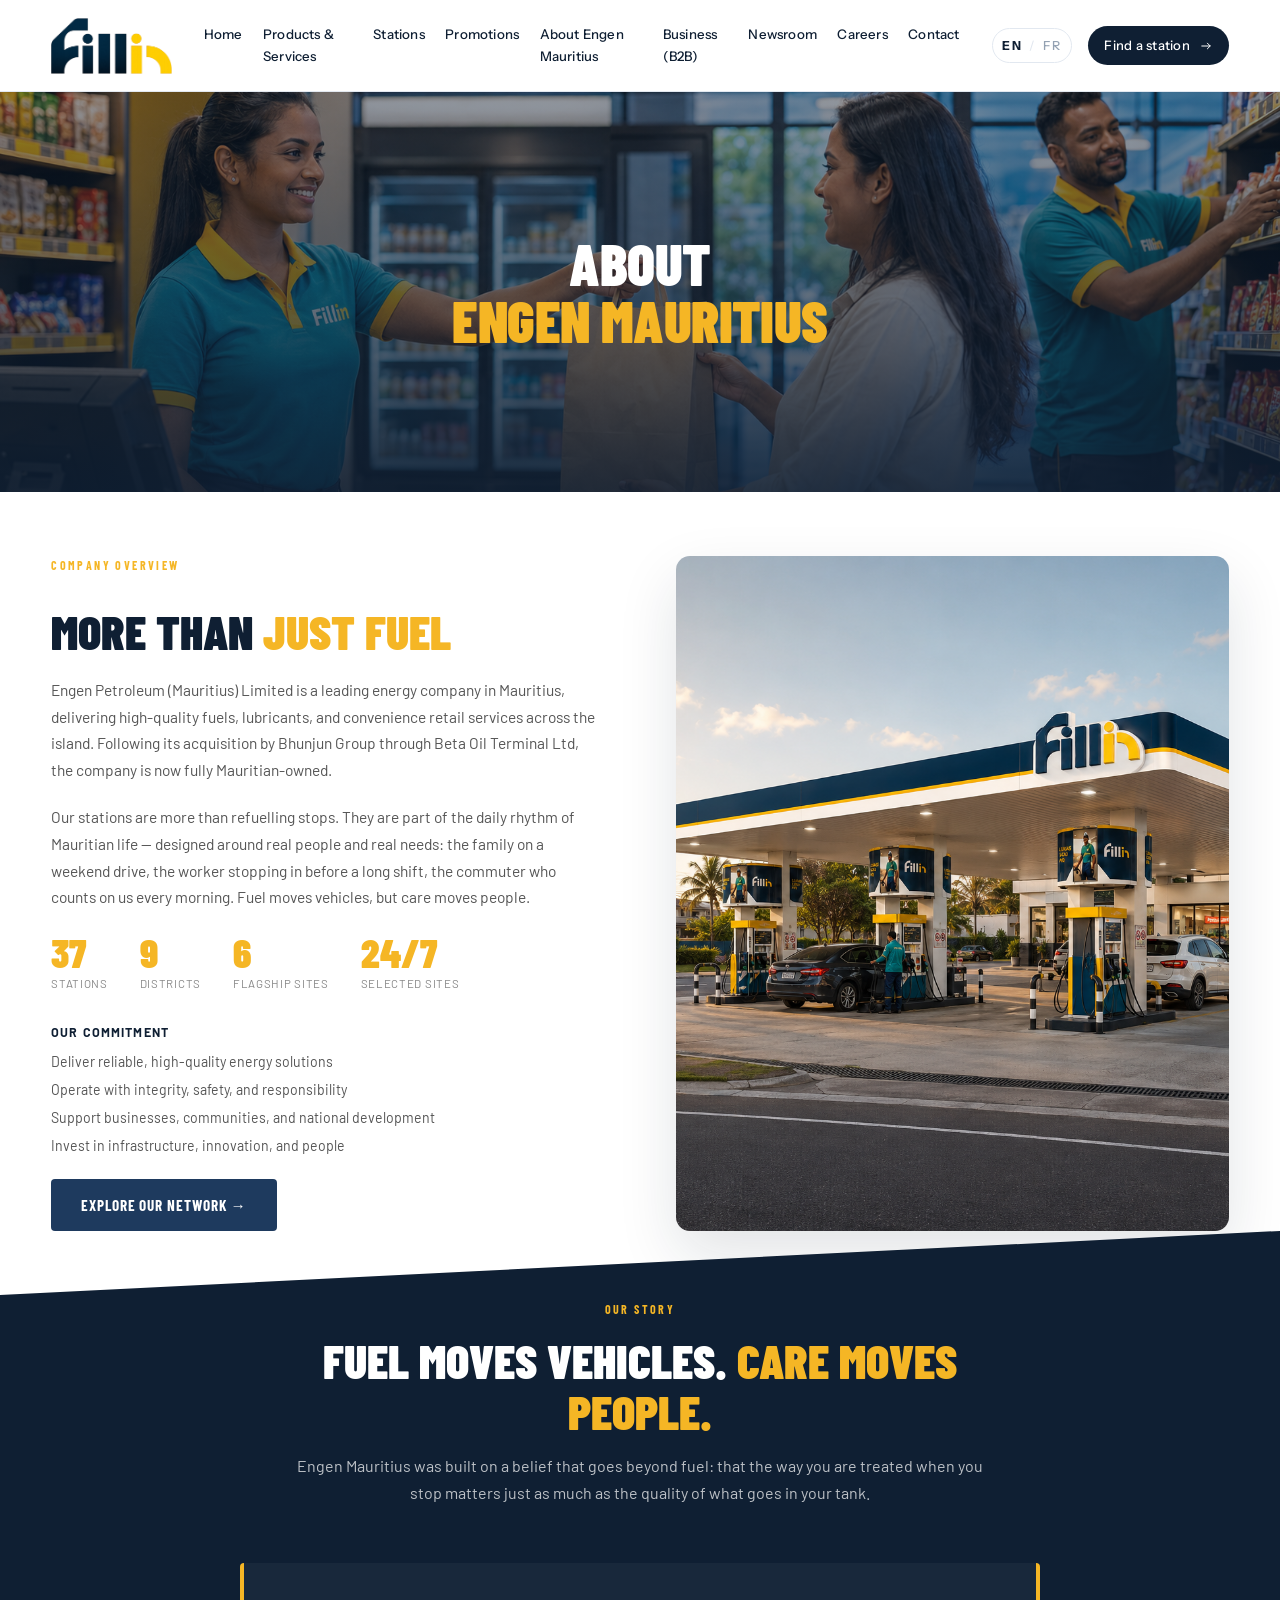
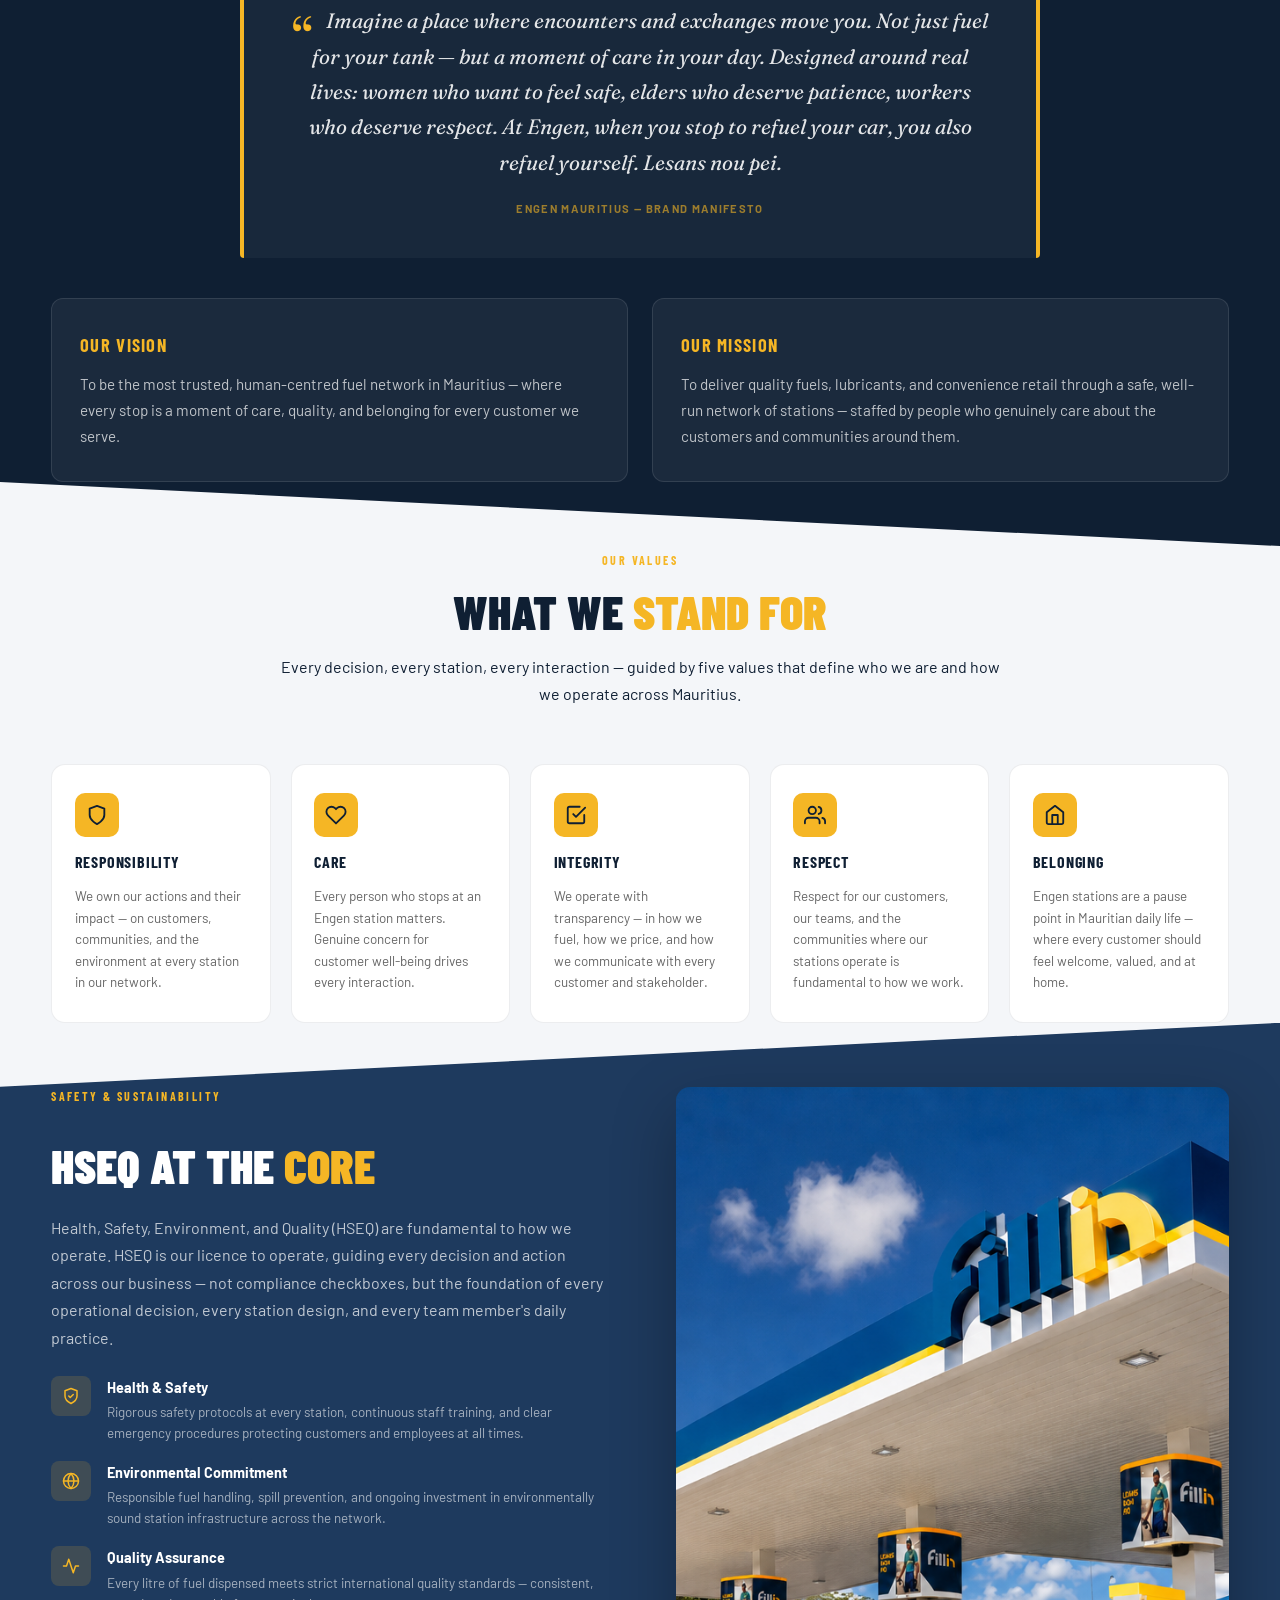
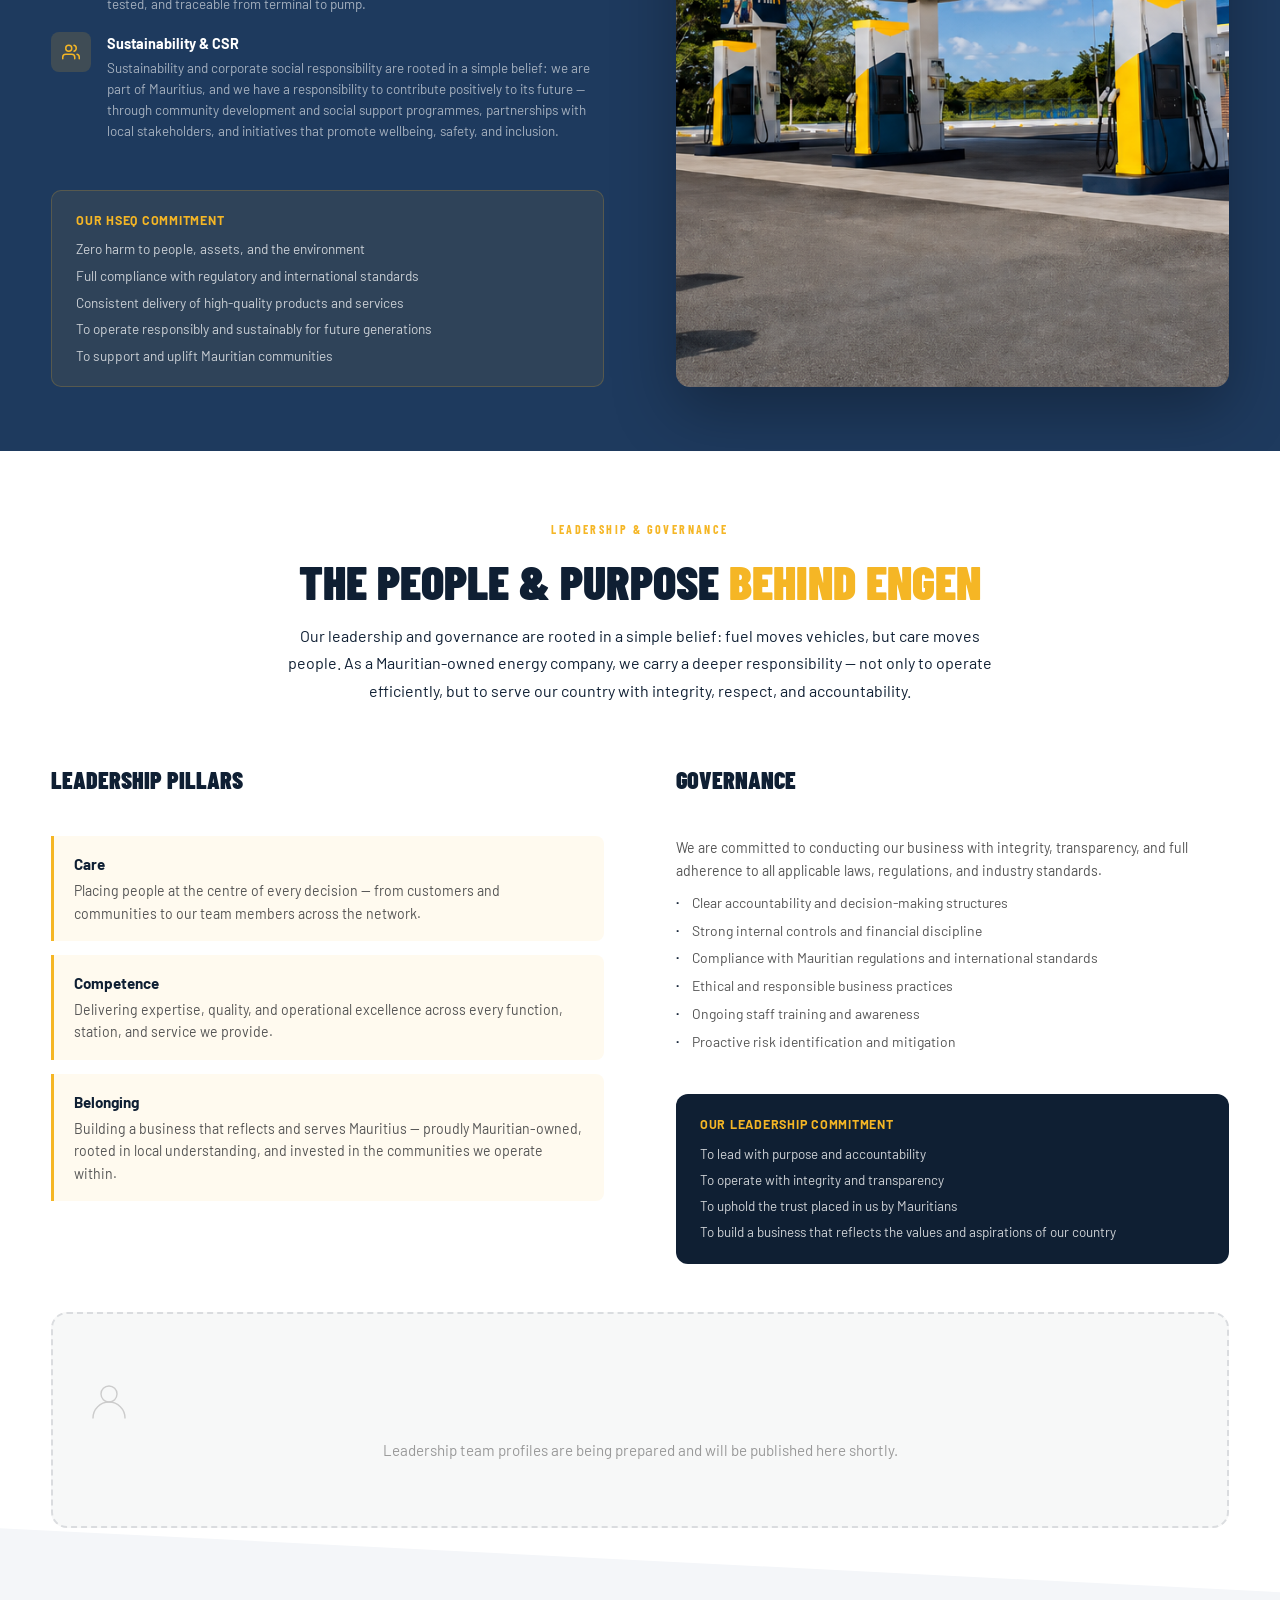
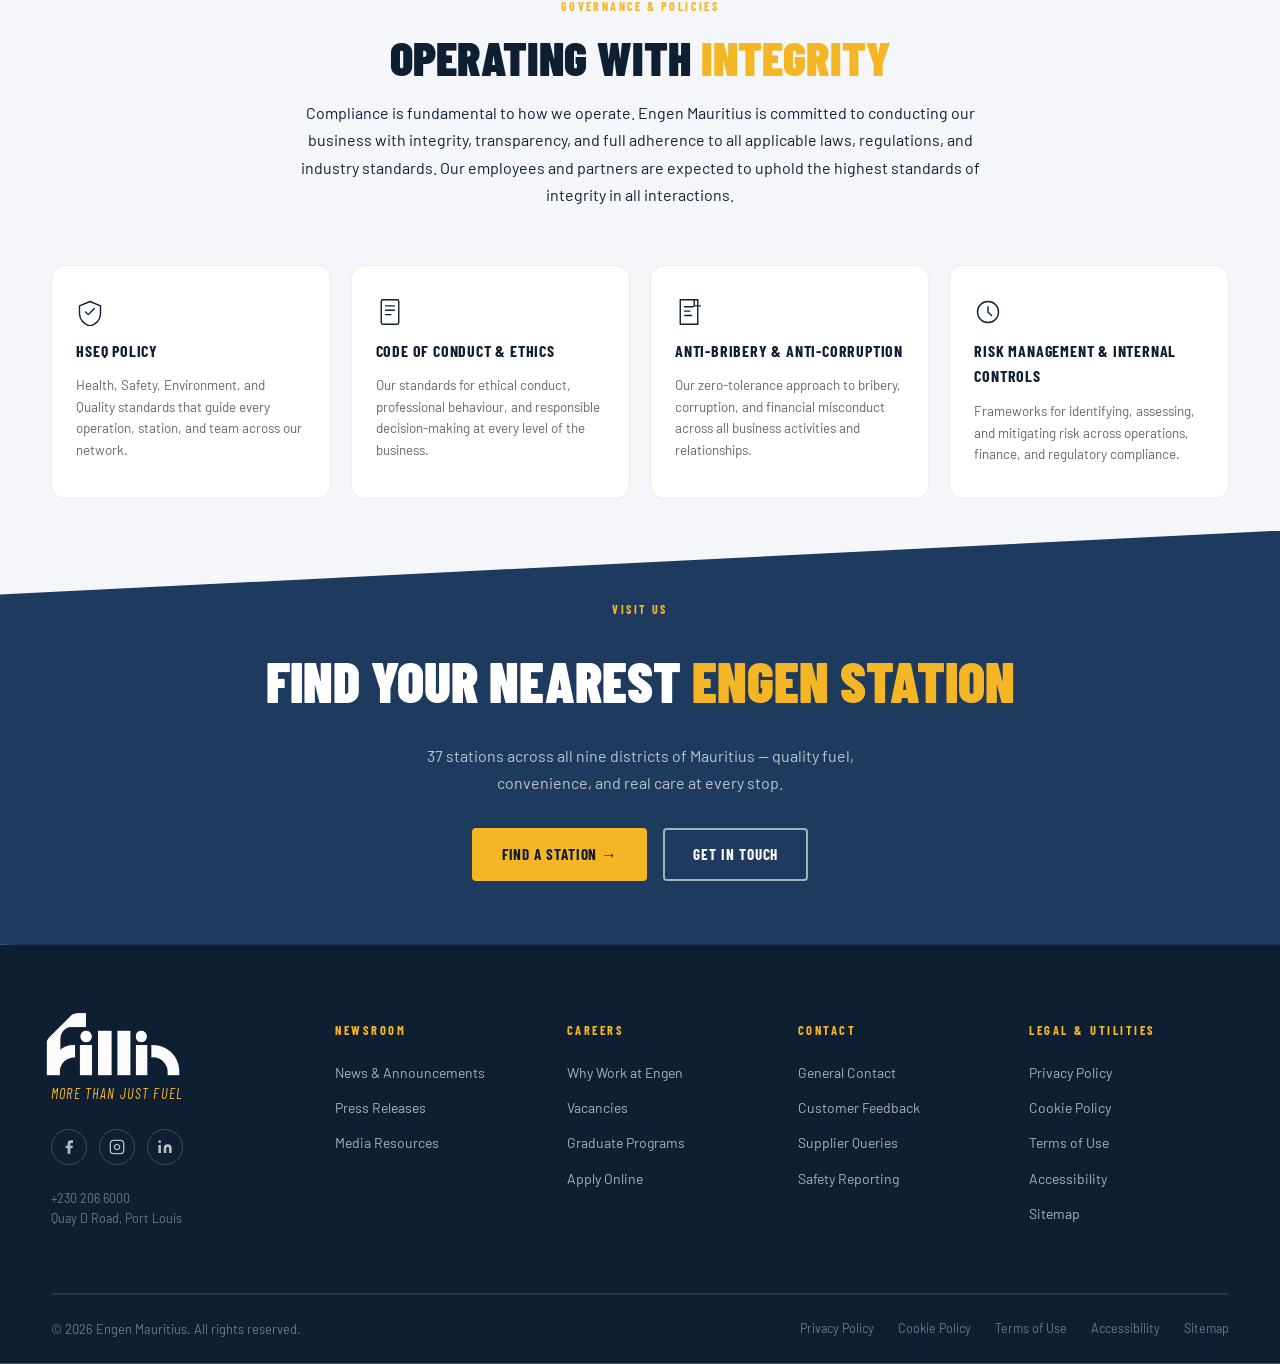
==== commit 89782454: "design tweaks - locator updates" ====
--- a/about.html
+++ b/about.html
@@ -23,7 +23,7 @@
     <a href="stations.html" data-en="Stations" data-fr="Stations">Stations</a>
     <a href="promotions.html" data-en="Promotions" data-fr="Promotions">Promotions</a>
     <a href="about.html" aria-current="page" data-en="About Engen Mauritius" data-fr="À propos">About Engen Mauritius</a>
-    <a href="index.html#business" data-en="Business (B2B)" data-fr="Entreprises">Business (B2B)</a>
+    <a href="b2b.html" data-en="Business (B2B)" data-fr="Entreprises">Business (B2B)</a>
     <a href="index.html#newsroom" data-en="Newsroom" data-fr="Actualités">Newsroom</a>
     <a href="index.html#careers" data-en="Careers" data-fr="Carrières">Careers</a>
     <a href="index.html#contact" data-en="Contact" data-fr="Contact">Contact</a>
@@ -52,7 +52,7 @@
   <a href="stations.html" data-en="Stations" data-fr="Stations">Stations</a>
   <a href="promotions.html" data-en="Promotions" data-fr="Promotions">Promotions</a>
   <a href="about.html" aria-current="page" data-en="About Engen Mauritius" data-fr="À propos">About Engen Mauritius</a>
-  <a href="index.html#business" data-en="Business (B2B)" data-fr="Entreprises">Business (B2B)</a>
+  <a href="b2b.html" data-en="Business (B2B)" data-fr="Entreprises">Business (B2B)</a>
   <a href="index.html#newsroom" data-en="Newsroom" data-fr="Actualités">Newsroom</a>
   <a href="index.html#careers" data-en="Careers" data-fr="Carrières">Careers</a>
   <a href="index.html#contact" data-en="Contact" data-fr="Contact">Contact</a>
@@ -83,8 +83,8 @@
       <div class="v2-about-split__copy anim-fade-up">
         <span class="v2-label">Company Overview</span>
         <h2>More Than <em>Just Fuel</em></h2>
-        <p>Engen Mauritius operates one of the island's most trusted networks of service stations — delivering quality fuels, lubricants, and everyday convenience to motorists and businesses across all nine districts.</p>
-        <p>Our stations are more than refuelling stops. They are part of the daily rhythm of Mauritian life — designed around real people and real needs: the family on a weekend drive, the worker stopping in before a long shift, the commuter who counts on us every morning.</p>
+        <p>Engen Petroleum (Mauritius) Limited is a leading energy company in Mauritius, delivering high-quality fuels, lubricants, and convenience retail services across the island. Following its acquisition by Bhunjun Group through Beta Oil Terminal Ltd, the company is now fully Mauritian-owned.</p>
+        <p>Our stations are more than refuelling stops. They are part of the daily rhythm of Mauritian life — designed around real people and real needs: the family on a weekend drive, the worker stopping in before a long shift, the commuter who counts on us every morning. Fuel moves vehicles, but care moves people.</p>
         <div class="v2-about-stats">
           <div class="v2-about-stat">
             <strong>37</strong>
@@ -102,6 +102,15 @@
             <strong>24/7</strong>
             <span>Selected Sites</span>
           </div>
+        </div>
+        <div style="margin-top:0.5rem;">
+          <p style="font-size:0.78rem;font-weight:700;text-transform:uppercase;letter-spacing:0.09em;color:var(--navy-deep);margin-bottom:0.5rem;">Our Commitment</p>
+          <ul style="list-style:none;margin:0;padding:0;display:flex;flex-direction:column;gap:0.35rem;">
+            <li style="font-size:0.88rem;color:#555;">Deliver reliable, high-quality energy solutions</li>
+            <li style="font-size:0.88rem;color:#555;">Operate with integrity, safety, and responsibility</li>
+            <li style="font-size:0.88rem;color:#555;">Support businesses, communities, and national development</li>
+            <li style="font-size:0.88rem;color:#555;">Invest in infrastructure, innovation, and people</li>
+          </ul>
         </div>
         <a href="stations.html" class="v2-btn v2-btn--navy">Explore Our Network →</a>
       </div>
@@ -199,24 +208,6 @@
 
     </div>
 
-    <!-- Brand Pillars -->
-    <div class="v2-pillars">
-      <div class="v2-pillar anim-fade-up anim-delay-1">
-        <div class="v2-pillar__num">01</div>
-        <h3>Care</h3>
-        <p>Reassurance, trust, and every person valued — from the forecourt to every corner of our operations.</p>
-      </div>
-      <div class="v2-pillar anim-fade-up anim-delay-2">
-        <div class="v2-pillar__num">02</div>
-        <h3>Competence</h3>
-        <p>A genuine passion for excellence — in fuel quality, service delivery, and continuous improvement across the network.</p>
-      </div>
-      <div class="v2-pillar anim-fade-up anim-delay-3">
-        <div class="v2-pillar__num">03</div>
-        <h3>Belonging</h3>
-        <p>Stations as a genuine pause point in Mauritians' daily motion — not just a stop, but a moment of care.</p>
-      </div>
-    </div>
 
   </div>
 </section>
@@ -229,7 +220,7 @@
       <div class="v2-hseq-copy anim-fade-up">
         <span class="v2-label">Safety &amp; Sustainability</span>
         <h2>HSEQ at the <em>Core</em></h2>
-        <p>Health, Safety, Environment, and Quality are not compliance checkboxes for Engen Mauritius — they are the foundation of every operational decision, every station design, and every team member's daily practice.</p>
+        <p>Health, Safety, Environment, and Quality (HSEQ) are fundamental to how we operate. HSEQ is our licence to operate, guiding every decision and action across our business — not compliance checkboxes, but the foundation of every operational decision, every station design, and every team member's daily practice.</p>
         <div class="v2-hseq-items">
 
           <div class="v2-hseq-item">
@@ -267,12 +258,24 @@
               <svg viewBox="0 0 24 24" fill="none" stroke-width="2" stroke-linecap="round" stroke-linejoin="round" width="18" height="18"><path d="M17 21v-2a4 4 0 0 0-4-4H5a4 4 0 0 0-4 4v2"/><circle cx="9" cy="7" r="4"/><path d="M23 21v-2a4 4 0 0 0-3-3.87M16 3.13a4 4 0 0 1 0 7.75"/></svg>
             </div>
             <div class="v2-hseq-item__text">
-              <strong>Community &amp; CSR</strong>
-              <p>Engen Mauritius is committed to the well-being of communities around our stations — supporting local initiatives, safety education, and responsible business practices.</p>
-            </div>
-          </div>
-
-        </div>
+              <strong>Sustainability &amp; CSR</strong>
+              <p>Sustainability and corporate social responsibility are rooted in a simple belief: we are part of Mauritius, and we have a responsibility to contribute positively to its future — through community development and social support programmes, partnerships with local stakeholders, and initiatives that promote wellbeing, safety, and inclusion.</p>
+            </div>
+          </div>
+
+        </div>
+
+        <div style="background:rgba(245,182,37,0.08);border:1px solid rgba(245,182,37,0.2);border-radius:10px;padding:1.25rem 1.5rem;margin-top:1.5rem;">
+          <p style="font-size:0.78rem;font-weight:700;text-transform:uppercase;letter-spacing:0.06em;color:var(--yellow);margin-bottom:0.5rem;">Our HSEQ Commitment</p>
+          <ul style="list-style:none;margin:0;padding:0;display:flex;flex-direction:column;gap:0.3rem;">
+            <li style="font-size:0.85rem;color:rgba(255,255,255,0.75);">Zero harm to people, assets, and the environment</li>
+            <li style="font-size:0.85rem;color:rgba(255,255,255,0.75);">Full compliance with regulatory and international standards</li>
+            <li style="font-size:0.85rem;color:rgba(255,255,255,0.75);">Consistent delivery of high-quality products and services</li>
+            <li style="font-size:0.85rem;color:rgba(255,255,255,0.75);">To operate responsibly and sustainably for future generations</li>
+            <li style="font-size:0.85rem;color:rgba(255,255,255,0.75);">To support and uplift Mauritian communities</li>
+          </ul>
+        </div>
+
       </div>
 
       <div class="v2-hseq-img anim-fade-up anim-delay-2">
@@ -283,38 +286,59 @@
   </div>
 </section>
 
-<!-- ══════════════════════════════════════════════════════ NETWORK STATS BAND -->
-<div class="v2-net-band">
-  <div class="v2-wrap">
-    <div class="v2-net-band__grid">
-      <div class="v2-net-band__stat">
-        <strong>37</strong>
-        <span>Stations Island-wide</span>
-      </div>
-      <div class="v2-net-band__stat">
-        <strong>9</strong>
-        <span>Districts Covered</span>
-      </div>
-      <div class="v2-net-band__stat">
-        <strong>6</strong>
-        <span>Flagship Sites</span>
-      </div>
-      <div class="v2-net-band__stat">
-        <strong>24/7</strong>
-        <span>Selected Sites Open</span>
-      </div>
-    </div>
-  </div>
-</div>
-
-<!-- ══════════════════════════════════════════════════════ LEADERSHIP -->
+
+<!-- ══════════════════════════════════════════════════════ LEADERSHIP & GOVERNANCE -->
 <section class="v2-ip-sec v2-ip-sec--white" id="leadership">
   <div class="v2-wrap">
     <div class="v2-ip-head anim-fade-up">
-      <span class="v2-label">Leadership</span>
-      <h2>The People <em>Behind Engen</em></h2>
-      <p class="v2-ip-head__lead">Our leadership team brings together deep local knowledge, industry expertise, and a shared commitment to building Mauritius's most trusted fuel and service network.</p>
-    </div>
+      <span class="v2-label">Leadership &amp; Governance</span>
+      <h2>The People &amp; Purpose <em>Behind Engen</em></h2>
+      <p class="v2-ip-head__lead">Our leadership and governance are rooted in a simple belief: fuel moves vehicles, but care moves people. As a Mauritian-owned energy company, we carry a deeper responsibility — not only to operate efficiently, but to serve our country with integrity, respect, and accountability.</p>
+    </div>
+
+    <div class="v2-about-split" style="margin-bottom:3rem;">
+      <div class="v2-about-split__copy anim-fade-up">
+        <h3 style="font-family:'Barlow Condensed',sans-serif;font-size:1.5rem;font-weight:900;text-transform:uppercase;color:var(--navy-deep);margin-bottom:1rem;">Leadership Pillars</h3>
+        <div style="display:flex;flex-direction:column;gap:0.85rem;">
+          <div style="padding:1rem 1.25rem;border-left:3px solid var(--yellow);background:rgba(245,182,37,0.07);border-radius:0 8px 8px 0;">
+            <strong style="display:block;color:var(--navy-deep);font-size:0.95rem;margin-bottom:0.25rem;">Care</strong>
+            <p style="color:#555;font-size:0.88rem;line-height:1.6;margin:0;">Placing people at the centre of every decision — from customers and communities to our team members across the network.</p>
+          </div>
+          <div style="padding:1rem 1.25rem;border-left:3px solid var(--yellow);background:rgba(245,182,37,0.07);border-radius:0 8px 8px 0;">
+            <strong style="display:block;color:var(--navy-deep);font-size:0.95rem;margin-bottom:0.25rem;">Competence</strong>
+            <p style="color:#555;font-size:0.88rem;line-height:1.6;margin:0;">Delivering expertise, quality, and operational excellence across every function, station, and service we provide.</p>
+          </div>
+          <div style="padding:1rem 1.25rem;border-left:3px solid var(--yellow);background:rgba(245,182,37,0.07);border-radius:0 8px 8px 0;">
+            <strong style="display:block;color:var(--navy-deep);font-size:0.95rem;margin-bottom:0.25rem;">Belonging</strong>
+            <p style="color:#555;font-size:0.88rem;line-height:1.6;margin:0;">Building a business that reflects and serves Mauritius — proudly Mauritian-owned, rooted in local understanding, and invested in the communities we operate within.</p>
+          </div>
+        </div>
+      </div>
+      <div class="v2-about-split__copy anim-fade-up anim-delay-2">
+        <h3 style="font-family:'Barlow Condensed',sans-serif;font-size:1.5rem;font-weight:900;text-transform:uppercase;color:var(--navy-deep);margin-bottom:1rem;">Governance</h3>
+        <div style="display:flex;flex-direction:column;gap:0.6rem;margin-bottom:1.25rem;">
+          <p style="font-size:0.88rem;color:#555;line-height:1.65;">We are committed to conducting our business with integrity, transparency, and full adherence to all applicable laws, regulations, and industry standards.</p>
+          <ul style="list-style:none;margin:0;padding:0;display:flex;flex-direction:column;gap:0.35rem;">
+            <li style="font-size:0.87rem;color:#555;padding-left:1rem;position:relative;"><span style="position:absolute;left:0;color:var(--navy-deep);font-weight:700;">·</span>Clear accountability and decision-making structures</li>
+            <li style="font-size:0.87rem;color:#555;padding-left:1rem;position:relative;"><span style="position:absolute;left:0;color:var(--navy-deep);font-weight:700;">·</span>Strong internal controls and financial discipline</li>
+            <li style="font-size:0.87rem;color:#555;padding-left:1rem;position:relative;"><span style="position:absolute;left:0;color:var(--navy-deep);font-weight:700;">·</span>Compliance with Mauritian regulations and international standards</li>
+            <li style="font-size:0.87rem;color:#555;padding-left:1rem;position:relative;"><span style="position:absolute;left:0;color:var(--navy-deep);font-weight:700;">·</span>Ethical and responsible business practices</li>
+            <li style="font-size:0.87rem;color:#555;padding-left:1rem;position:relative;"><span style="position:absolute;left:0;color:var(--navy-deep);font-weight:700;">·</span>Ongoing staff training and awareness</li>
+            <li style="font-size:0.87rem;color:#555;padding-left:1rem;position:relative;"><span style="position:absolute;left:0;color:var(--navy-deep);font-weight:700;">·</span>Proactive risk identification and mitigation</li>
+          </ul>
+        </div>
+        <div style="background:var(--navy-deep);border-radius:12px;padding:1.25rem 1.5rem;">
+          <p style="font-size:0.78rem;font-weight:700;text-transform:uppercase;letter-spacing:0.06em;color:var(--yellow);margin-bottom:0.5rem;">Our Leadership Commitment</p>
+          <ul style="list-style:none;margin:0;padding:0;display:flex;flex-direction:column;gap:0.3rem;">
+            <li style="font-size:0.84rem;color:rgba(255,255,255,0.8);">To lead with purpose and accountability</li>
+            <li style="font-size:0.84rem;color:rgba(255,255,255,0.8);">To operate with integrity and transparency</li>
+            <li style="font-size:0.84rem;color:rgba(255,255,255,0.8);">To uphold the trust placed in us by Mauritians</li>
+            <li style="font-size:0.84rem;color:rgba(255,255,255,0.8);">To build a business that reflects the values and aspirations of our country</li>
+          </ul>
+        </div>
+      </div>
+    </div>
+
     <div class="v2-leader-placeholder anim-fade-up">
       <svg viewBox="0 0 48 48" fill="none" stroke="currentColor" stroke-width="1.4" stroke-linecap="round" stroke-linejoin="round" width="48" height="48">
         <circle cx="24" cy="16" r="8"/>
@@ -332,40 +356,37 @@
     <div class="v2-ip-head anim-fade-up">
       <span class="v2-label">Governance &amp; Policies</span>
       <h2>Operating with <em>Integrity</em></h2>
-      <p class="v2-ip-head__lead">Engen Mauritius is committed to responsible business practices, transparent governance, and compliance with all applicable Mauritian and international standards.</p>
-    </div>
-
-    <div class="v2-policy-grid">
-
-      <a href="#" class="v2-policy-card anim-fade-up anim-delay-1">
-        <svg viewBox="0 0 32 32" fill="none" stroke-width="1.6" stroke-linecap="round" stroke-linejoin="round" width="28" height="28"><rect x="6" y="2" width="20" height="28" rx="2"/><path d="M11 9h10M11 14h10M11 19h6"/></svg>
-        <h3>Privacy Policy</h3>
-        <p>How we collect, use, and protect your personal data in accordance with Mauritian data protection requirements.</p>
-        <span class="v2-link-arrow">Read →</span>
-      </a>
-
-      <a href="#" class="v2-policy-card anim-fade-up anim-delay-2">
-        <svg viewBox="0 0 32 32" fill="none" stroke-width="1.6" stroke-linecap="round" stroke-linejoin="round" width="28" height="28"><circle cx="16" cy="16" r="12"/><path d="M16 10v6l4 4"/></svg>
-        <h3>Cookie Policy</h3>
-        <p>How this website uses cookies and your options for managing your preferences.</p>
-        <span class="v2-link-arrow">Read →</span>
-      </a>
-
-      <a href="#" class="v2-policy-card anim-fade-up anim-delay-3">
-        <svg viewBox="0 0 32 32" fill="none" stroke-width="1.6" stroke-linecap="round" stroke-linejoin="round" width="28" height="28"><path d="M16 4L4 9v9c0 6.5 5.2 12.5 12 14 6.8-1.5 12-7.5 12-14V9L16 4z"/><path d="M11 16l3 3 7-7"/></svg>
-        <h3>Terms of Use</h3>
-        <p>The terms and conditions governing your use of the Engen Mauritius website and services.</p>
-        <span class="v2-link-arrow">Read →</span>
-      </a>
-
-      <a href="#" class="v2-policy-card anim-fade-up anim-delay-4">
-        <svg viewBox="0 0 32 32" fill="none" stroke-width="1.6" stroke-linecap="round" stroke-linejoin="round" width="28" height="28"><circle cx="16" cy="10" r="5"/><path d="M8 28c0-5.5 3.6-10 8-10s8 4.5 8 10"/><path d="M16 18v4M14 22h4"/></svg>
-        <h3>Accessibility</h3>
-        <p>Our commitment to making this website accessible and inclusive for all users across Mauritius.</p>
-        <span class="v2-link-arrow">Read →</span>
-      </a>
-
-    </div>
+      <p class="v2-ip-head__lead">Compliance is fundamental to how we operate. Engen Mauritius is committed to conducting our business with integrity, transparency, and full adherence to all applicable laws, regulations, and industry standards. Our employees and partners are expected to uphold the highest standards of integrity in all interactions.</p>
+    </div>
+
+    <div class="v2-policy-grid" style="grid-template-columns:repeat(4,1fr);margin-bottom:2rem;">
+
+      <div class="v2-policy-card anim-fade-up anim-delay-1" style="cursor:default;pointer-events:none;">
+        <svg viewBox="0 0 32 32" fill="none" stroke-width="1.6" stroke-linecap="round" stroke-linejoin="round" width="28" height="28" stroke="currentColor"><path d="M16 4L4 9v9c0 6.5 5.2 12.5 12 14 6.8-1.5 12-7.5 12-14V9L16 4z"/><path d="M11 16l3 3 7-7"/></svg>
+        <h3>HSEQ Policy</h3>
+        <p>Health, Safety, Environment, and Quality standards that guide every operation, station, and team across our network.</p>
+      </div>
+
+      <div class="v2-policy-card anim-fade-up anim-delay-2" style="cursor:default;pointer-events:none;">
+        <svg viewBox="0 0 32 32" fill="none" stroke-width="1.6" stroke-linecap="round" stroke-linejoin="round" width="28" height="28" stroke="currentColor"><rect x="6" y="2" width="20" height="28" rx="2"/><path d="M11 9h10M11 14h10M11 19h6"/></svg>
+        <h3>Code of Conduct &amp; Ethics</h3>
+        <p>Our standards for ethical conduct, professional behaviour, and responsible decision-making at every level of the business.</p>
+      </div>
+
+      <div class="v2-policy-card anim-fade-up anim-delay-3" style="cursor:default;pointer-events:none;">
+        <svg viewBox="0 0 32 32" fill="none" stroke-width="1.6" stroke-linecap="round" stroke-linejoin="round" width="28" height="28" stroke="currentColor"><path d="M6 2h20v28H6z"/><path d="M11 10h10M11 15h6M11 20h8"/><path d="M22 2v7h7"/></svg>
+        <h3>Anti-Bribery &amp; Anti-Corruption</h3>
+        <p>Our zero-tolerance approach to bribery, corruption, and financial misconduct across all business activities and relationships.</p>
+      </div>
+
+      <div class="v2-policy-card anim-fade-up anim-delay-4" style="cursor:default;pointer-events:none;">
+        <svg viewBox="0 0 32 32" fill="none" stroke-width="1.6" stroke-linecap="round" stroke-linejoin="round" width="28" height="28" stroke="currentColor"><circle cx="16" cy="16" r="12"/><path d="M16 10v6l4 4"/></svg>
+        <h3>Risk Management &amp; Internal Controls</h3>
+        <p>Frameworks for identifying, assessing, and mitigating risk across operations, finance, and regulatory compliance.</p>
+      </div>
+
+    </div>
+
   </div>
 </section>
 
--- a/styles-v2.css
+++ b/styles-v2.css
@@ -658,7 +658,10 @@
 }
 .v2-loc-clear-btn:hover { color: var(--yellow); }
 }
-.pin-pos.pin-hidden { opacity: 0; pointer-events: none; transition: opacity 200ms; }
+.pin-pos.pin-hidden { display: none; }
+.pin-pos.is-selected .pin__base { fill: var(--yellow) !important; }
+.pin-pos.is-selected .pin__dot  { fill: var(--navy-deep) !important; }
+.v2-st-card.is-selected { background: rgba(245,182,37,0.12) !important; border-color: rgba(245,182,37,0.5) !important; }
 
 .v2-loc-grid {
   display: grid;
@@ -2801,7 +2804,7 @@
 /* ── Company overview split ──────────────────────────────── */
 .v2-about-split {
   display: grid; grid-template-columns: 1fr 1fr;
-  gap: 4.5rem; align-items: center;
+  gap: 4.5rem; align-items: stretch;
 }
 .v2-about-split__copy {
   display: flex; flex-direction: column; gap: 1.3rem;
@@ -2818,7 +2821,7 @@
   box-shadow: 0 24px 60px rgba(15,31,51,0.12);
 }
 .v2-about-split__img img {
-  width: 100%; height: 460px; object-fit: cover; display: block;
+  width: 100%; height: 100%; min-height: 400px; object-fit: cover; display: block;
 }
 .v2-about-stats {
   display: flex; gap: 2rem; flex-wrap: wrap;
@@ -2935,7 +2938,7 @@
 /* ── HSEQ split ──────────────────────────────────────────── */
 .v2-hseq-split {
   display: grid; grid-template-columns: 1fr 1fr;
-  gap: 4.5rem; align-items: center;
+  gap: 4.5rem; align-items: stretch;
 }
 .v2-hseq-copy { display: flex; flex-direction: column; gap: 1.5rem; }
 .v2-hseq-copy h2 {
@@ -2965,7 +2968,7 @@
   border-radius: 14px; overflow: hidden;
   box-shadow: 0 24px 64px rgba(0,0,0,0.3);
 }
-.v2-hseq-img img { width: 100%; height: 480px; object-fit: cover; display: block; }
+.v2-hseq-img img { width: 100%; height: 100%; min-height: 420px; object-fit: cover; display: block; }
 
 /* ── Network stats band ──────────────────────────────────── */
 .v2-net-band { background: var(--yellow); padding: 3rem 0; }
@@ -3048,3 +3051,250 @@
   .v2-policy-grid { grid-template-columns: 1fr; }
   .v2-net-band__grid { grid-template-columns: repeat(2, 1fr); }
 }
+
+/* ══════════════════════════════════════════════════════════ B2B PAGE */
+
+/* ── Overview category tiles ─────────────────────────────── */
+.v2-b2b-tiles {
+  display: grid; grid-template-columns: repeat(4, 1fr); gap: 1.25rem;
+}
+.v2-b2b-tile {
+  background: var(--off-white); border: 1px solid rgba(15,31,51,0.08);
+  border-radius: 14px; padding: 2rem 1.5rem;
+  display: flex; flex-direction: column; gap: 0.85rem;
+  text-decoration: none; color: inherit;
+  transition: border-color 220ms, box-shadow 220ms, transform 220ms;
+}
+.v2-b2b-tile:hover {
+  border-color: var(--yellow); box-shadow: 0 12px 28px rgba(15,31,51,0.1);
+  transform: translateY(-4px);
+}
+.v2-b2b-tile__icon {
+  width: 50px; height: 50px; background: var(--navy-deep);
+  border-radius: 12px; display: flex; align-items: center; justify-content: center;
+}
+.v2-b2b-tile__icon svg { stroke: var(--yellow); }
+.v2-b2b-tile h3 {
+  font-family: 'Barlow Condensed', sans-serif;
+  font-size: 1.05rem; font-weight: 700;
+  text-transform: uppercase; letter-spacing: 0.05em; color: var(--navy-deep);
+}
+.v2-b2b-tile p { font-size: 0.84rem; color: #666; line-height: 1.6; flex: 1; margin: 0; }
+.v2-b2b-tile .v2-link-arrow {
+  font-size: 0.75rem; font-weight: 700;
+  text-transform: uppercase; letter-spacing: 0.06em; color: var(--navy-deep);
+}
+.v2-b2b-tile:hover .v2-link-arrow { color: var(--yellow); }
+
+/* ── Reusable section split (2-col) ──────────────────────── */
+.v2-b2b-split {
+  display: grid; grid-template-columns: 1fr 1fr; gap: 4rem; align-items: stretch;
+}
+.v2-b2b-split--flip .v2-b2b-split__secondary { order: -1; }
+.v2-b2b-split__primary { display: flex; flex-direction: column; gap: 1.3rem; }
+.v2-b2b-split__primary h2 {
+  font-family: 'Barlow Condensed', sans-serif;
+  font-size: clamp(2rem, 4vw, 3rem); font-weight: 900;
+  text-transform: uppercase; line-height: 1.05;
+}
+.v2-ip-sec--dark  .v2-b2b-split__primary h2,
+.v2-ip-sec--navy  .v2-b2b-split__primary h2 { color: #fff; }
+.v2-ip-sec--white .v2-b2b-split__primary h2,
+.v2-ip-sec--offwht .v2-b2b-split__primary h2 { color: var(--navy-deep); }
+.v2-b2b-split__primary h2 em { color: var(--yellow); font-style: normal; }
+.v2-ip-sec--dark  .v2-b2b-split__primary > p,
+.v2-ip-sec--navy  .v2-b2b-split__primary > p { color: rgba(255,255,255,0.72); line-height: 1.72; }
+.v2-ip-sec--white .v2-b2b-split__primary > p,
+.v2-ip-sec--offwht .v2-b2b-split__primary > p { color: #555; line-height: 1.72; }
+
+/* ── Feature check list ──────────────────────────────────── */
+.v2-feat-list { list-style: none; margin: 0; padding: 0; display: flex; flex-direction: column; gap: 0.65rem; }
+.v2-feat-list li {
+  display: flex; gap: 0.75rem; align-items: flex-start;
+  font-size: 0.9rem; line-height: 1.55;
+}
+.v2-ip-sec--dark  .v2-feat-list li,
+.v2-ip-sec--navy  .v2-feat-list li { color: rgba(255,255,255,0.75); }
+.v2-ip-sec--white .v2-feat-list li,
+.v2-ip-sec--offwht .v2-feat-list li { color: #444; }
+.v2-feat-list__chk {
+  width: 20px; height: 20px; min-width: 20px;
+  border-radius: 50%; display: flex; align-items: center; justify-content: center;
+  margin-top: 1px;
+}
+.v2-ip-sec--dark  .v2-feat-list__chk,
+.v2-ip-sec--navy  .v2-feat-list__chk,
+.v2-why-box       .v2-feat-list__chk { background: rgba(245,182,37,0.18); color: var(--yellow); }
+.v2-ip-sec--white .v2-feat-list__chk,
+.v2-ip-sec--offwht .v2-feat-list__chk { background: rgba(15,31,51,0.08); color: var(--navy-deep); }
+
+/* ── Stat boxes (commercial fuels) ───────────────────────── */
+.v2-b2b-stat-row { display: flex; gap: 1rem; flex-wrap: wrap; }
+.v2-b2b-stat-box {
+  background: rgba(245,182,37,0.1); border: 1px solid rgba(245,182,37,0.25);
+  border-radius: 10px; padding: 1rem 1.4rem; text-align: center; flex: 1; min-width: 90px;
+}
+.v2-b2b-stat-box strong {
+  display: block; font-family: 'Barlow Condensed', sans-serif;
+  font-size: 2rem; font-weight: 900; color: var(--yellow); line-height: 1;
+}
+.v2-b2b-stat-box span {
+  display: block; font-size: 0.7rem; text-transform: uppercase;
+  letter-spacing: 0.06em; color: rgba(255,255,255,0.5); margin-top: 0.2rem;
+}
+.v2-ip-sec--white  .v2-b2b-stat-box span,
+.v2-ip-sec--offwht .v2-b2b-stat-box span { color: #888; }
+.v2-ip-sec--white  .v2-b2b-stat-box strong,
+.v2-ip-sec--offwht .v2-b2b-stat-box strong { color: var(--navy-deep); }
+
+/* ── Why partner box ─────────────────────────────────────── */
+.v2-why-box {
+  background: rgba(255,255,255,0.06); border: 1px solid rgba(255,255,255,0.1);
+  border-radius: 12px; padding: 2rem;
+  display: flex; flex-direction: column; gap: 1rem;
+}
+.v2-ip-sec--offwht .v2-why-box,
+.v2-ip-sec--white  .v2-why-box {
+  background: rgba(15,31,51,0.04); border-color: rgba(15,31,51,0.09);
+}
+.v2-why-box h3 {
+  font-family: 'Barlow Condensed', sans-serif; font-size: 1.1rem; font-weight: 700;
+  text-transform: uppercase; letter-spacing: 0.07em;
+}
+.v2-ip-sec--dark  .v2-why-box h3,
+.v2-ip-sec--navy  .v2-why-box h3 { color: var(--yellow); }
+.v2-ip-sec--offwht .v2-why-box h3,
+.v2-ip-sec--white  .v2-why-box h3 { color: var(--navy-deep); }
+.v2-why-box p { font-size: 0.88rem; line-height: 1.65; margin: 0; }
+.v2-ip-sec--dark  .v2-why-box p,
+.v2-ip-sec--navy  .v2-why-box p { color: rgba(255,255,255,0.65); }
+.v2-ip-sec--offwht .v2-why-box p,
+.v2-ip-sec--white  .v2-why-box p { color: #555; }
+
+/* ── Engen 1Card badge ───────────────────────────────────── */
+.v2-1card-badge {
+  display: inline-flex; align-items: center; gap: 0.4rem;
+  background: var(--yellow); color: var(--navy-deep);
+  font-family: 'Barlow Condensed', sans-serif; font-size: 0.82rem;
+  font-weight: 700; text-transform: uppercase; letter-spacing: 0.06em;
+  border-radius: 6px; padding: 0.3rem 0.8rem;
+}
+
+/* ── Fleet features grid ─────────────────────────────────── */
+.v2-fleet-grid { display: grid; grid-template-columns: repeat(2, 1fr); gap: 1rem; }
+.v2-fleet-feat {
+  background: #fff; border: 1px solid rgba(15,31,51,0.08);
+  border-radius: 10px; padding: 1.25rem;
+  display: flex; gap: 0.85rem; align-items: flex-start;
+}
+.v2-fleet-feat__icon {
+  width: 36px; height: 36px; min-width: 36px;
+  background: rgba(245,182,37,0.12); border-radius: 8px;
+  display: flex; align-items: center; justify-content: center;
+  flex-shrink: 0;
+}
+.v2-fleet-feat__icon svg { stroke: var(--navy-deep); }
+.v2-fleet-feat strong { display: block; font-size: 0.85rem; font-weight: 700; color: var(--navy-deep); margin-bottom: 0.2rem; }
+.v2-fleet-feat p { font-size: 0.8rem; color: #666; line-height: 1.5; margin: 0; }
+
+/* ── Aviation & Marine cards ─────────────────────────────── */
+.v2-avi-grid { display: grid; grid-template-columns: 1fr 1fr; gap: 1.5rem; }
+.v2-avi-card {
+  border: 1px solid rgba(15,31,51,0.09); border-radius: 14px;
+  padding: 2.25rem 2rem; background: var(--off-white);
+  display: flex; flex-direction: column; gap: 1.25rem;
+}
+.v2-avi-card__hd {
+  display: flex; gap: 1rem; align-items: center;
+  padding-bottom: 1.25rem; border-bottom: 1px solid rgba(15,31,51,0.08);
+}
+.v2-avi-card__icon {
+  width: 50px; height: 50px; min-width: 50px;
+  background: var(--navy-deep); border-radius: 12px;
+  display: flex; align-items: center; justify-content: center;
+}
+.v2-avi-card__icon svg { stroke: var(--yellow); }
+.v2-avi-card__hd h3 {
+  font-family: 'Barlow Condensed', sans-serif; font-size: 1.25rem; font-weight: 700;
+  text-transform: uppercase; letter-spacing: 0.05em; color: var(--navy-deep);
+}
+.v2-avi-card__hd span { font-size: 0.78rem; color: #888; display: block; margin-top: 0.15rem; }
+.v2-avi-card > p { font-size: 0.9rem; color: #555; line-height: 1.68; margin: 0; }
+.v2-avi-why { margin-top: auto; }
+
+/* ── Cards & Payments feature grid ───────────────────────── */
+.v2-pay-grid { display: grid; grid-template-columns: repeat(3, 1fr); gap: 1.25rem; }
+.v2-pay-feat {
+  background: #fff; border: 1px solid rgba(15,31,51,0.08); border-radius: 12px;
+  padding: 1.75rem 1.5rem; display: flex; flex-direction: column; gap: 0.75rem;
+}
+.v2-pay-feat__icon {
+  width: 44px; height: 44px; background: var(--yellow); border-radius: 10px;
+  display: flex; align-items: center; justify-content: center;
+}
+.v2-pay-feat__icon svg { stroke: var(--navy-deep); }
+.v2-pay-feat h3 {
+  font-family: 'Barlow Condensed', sans-serif; font-size: 1rem; font-weight: 700;
+  text-transform: uppercase; letter-spacing: 0.05em; color: var(--navy-deep);
+}
+.v2-pay-feat p { font-size: 0.84rem; color: #666; line-height: 1.6; margin: 0; }
+
+/* ── Request a Quote form ────────────────────────────────── */
+.v2-quote-wrap { display: grid; grid-template-columns: 1fr 1fr; gap: 4rem; align-items: start; }
+.v2-quote-copy { display: flex; flex-direction: column; gap: 1.3rem; }
+.v2-quote-copy h2 {
+  font-family: 'Barlow Condensed', sans-serif;
+  font-size: clamp(2rem, 4vw, 3rem); font-weight: 900;
+  text-transform: uppercase; line-height: 1.05; color: #fff;
+}
+.v2-quote-copy h2 em { color: var(--yellow); font-style: normal; }
+.v2-quote-copy p { color: rgba(255,255,255,0.72); line-height: 1.72; }
+.v2-quote-form-box {
+  background: rgba(255,255,255,0.06); border: 1px solid rgba(255,255,255,0.12);
+  border-radius: 14px; padding: 2.25rem 2rem;
+  display: flex; flex-direction: column; gap: 1rem;
+}
+.v2-quote-form-box h3 {
+  font-family: 'Barlow Condensed', sans-serif; font-size: 1.15rem; font-weight: 700;
+  text-transform: uppercase; letter-spacing: 0.07em; color: var(--yellow);
+  margin-bottom: 0.15rem;
+}
+.v2-quote-field { display: flex; flex-direction: column; gap: 0.3rem; }
+.v2-quote-field label {
+  font-size: 0.7rem; font-weight: 700; text-transform: uppercase;
+  letter-spacing: 0.09em; color: rgba(255,255,255,0.45);
+}
+.v2-quote-input {
+  width: 100%; box-sizing: border-box;
+  padding: 0.8rem 1rem; background: rgba(255,255,255,0.07);
+  border: 1px solid rgba(255,255,255,0.16); border-radius: 8px;
+  color: #fff; font-family: 'Barlow', sans-serif; font-size: 0.9rem;
+  transition: border-color 200ms, background 200ms;
+}
+.v2-quote-input::placeholder { color: rgba(255,255,255,0.28); }
+.v2-quote-input:focus { outline: none; border-color: var(--yellow); background: rgba(245,182,37,0.05); }
+.v2-quote-input option { background: #1a2e47; color: #fff; }
+.v2-quote-row { display: grid; grid-template-columns: 1fr 1fr; gap: 0.9rem; }
+.v2-quote-success {
+  font-size: 0.9rem; color: var(--yellow); text-align: center; padding: 1.25rem;
+  background: rgba(245,182,37,0.08); border-radius: 10px; border: 1px solid rgba(245,182,37,0.2);
+  line-height: 1.6;
+}
+
+/* ── Responsive — B2B page ───────────────────────────────── */
+@media (max-width: 960px) {
+  .v2-b2b-tiles { grid-template-columns: repeat(2, 1fr); }
+  .v2-pay-grid   { grid-template-columns: repeat(2, 1fr); }
+}
+@media (max-width: 768px) {
+  .v2-b2b-split  { grid-template-columns: 1fr; gap: 2.5rem; }
+  .v2-b2b-split--flip .v2-b2b-split__secondary { order: 0; }
+  .v2-fleet-grid { grid-template-columns: 1fr; }
+  .v2-avi-grid   { grid-template-columns: 1fr; }
+  .v2-quote-wrap { grid-template-columns: 1fr; gap: 2.5rem; }
+  .v2-quote-row  { grid-template-columns: 1fr; }
+}
+@media (max-width: 540px) {
+  .v2-b2b-tiles { grid-template-columns: 1fr; }
+  .v2-pay-grid  { grid-template-columns: 1fr; }
+}
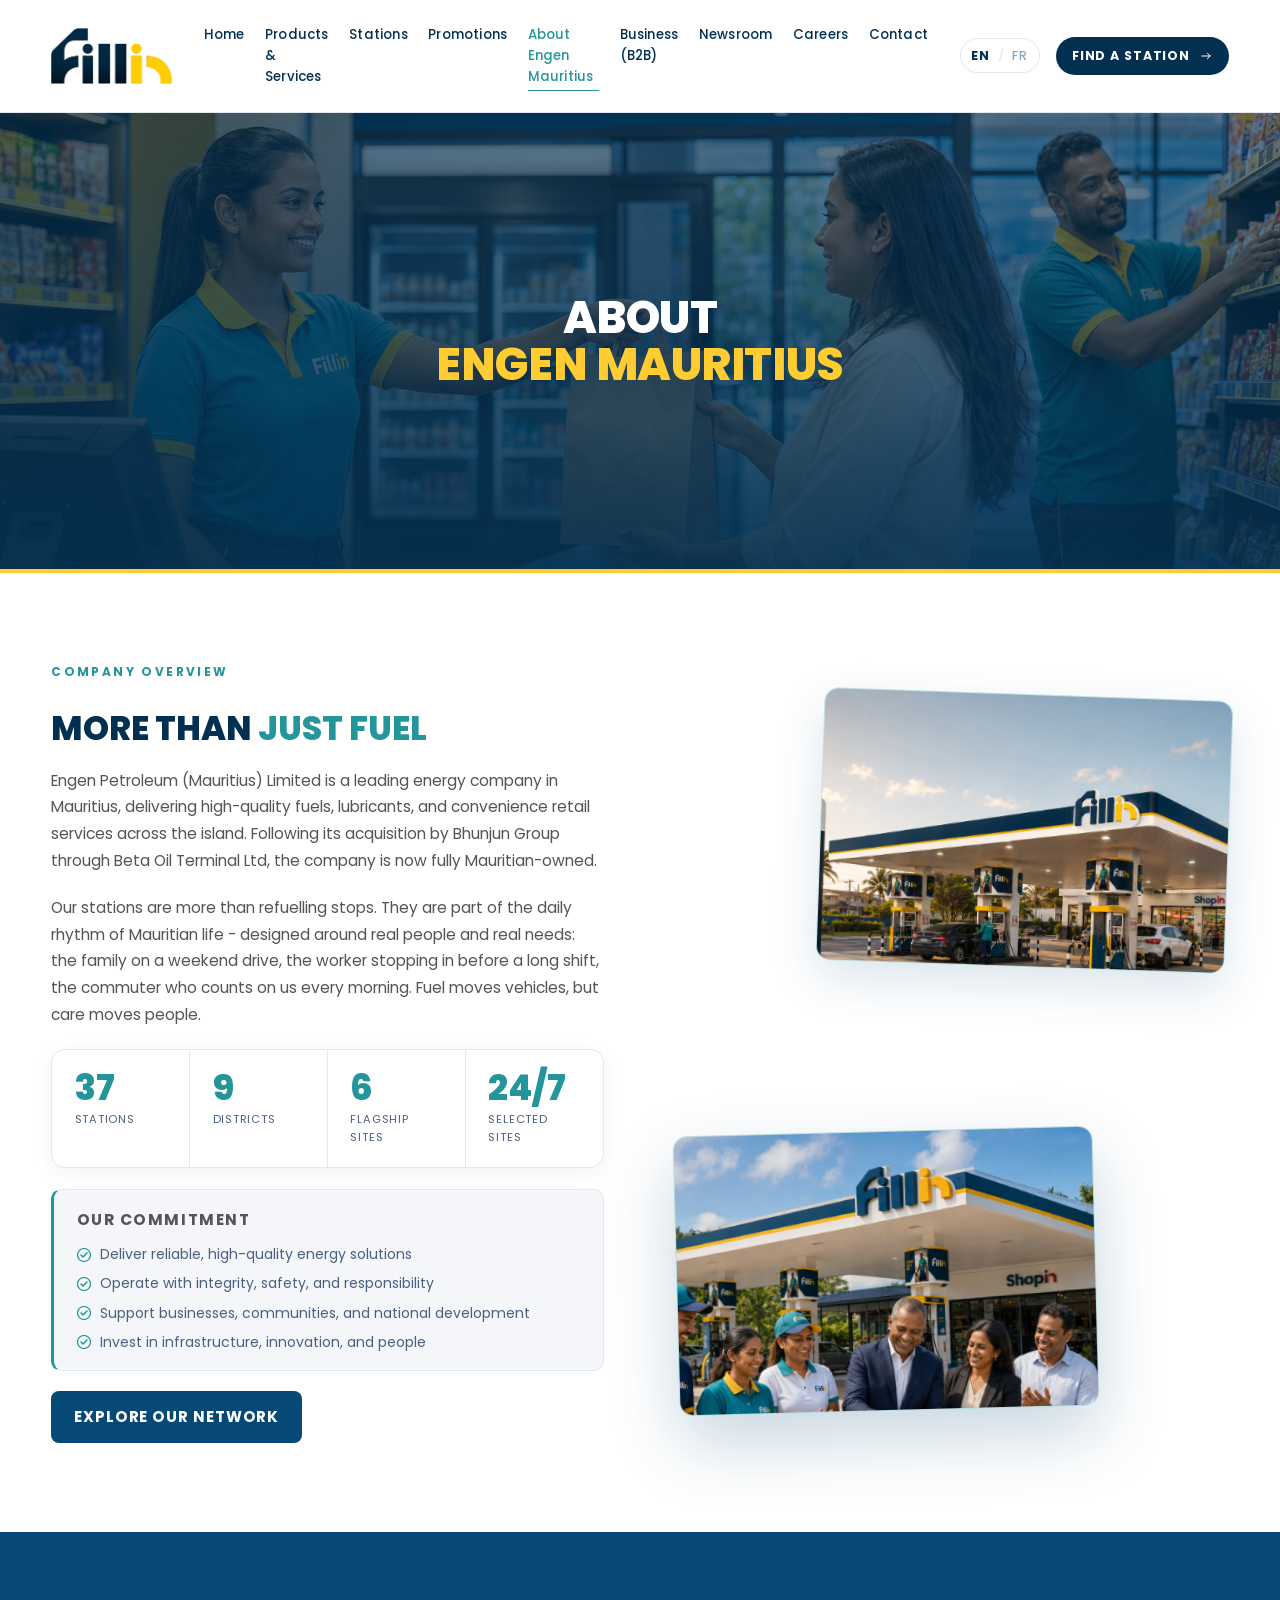
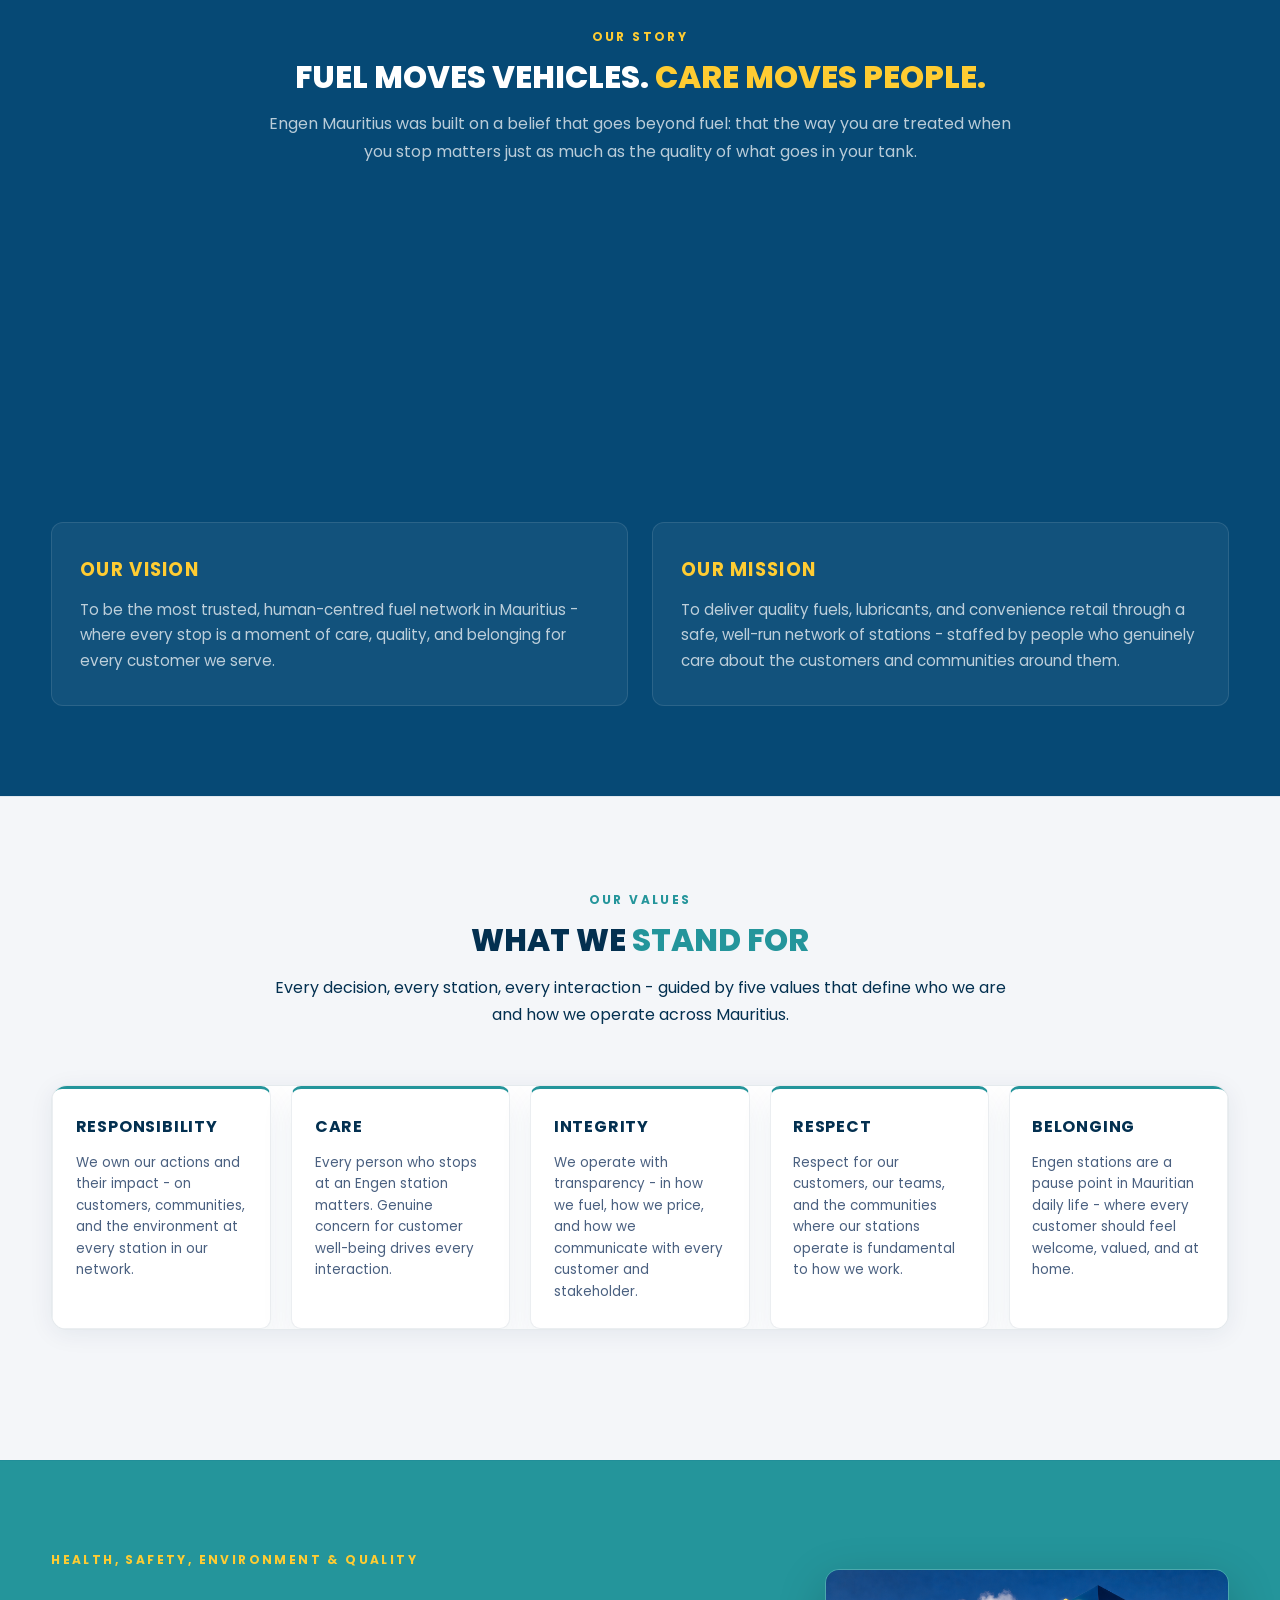
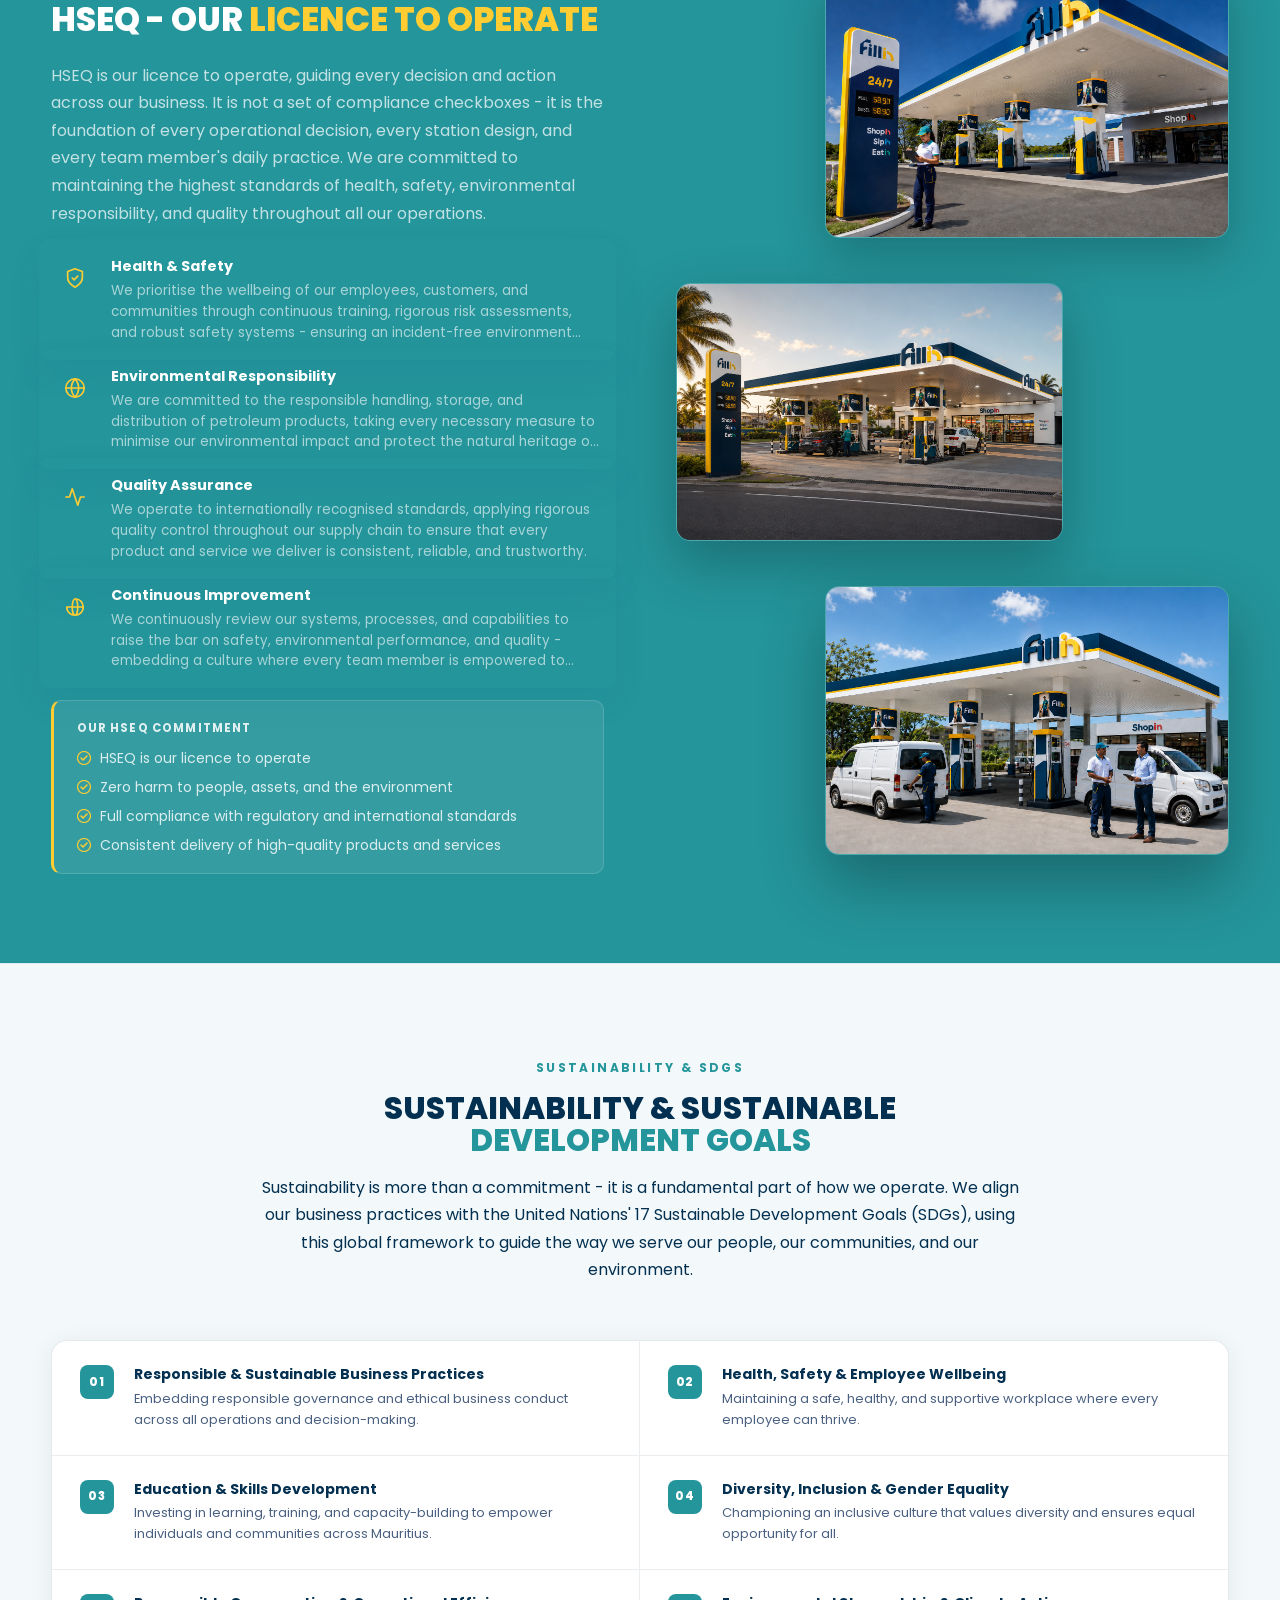
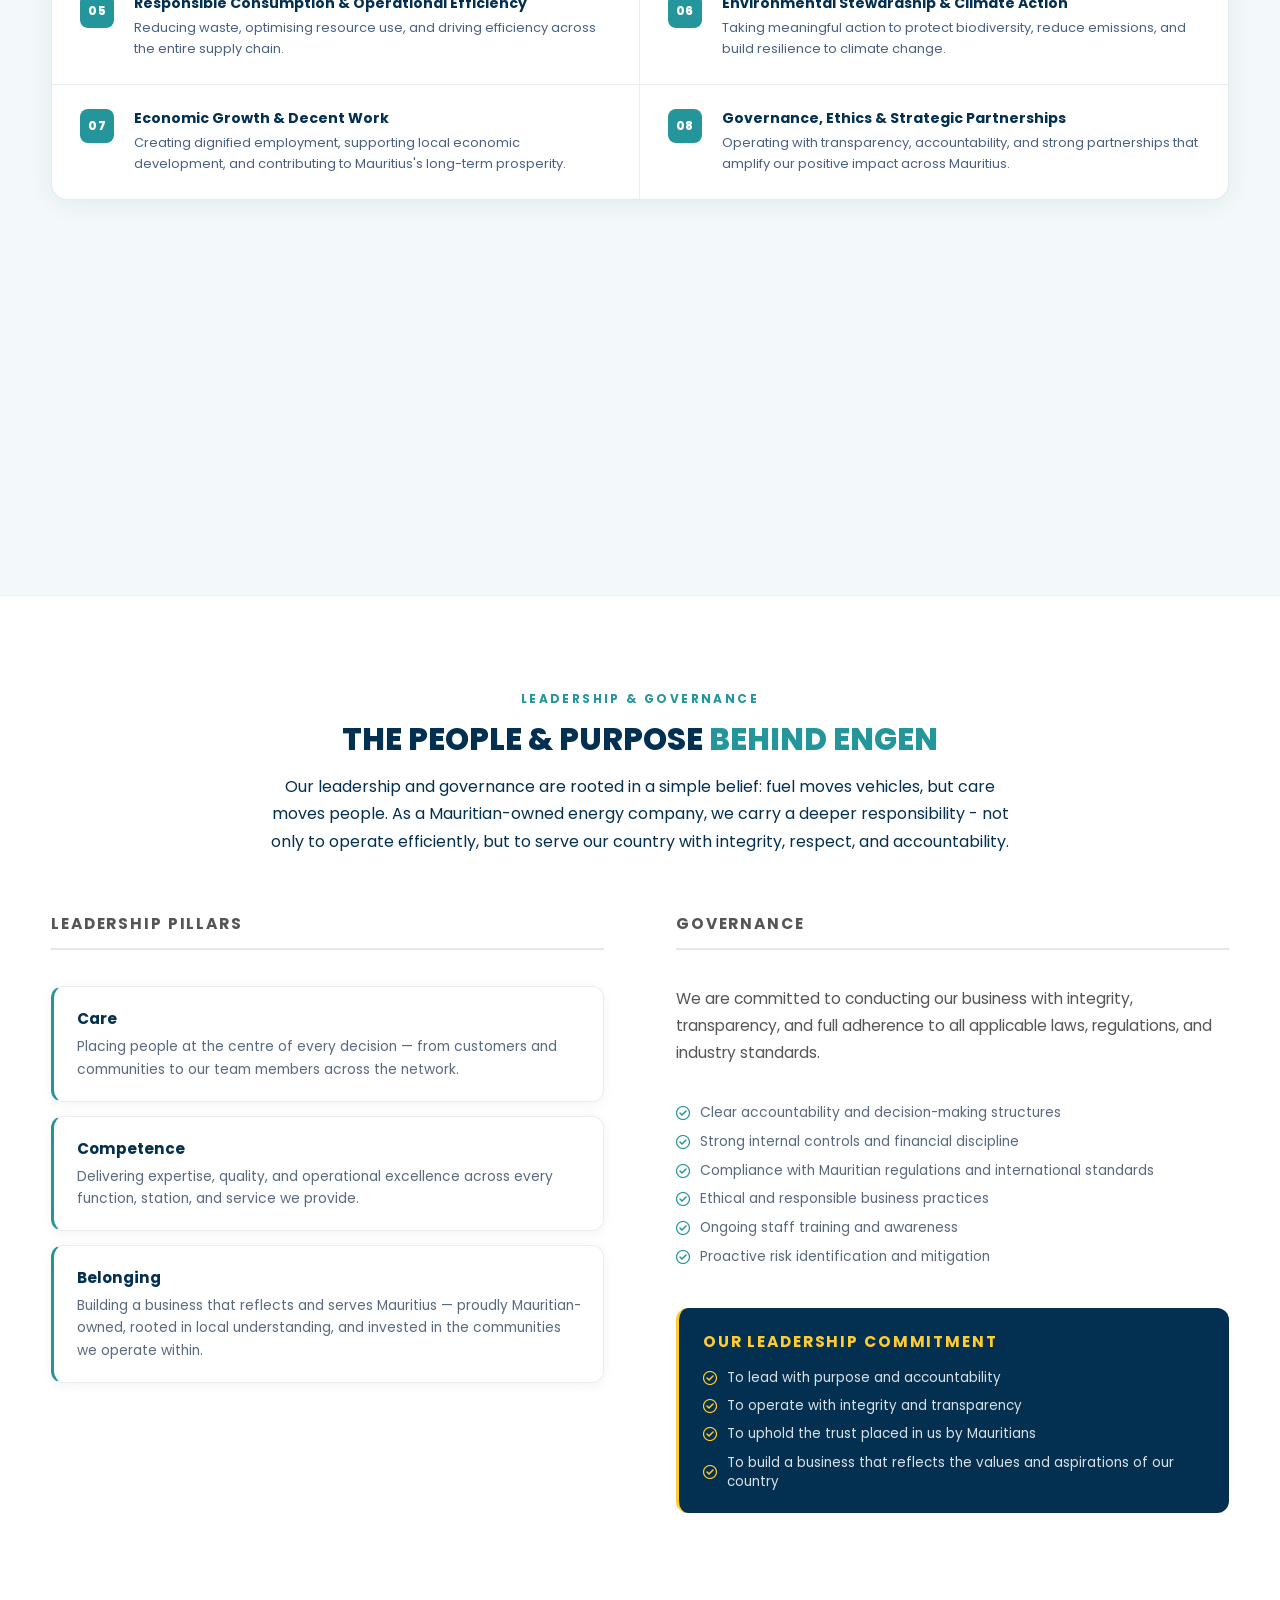
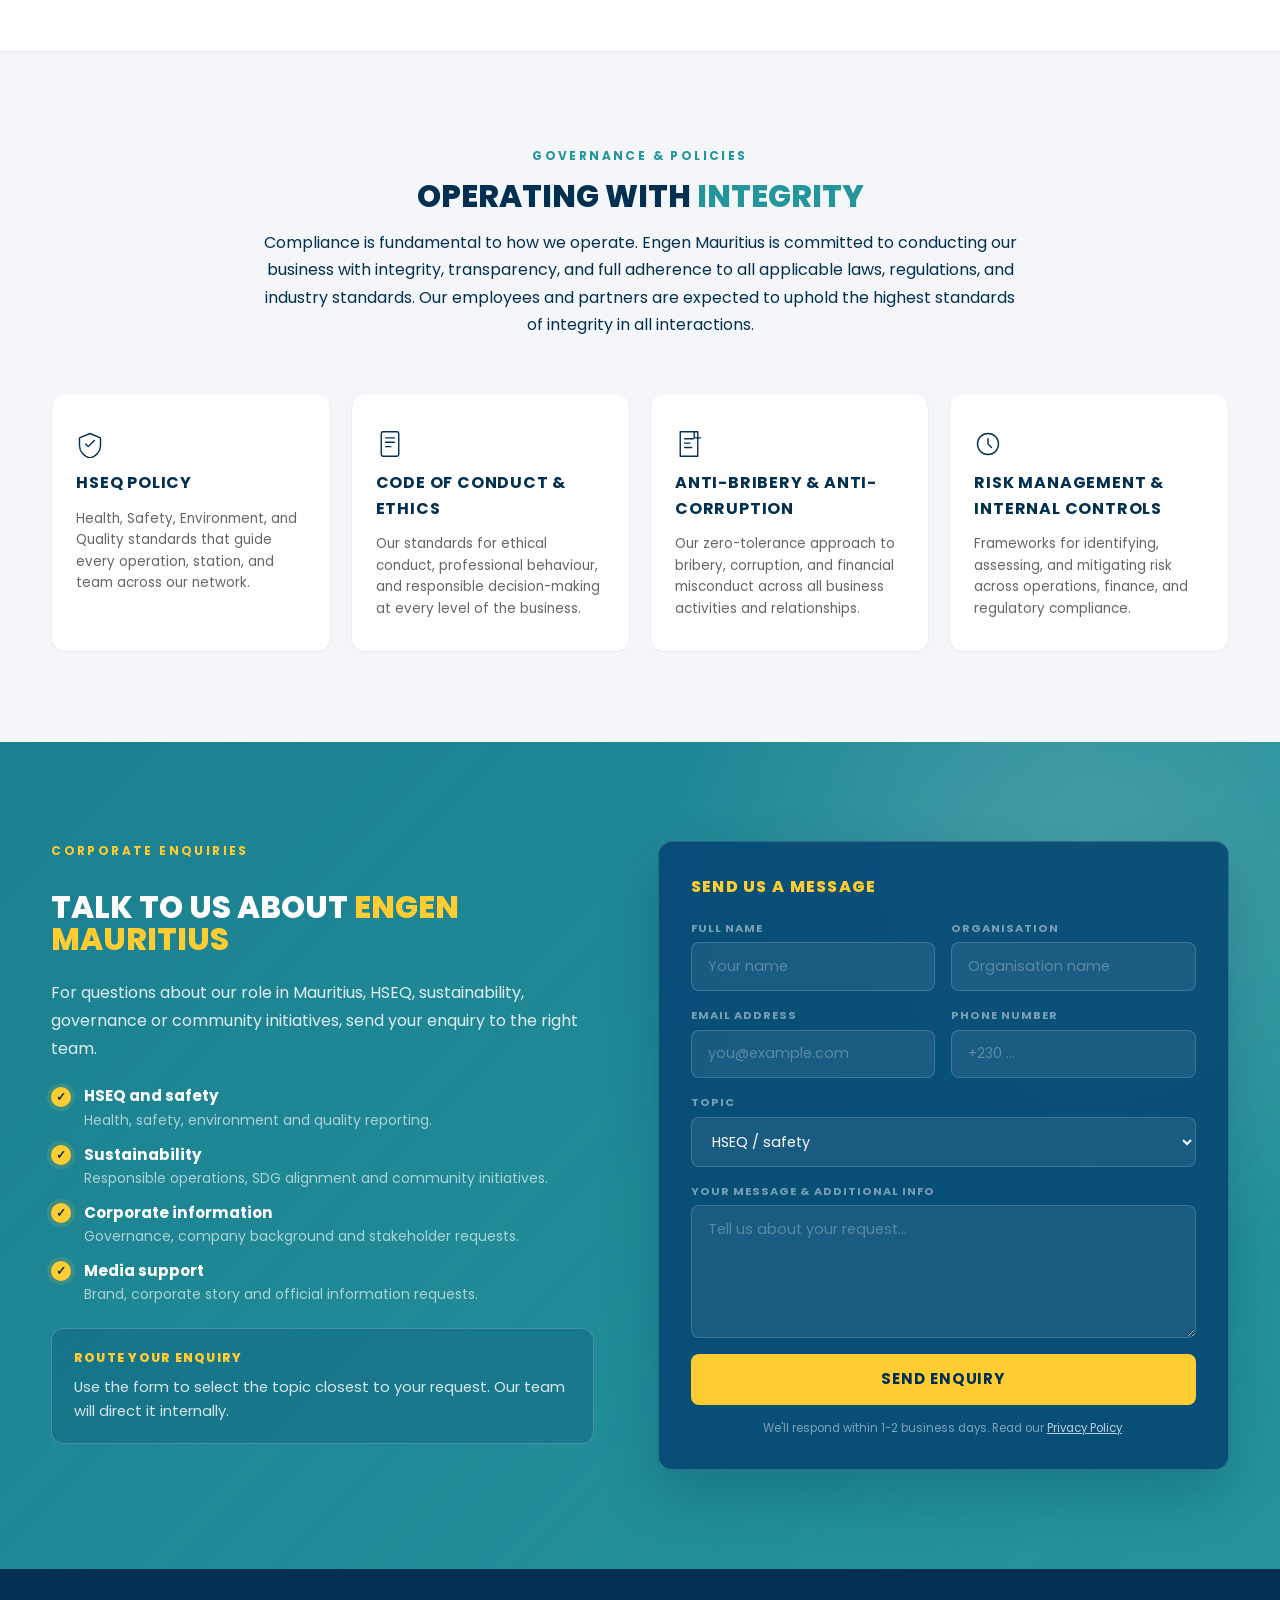
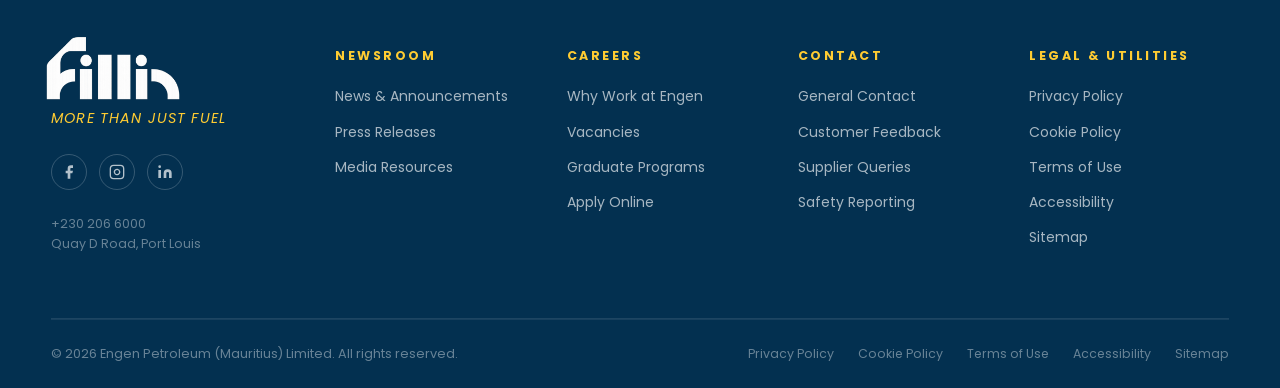
==== commit 7f03b3f6: "Full design look-feel update" ====
--- a/about.html
+++ b/about.html
@@ -1,18 +1,24 @@
-<!DOCTYPE html>
+﻿<!DOCTYPE html>
 <html lang="en" data-lang="en">
 <head>
   <meta charset="UTF-8">
   <meta name="viewport" content="width=device-width, initial-scale=1.0">
-  <title>About Engen Mauritius — More Than Just Fuel</title>
+  <meta name="description" content="Learn how Fillin / Engen Mauritius supports everyday mobility, service stations, communities, HSEQ, and sustainable energy operations across Mauritius.">
+  <meta property="og:title" content="About Fillin / Engen Mauritius - Built Around Mauritius">
+  <meta property="og:description" content="Discover the Fillin / Engen Mauritius role in everyday mobility, service station infrastructure, HSEQ, sustainability, and local communities.">
+  <meta property="og:type" content="website">
+  <meta name="twitter:card" content="summary_large_image">
+  <meta name="twitter:title" content="About Fillin / Engen Mauritius - Built Around Mauritius">
+  <meta name="twitter:description" content="Discover the Fillin / Engen Mauritius role in everyday mobility, service station infrastructure, HSEQ, sustainability, and local communities.">
+  <title>About Fillin / Engen Mauritius - More Than Fuel</title>
   <link rel="preconnect" href="https://fonts.googleapis.com">
   <link rel="preconnect" href="https://fonts.gstatic.com" crossorigin>
-  <link href="https://fonts.googleapis.com/css2?family=Fraunces:ital,opsz,wght@0,9..144,300..900;1,9..144,300..900&family=Instrument+Sans:ital,wght@0,400..700;1,400..700&family=Barlow+Condensed:ital,wght@0,600;0,700;0,900;1,700&family=Barlow:wght@400;500;600;700&display=swap" rel="stylesheet">
+  <link href="https://fonts.googleapis.com/css2?family=Poppins:ital,wght@0,400;0,500;0,600;0,700;0,800;1,400&display=swap" rel="stylesheet">
   <link rel="stylesheet" href="styles.css">
-  <link rel="stylesheet" href="styles-v2.css">
 </head>
-<body>
-
-<!-- ══════════════════════════════════════════════════════ HEADER -->
+<body class="page-about">
+
+<!-- ------------------------------------------------------ HEADER -->
 <header class="site-header" id="top">
   <a class="brand" href="index.html" aria-label="Engen Mauritius home">
     <img src="assets/Logo-no-bg.png" alt="Engen Mauritius" class="brand-logo" width="534" height="264">
@@ -22,11 +28,11 @@
     <a href="products.html" data-en="Products &amp; Services" data-fr="Produits &amp; Services">Products &amp; Services</a>
     <a href="stations.html" data-en="Stations" data-fr="Stations">Stations</a>
     <a href="promotions.html" data-en="Promotions" data-fr="Promotions">Promotions</a>
-    <a href="about.html" aria-current="page" data-en="About Engen Mauritius" data-fr="À propos">About Engen Mauritius</a>
+    <a href="about.html" aria-current="page" data-en="About Engen Mauritius" data-fr="A propos">About Engen Mauritius</a>
     <a href="b2b.html" data-en="Business (B2B)" data-fr="Entreprises">Business (B2B)</a>
-    <a href="index.html#newsroom" data-en="Newsroom" data-fr="Actualités">Newsroom</a>
-    <a href="index.html#careers" data-en="Careers" data-fr="Carrières">Careers</a>
-    <a href="index.html#contact" data-en="Contact" data-fr="Contact">Contact</a>
+    <a href="newsroom.html" data-en="Newsroom" data-fr="Actualites">Newsroom</a>
+    <a href="careers.html" data-en="Careers" data-fr="Carrieres">Careers</a>
+    <a href="contact.html" data-en="Contact" data-fr="Contact">Contact</a>
   </nav>
   <div class="site-actions">
     <button class="lang-toggle" aria-label="Change language" data-pressed="en">
@@ -35,7 +41,7 @@
       <span class="lang-fr">FR</span>
     </button>
     <a href="stations.html" class="btn-find">
-      <span data-en="Find a station" data-fr="Trouver une station">Find a station</span>
+      <span data-en="Find A Station" data-fr="Trouver une station">Find A Station</span>
       <svg viewBox="0 0 20 20" width="14" height="14" aria-hidden="true"><path d="M4 10h12M12 6l4 4-4 4" stroke="currentColor" stroke-width="1.4" fill="none" stroke-linecap="round" stroke-linejoin="round"/></svg>
     </a>
     <button class="v2-menu-toggle" id="menuToggle" aria-label="Open menu" aria-expanded="false" aria-controls="mobileNav">
@@ -51,15 +57,15 @@
   <a href="products.html" data-en="Products &amp; Services" data-fr="Produits &amp; Services">Products &amp; Services</a>
   <a href="stations.html" data-en="Stations" data-fr="Stations">Stations</a>
   <a href="promotions.html" data-en="Promotions" data-fr="Promotions">Promotions</a>
-  <a href="about.html" aria-current="page" data-en="About Engen Mauritius" data-fr="À propos">About Engen Mauritius</a>
+  <a href="about.html" aria-current="page" data-en="About Engen Mauritius" data-fr="A propos">About Engen Mauritius</a>
   <a href="b2b.html" data-en="Business (B2B)" data-fr="Entreprises">Business (B2B)</a>
-  <a href="index.html#newsroom" data-en="Newsroom" data-fr="Actualités">Newsroom</a>
-  <a href="index.html#careers" data-en="Careers" data-fr="Carrières">Careers</a>
-  <a href="index.html#contact" data-en="Contact" data-fr="Contact">Contact</a>
-  <a href="stations.html" class="v2-mobile-nav__cta">Find a Station →</a>
+  <a href="newsroom.html" data-en="Newsroom" data-fr="Actualites">Newsroom</a>
+  <a href="careers.html" data-en="Careers" data-fr="Carrieres">Careers</a>
+  <a href="contact.html" data-en="Contact" data-fr="Contact">Contact</a>
+  <a href="stations.html" class="v2-mobile-nav__cta">Find A Station</a>
 </nav>
 
-<!-- ══════════════════════════════════════════════════════ PAGE HERO -->
+<!-- ------------------------------------------------------ PAGE HERO -->
 <section class="v2-page-hero">
   <figure class="v2-page-hero__bg">
     <img src="assets/slider3.png" alt="" aria-hidden="true">
@@ -67,35 +73,32 @@
   <div class="v2-page-hero__scrim" aria-hidden="true"></div>
   <div class="v2-page-hero__content">
     <div class="v2-wrap">
-      <h1 class="v2-page-hero__title anim-fade-up">
-        About
-        <em>Engen Mauritius</em>
-      </h1>
-    </div>
-  </div>
-</section>
-
-<!-- ══════════════════════════════════════════════════════ COMPANY OVERVIEW -->
+      <h1 class="v2-page-hero__title anim-fade-up">About<br><em>Engen Mauritius</em></h1>
+    </div>
+  </div>
+</section>
+
+<!-- ------------------------------------------------------ COMPANY OVERVIEW -->
 <section class="v2-ip-sec v2-ip-sec--white" id="overview">
   <div class="v2-wrap">
     <div class="v2-about-split">
 
-      <div class="v2-about-split__copy anim-fade-up">
+      <div class="v2-about-split__copy anim-fade-left">
         <span class="v2-label">Company Overview</span>
         <h2>More Than <em>Just Fuel</em></h2>
         <p>Engen Petroleum (Mauritius) Limited is a leading energy company in Mauritius, delivering high-quality fuels, lubricants, and convenience retail services across the island. Following its acquisition by Bhunjun Group through Beta Oil Terminal Ltd, the company is now fully Mauritian-owned.</p>
-        <p>Our stations are more than refuelling stops. They are part of the daily rhythm of Mauritian life — designed around real people and real needs: the family on a weekend drive, the worker stopping in before a long shift, the commuter who counts on us every morning. Fuel moves vehicles, but care moves people.</p>
-        <div class="v2-about-stats">
+        <p>Our stations are more than refuelling stops. They are part of the daily rhythm of Mauritian life  -  designed around real people and real needs: the family on a weekend drive, the worker stopping in before a long shift, the commuter who counts on us every morning. Fuel moves vehicles, but care moves people.</p>
+        <div class="v2-about-stats v2-about-stats--card">
           <div class="v2-about-stat">
-            <strong>37</strong>
+            <strong data-count="37">37</strong>
             <span>Stations</span>
           </div>
           <div class="v2-about-stat">
-            <strong>9</strong>
+            <strong data-count="9">9</strong>
             <span>Districts</span>
           </div>
           <div class="v2-about-stat">
-            <strong>6</strong>
+            <strong data-count="6">6</strong>
             <span>Flagship Sites</span>
           </div>
           <div class="v2-about-stat">
@@ -103,28 +106,45 @@
             <span>Selected Sites</span>
           </div>
         </div>
-        <div style="margin-top:0.5rem;">
-          <p style="font-size:0.78rem;font-weight:700;text-transform:uppercase;letter-spacing:0.09em;color:var(--navy-deep);margin-bottom:0.5rem;">Our Commitment</p>
-          <ul style="list-style:none;margin:0;padding:0;display:flex;flex-direction:column;gap:0.35rem;">
-            <li style="font-size:0.88rem;color:#555;">Deliver reliable, high-quality energy solutions</li>
-            <li style="font-size:0.88rem;color:#555;">Operate with integrity, safety, and responsibility</li>
-            <li style="font-size:0.88rem;color:#555;">Support businesses, communities, and national development</li>
-            <li style="font-size:0.88rem;color:#555;">Invest in infrastructure, innovation, and people</li>
+        <div class="v2-about-commitment">
+          <p class="v2-about-commitment__label">Our Commitment</p>
+          <ul class="v2-about-commitment__list">
+            <li>
+              <svg width="14" height="14" viewBox="0 0 14 14" fill="none" aria-hidden="true"><circle cx="7" cy="7" r="6.5" stroke="var(--teal)" stroke-width="1.2"/><path d="M4 7l2 2 4-4" stroke="var(--teal)" stroke-width="1.5" stroke-linecap="round" stroke-linejoin="round"/></svg>
+              Deliver reliable, high-quality energy solutions
+            </li>
+            <li>
+              <svg width="14" height="14" viewBox="0 0 14 14" fill="none" aria-hidden="true"><circle cx="7" cy="7" r="6.5" stroke="var(--teal)" stroke-width="1.2"/><path d="M4 7l2 2 4-4" stroke="var(--teal)" stroke-width="1.5" stroke-linecap="round" stroke-linejoin="round"/></svg>
+              Operate with integrity, safety, and responsibility
+            </li>
+            <li>
+              <svg width="14" height="14" viewBox="0 0 14 14" fill="none" aria-hidden="true"><circle cx="7" cy="7" r="6.5" stroke="var(--teal)" stroke-width="1.2"/><path d="M4 7l2 2 4-4" stroke="var(--teal)" stroke-width="1.5" stroke-linecap="round" stroke-linejoin="round"/></svg>
+              Support businesses, communities, and national development
+            </li>
+            <li>
+              <svg width="14" height="14" viewBox="0 0 14 14" fill="none" aria-hidden="true"><circle cx="7" cy="7" r="6.5" stroke="var(--teal)" stroke-width="1.2"/><path d="M4 7l2 2 4-4" stroke="var(--teal)" stroke-width="1.5" stroke-linecap="round" stroke-linejoin="round"/></svg>
+              Invest in infrastructure, innovation, and people
+            </li>
           </ul>
         </div>
-        <a href="stations.html" class="v2-btn v2-btn--navy">Explore Our Network →</a>
-      </div>
-
-      <div class="v2-about-split__img anim-fade-up anim-delay-2">
-        <img src="assets/editorial-forecourt.png" alt="Engen Mauritius station forecourt" loading="lazy">
-      </div>
-
-    </div>
-  </div>
-</section>
-
-<!-- ══════════════════════════════════════════════════════ MISSION & VISION -->
-<section class="v2-ip-sec v2-ip-sec--dark v2-sec-angled-r" id="mission">
+        <a href="stations.html" class="v2-btn v2-btn--navy">Explore Our Network</a>
+      </div>
+
+      <div class="v2-about-split__img v2-about-img-stack">
+        <figure class="v2-svc-img v2-svc-img--back anim-fade-right">
+          <img src="assets/editorial-forecourt.png" alt="Engen Mauritius station forecourt" loading="lazy">
+        </figure>
+        <figure class="v2-svc-img v2-svc-img--front anim-fade-up">
+          <img src="assets/newsroom-opening.png" alt="Engen Mauritius team at station" loading="lazy">
+        </figure>
+      </div>
+
+    </div>
+  </div>
+</section>
+
+<!-- ------------------------------------------------------ MISSION & VISION -->
+<section class="v2-ip-sec v2-ip-sec--navy" id="mission">
   <div class="v2-wrap">
 
     <div class="v2-ip-head anim-fade-up">
@@ -133,48 +153,48 @@
       <p class="v2-ip-head__lead">Engen Mauritius was built on a belief that goes beyond fuel: that the way you are treated when you stop matters just as much as the quality of what goes in your tank.</p>
     </div>
 
-    <div class="v2-mission-quote anim-fade-up">
+    <div class="v2-mission-quote anim-quote-unfurl">
       <blockquote>
-        Imagine a place where encounters and exchanges move you. Not just fuel for your tank — but a moment of care in your day. Designed around real lives: women who want to feel safe, elders who deserve patience, workers who deserve respect. At Engen, when you stop to refuel your car, you also refuel yourself. <em>Lesans nou pei.</em>
+        Imagine a place where encounters and exchanges move you. Not just fuel for your tank  -  but a moment of care in your day. Designed around real lives: women who want to feel safe, elders who deserve patience, workers who deserve respect. At Engen, when you stop to refuel your car, you also refuel yourself. <em>Lesans nou pei.</em>
       </blockquote>
-      <p class="v2-mission-byline">Engen Mauritius — Brand Manifesto</p>
+      <p class="v2-mission-byline">Engen Mauritius  -  Brand Manifesto</p>
     </div>
 
     <div class="v2-mission-cards">
-      <div class="v2-mission-card anim-fade-up anim-delay-1">
+      <div class="v2-mission-card anim-fade-left">
         <h3>Our Vision</h3>
-        <p>To be the most trusted, human-centred fuel network in Mauritius — where every stop is a moment of care, quality, and belonging for every customer we serve.</p>
-      </div>
-      <div class="v2-mission-card anim-fade-up anim-delay-2">
+        <p>To be the most trusted, human-centred fuel network in Mauritius  -  where every stop is a moment of care, quality, and belonging for every customer we serve.</p>
+      </div>
+      <div class="v2-mission-card anim-fade-right">
         <h3>Our Mission</h3>
-        <p>To deliver quality fuels, lubricants, and convenience retail through a safe, well-run network of stations — staffed by people who genuinely care about the customers and communities around them.</p>
-      </div>
-    </div>
-
-  </div>
-</section>
-
-<!-- ══════════════════════════════════════════════════════ VALUES -->
-<section class="v2-ip-sec v2-ip-sec--offwht v2-sec-angled-l" id="values">
+        <p>To deliver quality fuels, lubricants, and convenience retail through a safe, well-run network of stations  -  staffed by people who genuinely care about the customers and communities around them.</p>
+      </div>
+    </div>
+
+  </div>
+</section>
+
+<!-- ------------------------------------------------------ VALUES -->
+<section class="v2-ip-sec v2-ip-sec--offwht" id="values">
   <div class="v2-wrap">
 
     <div class="v2-ip-head anim-fade-up">
       <span class="v2-label">Our Values</span>
       <h2>What We <em>Stand For</em></h2>
-      <p class="v2-ip-head__lead">Every decision, every station, every interaction — guided by five values that define who we are and how we operate across Mauritius.</p>
-    </div>
-
-    <div class="v2-values-grid">
-
-      <div class="v2-value-card anim-fade-up anim-delay-1">
+      <p class="v2-ip-head__lead">Every decision, every station, every interaction  -  guided by five values that define who we are and how we operate across Mauritius.</p>
+    </div>
+
+    <div class="v2-values-grid" data-stagger="0.09">
+
+      <div class="v2-value-card anim-fade-right">
         <div class="v2-value-card__icon">
           <svg viewBox="0 0 24 24" fill="none" stroke-width="2" stroke-linecap="round" stroke-linejoin="round" width="22" height="22"><path d="M12 22s8-4 8-10V5l-8-3-8 3v7c0 6 8 10 8 10z"/></svg>
         </div>
         <h3>Responsibility</h3>
-        <p>We own our actions and their impact — on customers, communities, and the environment at every station in our network.</p>
-      </div>
-
-      <div class="v2-value-card anim-fade-up anim-delay-2">
+        <p>We own our actions and their impact  -  on customers, communities, and the environment at every station in our network.</p>
+      </div>
+
+      <div class="v2-value-card anim-fade-right">
         <div class="v2-value-card__icon">
           <svg viewBox="0 0 24 24" fill="none" stroke-width="2" stroke-linecap="round" stroke-linejoin="round" width="22" height="22"><path d="M20.84 4.61a5.5 5.5 0 0 0-7.78 0L12 5.67l-1.06-1.06a5.5 5.5 0 0 0-7.78 7.78l1.06 1.06L12 21.23l7.78-7.78 1.06-1.06a5.5 5.5 0 0 0 0-7.78z"/></svg>
         </div>
@@ -182,15 +202,15 @@
         <p>Every person who stops at an Engen station matters. Genuine concern for customer well-being drives every interaction.</p>
       </div>
 
-      <div class="v2-value-card anim-fade-up anim-delay-3">
+      <div class="v2-value-card anim-fade-right">
         <div class="v2-value-card__icon">
           <svg viewBox="0 0 24 24" fill="none" stroke-width="2" stroke-linecap="round" stroke-linejoin="round" width="22" height="22"><polyline points="9 11 12 14 22 4"/><path d="M21 12v7a2 2 0 0 1-2 2H5a2 2 0 0 1-2-2V5a2 2 0 0 1 2-2h11"/></svg>
         </div>
         <h3>Integrity</h3>
-        <p>We operate with transparency — in how we fuel, how we price, and how we communicate with every customer and stakeholder.</p>
-      </div>
-
-      <div class="v2-value-card anim-fade-up anim-delay-4">
+        <p>We operate with transparency  -  in how we fuel, how we price, and how we communicate with every customer and stakeholder.</p>
+      </div>
+
+      <div class="v2-value-card anim-fade-right">
         <div class="v2-value-card__icon">
           <svg viewBox="0 0 24 24" fill="none" stroke-width="2" stroke-linecap="round" stroke-linejoin="round" width="22" height="22"><path d="M17 21v-2a4 4 0 0 0-4-4H5a4 4 0 0 0-4 4v2"/><circle cx="9" cy="7" r="4"/><path d="M23 21v-2a4 4 0 0 0-3-3.87"/><path d="M16 3.13a4 4 0 0 1 0 7.75"/></svg>
         </div>
@@ -198,29 +218,29 @@
         <p>Respect for our customers, our teams, and the communities where our stations operate is fundamental to how we work.</p>
       </div>
 
-      <div class="v2-value-card anim-fade-up anim-delay-5">
+      <div class="v2-value-card anim-fade-right">
         <div class="v2-value-card__icon">
           <svg viewBox="0 0 24 24" fill="none" stroke-width="2" stroke-linecap="round" stroke-linejoin="round" width="22" height="22"><path d="M3 9l9-7 9 7v11a2 2 0 0 1-2 2H5a2 2 0 0 1-2-2z"/><polyline points="9 22 9 12 15 12 15 22"/></svg>
         </div>
         <h3>Belonging</h3>
-        <p>Engen stations are a pause point in Mauritian daily life — where every customer should feel welcome, valued, and at home.</p>
-      </div>
-
-    </div>
-
-
-  </div>
-</section>
-
-<!-- ══════════════════════════════════════════════════════ HSEQ & SUSTAINABILITY -->
-<section class="v2-ip-sec v2-ip-sec--navy v2-sec-angled-r" id="sustainability">
+        <p>Engen stations are a pause point in Mauritian daily life  -  where every customer should feel welcome, valued, and at home.</p>
+      </div>
+
+    </div>
+
+
+  </div>
+</section>
+
+<!-- ------------------------------------------------------ HSEQ -->
+<section class="v2-ip-sec v2-ip-sec--teal" id="hseq">
   <div class="v2-wrap">
     <div class="v2-hseq-split">
 
-      <div class="v2-hseq-copy anim-fade-up">
-        <span class="v2-label">Safety &amp; Sustainability</span>
-        <h2>HSEQ at the <em>Core</em></h2>
-        <p>Health, Safety, Environment, and Quality (HSEQ) are fundamental to how we operate. HSEQ is our licence to operate, guiding every decision and action across our business — not compliance checkboxes, but the foundation of every operational decision, every station design, and every team member's daily practice.</p>
+      <div class="v2-hseq-copy anim-fade-left">
+        <span class="v2-label">Health, Safety, Environment &amp; Quality</span>
+        <h2>HSEQ  -  Our <em>Licence to Operate</em></h2>
+        <p>HSEQ is our licence to operate, guiding every decision and action across our business. It is not a set of compliance checkboxes  -  it is the foundation of every operational decision, every station design, and every team member's daily practice. We are committed to maintaining the highest standards of health, safety, environmental responsibility, and quality throughout all our operations.</p>
         <div class="v2-hseq-items">
 
           <div class="v2-hseq-item">
@@ -229,7 +249,7 @@
             </div>
             <div class="v2-hseq-item__text">
               <strong>Health &amp; Safety</strong>
-              <p>Rigorous safety protocols at every station, continuous staff training, and clear emergency procedures protecting customers and employees at all times.</p>
+              <p>We prioritise the wellbeing of our employees, customers, and communities through continuous training, rigorous risk assessments, and robust safety systems  -  ensuring an incident-free environment across all operations.</p>
             </div>
           </div>
 
@@ -238,8 +258,8 @@
               <svg viewBox="0 0 24 24" fill="none" stroke-width="2" stroke-linecap="round" stroke-linejoin="round" width="18" height="18"><path d="M12 22c5.523 0 10-4.477 10-10S17.523 2 12 2 2 6.477 2 12s4.477 10 10 10z"/><path d="M2 12h20"/><path d="M12 2a15.3 15.3 0 0 1 4 10 15.3 15.3 0 0 1-4 10 15.3 15.3 0 0 1-4-10 15.3 15.3 0 0 1 4-10z"/></svg>
             </div>
             <div class="v2-hseq-item__text">
-              <strong>Environmental Commitment</strong>
-              <p>Responsible fuel handling, spill prevention, and ongoing investment in environmentally sound station infrastructure across the network.</p>
+              <strong>Environmental Responsibility</strong>
+              <p>We are committed to the responsible handling, storage, and distribution of petroleum products, taking every necessary measure to minimise our environmental impact and protect the natural heritage of Mauritius.</p>
             </div>
           </div>
 
@@ -249,108 +269,234 @@
             </div>
             <div class="v2-hseq-item__text">
               <strong>Quality Assurance</strong>
-              <p>Every litre of fuel dispensed meets strict international quality standards — consistent, tested, and traceable from terminal to pump.</p>
+              <p>We operate to internationally recognised standards, applying rigorous quality control throughout our supply chain to ensure that every product and service we deliver is consistent, reliable, and trustworthy.</p>
             </div>
           </div>
 
           <div class="v2-hseq-item">
             <div class="v2-hseq-item__icon">
-              <svg viewBox="0 0 24 24" fill="none" stroke-width="2" stroke-linecap="round" stroke-linejoin="round" width="18" height="18"><path d="M17 21v-2a4 4 0 0 0-4-4H5a4 4 0 0 0-4 4v2"/><circle cx="9" cy="7" r="4"/><path d="M23 21v-2a4 4 0 0 0-3-3.87M16 3.13a4 4 0 0 1 0 7.75"/></svg>
+              <svg viewBox="0 0 24 24" fill="none" stroke-width="2" stroke-linecap="round" stroke-linejoin="round" width="18" height="18"><path d="M21 12a9 9 0 0 1-9 9m9-9a9 9 0 0 0-9-9m9 9H3m9 9a9 9 0 0 1-9-9m9 9c1.657 0 3-4.03 3-9s-1.343-9-3-9m0 18c-1.657 0-3-4.03-3-9s1.343-9 3-9"/></svg>
             </div>
             <div class="v2-hseq-item__text">
-              <strong>Sustainability &amp; CSR</strong>
-              <p>Sustainability and corporate social responsibility are rooted in a simple belief: we are part of Mauritius, and we have a responsibility to contribute positively to its future — through community development and social support programmes, partnerships with local stakeholders, and initiatives that promote wellbeing, safety, and inclusion.</p>
-            </div>
-          </div>
-
-        </div>
-
-        <div style="background:rgba(245,182,37,0.08);border:1px solid rgba(245,182,37,0.2);border-radius:10px;padding:1.25rem 1.5rem;margin-top:1.5rem;">
-          <p style="font-size:0.78rem;font-weight:700;text-transform:uppercase;letter-spacing:0.06em;color:var(--yellow);margin-bottom:0.5rem;">Our HSEQ Commitment</p>
-          <ul style="list-style:none;margin:0;padding:0;display:flex;flex-direction:column;gap:0.3rem;">
-            <li style="font-size:0.85rem;color:rgba(255,255,255,0.75);">Zero harm to people, assets, and the environment</li>
-            <li style="font-size:0.85rem;color:rgba(255,255,255,0.75);">Full compliance with regulatory and international standards</li>
-            <li style="font-size:0.85rem;color:rgba(255,255,255,0.75);">Consistent delivery of high-quality products and services</li>
-            <li style="font-size:0.85rem;color:rgba(255,255,255,0.75);">To operate responsibly and sustainably for future generations</li>
-            <li style="font-size:0.85rem;color:rgba(255,255,255,0.75);">To support and uplift Mauritian communities</li>
+              <strong>Continuous Improvement</strong>
+              <p>We continuously review our systems, processes, and capabilities to raise the bar on safety, environmental performance, and quality  -  embedding a culture where every team member is empowered to improve.</p>
+            </div>
+          </div>
+
+        </div>
+
+        <div class="v2-hseq-commitment">
+          <p class="v2-hseq-commitment__label">Our HSEQ Commitment</p>
+          <ul class="v2-hseq-commitment__list">
+            <li>
+              <svg width="14" height="14" viewBox="0 0 14 14" fill="none" aria-hidden="true"><circle cx="7" cy="7" r="6.5" stroke="var(--yellow)" stroke-width="1.2"/><path d="M4 7l2 2 4-4" stroke="var(--yellow)" stroke-width="1.5" stroke-linecap="round" stroke-linejoin="round"/></svg>
+              HSEQ is our licence to operate
+            </li>
+            <li>
+              <svg width="14" height="14" viewBox="0 0 14 14" fill="none" aria-hidden="true"><circle cx="7" cy="7" r="6.5" stroke="var(--yellow)" stroke-width="1.2"/><path d="M4 7l2 2 4-4" stroke="var(--yellow)" stroke-width="1.5" stroke-linecap="round" stroke-linejoin="round"/></svg>
+              Zero harm to people, assets, and the environment
+            </li>
+            <li>
+              <svg width="14" height="14" viewBox="0 0 14 14" fill="none" aria-hidden="true"><circle cx="7" cy="7" r="6.5" stroke="var(--yellow)" stroke-width="1.2"/><path d="M4 7l2 2 4-4" stroke="var(--yellow)" stroke-width="1.5" stroke-linecap="round" stroke-linejoin="round"/></svg>
+              Full compliance with regulatory and international standards
+            </li>
+            <li>
+              <svg width="14" height="14" viewBox="0 0 14 14" fill="none" aria-hidden="true"><circle cx="7" cy="7" r="6.5" stroke="var(--yellow)" stroke-width="1.2"/><path d="M4 7l2 2 4-4" stroke="var(--yellow)" stroke-width="1.5" stroke-linecap="round" stroke-linejoin="round"/></svg>
+              Consistent delivery of high-quality products and services
+            </li>
           </ul>
         </div>
 
       </div>
 
-      <div class="v2-hseq-img anim-fade-up anim-delay-2">
-        <img src="assets/portrait-safety.png" alt="Engen Mauritius safety and quality" loading="lazy">
-      </div>
-
-    </div>
-  </div>
-</section>
-
-
-<!-- ══════════════════════════════════════════════════════ LEADERSHIP & GOVERNANCE -->
+      <div class="v2-hseq-img-stack">
+        <figure class="v2-hseq-img v2-hseq-img--a anim-fade-right">
+          <img src="assets/portrait-safety.png" alt="Engen Mauritius health and safety" loading="lazy">
+        </figure>
+        <figure class="v2-hseq-img v2-hseq-img--b anim-fade-up">
+          <img src="assets/editorial-forecourt.png" alt="Engen Mauritius station standards" loading="lazy">
+        </figure>
+        <figure class="v2-hseq-img v2-hseq-img--c anim-fade-left">
+          <img src="assets/portrait-care.png" alt="Engen Mauritius quality and care" loading="lazy">
+        </figure>
+      </div>
+
+    </div>
+  </div>
+</section>
+
+
+<!-- ------------------------------------------------------ SUSTAINABILITY & SDGs -->
+<section class="v2-ip-sec v2-ip-sec--teal-light" id="sustainability">
+  <div class="v2-wrap">
+    <div class="v2-ip-head anim-fade-up">
+      <span class="v2-label">Sustainability &amp; SDGs</span>
+      <h2>Sustainability &amp; Sustainable <em>Development Goals</em></h2>
+      <p class="v2-ip-head__lead">Sustainability is more than a commitment  -  it is a fundamental part of how we operate. We align our business practices with the United Nations' 17 Sustainable Development Goals (SDGs), using this global framework to guide the way we serve our people, our communities, and our environment.</p>
+    </div>
+
+    <div class="v2-sdg-list anim-fade-up">
+
+      <div class="v2-sdg-item">
+        <span class="v2-sdg-item__num">01</span>
+        <div class="v2-sdg-item__body">
+          <strong>Responsible &amp; Sustainable Business Practices</strong>
+          <p>Embedding responsible governance and ethical business conduct across all operations and decision-making.</p>
+        </div>
+      </div>
+
+      <div class="v2-sdg-item">
+        <span class="v2-sdg-item__num">02</span>
+        <div class="v2-sdg-item__body">
+          <strong>Health, Safety &amp; Employee Wellbeing</strong>
+          <p>Maintaining a safe, healthy, and supportive workplace where every employee can thrive.</p>
+        </div>
+      </div>
+
+      <div class="v2-sdg-item">
+        <span class="v2-sdg-item__num">03</span>
+        <div class="v2-sdg-item__body">
+          <strong>Education &amp; Skills Development</strong>
+          <p>Investing in learning, training, and capacity-building to empower individuals and communities across Mauritius.</p>
+        </div>
+      </div>
+
+      <div class="v2-sdg-item">
+        <span class="v2-sdg-item__num">04</span>
+        <div class="v2-sdg-item__body">
+          <strong>Diversity, Inclusion &amp; Gender Equality</strong>
+          <p>Championing an inclusive culture that values diversity and ensures equal opportunity for all.</p>
+        </div>
+      </div>
+
+      <div class="v2-sdg-item">
+        <span class="v2-sdg-item__num">05</span>
+        <div class="v2-sdg-item__body">
+          <strong>Responsible Consumption &amp; Operational Efficiency</strong>
+          <p>Reducing waste, optimising resource use, and driving efficiency across the entire supply chain.</p>
+        </div>
+      </div>
+
+      <div class="v2-sdg-item">
+        <span class="v2-sdg-item__num">06</span>
+        <div class="v2-sdg-item__body">
+          <strong>Environmental Stewardship &amp; Climate Action</strong>
+          <p>Taking meaningful action to protect biodiversity, reduce emissions, and build resilience to climate change.</p>
+        </div>
+      </div>
+
+      <div class="v2-sdg-item">
+        <span class="v2-sdg-item__num">07</span>
+        <div class="v2-sdg-item__body">
+          <strong>Economic Growth &amp; Decent Work</strong>
+          <p>Creating dignified employment, supporting local economic development, and contributing to Mauritius's long-term prosperity.</p>
+        </div>
+      </div>
+
+      <div class="v2-sdg-item">
+        <span class="v2-sdg-item__num">08</span>
+        <div class="v2-sdg-item__body">
+          <strong>Governance, Ethics &amp; Strategic Partnerships</strong>
+          <p>Operating with transparency, accountability, and strong partnerships that amplify our positive impact across Mauritius.</p>
+        </div>
+      </div>
+
+    </div>
+
+    <div class="v2-mission-quote v2-mission-quote--light anim-quote-unfurl">
+      <blockquote>"Sustainability is not a standalone initiative — it is embedded in our way of working. Every decision we make, every relationship we build, and every service we deliver is guided by our commitment to a better Mauritius."</blockquote>
+      <p class="v2-mission-byline">Engen Mauritius — Sustainability Commitment</p>
+    </div>
+
+  </div>
+</section>
+
+
+<!-- ------------------------------------------------------ LEADERSHIP & GOVERNANCE -->
 <section class="v2-ip-sec v2-ip-sec--white" id="leadership">
   <div class="v2-wrap">
     <div class="v2-ip-head anim-fade-up">
       <span class="v2-label">Leadership &amp; Governance</span>
       <h2>The People &amp; Purpose <em>Behind Engen</em></h2>
-      <p class="v2-ip-head__lead">Our leadership and governance are rooted in a simple belief: fuel moves vehicles, but care moves people. As a Mauritian-owned energy company, we carry a deeper responsibility — not only to operate efficiently, but to serve our country with integrity, respect, and accountability.</p>
-    </div>
-
-    <div class="v2-about-split" style="margin-bottom:3rem;">
-      <div class="v2-about-split__copy anim-fade-up">
-        <h3 style="font-family:'Barlow Condensed',sans-serif;font-size:1.5rem;font-weight:900;text-transform:uppercase;color:var(--navy-deep);margin-bottom:1rem;">Leadership Pillars</h3>
-        <div style="display:flex;flex-direction:column;gap:0.85rem;">
-          <div style="padding:1rem 1.25rem;border-left:3px solid var(--yellow);background:rgba(245,182,37,0.07);border-radius:0 8px 8px 0;">
-            <strong style="display:block;color:var(--navy-deep);font-size:0.95rem;margin-bottom:0.25rem;">Care</strong>
-            <p style="color:#555;font-size:0.88rem;line-height:1.6;margin:0;">Placing people at the centre of every decision — from customers and communities to our team members across the network.</p>
-          </div>
-          <div style="padding:1rem 1.25rem;border-left:3px solid var(--yellow);background:rgba(245,182,37,0.07);border-radius:0 8px 8px 0;">
-            <strong style="display:block;color:var(--navy-deep);font-size:0.95rem;margin-bottom:0.25rem;">Competence</strong>
-            <p style="color:#555;font-size:0.88rem;line-height:1.6;margin:0;">Delivering expertise, quality, and operational excellence across every function, station, and service we provide.</p>
-          </div>
-          <div style="padding:1rem 1.25rem;border-left:3px solid var(--yellow);background:rgba(245,182,37,0.07);border-radius:0 8px 8px 0;">
-            <strong style="display:block;color:var(--navy-deep);font-size:0.95rem;margin-bottom:0.25rem;">Belonging</strong>
-            <p style="color:#555;font-size:0.88rem;line-height:1.6;margin:0;">Building a business that reflects and serves Mauritius — proudly Mauritian-owned, rooted in local understanding, and invested in the communities we operate within.</p>
-          </div>
-        </div>
-      </div>
-      <div class="v2-about-split__copy anim-fade-up anim-delay-2">
-        <h3 style="font-family:'Barlow Condensed',sans-serif;font-size:1.5rem;font-weight:900;text-transform:uppercase;color:var(--navy-deep);margin-bottom:1rem;">Governance</h3>
-        <div style="display:flex;flex-direction:column;gap:0.6rem;margin-bottom:1.25rem;">
-          <p style="font-size:0.88rem;color:#555;line-height:1.65;">We are committed to conducting our business with integrity, transparency, and full adherence to all applicable laws, regulations, and industry standards.</p>
-          <ul style="list-style:none;margin:0;padding:0;display:flex;flex-direction:column;gap:0.35rem;">
-            <li style="font-size:0.87rem;color:#555;padding-left:1rem;position:relative;"><span style="position:absolute;left:0;color:var(--navy-deep);font-weight:700;">·</span>Clear accountability and decision-making structures</li>
-            <li style="font-size:0.87rem;color:#555;padding-left:1rem;position:relative;"><span style="position:absolute;left:0;color:var(--navy-deep);font-weight:700;">·</span>Strong internal controls and financial discipline</li>
-            <li style="font-size:0.87rem;color:#555;padding-left:1rem;position:relative;"><span style="position:absolute;left:0;color:var(--navy-deep);font-weight:700;">·</span>Compliance with Mauritian regulations and international standards</li>
-            <li style="font-size:0.87rem;color:#555;padding-left:1rem;position:relative;"><span style="position:absolute;left:0;color:var(--navy-deep);font-weight:700;">·</span>Ethical and responsible business practices</li>
-            <li style="font-size:0.87rem;color:#555;padding-left:1rem;position:relative;"><span style="position:absolute;left:0;color:var(--navy-deep);font-weight:700;">·</span>Ongoing staff training and awareness</li>
-            <li style="font-size:0.87rem;color:#555;padding-left:1rem;position:relative;"><span style="position:absolute;left:0;color:var(--navy-deep);font-weight:700;">·</span>Proactive risk identification and mitigation</li>
+      <p class="v2-ip-head__lead">Our leadership and governance are rooted in a simple belief: fuel moves vehicles, but care moves people. As a Mauritian-owned energy company, we carry a deeper responsibility  -  not only to operate efficiently, but to serve our country with integrity, respect, and accountability.</p>
+    </div>
+
+    <div class="v2-about-split v2-leadership-split" style="margin-bottom:3rem;">
+      <div class="v2-about-split__copy anim-fade-left">
+        <p class="v2-leadership-eyebrow">Leadership Pillars</p>
+        <div class="v2-pillar-list" data-stagger="0.12">
+          <div class="v2-pillar-item anim-fade-up">
+            <strong>Care</strong>
+            <p>Placing people at the centre of every decision — from customers and communities to our team members across the network.</p>
+          </div>
+          <div class="v2-pillar-item anim-fade-up">
+            <strong>Competence</strong>
+            <p>Delivering expertise, quality, and operational excellence across every function, station, and service we provide.</p>
+          </div>
+          <div class="v2-pillar-item anim-fade-up">
+            <strong>Belonging</strong>
+            <p>Building a business that reflects and serves Mauritius — proudly Mauritian-owned, rooted in local understanding, and invested in the communities we operate within.</p>
+          </div>
+        </div>
+      </div>
+      <div class="v2-about-split__copy anim-fade-right">
+        <p class="v2-leadership-eyebrow">Governance</p>
+        <p class="v2-leadership-lead">We are committed to conducting our business with integrity, transparency, and full adherence to all applicable laws, regulations, and industry standards.</p>
+        <ul class="v2-leadership-checklist">
+          <li>
+            <svg width="14" height="14" viewBox="0 0 14 14" fill="none" aria-hidden="true"><circle cx="7" cy="7" r="6.5" stroke="var(--teal)" stroke-width="1.2"/><path d="M4 7l2 2 4-4" stroke="var(--teal)" stroke-width="1.5" stroke-linecap="round" stroke-linejoin="round"/></svg>
+            Clear accountability and decision-making structures
+          </li>
+          <li>
+            <svg width="14" height="14" viewBox="0 0 14 14" fill="none" aria-hidden="true"><circle cx="7" cy="7" r="6.5" stroke="var(--teal)" stroke-width="1.2"/><path d="M4 7l2 2 4-4" stroke="var(--teal)" stroke-width="1.5" stroke-linecap="round" stroke-linejoin="round"/></svg>
+            Strong internal controls and financial discipline
+          </li>
+          <li>
+            <svg width="14" height="14" viewBox="0 0 14 14" fill="none" aria-hidden="true"><circle cx="7" cy="7" r="6.5" stroke="var(--teal)" stroke-width="1.2"/><path d="M4 7l2 2 4-4" stroke="var(--teal)" stroke-width="1.5" stroke-linecap="round" stroke-linejoin="round"/></svg>
+            Compliance with Mauritian regulations and international standards
+          </li>
+          <li>
+            <svg width="14" height="14" viewBox="0 0 14 14" fill="none" aria-hidden="true"><circle cx="7" cy="7" r="6.5" stroke="var(--teal)" stroke-width="1.2"/><path d="M4 7l2 2 4-4" stroke="var(--teal)" stroke-width="1.5" stroke-linecap="round" stroke-linejoin="round"/></svg>
+            Ethical and responsible business practices
+          </li>
+          <li>
+            <svg width="14" height="14" viewBox="0 0 14 14" fill="none" aria-hidden="true"><circle cx="7" cy="7" r="6.5" stroke="var(--teal)" stroke-width="1.2"/><path d="M4 7l2 2 4-4" stroke="var(--teal)" stroke-width="1.5" stroke-linecap="round" stroke-linejoin="round"/></svg>
+            Ongoing staff training and awareness
+          </li>
+          <li>
+            <svg width="14" height="14" viewBox="0 0 14 14" fill="none" aria-hidden="true"><circle cx="7" cy="7" r="6.5" stroke="var(--teal)" stroke-width="1.2"/><path d="M4 7l2 2 4-4" stroke="var(--teal)" stroke-width="1.5" stroke-linecap="round" stroke-linejoin="round"/></svg>
+            Proactive risk identification and mitigation
+          </li>
+        </ul>
+        <div class="v2-gov-box">
+          <p class="v2-gov-box__label">Our Leadership Commitment</p>
+          <ul class="v2-gov-box__list">
+            <li>
+              <svg width="14" height="14" viewBox="0 0 14 14" fill="none" aria-hidden="true"><circle cx="7" cy="7" r="6.5" stroke="var(--yellow)" stroke-width="1.2"/><path d="M4 7l2 2 4-4" stroke="var(--yellow)" stroke-width="1.5" stroke-linecap="round" stroke-linejoin="round"/></svg>
+              To lead with purpose and accountability
+            </li>
+            <li>
+              <svg width="14" height="14" viewBox="0 0 14 14" fill="none" aria-hidden="true"><circle cx="7" cy="7" r="6.5" stroke="var(--yellow)" stroke-width="1.2"/><path d="M4 7l2 2 4-4" stroke="var(--yellow)" stroke-width="1.5" stroke-linecap="round" stroke-linejoin="round"/></svg>
+              To operate with integrity and transparency
+            </li>
+            <li>
+              <svg width="14" height="14" viewBox="0 0 14 14" fill="none" aria-hidden="true"><circle cx="7" cy="7" r="6.5" stroke="var(--yellow)" stroke-width="1.2"/><path d="M4 7l2 2 4-4" stroke="var(--yellow)" stroke-width="1.5" stroke-linecap="round" stroke-linejoin="round"/></svg>
+              To uphold the trust placed in us by Mauritians
+            </li>
+            <li>
+              <svg width="14" height="14" viewBox="0 0 14 14" fill="none" aria-hidden="true"><circle cx="7" cy="7" r="6.5" stroke="var(--yellow)" stroke-width="1.2"/><path d="M4 7l2 2 4-4" stroke="var(--yellow)" stroke-width="1.5" stroke-linecap="round" stroke-linejoin="round"/></svg>
+              To build a business that reflects the values and aspirations of our country
+            </li>
           </ul>
         </div>
-        <div style="background:var(--navy-deep);border-radius:12px;padding:1.25rem 1.5rem;">
-          <p style="font-size:0.78rem;font-weight:700;text-transform:uppercase;letter-spacing:0.06em;color:var(--yellow);margin-bottom:0.5rem;">Our Leadership Commitment</p>
-          <ul style="list-style:none;margin:0;padding:0;display:flex;flex-direction:column;gap:0.3rem;">
-            <li style="font-size:0.84rem;color:rgba(255,255,255,0.8);">To lead with purpose and accountability</li>
-            <li style="font-size:0.84rem;color:rgba(255,255,255,0.8);">To operate with integrity and transparency</li>
-            <li style="font-size:0.84rem;color:rgba(255,255,255,0.8);">To uphold the trust placed in us by Mauritians</li>
-            <li style="font-size:0.84rem;color:rgba(255,255,255,0.8);">To build a business that reflects the values and aspirations of our country</li>
-          </ul>
-        </div>
-      </div>
-    </div>
-
-    <div class="v2-leader-placeholder anim-fade-up">
-      <svg viewBox="0 0 48 48" fill="none" stroke="currentColor" stroke-width="1.4" stroke-linecap="round" stroke-linejoin="round" width="48" height="48">
-        <circle cx="24" cy="16" r="8"/>
-        <path d="M8 40c0-8.8 7.2-16 16-16s16 7.2 16 16"/>
-      </svg>
-      <p>Leadership team profiles are being prepared and will be published here shortly.</p>
-    </div>
-  </div>
-</section>
-
-<!-- ══════════════════════════════════════════════════════ POLICIES -->
-<section class="v2-ip-sec v2-ip-sec--offwht v2-sec-angled-l" id="policies">
+      </div>
+    </div>
+
+  </div>
+</section>
+
+<!-- ------------------------------------------------------ POLICIES -->
+<section class="v2-ip-sec v2-ip-sec--offwht" id="policies">
   <div class="v2-wrap">
 
     <div class="v2-ip-head anim-fade-up">
@@ -359,27 +505,27 @@
       <p class="v2-ip-head__lead">Compliance is fundamental to how we operate. Engen Mauritius is committed to conducting our business with integrity, transparency, and full adherence to all applicable laws, regulations, and industry standards. Our employees and partners are expected to uphold the highest standards of integrity in all interactions.</p>
     </div>
 
-    <div class="v2-policy-grid" style="grid-template-columns:repeat(4,1fr);margin-bottom:2rem;">
-
-      <div class="v2-policy-card anim-fade-up anim-delay-1" style="cursor:default;pointer-events:none;">
+    <div class="v2-policy-grid v2-policy-grid--4col" data-stagger="0.09">
+
+      <div class="v2-policy-card v2-policy-card--static anim-fade-right">
         <svg viewBox="0 0 32 32" fill="none" stroke-width="1.6" stroke-linecap="round" stroke-linejoin="round" width="28" height="28" stroke="currentColor"><path d="M16 4L4 9v9c0 6.5 5.2 12.5 12 14 6.8-1.5 12-7.5 12-14V9L16 4z"/><path d="M11 16l3 3 7-7"/></svg>
         <h3>HSEQ Policy</h3>
         <p>Health, Safety, Environment, and Quality standards that guide every operation, station, and team across our network.</p>
       </div>
 
-      <div class="v2-policy-card anim-fade-up anim-delay-2" style="cursor:default;pointer-events:none;">
+      <div class="v2-policy-card v2-policy-card--static anim-fade-right">
         <svg viewBox="0 0 32 32" fill="none" stroke-width="1.6" stroke-linecap="round" stroke-linejoin="round" width="28" height="28" stroke="currentColor"><rect x="6" y="2" width="20" height="28" rx="2"/><path d="M11 9h10M11 14h10M11 19h6"/></svg>
         <h3>Code of Conduct &amp; Ethics</h3>
         <p>Our standards for ethical conduct, professional behaviour, and responsible decision-making at every level of the business.</p>
       </div>
 
-      <div class="v2-policy-card anim-fade-up anim-delay-3" style="cursor:default;pointer-events:none;">
+      <div class="v2-policy-card v2-policy-card--static anim-fade-right">
         <svg viewBox="0 0 32 32" fill="none" stroke-width="1.6" stroke-linecap="round" stroke-linejoin="round" width="28" height="28" stroke="currentColor"><path d="M6 2h20v28H6z"/><path d="M11 10h10M11 15h6M11 20h8"/><path d="M22 2v7h7"/></svg>
         <h3>Anti-Bribery &amp; Anti-Corruption</h3>
         <p>Our zero-tolerance approach to bribery, corruption, and financial misconduct across all business activities and relationships.</p>
       </div>
 
-      <div class="v2-policy-card anim-fade-up anim-delay-4" style="cursor:default;pointer-events:none;">
+      <div class="v2-policy-card v2-policy-card--static anim-fade-right">
         <svg viewBox="0 0 32 32" fill="none" stroke-width="1.6" stroke-linecap="round" stroke-linejoin="round" width="28" height="28" stroke="currentColor"><circle cx="16" cy="16" r="12"/><path d="M16 10v6l4 4"/></svg>
         <h3>Risk Management &amp; Internal Controls</h3>
         <p>Frameworks for identifying, assessing, and mitigating risk across operations, finance, and regulatory compliance.</p>
@@ -390,20 +536,55 @@
   </div>
 </section>
 
-<!-- ══════════════════════════════════════════════════════ CTA -->
-<section class="v2-ip-sec v2-ip-sec--navy v2-sec-angled-r">
-  <div class="v2-wrap" style="text-align:center;">
-    <span class="v2-label">Visit Us</span>
-    <h2 style="font-family:'Barlow Condensed',sans-serif;font-size:clamp(2rem,5vw,3.5rem);font-weight:900;text-transform:uppercase;color:#fff;margin:0.5rem 0 1rem;">Find Your Nearest <em style="color:var(--yellow);font-style:normal;">Engen Station</em></h2>
-    <p style="color:rgba(255,255,255,0.7);max-width:520px;margin:0 auto 2rem;font-size:1rem;line-height:1.7;">37 stations across all nine districts of Mauritius — quality fuel, convenience, and real care at every stop.</p>
-    <div style="display:flex;gap:1rem;justify-content:center;flex-wrap:wrap;">
-      <a href="stations.html" class="v2-btn v2-btn--yellow">Find a Station →</a>
-      <a href="index.html#contact" class="v2-btn v2-btn--ghost">Get in Touch</a>
-    </div>
-  </div>
-</section>
-
-<!-- ══════════════════════════════════════════════════════ FOOTER -->
+<!-- ------------------------------------------------------ CTA -->
+<section class="v2-page-enquiry" id="page-enquiry">
+  <div class="v2-wrap">
+    <div class="v2-page-enquiry__grid">
+      <div class="v2-page-enquiry__copy anim-fade-left">
+        <span class="v2-label">Corporate enquiries</span>
+        <h2>Talk to us about <em>Engen Mauritius</em></h2>
+        <p>For questions about our role in Mauritius, HSEQ, sustainability, governance or community initiatives, send your enquiry to the right team.</p>
+        <ul class="v2-page-enquiry__checks">
+          <li><div><strong>HSEQ and safety</strong><span>Health, safety, environment and quality reporting.</span></div></li>
+          <li><div><strong>Sustainability</strong><span>Responsible operations, SDG alignment and community initiatives.</span></div></li>
+          <li><div><strong>Corporate information</strong><span>Governance, company background and stakeholder requests.</span></div></li>
+          <li><div><strong>Media support</strong><span>Brand, corporate story and official information requests.</span></div></li>
+        </ul>
+        <div class="v2-page-enquiry__note">
+          <strong>Route your enquiry</strong>
+          <p>Use the form to select the topic closest to your request. Our team will direct it internally.</p>
+        </div>
+      </div>
+      <div class="v2-page-enquiry__form anim-fade-right" data-enquiry-box>
+        <h3>Send us a message</h3>
+        <form class="js-enquiry-form" data-default-enquiry="safety">
+          <div class="v2-page-enquiry__row">
+            <div class="v2-quote-field"><label for="aboutName">Full name</label><input id="aboutName" class="v2-quote-input" type="text" placeholder="Your name" required></div>
+            <div class="v2-quote-field"><label for="aboutCompany">Organisation</label><input id="aboutCompany" class="v2-quote-input" type="text" placeholder="Organisation name"></div>
+          </div>
+          <div class="v2-page-enquiry__row">
+            <div class="v2-quote-field"><label for="aboutEmail">Email address</label><input id="aboutEmail" class="v2-quote-input" type="email" placeholder="you@example.com" required></div>
+            <div class="v2-quote-field"><label for="aboutPhone">Phone number</label><input id="aboutPhone" class="v2-quote-input" type="tel" placeholder="+230 ..."></div>
+          </div>
+          <div class="v2-quote-field">
+            <label for="aboutType">Topic</label>
+            <select id="aboutType" class="v2-quote-input v2-quote-select" data-enquiry-type required>
+              <option value="safety">HSEQ / safety</option>
+              <option value="general">Corporate information</option>
+              <option value="media">Media / press enquiry</option>
+              <option value="supplier">Supplier / stakeholder query</option>
+            </select>
+          </div>
+          <div class="v2-quote-field"><label for="aboutMsg">Your Message &amp; Additional Info</label><textarea id="aboutMsg" class="v2-quote-input" rows="5" placeholder="Tell us about your request..." required></textarea></div>
+          <button type="submit" class="v2-btn v2-btn--yellow v2-btn--full" data-enquiry-submit>Send enquiry</button>
+        </form>
+        <p class="v2-page-enquiry__privacy">We'll respond within 1-2 business days. Read our <a href="privacy-policy.html">Privacy Policy</a>.</p>
+      </div>
+    </div>
+  </div>
+</section>
+
+<!-- ------------------------------------------------------ FOOTER -->
 <footer class="v2-footer">
   <div class="v2-wrap">
     <div class="v2-footer__top">
@@ -417,54 +598,54 @@
           <a href="#" aria-label="Instagram"><svg viewBox="0 0 24 24" fill="none" stroke="currentColor" stroke-width="2"><rect x="2" y="2" width="20" height="20" rx="5"/><path d="M16 11.37A4 4 0 1 1 12.63 8 4 4 0 0 1 16 11.37z"/><line x1="17.5" y1="6.5" x2="17.51" y2="6.5"/></svg></a>
           <a href="#" aria-label="LinkedIn"><svg viewBox="0 0 24 24" fill="currentColor"><path d="M16 8a6 6 0 0 1 6 6v7h-4v-7a2 2 0 0 0-2-2 2 2 0 0 0-2 2v7h-4v-7a6 6 0 0 1 6-6zM2 9h4v12H2z"/><circle cx="4" cy="4" r="2"/></svg></a>
         </div>
-        <p style="font-size:0.78rem;color:rgba(255,255,255,0.4);margin-top:0.5rem;">+230 206 6000<br>Quay D Road, Port Louis</p>
+        <p class="v2-footer__contact-meta">+230 206 6000<br>Quay D Road, Port Louis</p>
       </div>
       <div class="v2-footer__cols">
         <div class="v2-footer__col">
           <h4>Newsroom</h4>
           <ul>
-            <li><a href="index.html#newsroom">News &amp; Announcements</a></li>
-            <li><a href="index.html#newsroom">Press Releases</a></li>
-            <li><a href="index.html#newsroom">Media Resources</a></li>
+            <li><a href="newsroom.html">News &amp; Announcements</a></li>
+            <li><a href="newsroom.html">Press Releases</a></li>
+            <li><a href="newsroom.html">Media Resources</a></li>
           </ul>
         </div>
         <div class="v2-footer__col">
           <h4>Careers</h4>
           <ul>
-            <li><a href="index.html#careers">Why Work at Engen</a></li>
-            <li><a href="index.html#careers">Vacancies</a></li>
-            <li><a href="index.html#careers">Graduate Programs</a></li>
+            <li><a href="careers.html">Why Work at Engen</a></li>
+            <li><a href="careers.html">Vacancies</a></li>
+            <li><a href="careers.html">Graduate Programs</a></li>
             <li><a href="mailto:recruitment@engen.mu">Apply Online</a></li>
           </ul>
         </div>
         <div class="v2-footer__col">
           <h4>Contact</h4>
           <ul>
-            <li><a href="index.html#contact">General Contact</a></li>
-            <li><a href="index.html#contact">Customer Feedback</a></li>
-            <li><a href="index.html#contact">Supplier Queries</a></li>
-            <li><a href="index.html#contact">Safety Reporting</a></li>
+            <li><a href="contact.html">General Contact</a></li>
+            <li><a href="contact.html">Customer Feedback</a></li>
+            <li><a href="contact.html">Supplier Queries</a></li>
+            <li><a href="contact.html">Safety Reporting</a></li>
           </ul>
         </div>
         <div class="v2-footer__col">
           <h4>Legal &amp; Utilities</h4>
           <ul>
-            <li><a href="#">Privacy Policy</a></li>
-            <li><a href="#">Cookie Policy</a></li>
-            <li><a href="#">Terms of Use</a></li>
-            <li><a href="#">Accessibility</a></li>
+            <li><a href="privacy-policy.html">Privacy Policy</a></li>
+            <li><a href="cookie-policy.html">Cookie Policy</a></li>
+            <li><a href="terms.html">Terms of Use</a></li>
+            <li><a href="accessibility.html">Accessibility</a></li>
             <li><a href="#">Sitemap</a></li>
           </ul>
         </div>
       </div>
     </div>
     <div class="v2-footer__bottom">
-      <p>&copy; 2026 Engen Mauritius. All rights reserved.</p>
+      <p>&copy; 2026 Engen Petroleum (Mauritius) Limited. All rights reserved.</p>
       <div class="v2-footer__legal">
-        <a href="#">Privacy Policy</a>
-        <a href="#">Cookie Policy</a>
-        <a href="#">Terms of Use</a>
-        <a href="#">Accessibility</a>
+        <a href="privacy-policy.html">Privacy Policy</a>
+        <a href="cookie-policy.html">Cookie Policy</a>
+        <a href="terms.html">Terms of Use</a>
+        <a href="accessibility.html">Accessibility</a>
         <a href="#">Sitemap</a>
       </div>
     </div>
@@ -474,7 +655,6 @@
 <button class="back-to-top" id="backToTop" aria-label="Back to top">
   <svg viewBox="0 0 24 24" fill="none" stroke="currentColor" stroke-width="2.5" stroke-linecap="round" stroke-linejoin="round" aria-hidden="true"><polyline points="18 15 12 9 6 15"/></svg>
 </button>
-
 <script src="script.js" defer></script>
 <script>
 (function () {
@@ -488,3 +668,9 @@
 
 </body>
 </html>
+
+
+
+
+
+
--- a/styles.css
+++ b/styles.css
@@ -4,27 +4,35 @@
    ============================================================ */
 
 :root {
-  /* Brand */
-  --navy: #1E3A5E;
-  --navy-deep: #14283F;
-  --navy-soft: #2E5285;
-  --yellow: #F5B625;
-  --yellow-deep: #D69A15;
-  --teal: #4FB3A9;
-  --teal-deep: #3A8F87;
+  /* Brand — official spot colors */
+  --brand-yellow: #ffcc32;
+  --brand-petrol-blue: #064975;
+  --brand-teal: #24959b;
+  --navy: #064975;
+  --navy-deep: #033050;
+  --navy-soft: #0A5A8A;
+  --yellow: #FFCC32;
+  --yellow-deep: #CC9E00;
+  --teal: #24959B;
+  --teal-deep: #1C7B82;
+  --teal-tint: rgba(36, 149, 155, 0.08);
+  --teal-soft: rgba(36, 149, 155, 0.16);
+  --teal-line: rgba(36, 149, 155, 0.28);
+  --yellow-tint: rgba(255, 204, 50, 0.12);
+  --navy-tint: rgba(6, 73, 117, 0.08);
   --white: #FFFFFF;
 
   /* Paper neutrals */
   --paper: #FFFFFF;
   --paper-deep: #F4F5F7;
-  --ink: #1E3A5E;
-  --ink-soft: #5A6C86;
-  --ink-faint: rgba(30, 58, 94, 0.18);
+  --ink: #033050;
+  --ink-soft: #4A6080;
+  --ink-faint: rgba(6, 73, 117, 0.18);
 
   /* Type */
-  --display: 'Fraunces', 'Times New Roman', serif;
-  --serif:   'Instrument Serif', 'Times New Roman', serif;
-  --sans:    'Instrument Sans', system-ui, sans-serif;
+  --display: 'Poppins', system-ui, sans-serif;
+  --serif:   'Poppins', system-ui, sans-serif;
+  --sans:    'Poppins', system-ui, sans-serif;
 
   /* Motion */
   --ease: cubic-bezier(0.22, 1, 0.36, 1);
@@ -89,7 +97,7 @@
   align-items: center;
   gap: 0.6rem;
 }
-.section-label .roman { font-feature-settings: "ss01"; color: var(--yellow-deep); }
+.section-label .roman { font-feature-settings: "ss01"; color: var(--teal); }
 .section-label .sep { color: var(--ink-faint); font-weight: 300; }
 .section-label--on-navy { color: var(--paper); }
 .section-label--on-navy .roman { color: var(--yellow); }
@@ -143,7 +151,7 @@
   transition: border-color 300ms var(--ease), color 300ms var(--ease);
   white-space: nowrap;
 }
-.section-link:hover { border-color: var(--yellow-deep); color: var(--yellow-deep); }
+.section-link:hover { border-color: var(--teal); color: var(--teal); }
 
 /* ═══════════════════════════════════ HEADER ══════════════════════════════════ */
 .site-header {
@@ -192,13 +200,15 @@
   position: absolute;
   left: 0; right: 0; bottom: 0.2rem;
   height: 1px;
-  background: var(--yellow-deep);
+  background: var(--teal);
   transform: scaleX(0);
   transform-origin: left;
   transition: transform 300ms var(--ease);
 }
-.site-nav a:hover { color: var(--yellow-deep); }
+.site-nav a:hover { color: var(--teal); }
 .site-nav a:hover::after { transform: scaleX(1); }
+.site-nav a[aria-current="page"] { color: var(--teal); }
+.site-nav a[aria-current="page"]::after { transform: scaleX(1); }
 
 .site-actions { display: flex; align-items: center; gap: 1rem; }
 
@@ -216,7 +226,7 @@
   align-items: center;
   transition: border-color 240ms var(--ease);
 }
-.lang-toggle:hover { border-color: var(--ink); }
+.lang-toggle:hover { border-color: var(--teal); }
 .lang-toggle .lang-sep { color: var(--ink-faint); }
 .lang-toggle[data-pressed="en"] .lang-en { color: var(--ink); font-weight: 700; }
 .lang-toggle[data-pressed="en"] .lang-fr { color: var(--ink-faint); }
@@ -224,10 +234,11 @@
 .lang-toggle[data-pressed="fr"] .lang-en { color: var(--ink-faint); }
 
 .btn-find {
-  font-family: var(--sans);
-  font-size: 0.8125rem;
-  font-weight: 500;
-  letter-spacing: 0.02em;
+  font-family: 'Poppins', sans-serif;
+  font-size: 0.78rem;
+  font-weight: 700;
+  letter-spacing: 0.07em;
+  text-transform: uppercase;
   display: inline-flex;
   align-items: center;
   gap: 0.55rem;
@@ -238,8 +249,17 @@
   transition: background 260ms var(--ease), transform 260ms var(--ease);
 }
 .btn-find svg { transition: transform 300ms var(--ease); }
-.btn-find:hover { background: var(--yellow-deep); color: var(--navy-deep); }
+.btn-find:hover { background: var(--teal); color: var(--paper); }
 .btn-find:hover svg { transform: translateX(3px); }
+
+a:focus-visible,
+button:focus-visible,
+input:focus-visible,
+select:focus-visible,
+textarea:focus-visible {
+  outline: 3px solid var(--teal);
+  outline-offset: 3px;
+}
 
 /* ═══════════════════════════════════ HERO ════════════════════════════════════ */
 .hero {
@@ -367,7 +387,7 @@
   border: 2px solid var(--ink);
   transform: translate(-50%, -50%);
   animation: gaugeNeedle 2200ms var(--ease) 1400ms forwards;
-  box-shadow: 0 2px 6px rgba(30, 58, 94, 0.18);
+  box-shadow: 0 2px 6px rgba(6, 73, 117, 0.18);
 }
 
 .hero-sub {
@@ -574,7 +594,7 @@
   overflow: hidden;
   isolation: isolate;
 }
-.tile:hover { transform: translateY(-3px); box-shadow: 0 20px 40px -24px rgba(30, 58, 94, 0.35); }
+.tile:hover { transform: translateY(-3px); box-shadow: 0 20px 40px -24px rgba(6, 73, 117, 0.35); }
 
 .tile-num {
   font-family: var(--display);
@@ -767,7 +787,7 @@
 }
 .promo:hover {
   transform: translateY(-4px);
-  box-shadow: 0 24px 40px -28px rgba(30, 58, 94, 0.3);
+  box-shadow: 0 24px 40px -28px rgba(6, 73, 117, 0.3);
 }
 
 .promo-visual { margin: -1.5rem -1.5rem 0.5rem; }
@@ -776,7 +796,7 @@
 .photo-slot {
   position: relative;
   background:
-    repeating-linear-gradient(45deg, rgba(30,58,94,0.025) 0, rgba(30,58,94,0.025) 2px, transparent 2px, transparent 10px),
+    repeating-linear-gradient(45deg, rgba(6,73,117,0.025) 0, rgba(6,73,117,0.025) 2px, transparent 2px, transparent 10px),
     linear-gradient(135deg, var(--paper-deep) 0%, rgba(79,179,169,0.08) 100%);
   border-radius: 10px;
   overflow: hidden;
@@ -918,7 +938,7 @@
   inset: 0;
   background:
     radial-gradient(ellipse at 80% 100%, rgba(79, 179, 169, 0.22) 0%, transparent 55%),
-    radial-gradient(ellipse at 20% 0%, rgba(245, 182, 37, 0.07) 0%, transparent 50%);
+    radial-gradient(ellipse at 20% 0%, rgba(255, 204, 50, 0.07) 0%, transparent 50%);
   pointer-events: none;
 }
 .locator-grid {
@@ -957,8 +977,8 @@
 .locator-search input::placeholder { color: rgba(244, 238, 226, 0.5); }
 .locator-search input:focus {
   outline: none;
-  border-color: var(--yellow);
-  background: rgba(245, 182, 37, 0.04);
+  border-color: var(--teal);
+  background: var(--teal-tint);
 }
 .locator-search button {
   padding: 0.95rem 1.75rem;
@@ -1028,7 +1048,7 @@
 }
 .island-glow {
   fill: none;
-  stroke: rgba(245, 182, 37, 0.14);
+  stroke: rgba(255, 204, 50, 0.14);
   stroke-width: 16;
   stroke-linejoin: round;
   filter: blur(8px);
@@ -1076,7 +1096,7 @@
   transform: scale(1.32) translateY(-2px);
 }
 .pin-pos:hover .pin__base,
-.pin-pos:focus-visible .pin__base { fill: var(--yellow); }
+.pin-pos:focus-visible .pin__base { fill: var(--teal); }
 .pin-pos:hover .pin__dot,
 .pin-pos:focus-visible .pin__dot { fill: var(--navy-deep); }
 .pin-pos:hover .pin__halo,
@@ -1139,7 +1159,7 @@
 .map-tip::after {
   content: "";
   position: absolute;
-  left: 50%; bottom: -6px;
+  left: var(--caret, 50%); bottom: -6px;
   transform: translateX(-50%) rotate(45deg);
   width: 12px; height: 12px;
   background: var(--paper);
@@ -1152,7 +1172,7 @@
   font-weight: 600;
   letter-spacing: 0.18em;
   text-transform: uppercase;
-  color: var(--yellow-deep);
+  color: var(--teal);
   margin: 0 0 6px;
 }
 .map-tip__name {
@@ -1182,7 +1202,7 @@
   text-decoration: none;
   transition: background 150ms ease, transform 150ms ease;
 }
-.map-tip__cta:hover { background: var(--navy-deep); transform: translateY(-1px); }
+.map-tip__cta:hover { background: var(--teal); transform: translateY(-1px); }
 .map-tip__cta svg { width: 12px; height: 12px; }
 
 /* Map caption below the map */
@@ -1309,7 +1329,7 @@
   border-bottom: 1px solid var(--ink);
   transition: color 240ms var(--ease), border-color 240ms var(--ease);
 }
-.pledge-link:hover { color: var(--yellow-deep); border-color: var(--yellow-deep); }
+.pledge-link:hover { color: var(--teal); border-color: var(--teal); }
 
 /* ═══════════════════════════════════ NEWSROOM ════════════════════════════════ */
 .newsroom {
@@ -1341,7 +1361,7 @@
   gap: 1.25rem;
   transition: transform 400ms var(--ease), box-shadow 400ms var(--ease);
 }
-.news--lead:hover { transform: translateY(-4px); box-shadow: 0 24px 40px -28px rgba(30, 58, 94, 0.3); }
+.news--lead:hover { transform: translateY(-4px); box-shadow: 0 24px 40px -28px rgba(6, 73, 117, 0.3); }
 
 .news-visual {
   border-radius: 2px;
@@ -1382,7 +1402,7 @@
   gap: 0.75rem;
   transition: transform 400ms var(--ease), box-shadow 400ms var(--ease);
 }
-.news:not(.news--lead):hover { transform: translateY(-3px); box-shadow: 0 18px 30px -22px rgba(30, 58, 94, 0.3); }
+.news:not(.news--lead):hover { transform: translateY(-3px); box-shadow: 0 18px 30px -22px rgba(6, 73, 117, 0.3); }
 
 .news h3 {
   font-family: var(--display);
@@ -1459,7 +1479,7 @@
   position: relative;
 }
 .contact-card:last-child { border-right: none; }
-.contact-card:hover { background: var(--paper-deep); }
+.contact-card:hover { background: var(--teal-tint); }
 .contact-num {
   font-family: var(--display);
   font-style: italic;
@@ -1487,7 +1507,7 @@
   border-top: 1px solid var(--ink-faint);
   transition: color 240ms var(--ease);
 }
-.contact-card:hover .contact-link { color: var(--yellow-deep); }
+.contact-card:hover .contact-link { color: var(--teal); }
 
 .contact-signoff {
   font-family: var(--display);
@@ -1556,7 +1576,7 @@
   padding-bottom: 0.5rem;
   transition: border-color 240ms var(--ease);
 }
-.newsletter-field:focus-within { border-color: var(--yellow); }
+.newsletter-field:focus-within { border-color: var(--teal); }
 .newsletter-field input {
   flex: 1;
   background: transparent;
@@ -1598,7 +1618,7 @@
   transition: color 200ms var(--ease);
   padding: 0.2rem 0;
 }
-.footer-col a:hover { color: var(--paper); }
+.footer-col a:hover { color: var(--teal); }
 
 .footer-bottom {
   padding-top: 2rem;
@@ -1919,7 +1939,7 @@
   color: var(--ink);
   transition: color 240ms var(--ease), padding-left 240ms var(--ease);
 }
-.careers-link:hover { color: var(--yellow-deep); padding-left: 0.5rem; }
+.careers-link:hover { color: var(--teal); padding-left: 0.5rem; }
 .careers-link span:last-child { color: var(--yellow-deep); font-size: 1.1rem; }
 
 /* Responsive — new sections */
@@ -1998,7 +2018,7 @@
 .tile--locator::after  { background: rgba(20, 40, 63, 0.78); }
 .tile--promo::after    { background: rgba(79, 179, 169, 0.78); }
 .tile--business::after { background: rgba(79, 179, 169, 0.80); }
-.tile--careers::after  { background: rgba(30, 58, 94, 0.82); }
+.tile--careers::after  { background: rgba(6, 73, 117, 0.82); }
 
 .tile--locator:hover::after,
 .tile--promo:hover::after,
@@ -2085,3 +2105,8575 @@
     scroll-behavior: auto !important;
   }
 }
+
+/* ============================================================
+   V2 PAGE SYSTEM + MODERN COMPONENTS
+   Consolidated so the site has one stylesheet.
+   Later rules intentionally override the legacy/base layer above.
+   ============================================================ */
+
+/* ═══════════════════════════════════════════════════════════════
+   FILLIN V2 — modern component layer
+   Bold, modern, commercial — Poppins display
+═══════════════════════════════════════════════════════════════ */
+
+/* ── Variables ──────────────────────────────────────────────── */
+:root {
+  /* ── 3 Brand Colors ── */
+  --brand-yellow: #ffcc32;
+  --brand-petrol-blue: #064975;
+  --brand-teal: #24959b;
+  --yellow:     #FFCC32; /* Primary CTA / highlight */
+  --navy:       #064975; /* Petrol Blue — primary brand */
+  --teal:       #24959B; /* Secondary accent */
+
+  /* ── Derived shades (backgrounds / text only — not CTAs) ── */
+  --navy-deep:  #033050;
+  --navy-soft:  #0A5A8A;
+  --yellow-dk:  #CC9E00;
+  --teal-dk:    #1C7B82;
+  --teal-tint:  rgba(36,149,155,0.08);
+  --teal-soft:  rgba(36,149,155,0.16);
+  --teal-line:  rgba(36,149,155,0.28);
+  --yellow-tint: rgba(255,204,50,0.12);
+  --navy-tint:  rgba(6,73,117,0.08);
+  --white:      #FFFFFF;
+  --off-white:  #F4F6F9;
+  --ink:        #033050;
+  --ink-soft:   #4A6080;
+  --ink-faint:  #E2E8F0;
+
+  /* ── Typography ── */
+  --body:       'Poppins', sans-serif;
+
+  /* ── Layout & Motion ── */
+  --radius:     10px;
+  --radius-sm:  6px;
+  --ease:       cubic-bezier(0.25, 0.46, 0.45, 0.94);
+  --spring:     cubic-bezier(0.22, 1, 0.36, 1);
+  --container:  1400px;
+  --section:    clamp(1.6rem, 3vw, 3rem);
+  --angle:      4rem;
+
+  /* ── Shadows ── */
+  --shadow-yellow: 0 8px 28px rgba(255,204,50,0.32);
+  --shadow-navy:   0 8px 28px rgba(6,73,117,0.22);
+  --shadow-teal:   0 8px 28px rgba(36,149,155,0.28);
+  --shadow-card:   0 4px 24px rgba(3,48,80,0.1);
+}
+
+/* ── Reset ──────────────────────────────────────────────────── */
+*, *::before, *::after { box-sizing: border-box; margin: 0; padding: 0; }
+html { scroll-behavior: smooth; -webkit-text-size-adjust: 100%; }
+body {
+  font-family: 'Poppins', sans-serif;
+  font-size: 1rem;
+  line-height: 1.6;
+  color: var(--ink);
+  background: var(--white);
+  -webkit-font-smoothing: antialiased;
+}
+img { display: block; max-width: 100%; height: auto; }
+a { text-decoration: none; color: inherit; }
+ul, ol { list-style: none; }
+svg { display: block; }
+
+a:focus-visible,
+button:focus-visible,
+input:focus-visible,
+select:focus-visible,
+textarea:focus-visible {
+  outline: 3px solid var(--teal);
+  outline-offset: 3px;
+}
+
+/* ── Keep legacy locator on the same site-wide font ── */
+.locator { --display: var(--body); }
+
+
+/* ── Layout ─────────────────────────────────────────────────── */
+.v2-wrap {
+  max-width: var(--container);
+  margin: 0 auto;
+  padding: 0 clamp(1.25rem, 4vw, 4rem);
+}
+
+/* ── Buttons ─────────────────────────────────────────────────── */
+.v2-btn {
+  display: inline-flex;
+  align-items: center;
+  gap: 0.5rem;
+  padding: 0.75rem 1.75rem;
+  border-radius: var(--radius-sm);
+  font-family: 'Poppins', sans-serif;
+  font-weight: 700;
+  font-size: 0.95rem;
+  letter-spacing: 0.06em;
+  text-transform: uppercase;
+  transition: background 220ms var(--ease), color 220ms var(--ease),
+              transform 220ms var(--ease), box-shadow 220ms var(--ease);
+  cursor: pointer;
+  border: 2px solid transparent;
+  white-space: nowrap;
+  align-self: flex-start; /* prevent stretching in flex-column containers */
+  width: fit-content;
+}
+.v2-btn--yellow {
+  background: var(--yellow);
+  color: var(--navy-deep);
+}
+.v2-btn--yellow:hover {
+  background: var(--yellow-dk);
+  transform: translateY(-2px);
+  box-shadow: 0 8px 20px rgba(255,204,50,.35);
+}
+.v2-btn--ghost {
+  background: transparent;
+  color: var(--white);
+  border-color: rgba(255,255,255,0.6);
+}
+.v2-btn--ghost:hover {
+  background: rgba(255,255,255,0.12);
+  border-color: var(--white);
+}
+.v2-btn--navy {
+  background: var(--navy);
+  color: var(--white);
+}
+.v2-btn--navy:hover {
+  background: var(--navy-deep);
+  transform: translateY(-2px);
+}
+.v2-btn--sm {
+  padding: 0.5rem 1.1rem;
+  font-size: 0.8rem;
+}
+.v2-btn--outline-dark {
+  background: transparent;
+  color: var(--navy-deep);
+  border-color: var(--navy-deep);
+}
+.v2-btn--outline-dark:hover {
+  background: var(--navy-deep);
+  color: var(--white);
+}
+.v2-btn--outline-navy {
+  background: transparent;
+  color: var(--navy);
+  border-color: var(--navy);
+}
+.v2-btn--outline-navy:hover {
+  background: var(--teal);
+  border-color: var(--teal);
+  color: var(--white);
+}
+.v2-btn--outline-white {
+  background: transparent;
+  color: var(--white);
+  border-color: rgba(255,255,255,0.7);
+}
+.v2-btn--outline-white:hover {
+  background: var(--teal);
+  border-color: var(--teal);
+  color: var(--white);
+}
+.v2-btn--teal {
+  background: var(--teal);
+  color: var(--white);
+  border-color: var(--teal);
+}
+.v2-btn--teal:hover {
+  background: var(--teal-dk);
+  transform: translateY(-2px);
+  box-shadow: 0 8px 20px rgba(36,149,155,0.38);
+}
+.v2-btn--outline-teal {
+  background: transparent;
+  color: var(--teal);
+  border-color: var(--teal);
+}
+.v2-btn--outline-teal:hover {
+  background: var(--teal);
+  color: var(--white);
+  transform: translateY(-2px);
+}
+
+/* Shimmer sweep on primary CTA hover */
+.v2-btn { position: relative; overflow: hidden; }
+.v2-btn::after {
+  content: '';
+  position: absolute;
+  top: 0; left: -120%; width: 60%; height: 100%;
+  background: linear-gradient(90deg, transparent, rgba(255,255,255,0.22), transparent);
+  transform: skewX(-20deg);
+  transition: left 0.5s var(--ease);
+}
+.v2-btn:hover::after { left: 160%; }
+
+/* ── Labels & links ─────────────────────────────────────────── */
+.v2-label {
+  display: inline-block;
+  font-family: 'Poppins', sans-serif;
+  font-weight: 700;
+  font-size: 0.75rem;
+  letter-spacing: 0.2em;
+  text-transform: uppercase;
+  color: var(--teal);
+  margin-bottom: 0.6rem;
+}
+.v2-label--dark { color: var(--navy); }
+.v2-link-more {
+  font-family: 'Poppins', sans-serif;
+  font-weight: 700;
+  font-size: 0.8rem;
+  letter-spacing: 0.12em;
+  text-transform: uppercase;
+  color: var(--navy);
+  border-bottom: 1px solid var(--navy);
+  padding-bottom: 1px;
+  transition: color 200ms, border-color 200ms;
+}
+.v2-link-more:hover { color: var(--teal); border-color: var(--teal); }
+.v2-link-arrow {
+  font-family: 'Poppins', sans-serif;
+  font-weight: 700;
+  font-size: 0.85rem;
+  letter-spacing: 0.08em;
+  text-transform: uppercase;
+  color: var(--navy);
+  transition: color 200ms var(--ease);
+}
+.v2-link-arrow:hover { color: var(--teal); }
+
+.v2-section-head {
+  display: flex;
+  align-items: center;
+  justify-content: space-between;
+  gap: 2rem;
+  margin-bottom: clamp(1.5rem, 3vw, 2.5rem);
+}
+.v2-section-head .v2-label { margin-bottom: 0; }
+.v2-section-head > div { display: flex; flex-direction: column; gap: 0.5rem; }
+.v2-section-head .v2-section-lead { margin-top: 0.5rem; }
+.v2-section-head > .v2-btn { white-space: nowrap; flex-shrink: 0; }
+.v2-section-lead {
+  font-size: 1rem;
+  color: var(--ink-soft);
+  margin-top: 0.45rem;
+  line-height: 1.72;
+}
+.v2-ip-sec--dark  .v2-section-lead,
+.v2-ip-sec--navy  .v2-section-lead { color: rgba(255,255,255,0.72); }
+.v2-ip-sec--teal  .v2-section-lead { color: rgba(255,255,255,0.82); }
+.v2-sh-title {
+  font-family: 'Poppins', sans-serif;
+  font-weight: 800;
+  font-size: clamp(1.4rem, 2.4vw, 2.6rem);
+  text-transform: uppercase;
+  letter-spacing: 0.01em;
+  color: var(--ink);
+  line-height: 1.05;
+  text-wrap: balance;
+}
+.v2-sh-title::after { display: none; }
+.v2-ip-sec--dark .v2-sh-title { color: #fff; }
+
+/* ═══════════════════════════════════════ HEADER */
+.v2-header {
+  position: sticky;
+  top: 0;
+  z-index: 100;
+  background: var(--navy-deep);
+  border-bottom: 1px solid rgba(255,255,255,0.08);
+}
+.v2-header__inner {
+  display: flex;
+  align-items: center;
+  gap: 2rem;
+  height: 68px;
+}
+.v2-brand { flex-shrink: 0; display: flex; align-items: center; }
+.v2-logo {
+  height: 2.4rem;
+  width: auto;
+  display: block;
+}
+.v2-nav {
+  display: flex;
+  align-items: center;
+  gap: clamp(1rem, 2vw, 2rem);
+  flex: 1;
+  justify-content: center;
+}
+.v2-nav a {
+  font-family: var(--body);
+  font-size: 0.875rem;
+  font-weight: 500;
+  color: rgba(255,255,255,0.82);
+  white-space: nowrap;
+  transition: color 200ms;
+}
+.v2-nav a:hover { color: var(--yellow); }
+
+/* ═══════════════════════════════════════ HERO */
+.v2-hero {
+  position: relative;
+  min-height: 92vh;
+  display: flex;
+  flex-direction: column;
+  justify-content: center;
+  overflow: hidden;
+}
+.v2-hero__media {
+  position: absolute;
+  inset: 0;
+  z-index: 0;
+}
+.v2-hero__photo {
+  width: 100%;
+  height: 100%;
+  object-fit: cover;
+  object-position: center 40%;
+}
+.v2-hero__scrim {
+  position: absolute;
+  inset: 0;
+  background: linear-gradient(
+    110deg,
+    rgba(10,20,38,0.88) 0%,
+    rgba(10,20,38,0.65) 55%,
+    rgba(10,20,38,0.30) 100%
+  );
+}
+.v2-hero__body {
+  position: relative;
+  z-index: 2;
+  padding-top: clamp(4rem, 10vh, 8rem);
+  padding-bottom: clamp(3rem, 8vh, 6rem);
+}
+.v2-hero__text { max-width: 680px; }
+.v2-hero__headline {
+  font-family: 'Poppins', sans-serif;
+  font-weight: 800;
+  font-size: clamp(1.8rem, 3.5vw, 4rem);
+  line-height: 1.05;
+  letter-spacing: -0.01em;
+  text-transform: uppercase;
+  color: var(--white);
+  margin-bottom: 1.25rem;
+}
+.v2-hero__headline span {
+  color: var(--yellow);
+  display: block;
+}
+.v2-hero__sub {
+  font-size: clamp(1rem, 1.6vw, 1.2rem);
+  font-weight: 400;
+  color: rgba(255,255,255,0.82);
+  line-height: 1.55;
+  margin-bottom: 2rem;
+}
+.v2-hero__ctas { display: flex; gap: 1rem; flex-wrap: wrap; }
+
+/* Hero badges bar */
+.v2-hero__badges-bar {
+  position: relative;
+  z-index: 2;
+  background: rgba(10,20,38,0.75);
+  backdrop-filter: blur(8px);
+  -webkit-backdrop-filter: blur(8px);
+  border-top: 1px solid rgba(255,204,50,0.2);
+  margin-top: auto;
+}
+.v2-hero__badges {
+  display: grid;
+  grid-template-columns: repeat(4, 1fr);
+  gap: 0;
+}
+.v2-badge {
+  display: flex;
+  align-items: flex-start;
+  gap: 0.9rem;
+  padding: 1.5rem 1.75rem;
+  border-right: 1px solid rgba(255,255,255,0.1);
+}
+.v2-badge:last-child { border-right: none; }
+.v2-badge__icon {
+  flex-shrink: 0;
+  width: 28px;
+  height: 28px;
+  color: var(--yellow);
+  margin-top: 2px;
+}
+.v2-badge__text strong {
+  display: block;
+  font-family: 'Poppins', sans-serif;
+  font-weight: 700;
+  font-size: 0.95rem;
+  letter-spacing: 0.04em;
+  text-transform: uppercase;
+  color: var(--white);
+  margin-bottom: 0.15rem;
+}
+.v2-badge__text span {
+  font-size: 0.78rem;
+  color: rgba(255,255,255,0.6);
+  line-height: 1.4;
+}
+
+/* ═══════════════════════════════════════ HOMEPAGE HERO */
+.v2-home-hero {
+  position: relative;
+  width: 100%;
+  min-height: 100svh;
+  overflow: hidden;
+  background: var(--brand-petrol-blue);
+  color: var(--white);
+}
+.v2-home-hero__media,
+.v2-home-hero__media::after,
+.v2-home-hero__scrim,
+.v2-home-hero__content {
+  position: absolute;
+  inset: 0;
+}
+.v2-home-hero__media {
+  margin: 0;
+  overflow: hidden;
+}
+.v2-home-hero__img {
+  width: 100%;
+  height: 100%;
+  display: block;
+  object-fit: cover;
+  object-position: 58% center;
+  transform: scale(1.045);
+  filter: saturate(0.94) contrast(0.96);
+  animation: v2HeroImageIn 1800ms cubic-bezier(0.22,1,0.36,1) forwards;
+}
+.v2-home-hero__media::after {
+  content: '';
+  background:
+    linear-gradient(90deg, rgba(0,0,0,0.58) 0%, rgba(0,0,0,0.3) 34%, rgba(0,0,0,0.08) 64%, rgba(0,0,0,0.02) 100%),
+    linear-gradient(0deg, rgba(0,0,0,0.28) 0%, rgba(0,0,0,0.05) 42%, rgba(0,0,0,0.06) 100%);
+  z-index: 1;
+}
+.v2-home-hero__scrim {
+  background:
+    radial-gradient(circle at 18% 53%, rgba(0,0,0,0.14) 0%, rgba(0,0,0,0) 30%),
+    linear-gradient(0deg, rgba(0,0,0,0.08), rgba(0,0,0,0));
+  z-index: 2;
+}
+.v2-home-hero__content {
+  z-index: 3;
+  display: flex;
+  align-items: center;
+  padding: clamp(3.8rem, 7vh, 5.8rem) 0 clamp(16rem, 28vh, 19rem);
+}
+.v2-home-hero__content .v2-wrap {
+  width: 100%;
+  max-width: var(--container);
+  margin: 0 auto;
+}
+.v2-home-hero__copy {
+  max-width: 740px;
+  margin-left: 0;
+  text-align: left;
+}
+.v2-home-hero__heading {
+  max-width: 740px;
+  margin: 0;
+  color: var(--white);
+  font-family: var(--body);
+  font-size: clamp(3.05rem, 4.75vw, 5.1rem);
+  font-weight: 800;
+  letter-spacing: -0.035em;
+  line-height: 1;
+  text-wrap: balance;
+  text-shadow: 0 12px 34px rgba(6,73,117,0.58);
+}
+.v2-home-hero__heading span {
+  display: block;
+  opacity: 0;
+  filter: blur(8px);
+  transform: translateY(24px);
+  animation: v2HeroLineIn 820ms cubic-bezier(0.22,1,0.36,1) forwards;
+}
+.v2-home-hero__heading span:nth-child(1) {
+  animation-delay: 180ms;
+}
+.v2-home-hero__heading span:nth-child(2) {
+  animation-delay: 320ms;
+}
+.v2-home-hero__heading span:nth-child(3) {
+  animation-delay: 460ms;
+}
+.v2-home-hero__heading-yellow {
+  color: var(--brand-yellow);
+}
+.v2-home-hero__heading em {
+  color: var(--brand-yellow);
+  font-style: normal;
+}
+.v2-home-hero__heading i {
+  color: var(--brand-yellow);
+  font-style: normal;
+}
+.v2-home-hero__heading::after {
+  content: none;
+}
+.v2-home-hero__lead {
+  max-width: 640px;
+  margin: clamp(1.05rem, 2vw, 1.45rem) 0 0;
+  color: rgba(255,255,255,0.92);
+  font-size: clamp(0.96rem, 1.08vw, 1.08rem);
+  font-weight: 500;
+  line-height: 1.55;
+  text-shadow: 0 10px 28px rgba(6,73,117,0.5);
+  opacity: 0;
+  filter: blur(5px);
+  transform: translateY(18px);
+  animation: v2HeroLineIn 820ms cubic-bezier(0.22,1,0.36,1) 660ms forwards;
+}
+.v2-home-hero__actions {
+  display: flex;
+  align-items: center;
+  flex-wrap: wrap;
+  gap: 0.8rem;
+  margin-top: clamp(1.2rem, 2.2vw, 1.7rem);
+  opacity: 0;
+  filter: blur(5px);
+  transform: translateY(18px);
+  animation: v2HeroLineIn 760ms cubic-bezier(0.22,1,0.36,1) 780ms forwards;
+}
+.v2-btn--hero-secondary {
+  background: rgba(255,255,255,0.12);
+  color: var(--white);
+  border-color: rgba(255,255,255,0.52);
+  backdrop-filter: blur(10px);
+}
+.v2-btn--hero-secondary:hover {
+  background: var(--brand-teal);
+  border-color: var(--brand-teal);
+  color: var(--white);
+  transform: translateY(-2px);
+  box-shadow: 0 10px 28px rgba(36,149,155,0.28);
+}
+@keyframes v2HeroLineIn {
+  to {
+    opacity: 1;
+    filter: blur(0);
+    transform: translateY(0);
+  }
+}
+@keyframes v2HeroImageIn {
+  to {
+    transform: scale(1);
+    filter: saturate(1) contrast(1);
+  }
+}
+
+@media (prefers-reduced-motion: reduce) {
+  .v2-home-hero__img,
+  .v2-home-hero__heading,
+  .v2-home-hero__heading span,
+  .v2-home-hero__lead,
+  .v2-home-hero__actions {
+    opacity: 1;
+    filter: none;
+    transform: none;
+    animation: none;
+  }
+}
+
+/* ═══════════════════════════════════════ LOCATOR — full v2 redesign */
+/* Override ALL v1 .locator rules; use v2-loc-* classes for new layout */
+.locator.v2-locator-sec {
+  background: var(--navy-deep);
+  padding: var(--section) 0;
+  color: var(--white);
+  overflow: visible;
+  position: relative;
+}
+.locator.v2-locator-sec::before { display: none; } /* remove v1 radial gradient deco */
+.v2-loc-header {
+  display: grid; grid-template-columns: auto 1fr;
+  gap: 2.5rem; align-items: end; margin-bottom: 2.5rem;
+}
+.v2-loc-controls { display: flex; flex-direction: column; gap: 0.85rem; }
+.v2-loc-filters { display: flex; flex-direction: column; gap: 0.55rem; }
+.v2-loc-filter-group { display: flex; align-items: center; gap: 0.75rem; flex-wrap: wrap; }
+.v2-loc-filter-label {
+  font-size: 0.62rem; font-weight: 700; text-transform: uppercase;
+  letter-spacing: 0.16em; color: rgba(255,255,255,0.38);
+  flex-shrink: 0; min-width: 52px;
+}
+.v2-loc-filter-pills { display: flex; flex-wrap: wrap; gap: 0.4rem; }
+.v2-filter-pill {
+  padding: 0.3rem 0.85rem; border-radius: 100px;
+  background: rgba(255,255,255,0.07); border: 1px solid rgba(255,255,255,0.12);
+  color: rgba(255,255,255,0.65); font-size: 0.78rem; font-weight: 600;
+  cursor: pointer; transition: background 180ms, border-color 180ms, color 180ms;
+  white-space: nowrap;
+}
+.v2-filter-pill:hover { background: var(--teal-soft); border-color: var(--teal-line); color: #fff; }
+.v2-filter-pill.is-active { background: var(--teal); border-color: var(--teal); color: var(--white); }
+.v2-loc-count {
+  font-size: 0.72rem; font-weight: 600; text-transform: uppercase;
+  letter-spacing: 0.1em; color: rgba(255,255,255,0.42); padding-top: 0.25rem;
+}
+.v2-loc-count strong { color: var(--teal); }
+
+/* ── Station list panel ──────────────────────────── */
+.v2-loc-list {
+  max-height: 520px; overflow-y: auto;
+  display: flex; flex-direction: column; gap: 0.4rem; padding-right: 0.25rem;
+  scrollbar-width: thin; scrollbar-color: rgba(255,255,255,0.15) transparent;
+}
+.v2-loc-list::-webkit-scrollbar { width: 4px; }
+.v2-loc-list::-webkit-scrollbar-thumb { background: rgba(255,255,255,0.15); border-radius: 4px; }
+.v2-st-card {
+  padding: 0.85rem 1rem; border-radius: 10px;
+  background: rgba(255,255,255,0.05); border: 1px solid rgba(255,255,255,0.07);
+  cursor: pointer; transition: background 180ms, border-color 180ms;
+  display: flex; align-items: flex-start; justify-content: space-between; gap: 0.75rem;
+}
+.v2-st-card:hover, .v2-st-card:focus-visible {
+  background: rgba(255,255,255,0.1); border-color: var(--teal-line); outline: none;
+  box-shadow: 0 0 0 2px rgba(36,149,155,0.28);
+}
+.v2-st-card__main { display: flex; flex-direction: column; gap: 0.18rem; }
+.v2-st-card__flagship {
+  font-size: 0.58rem; font-weight: 800; text-transform: uppercase;
+  letter-spacing: 0.14em; color: var(--teal); margin-bottom: 0.1rem;
+}
+.v2-st-card__name { font-size: 0.9rem; font-weight: 700; color: #fff; }
+.v2-st-card__addr { font-size: 0.73rem; color: rgba(255,255,255,0.45); line-height: 1.4; }
+.v2-st-card__hours,
+.v2-st-card__contact {
+  font-size: 0.66rem;
+  line-height: 1.35;
+  color: rgba(255,255,255,0.58);
+}
+.v2-st-card__contact {
+  color: rgba(255,204,50,0.76);
+}
+.v2-st-card__services {
+  display: flex;
+  flex-wrap: wrap;
+  gap: 0.28rem;
+  margin-top: 0.35rem;
+}
+.v2-st-card__services span {
+  display: inline-flex;
+  align-items: center;
+  min-height: 20px;
+  padding: 0 0.42rem;
+  border-radius: 999px;
+  background: rgba(36,149,155,0.16);
+  border: 1px solid rgba(36,149,155,0.26);
+  color: rgba(255,255,255,0.82);
+  font-size: 0.58rem;
+  font-weight: 700;
+}
+.v2-st-card__meta { display: flex; flex-direction: column; align-items: flex-end; gap: 0.25rem; flex-shrink: 0; }
+.v2-st-card__district {
+  font-size: 0.62rem; font-weight: 600; text-transform: uppercase;
+  letter-spacing: 0.1em; color: rgba(255,255,255,0.4);
+}
+.v2-st-card__open24 {
+  font-size: 0.6rem; font-weight: 800; text-transform: uppercase;
+  letter-spacing: 0.12em; padding: 0.15rem 0.45rem; border-radius: 3px;
+  background: var(--teal-soft); color: var(--white);
+}
+.v2-st-list-empty { color: rgba(255,255,255,0.5); font-size: 0.88rem; text-align: center; padding: 2rem 1rem; }
+.v2-st-list-reset {
+  color: var(--teal); background: none; border: none; cursor: pointer;
+  font-size: 0.88rem; text-decoration: underline; display: block; margin: 0.5rem auto 0;
+}
+/* Clear button above the map */
+.v2-loc-filter-clear-row { display: flex; justify-content: flex-end; border-top: 1px solid rgba(255,255,255,0.08); padding-top: 0.5rem; margin-top: 0.1rem; }
+.v2-loc-clear-btn {
+  background: none; border: none; cursor: pointer;
+  font-family: 'Poppins', sans-serif; font-size: 0.72rem; font-weight: 600;
+  text-transform: uppercase; letter-spacing: 0.1em;
+  color: rgba(255,255,255,0.38); padding: 0.2rem 0;
+  transition: color 180ms;
+}
+.v2-loc-clear-btn:hover { color: var(--teal); }
+.pin-pos.pin-hidden { display: none; }
+.pin-pos.is-selected .pin__base { fill: var(--teal) !important; }
+.pin-pos.is-selected .pin__dot  { fill: var(--white) !important; }
+.v2-st-card.is-selected { background: rgba(36,149,155,0.14) !important; border-color: rgba(36,149,155,0.58) !important; }
+
+.v2-loc-grid {
+  display: grid;
+  grid-template-columns: 1fr 1.5fr;
+  gap: clamp(2rem, 4vw, 4rem);
+  align-items: start;
+}
+.v2-loc-copy {
+  display: flex;
+  flex-direction: column;
+  gap: 1.5rem;
+}
+.v2-loc-heading {
+  font-family: 'Poppins', sans-serif;
+  font-weight: 700;
+  font-size: clamp(1.4rem, 2.4vw, 2.6rem);
+  line-height: 1.05;
+  text-transform: uppercase;
+  letter-spacing: -0.01em;
+  color: var(--white);
+}
+.v2-loc-heading em {
+  font-style: normal;
+  color: var(--yellow);
+  display: block;
+}
+.v2-loc-lede {
+  font-size: 0.975rem;
+  color: rgba(255,255,255,0.68);
+  line-height: 1.65;
+}
+/* Search */
+.v2-loc-search {
+  display: flex;
+  gap: 0.5rem;
+}
+.v2-loc-search__wrap {
+  position: relative;
+  flex: 1;
+}
+.v2-loc-search__icon {
+  position: absolute;
+  left: 0.9rem;
+  top: 50%;
+  transform: translateY(-50%);
+  width: 15px;
+  height: 15px;
+  color: rgba(255,255,255,0.4);
+  pointer-events: none;
+}
+.v2-loc-search__input {
+  width: 100%;
+  padding: 0.85rem 1rem 0.85rem 3rem;
+  background: rgba(255,255,255,0.07);
+  border: 1px solid rgba(255,255,255,0.16);
+  border-radius: var(--radius-sm);
+  color: var(--white);
+  font-family: 'Poppins', sans-serif;
+  font-size: 0.9rem;
+  transition: border-color 200ms, background 200ms;
+}
+.v2-loc-search__input::placeholder { color: rgba(255,255,255,0.35); }
+.v2-loc-search__input:focus { outline: none; border-color: var(--teal); background: rgba(36,149,155,0.1); }
+.v2-loc-search .v2-btn { align-self: stretch; width: auto; }
+/* Autocomplete dropdown */
+.v2-loc-autocomplete {
+  position: absolute; top: calc(100% + 5px); left: 0; right: 0; z-index: 200;
+  background: var(--navy-deep);
+  border: 1px solid rgba(255,255,255,0.13);
+  border-radius: 10px;
+  list-style: none;
+  overflow: hidden; overflow-y: auto;
+  max-height: 228px;
+  box-shadow: 0 12px 32px rgba(0,0,0,0.45);
+}
+.v2-loc-autocomplete:empty { display: none; }
+.v2-loc-ac-item {
+  padding: 0.6rem 1rem 0.6rem 3rem;
+  cursor: pointer;
+  display: flex; flex-direction: column; gap: 0.12rem;
+  border-bottom: 1px solid rgba(255,255,255,0.05);
+  transition: background 120ms;
+}
+.v2-loc-ac-item:last-child { border-bottom: none; }
+.v2-loc-ac-item:hover, .v2-loc-ac-item[aria-selected="true"] {
+  background: rgba(255,204,50,0.1);
+}
+.v2-loc-ac-item__name { font-size: 0.875rem; font-weight: 600; color: #fff; }
+.v2-loc-ac-item__town { font-size: 0.7rem; color: rgba(255,255,255,0.42); letter-spacing: 0.04em; }
+/* "View All Locations" link below stats */
+.v2-loc-view-all {
+  display: inline-flex; align-items: center; gap: 0.45rem;
+  font-size: 0.8rem; font-weight: 600; text-transform: uppercase; letter-spacing: 0.1em;
+  color: var(--yellow); border-bottom: 1px solid rgba(255,204,50,0.35);
+  padding-bottom: 1px; transition: border-color 180ms, color 180ms;
+}
+.v2-loc-view-all:hover { border-color: var(--yellow); color: #fff; }
+.v2-loc-view-all svg { transition: transform 200ms; }
+.v2-loc-view-all:hover svg { transform: translateX(3px); }
+/* Stats bar */
+.v2-loc-stats {
+  display: flex;
+  padding-top: 1.5rem;
+  border-top: 1px solid rgba(255,255,255,0.13);
+}
+.v2-loc-stat {
+  display: flex;
+  flex-direction: column;
+  gap: 0.15rem;
+  flex: 1;
+  cursor: default;
+}
+.v2-loc-stat + .v2-loc-stat {
+  padding-left: 1.5rem;
+  border-left: 1px solid rgba(255,255,255,0.1);
+}
+.v2-loc-stat strong {
+  display: block;
+  font-family: 'Poppins', sans-serif;
+  font-weight: 700;
+  font-size: clamp(1.4rem, 2.4vw, 2.3rem);
+  line-height: 1;
+  color: var(--yellow);
+  transition: transform 240ms var(--ease), color 240ms;
+}
+.v2-loc-stat:hover strong {
+  transform: translateY(-4px);
+  color: #fff;
+}
+.v2-loc-stat span {
+  font-size: 0.68rem;
+  font-weight: 600;
+  letter-spacing: 0.14em;
+  text-transform: uppercase;
+  color: rgba(255,255,255,0.45);
+  transition: color 240ms;
+}
+.v2-loc-stat:hover span { color: rgba(255,255,255,0.7); }
+/* Map wrapper — flex column so overlay sits above map */
+.v2-loc-map-wrap { display: flex; flex-direction: column; gap: 0.75rem; }
+.v2-loc-overlay {
+  background: rgba(255,255,255,0.05);
+  border: 1px solid rgba(255,255,255,0.09);
+  border-radius: 10px;
+  padding: 0.9rem 1.1rem;
+  display: flex; flex-direction: column; gap: 0.55rem;
+}
+/* Map panel */
+.v2-loc-map {
+  background: rgba(255,255,255,0.05);
+  border: 1px solid rgba(255,255,255,0.1);
+  border-radius: var(--radius);
+  padding: 0.75rem;
+  display: flex;
+  flex-direction: column;
+  gap: 0.6rem;
+}
+.v2-loc-map .map-frame { position: relative; }
+.v2-loc-map .map-svg { width: 100%; height: auto; display: block; }
+
+/* Bigger pins — CSS scale stacks independently of pinDrop animation transform */
+.locator .pin { scale: 1.2; }
+
+/* Fix halo wave origin: SVG default is view-box (viewport centre), which causes
+   pins right of centre to drift rightward as their halo scales. fill-box anchors
+   the transform to the circle's own centre instead. */
+.locator .pin__halo { transform-box: fill-box; transform-origin: center; }
+
+/* Pins are fully static — cancel any hover transform from styles.css */
+.locator .pin-pos:hover .pin,
+.locator .pin-pos:focus-visible .pin { transform: none; }
+
+/* ── Pin glow ── */
+
+/* Suppress halos entirely */
+.locator .pin__halo {
+  opacity: 0 !important;
+  animation: none !important;
+}
+
+@keyframes v2PinGlow {
+  0%, 100% { filter: drop-shadow(0 0 3px rgba(255,204,50,0.45)); }
+  50%       { filter: drop-shadow(0 0 10px rgba(255,204,50,0.95)); }
+}
+
+/* Hover — glow on pin body */
+.locator .pin-pos:hover .pin,
+.locator .pin-pos:focus-visible .pin {
+  transform: none;
+  filter: drop-shadow(0 0 7px rgba(255,204,50,0.85));
+}
+
+/* Auto-active flagship — pulsing glow */
+.locator .pin-pos.is-auto-active .pin {
+  animation: v2PinGlow 2.2s ease-in-out infinite;
+}
+
+/* Tooltip — spring entrance / crossfade */
+.map-tip {
+  transition: opacity 320ms cubic-bezier(0.22,1,0.36,1),
+              transform 320ms cubic-bezier(0.22,1,0.36,1) !important;
+  transform: translateY(14px) scale(0.93) !important;
+}
+.map-tip.is-visible {
+  transform: translateY(0) scale(1) !important;
+}
+.map-tip.is-leaving {
+  opacity: 0 !important;
+  transform: translateY(8px) scale(0.96) !important;
+  transition: opacity 200ms ease, transform 200ms ease !important;
+  pointer-events: none !important;
+}
+
+/* Caption — more visible */
+.v2-loc-map__caption {
+  font-family: 'Poppins', sans-serif;
+  font-weight: 600;
+  font-size: 0.82rem;
+  letter-spacing: 0.08em;
+  text-transform: uppercase;
+  color: rgba(255,255,255,0.62);
+  text-align: center;
+  font-style: normal;
+}
+
+/* ═══════════════════════════════════════ CONVENIENCE FEATURE */
+.v2-convenience-feature {
+  padding: clamp(2.8rem, 5vw, 4.25rem) 0;
+  background: linear-gradient(135deg, rgba(36,149,155,0.08), rgba(6,73,117,0.04));
+  border-top: 1px solid rgba(36,149,155,0.18);
+  border-bottom: 1px solid rgba(36,149,155,0.14);
+}
+.v2-convenience-feature__inner {
+  display: grid;
+  grid-template-columns: minmax(0, 0.95fr) minmax(0, 1.25fr);
+  gap: clamp(1.5rem, 4vw, 3rem);
+  align-items: center;
+}
+.v2-convenience-feature__copy {
+  display: flex;
+  flex-direction: column;
+  align-items: flex-start;
+  gap: 0.85rem;
+}
+.v2-convenience-feature__copy p {
+  max-width: 620px;
+  color: var(--ink-soft);
+  line-height: 1.72;
+}
+.v2-convenience-feature__cards {
+  display: grid;
+  grid-template-columns: repeat(3, minmax(0, 1fr));
+  gap: 0.9rem;
+}
+.v2-conv-mini-card {
+  min-height: 180px;
+  display: flex;
+  flex-direction: column;
+  justify-content: flex-end;
+  gap: 0.55rem;
+  padding: 1.2rem;
+  border-radius: 14px;
+  border: 1px solid rgba(36,149,155,0.24);
+  background:
+    linear-gradient(180deg, rgba(6,73,117,0.02), rgba(6,73,117,0.86)),
+    var(--brand-petrol-blue);
+  color: var(--white);
+  box-shadow: 0 16px 36px rgba(6,73,117,0.14);
+}
+.v2-conv-mini-card strong {
+  font-size: 1.05rem;
+  line-height: 1.1;
+}
+.v2-conv-mini-card span {
+  font-size: 0.82rem;
+  line-height: 1.55;
+  color: rgba(255,255,255,0.76);
+}
+
+/* ═══════════════════════════════════════ QUICK ACCESS */
+.v2-quick-access {
+  margin-top: clamp(-21.2rem, -26vw, -15.4rem);
+  padding: 0 0 clamp(2.8rem, 5.2vw, 4.5rem);
+  background: linear-gradient(180deg, rgba(6,73,117,0) 0, rgba(6,73,117,0) 10rem, var(--white) 10rem, var(--white) 100%);
+  position: relative;
+  z-index: 5;
+}
+.v2-qa__grid {
+  display: grid;
+  grid-template-columns: repeat(3, 1fr);
+  gap: clamp(0.85rem, 1.6vw, 1.15rem);
+}
+.v2-qa-card {
+  position: relative;
+  display: flex;
+  flex-direction: column;
+  border: 2px solid rgba(255,255,255,0.72);
+  border-radius: 14px;
+  overflow: hidden;
+  min-height: 0;
+  text-decoration: none;
+  isolation: isolate;
+  background: var(--brand-petrol-blue);
+  box-shadow:
+    0 18px 46px rgba(6,73,117,0.22),
+    inset 0 0 0 1px rgba(255,204,50,0.3);
+  transition: transform 400ms var(--spring), box-shadow 400ms var(--ease), border-color 240ms var(--ease), filter 240ms var(--ease);
+}
+.v2-qa-card::before {
+  content: none;
+}
+.v2-qa-card::after {
+  content: none;
+}
+.v2-qa-card:hover {
+  transform: translateY(-6px);
+  border-color: rgba(255,204,50,0.95);
+  box-shadow:
+    0 24px 58px rgba(6,73,117,0.28),
+    inset 0 0 0 1px rgba(255,204,50,0.36);
+}
+.v2-qa-card__content {
+  position: relative;
+  z-index: 2;
+  max-width: none;
+  min-height: 0;
+  padding: 1rem 1.1rem 1.08rem;
+  display: flex;
+  flex-direction: column;
+  justify-content: flex-start;
+  align-items: flex-start;
+  gap: 0.45rem;
+  text-align: left;
+}
+.v2-qa-card__content h3 {
+  font-family: 'Poppins', sans-serif;
+  font-weight: 800;
+  font-size: clamp(1rem, 1.35vw, 1.18rem);
+  line-height: 1.1;
+  color: var(--white);
+  letter-spacing: -0.01em;
+  text-transform: none;
+}
+.v2-qa-card__content p {
+  max-width: 100%;
+  color: rgba(255,255,255,0.78);
+  font-size: 0.75rem;
+  line-height: 1.42;
+}
+.v2-qa-card__link {
+  width: fit-content;
+  margin-top: 0.2rem;
+  display: inline-flex;
+  align-items: center;
+  min-height: 30px;
+  padding: 0 0.68rem;
+  border-radius: 999px;
+  background: var(--brand-yellow);
+  color: var(--brand-petrol-blue);
+  font-size: 0.68rem;
+  font-weight: 800;
+  box-shadow: 0 10px 22px rgba(255,204,50,0.18);
+  transition: background 220ms var(--ease), color 220ms var(--ease), transform 220ms var(--ease);
+}
+.v2-qa-card__fig {
+  position: relative;
+  order: -1;
+  z-index: 1;
+  margin: 0;
+  overflow: hidden;
+  height: clamp(104px, 10vw, 124px);
+  background: rgba(36,149,155,0.1);
+}
+.v2-qa-card__fig::after {
+  content: '';
+  position: absolute;
+  inset: 0;
+  background: linear-gradient(0deg, rgba(6,73,117,0.08), rgba(6,73,117,0));
+  pointer-events: none;
+}
+.v2-qa-card__fig img {
+  width: 100%;
+  height: 100%;
+  object-fit: cover;
+  object-position: center;
+  transition: transform 500ms var(--ease);
+}
+.v2-qa-card:hover .v2-qa-card__fig img { transform: scale(1.05); }
+.v2-qa-card:hover .v2-qa-card__link {
+  background: var(--brand-teal);
+  color: var(--white);
+  transform: translateX(2px);
+}
+.v2-quick-access .anim-scale-in {
+  transition-delay: 0.58s;
+}
+.v2-quick-access .anim-delay-1 {
+  transition-delay: 0.72s;
+}
+.v2-quick-access .anim-delay-2 {
+  transition-delay: 0.86s;
+}
+@media (max-width: 900px) {
+  .v2-convenience-feature__inner {
+    grid-template-columns: 1fr;
+  }
+  .v2-convenience-feature__cards {
+    grid-template-columns: 1fr;
+  }
+  .v2-conv-mini-card {
+    min-height: 0;
+  }
+  .v2-quick-access {
+    margin-top: -11.4rem;
+    background: linear-gradient(180deg, rgba(6,73,117,0) 0, rgba(6,73,117,0) 6.2rem, var(--white) 6.2rem, var(--white) 100%);
+  }
+  .v2-qa__grid { grid-template-columns: 1fr; gap: 0.9rem; }
+  .v2-qa-card__content {
+    max-width: none;
+    min-height: 0;
+  }
+  .v2-qa-card__fig {
+    height: 118px;
+  }
+}
+@media (max-width: 480px) {
+  .v2-quick-access {
+    margin-top: -8.8rem;
+    padding-bottom: 2rem;
+    background: linear-gradient(180deg, rgba(6,73,117,0) 0, rgba(6,73,117,0) 4.6rem, var(--white) 4.6rem, var(--white) 100%);
+  }
+  .v2-qa-card__content {
+    max-width: none;
+    min-height: 0;
+    padding: 0.95rem 1rem 1rem;
+  }
+  .v2-qa-card__link {
+    min-height: 28px;
+    padding: 0 0.62rem;
+    font-size: 0.66rem;
+  }
+  .v2-qa-card__content p {
+    font-size: 0.72rem;
+  }
+}
+
+/* ═══════════════════════════════════════ SERVICES + LOYALTY */
+.v2-sl {
+  padding: var(--section) 0;
+  background: var(--white);
+  position: relative;
+  z-index: 1;
+}
+.v2-sl__inner {
+  display: grid;
+  grid-template-columns: 1fr 1fr;
+  gap: clamp(2rem, 4vw, 4rem);
+  align-items: stretch;
+}
+
+/* Services panel */
+.v2-svc { display: flex; flex-direction: column; gap: 1.75rem; }
+.v2-svc__grid {
+  display: grid;
+  grid-template-columns: repeat(5, 1fr);
+  gap: 1rem;
+}
+.v2-svc-tile {
+  display: flex;
+  flex-direction: column;
+  align-items: center;
+  gap: 0.75rem;
+  padding: 1.5rem 0.75rem;
+  border: 1.5px solid var(--ink-faint);
+  border-top: 3px solid transparent;
+  border-radius: var(--radius);
+  text-align: center;
+  font-family: var(--body);
+  font-size: 0.8rem;
+  font-weight: 600;
+  color: var(--ink);
+  transition: border-color 250ms var(--spring), background 250ms, color 250ms, transform 300ms var(--spring), box-shadow 300ms;
+}
+.v2-svc-tile:hover {
+  border-top-color: var(--teal);
+  border-color: var(--teal);
+  background: rgba(36,149,155,0.07);
+  color: var(--navy);
+  transform: translateY(-5px);
+  box-shadow: 0 12px 32px rgba(36,149,155,0.14);
+}
+.v2-svc-tile__icon {
+  width: 52px;
+  height: 52px;
+  background: rgba(36,149,155,0.1);
+  border-radius: 12px;
+  display: flex;
+  align-items: center;
+  justify-content: center;
+  color: var(--teal);
+  transition: background 250ms, color 250ms;
+}
+.v2-svc-tile__icon svg { width: 26px; height: 26px; }
+.v2-svc-tile:hover .v2-svc-tile__icon {
+  background: var(--teal);
+  color: var(--white);
+}
+.v2-svc-tile__name {
+  display: block;
+  font-family: 'Poppins', sans-serif;
+  font-weight: 700;
+  font-size: 0.85rem;
+  letter-spacing: 0.04em;
+  text-transform: uppercase;
+  color: var(--ink);
+}
+.v2-svc-tile__desc {
+  display: block;
+  font-family: 'Poppins', sans-serif;
+  font-weight: 400;
+  font-size: 0.7rem;
+  color: var(--ink-soft);
+  line-height: 1.35;
+}
+.v2-svc__view-all {
+  align-self: center;
+  margin-top: 0.25rem;
+}
+
+/* Loyalty card */
+.v2-loyalty-card {
+  background: var(--navy);
+  border-radius: var(--radius);
+  overflow: hidden;
+  display: grid;
+  grid-template-columns: 1fr 1fr;
+  align-items: stretch;
+  border-top: 4px solid var(--teal);
+}
+.v2-loyalty-card__fig {
+  margin: 0;
+  overflow: hidden;
+}
+.v2-loyalty-card__fig img {
+  width: 100%;
+  height: 100%;
+  object-fit: cover;
+  object-position: center top;
+}
+.v2-loyalty-card__copy {
+  padding: clamp(1.5rem, 3vw, 2.5rem);
+  display: flex;
+  flex-direction: column;
+  gap: 1rem;
+  justify-content: center;
+}
+.v2-loyalty-card__sub {
+  font-family: 'Poppins', sans-serif;
+  font-weight: 600;
+  font-size: 0.88rem;
+  letter-spacing: 0.1em;
+  text-transform: uppercase;
+  color: var(--yellow);
+}
+.v2-loyalty-card__label {
+  font-family: 'Poppins', sans-serif;
+  font-weight: 700;
+  font-size: 0.72rem;
+  letter-spacing: 0.2em;
+  text-transform: uppercase;
+  color: var(--yellow);
+}
+.v2-loyalty-card__copy h3 {
+  font-family: 'Poppins', sans-serif;
+  font-weight: 700;
+  font-size: clamp(1.4rem, 2.4vw, 2rem);
+  color: var(--white);
+  line-height: 1.05;
+  letter-spacing: 0.01em;
+  text-transform: uppercase;
+}
+.v2-loyalty-card__copy p {
+  font-size: 0.9rem;
+  color: rgba(255,255,255,0.7);
+  line-height: 1.55;
+}
+
+/* ═══════════════════════════════════════ PROMOTIONS */
+.v2-promotions {
+  padding: var(--section) 0;
+  background: var(--off-white);
+  position: relative;
+  z-index: 1;
+}
+.v2-promos__grid {
+  display: grid;
+  grid-template-columns: repeat(3, 1fr);
+  gap: 1.5rem;
+}
+.v2-promo-card {
+  background: var(--white);
+  border-radius: var(--radius);
+  overflow: hidden;
+  border: 1px solid var(--ink-faint);
+  display: flex;
+  flex-direction: column;
+  transition: transform 320ms var(--ease), box-shadow 320ms var(--ease);
+}
+.v2-promo-card:hover { transform: translateY(-4px); box-shadow: 0 16px 32px rgba(10,20,38,0.12); }
+.v2-promo-card__img {
+  margin: 0;
+  aspect-ratio: 16 / 9;
+  overflow: hidden;
+}
+.v2-promo-card__img img {
+  width: 100%;
+  height: 100%;
+  object-fit: cover;
+  transition: transform 500ms var(--ease);
+}
+.v2-promo-card:hover .v2-promo-card__img img { transform: scale(1.04); }
+.v2-promo-card__body {
+  padding: 1.5rem;
+  display: flex;
+  flex-direction: column;
+  gap: 0.75rem;
+  flex: 1;
+}
+.v2-promo-card__tag {
+  font-family: 'Poppins', sans-serif;
+  font-weight: 700;
+  font-size: 0.68rem;
+  letter-spacing: 0.18em;
+  text-transform: uppercase;
+  color: var(--navy-deep);
+  background: var(--yellow);
+  padding: 0.25rem 0.65rem;
+  border-radius: 3px;
+  align-self: flex-start;
+}
+.v2-promo-card__meta {
+  display: flex;
+  align-items: center;
+  gap: 0.65rem;
+  flex-wrap: wrap;
+}
+.v2-promo-card__valid {
+  font-family: 'Poppins', sans-serif;
+  font-size: 0.68rem;
+  font-weight: 600;
+  letter-spacing: 0.1em;
+  text-transform: uppercase;
+  color: var(--ink-soft);
+}
+.v2-promo-card__body h3 {
+  font-family: 'Poppins', sans-serif;
+  font-weight: 700;
+  font-size: clamp(1.1rem, 1.6vw, 1.35rem);
+  color: var(--ink);
+  line-height: 1.15;
+}
+.v2-promo-card__body p {
+  font-size: 0.875rem;
+  color: var(--ink-soft);
+  line-height: 1.55;
+  flex: 1;
+}
+
+/* .v2-locator — replaced by .v2-loc-* classes above */
+
+/* ═══════════════════════════════════════ B2B */
+.v2-b2b {
+  background: var(--navy);
+  padding: var(--section) 0;
+  color: var(--white);
+}
+.v2-b2b__inner {
+  display: grid;
+  grid-template-columns: 1fr 1.35fr;
+  gap: clamp(3rem, 6vw, 6rem);
+  align-items: center;
+}
+.v2-b2b__copy {
+  display: flex;
+  flex-direction: column;
+  gap: 1.5rem;
+}
+.v2-b2b__heading {
+  font-family: 'Poppins', sans-serif;
+  font-weight: 700;
+  font-size: clamp(1.4rem, 2.4vw, 2.6rem);
+  line-height: 1.05;
+  text-transform: uppercase;
+  letter-spacing: -0.01em;
+  color: var(--white);
+}
+.v2-b2b__heading em {
+  font-style: normal;
+  color: var(--yellow);
+  display: block;
+}
+.v2-b2b__lead {
+  font-size: 0.975rem;
+  color: rgba(255,255,255,0.72);
+  line-height: 1.65;
+  max-width: 400px;
+}
+/* 2×2 offer grid */
+.v2-b2b__offers {
+  display: grid;
+  grid-template-columns: 1fr 1fr;
+  gap: 1px;
+  background: rgba(255,255,255,0.12);
+  border: 1px solid rgba(255,255,255,0.12);
+  border-radius: var(--radius);
+  overflow: hidden;
+}
+.v2-b2b__offer {
+  display: flex;
+  gap: 1rem;
+  padding: 1.75rem 1.5rem;
+  background: rgba(10,90,138,0.6);
+  border-left: 3px solid transparent;
+  transition: background 240ms var(--ease), border-color 240ms var(--ease);
+}
+.v2-b2b__offer:hover {
+  background: rgba(6,73,117,0.85);
+  border-left-color: var(--yellow);
+}
+.v2-b2b__offer-icon {
+  flex-shrink: 0;
+  width: 36px;
+  height: 36px;
+  color: var(--yellow);
+  margin-top: 2px;
+}
+.v2-b2b__offer > div { display: flex; flex-direction: column; gap: 0.35rem; }
+.v2-b2b__offer strong {
+  font-family: 'Poppins', sans-serif;
+  font-weight: 700;
+  font-size: 0.95rem;
+  letter-spacing: 0.06em;
+  text-transform: uppercase;
+  color: var(--white);
+}
+.v2-b2b__offer p {
+  font-size: 0.8rem;
+  color: rgba(255,255,255,0.58);
+  line-height: 1.5;
+}
+
+/* ═══════════════════════════════════════ ABOUT */
+.v2-about {
+  padding: var(--section) 0;
+  background: var(--off-white);
+}
+.v2-about__inner {
+  display: grid;
+  grid-template-columns: 1fr 1fr;
+  gap: clamp(2.5rem, 5vw, 5rem);
+  align-items: stretch;
+}
+.v2-about__copy { display: flex; flex-direction: column; gap: 1.5rem; justify-content: center; }
+.v2-about__copy h2 {
+  font-family: 'Poppins', sans-serif;
+  font-weight: 800;
+  font-size: clamp(1.4rem, 2.4vw, 2.6rem);
+  line-height: 1.05;
+  text-transform: uppercase;
+  color: var(--ink);
+  letter-spacing: -0.01em;
+  text-wrap: balance;
+}
+.v2-about__copy h2 em { font-style: normal; }
+.v2-about__lead {
+  font-size: clamp(1rem, 1.4vw, 1.15rem);
+  font-weight: 600;
+  color: var(--ink);
+  line-height: 1.5;
+}
+.v2-about__copy p:not(.v2-about__lead) {
+  font-size: 0.9375rem;
+  color: var(--ink-soft);
+  line-height: 1.65;
+}
+.v2-about__stats {
+  display: grid;
+  grid-template-columns: repeat(4, 1fr);
+  gap: 1rem;
+  padding-top: 1rem;
+  border-top: 2px solid var(--yellow);
+}
+.v2-about__stats > div { display: flex; flex-direction: column; gap: 0.2rem; }
+.v2-about__stats dd {
+  font-family: 'Poppins', sans-serif;
+  font-weight: 800;
+  font-size: clamp(1.3rem, 2.1vw, 2rem);
+  line-height: 1;
+  color: var(--navy);
+}
+.v2-about__stats dt {
+  font-size: 0.72rem;
+  font-weight: 600;
+  letter-spacing: 0.1em;
+  text-transform: uppercase;
+  color: var(--ink-soft);
+}
+/* Brand pillars */
+.v2-about__pillars {
+  display: grid;
+  grid-template-columns: repeat(3, 1fr);
+  gap: 1.25rem;
+  padding: 1.25rem 0;
+  border-top: 1px solid var(--ink-faint);
+  border-bottom: 1px solid var(--ink-faint);
+  list-style: none;
+}
+.v2-about__pillar {
+  display: flex;
+  flex-direction: column;
+  gap: 0.4rem;
+  padding: 1.1rem 1rem;
+  border-radius: 8px;
+  border-left: 3px solid var(--yellow);
+  background: rgba(255,204,50,0.04);
+  transition: background 220ms, border-color 220ms, transform 280ms var(--spring);
+}
+.v2-about__pillar:hover { background: rgba(255,204,50,0.1); transform: translateX(4px); }
+.v2-about__pillar-icon {
+  width: 40px;
+  height: 40px;
+  background: rgba(255,204,50,0.15);
+  border-radius: 8px;
+  display: flex;
+  align-items: center;
+  justify-content: center;
+  color: var(--navy);
+  margin-bottom: 0.3rem;
+}
+.v2-about__pillar strong {
+  font-family: 'Poppins', sans-serif;
+  font-weight: 700;
+  font-size: 0.82rem;
+  letter-spacing: 0.12em;
+  text-transform: uppercase;
+  color: var(--navy);
+}
+.v2-about__pillar span {
+  font-size: 0.78rem;
+  color: var(--ink-soft);
+  line-height: 1.5;
+}
+.v2-about__img {
+  margin: 0;
+  border-radius: var(--radius);
+  overflow: hidden;
+}
+.v2-about__img img {
+  width: 100%;
+  height: 100%;
+  object-fit: cover;
+  object-position: center 55%;
+}
+
+/* ═══════════════════════════════════════ NEWSROOM */
+.v2-newsroom {
+  padding: var(--section) 0;
+  background: var(--white);
+}
+.v2-news__grid {
+  display: grid;
+  grid-template-columns: 1.35fr 1fr;
+  gap: 1.5rem;
+  align-items: stretch;
+}
+.v2-news__sidebar {
+  display: flex;
+  flex-direction: column;
+  gap: 1rem;
+}
+.v2-news-card {
+  background: var(--white);
+  border: 1px solid var(--ink-faint);
+  border-radius: var(--radius);
+  overflow: hidden;
+  display: flex;
+  flex-direction: column;
+  transition: transform 320ms var(--ease), box-shadow 320ms var(--ease);
+}
+.v2-news-card:hover { transform: translateY(-4px); box-shadow: 0 16px 32px rgba(10,20,38,0.1); }
+.v2-news-card__img {
+  margin: 0;
+  overflow: hidden;
+  aspect-ratio: 16 / 9;
+  flex-shrink: 0;
+}
+.v2-news-card--lead .v2-news-card__img { aspect-ratio: 16 / 10; }
+/* Horizontal side cards */
+.v2-news-card--side {
+  flex: 1;
+  flex-direction: row;
+  min-height: 0;
+}
+.v2-news-card--side .v2-news-card__img {
+  width: 160px;
+  flex-shrink: 0;
+  aspect-ratio: unset;
+}
+.v2-news-card--side .v2-news-card__img img {
+  width: 100%;
+  height: 100%;
+  object-fit: cover;
+}
+.v2-news-card--side .v2-news-card__body {
+  padding: 1.1rem 1.25rem;
+  display: flex;
+  flex-direction: column;
+  justify-content: center;
+  gap: 0.5rem;
+}
+.v2-news-card__img img {
+  width: 100%;
+  height: 100%;
+  object-fit: cover;
+  transition: transform 500ms var(--ease);
+}
+.v2-news-card:hover .v2-news-card__img img { transform: scale(1.04); }
+.v2-news-card__body {
+  padding: 1.5rem;
+  display: flex;
+  flex-direction: column;
+  gap: 0.75rem;
+  flex: 1;
+}
+.v2-news-card__meta {
+  display: flex;
+  align-items: center;
+  gap: 0.75rem;
+}
+.v2-news-tag {
+  font-family: 'Poppins', sans-serif;
+  font-weight: 700;
+  font-size: 0.65rem;
+  letter-spacing: 0.16em;
+  text-transform: uppercase;
+  color: var(--white);
+  background: var(--navy);
+  padding: 0.25rem 0.6rem;
+  border-radius: 3px;
+}
+.v2-news-card__meta time {
+  font-size: 0.78rem;
+  color: var(--ink-soft);
+}
+.v2-news-card__body h3 {
+  font-family: 'Poppins', sans-serif;
+  font-weight: 700;
+  font-size: clamp(1.05rem, 1.4vw, 1.25rem);
+  color: var(--ink);
+  line-height: 1.2;
+}
+.v2-news-card--lead .v2-news-card__body h3 {
+  font-size: clamp(1.3rem, 1.8vw, 1.6rem);
+}
+.v2-news-card__body p {
+  font-size: 0.875rem;
+  color: var(--ink-soft);
+  line-height: 1.6;
+  flex: 1;
+}
+
+/* ═══════════════════════════════════════ CAREERS */
+.v2-careers {
+  padding: var(--section) 0;
+  background: var(--navy-deep);
+}
+.v2-careers__inner {
+  display: grid;
+  grid-template-columns: 1fr 1fr;
+  gap: clamp(2.5rem, 5vw, 5rem);
+  align-items: stretch;
+}
+.v2-careers__img {
+  margin: 0;
+  border-radius: var(--radius);
+  overflow: hidden;
+  min-height: 380px;
+}
+.v2-careers__img img {
+  width: 100%;
+  height: 100%;
+  object-fit: cover;
+}
+.v2-careers__copy {
+  display: flex;
+  flex-direction: column;
+  gap: 1.5rem;
+  justify-content: center;
+}
+.v2-careers__copy h2 {
+  font-family: 'Poppins', sans-serif;
+  font-weight: 700;
+  font-size: clamp(1.2rem, 2vw, 2rem);
+  line-height: 1;
+  text-transform: uppercase;
+  color: var(--white);
+  letter-spacing: -0.01em;
+}
+.v2-careers__copy h2 em {
+  font-style: normal;
+  color: var(--yellow);
+  display: block;
+}
+.v2-careers__lead {
+  font-size: clamp(0.95rem, 1.3vw, 1.1rem);
+  color: rgba(255,255,255,0.75);
+  line-height: 1.6;
+}
+.v2-careers__quote {
+  border-left: 3px solid var(--yellow);
+  padding-left: 1.25rem;
+  display: flex;
+  flex-direction: column;
+  gap: 0.5rem;
+}
+.v2-careers__quote p {
+  font-size: 0.9375rem;
+  font-style: italic;
+  color: rgba(255,255,255,0.78);
+  line-height: 1.6;
+}
+.v2-careers__quote cite {
+  font-family: 'Poppins', sans-serif;
+  font-size: 0.72rem;
+  font-style: normal;
+  letter-spacing: 0.12em;
+  text-transform: uppercase;
+  color: var(--yellow);
+}
+.v2-careers__links { display: flex; flex-direction: column; gap: 0; border-top: 1px solid rgba(255,255,255,0.12); }
+.v2-careers__links li a {
+  display: flex;
+  justify-content: space-between;
+  align-items: center;
+  padding: 1rem 0;
+  border-bottom: 1px solid rgba(255,255,255,0.12);
+  font-family: 'Poppins', sans-serif;
+  font-weight: 700;
+  font-size: 1rem;
+  letter-spacing: 0.04em;
+  text-transform: uppercase;
+  color: rgba(255,255,255,0.85);
+  transition: color 220ms, padding-left 220ms;
+}
+.v2-careers__links li a:hover { color: var(--yellow); padding-left: 0.5rem; }
+.v2-careers__links li a span { color: var(--yellow); font-size: 1.1rem; }
+
+/* ═══════════════════════════════════════ CONTACT */
+.v2-contact {
+  padding: var(--section) 0;
+  background: var(--off-white);
+}
+.v2-contact__grid {
+  display: grid;
+  grid-template-columns: repeat(4, 1fr);
+  gap: 1.25rem;
+}
+.v2-contact-card {
+  background: var(--white);
+  border: 1px solid var(--ink-faint);
+  border-radius: var(--radius);
+  padding: 2rem 1.75rem;
+  display: flex;
+  flex-direction: column;
+  gap: 0.9rem;
+  transition: transform 300ms var(--ease), box-shadow 300ms var(--ease), border-color 300ms;
+}
+.v2-contact-card:hover {
+  transform: translateY(-4px);
+  box-shadow: 0 14px 28px rgba(10,20,38,0.1);
+  border-color: var(--yellow);
+}
+.v2-contact-card--yellow { border-top: 3px solid var(--yellow); }
+.v2-contact-card__icon {
+  width: 44px;
+  height: 44px;
+  background: var(--off-white);
+  border-radius: var(--radius-sm);
+  display: flex;
+  align-items: center;
+  justify-content: center;
+  color: var(--navy);
+}
+.v2-contact-card__icon svg { width: 22px; height: 22px; }
+.v2-contact-card h3 {
+  font-family: 'Poppins', sans-serif;
+  font-weight: 700;
+  font-size: 1.05rem;
+  letter-spacing: 0.03em;
+  text-transform: uppercase;
+  color: var(--ink);
+}
+.v2-contact-card p {
+  font-size: 0.875rem;
+  color: var(--ink-soft);
+  line-height: 1.55;
+  flex: 1;
+}
+.v2-contact-card .v2-link-arrow { margin-top: auto; }
+
+/* ═══════════════════════════════════════ FOOTER */
+.v2-footer {
+  background: var(--navy-deep);
+  color: var(--white);
+  padding: clamp(3rem, 6vw, 5rem) 0 0;
+}
+.v2-footer__top {
+  display: grid;
+  grid-template-columns: 220px 1fr;
+  gap: clamp(2rem, 5vw, 5rem);
+  padding-bottom: clamp(2.5rem, 5vw, 4rem);
+  border-bottom: 1px solid rgba(255,255,255,0.1);
+}
+.v2-footer__brand { display: flex; flex-direction: column; gap: 1rem; align-items: flex-start; }
+.v2-footer__logo { height: 4rem; width: auto; margin: -0.6rem 0 -0.6rem -0.35rem; }
+.v2-footer__tagline {
+  font-family: 'Poppins', sans-serif;
+  font-style: italic;
+  font-size: 0.9rem;
+  letter-spacing: 0.08em;
+  color: var(--yellow);
+  text-transform: uppercase;
+}
+.v2-footer__social { display: flex; gap: 0.75rem; margin-top: 0.5rem; }
+.v2-footer__social a {
+  width: 36px;
+  height: 36px;
+  border: 1px solid rgba(255,255,255,0.2);
+  border-radius: 50%;
+  display: flex;
+  align-items: center;
+  justify-content: center;
+  color: rgba(255,255,255,0.7);
+  transition: border-color 200ms, color 200ms, background 200ms;
+}
+.v2-footer__social a:hover {
+  border-color: var(--teal);
+  color: var(--teal);
+  background: rgba(36,149,155,0.12);
+}
+.v2-footer__social svg { width: 16px; height: 16px; }
+.v2-footer__cols {
+  display: grid;
+  grid-template-columns: repeat(4, 1fr);
+  gap: 2rem;
+}
+.v2-footer__col h4 {
+  font-family: 'Poppins', sans-serif;
+  font-weight: 700;
+  font-size: 0.78rem;
+  letter-spacing: 0.2em;
+  text-transform: uppercase;
+  color: var(--yellow);
+  margin-bottom: 1.1rem;
+}
+.v2-footer__col ul { display: flex; flex-direction: column; gap: 0.6rem; }
+.v2-footer__col a {
+  font-size: 0.875rem;
+  color: rgba(255,255,255,0.65);
+  transition: color 200ms;
+}
+.v2-footer__col a:hover { color: var(--teal); }
+.v2-footer__bottom {
+  display: flex;
+  justify-content: space-between;
+  align-items: center;
+  gap: 1.5rem;
+  padding: 1.5rem 0;
+  border-top: 1px solid rgba(255,255,255,0.08);
+  flex-wrap: wrap;
+}
+.v2-footer__bottom p {
+  font-size: 0.8rem;
+  color: rgba(255,255,255,0.4);
+}
+.v2-footer__legal { display: flex; gap: 1.5rem; flex-wrap: wrap; }
+.v2-footer__legal a {
+  font-size: 0.78rem;
+  color: rgba(255,255,255,0.4);
+  transition: color 200ms;
+}
+.v2-footer__legal a:hover { color: var(--teal); }
+
+/* ═══════════════════════════════════════ SECTION TRANSITIONS
+   Each dark/light boundary gets a diagonal clip.
+   Alternating directions: dark sections rise right→left, light sections rise left→right.
+   Each section needs a higher z-index than the one it overlaps.
+═══════════════════════════════════════════════════════════════ */
+
+/* Locator (navy-deep) cuts into Services (white) — angle rises right to left */
+.locator.v2-locator-sec {
+  clip-path: polygon(0 var(--angle), 100% 0, 100% 100%, 0 100%);
+  margin-top: calc(-1 * var(--angle));
+  padding-top: calc(var(--section) + var(--angle));
+  z-index: 2;
+}
+/* Stations page: locator is the first content section after a straight hero — no diagonal top needed */
+.locator.v2-locator-sec.v2-locator-flush {
+  clip-path: none;
+  margin-top: 0;
+  padding-top: var(--section);
+}
+
+/* About (off-white) cuts into Locator (navy-deep) — angle rises left to right */
+.v2-about {
+  position: relative;
+  clip-path: polygon(0 0, 100% var(--angle), 100% 100%, 0 100%);
+  margin-top: calc(-1 * var(--angle));
+  padding-top: calc(var(--section) + var(--angle));
+  z-index: 3;
+}
+
+/* B2B (navy) cuts into Promotions (off-white) — angle rises right to left */
+.v2-b2b {
+  position: relative;
+  clip-path: polygon(0 var(--angle), 100% 0, 100% 100%, 0 100%);
+  margin-top: calc(-1 * var(--angle));
+  padding-top: calc(var(--section) + var(--angle));
+  z-index: 4;
+}
+
+/* Newsroom (white) cuts into B2B (navy) — angle rises left to right */
+.v2-newsroom {
+  position: relative;
+  clip-path: polygon(0 0, 100% var(--angle), 100% 100%, 0 100%);
+  margin-top: calc(-1 * var(--angle));
+  padding-top: calc(var(--section) + var(--angle));
+  z-index: 5;
+}
+
+/* Careers (navy-deep) cuts into Newsroom (white) — angle rises right to left */
+.v2-careers {
+  position: relative;
+  clip-path: polygon(0 var(--angle), 100% 0, 100% 100%, 0 100%);
+  margin-top: calc(-1 * var(--angle));
+  padding-top: calc(var(--section) + var(--angle));
+  z-index: 6;
+}
+
+/* Contact (off-white) cuts into Careers (navy-deep) — angle rises left to right */
+.v2-contact {
+  position: relative;
+  clip-path: polygon(0 0, 100% var(--angle), 100% 100%, 0 100%);
+  margin-top: calc(-1 * var(--angle));
+  padding-top: calc(var(--section) + var(--angle));
+  z-index: 7;
+}
+
+/* Footer (navy-deep) cuts into Contact (off-white) — angle rises right to left */
+.v2-footer {
+  clip-path: none;
+  margin-top: 0;
+  padding-top: clamp(3rem, 6vw, 5rem);
+  z-index: 8;
+}
+
+/* ═══════════════════════════════════════ RESPONSIVE */
+@media (max-width: 1100px) {
+  .v2-footer__cols { grid-template-columns: repeat(2, 1fr); }
+}
+
+/* ═══════════════════════════════════════ MOBILE NAV */
+
+/* Hamburger button — hidden on desktop */
+.v2-menu-toggle {
+  display: none;
+  background: none; border: none; cursor: pointer;
+  padding: 0.55rem; border-radius: 6px;
+  color: var(--ink); line-height: 0;
+  margin-left: 0.5rem;
+  transition: background 160ms;
+}
+.v2-menu-toggle:hover { background: rgba(3,48,80,0.06); }
+.v2-menu-toggle .icon-close { display: none; }
+
+/* When menu is open */
+.v2-menu-toggle[aria-expanded="true"] .icon-bars  { display: none; }
+.v2-menu-toggle[aria-expanded="true"] .icon-close { display: block; }
+
+/* Mobile nav overlay — slides in from the top */
+.v2-mobile-nav {
+  display: flex; flex-direction: column;
+  position: fixed; top: 0; left: 0; right: 0; bottom: 0; z-index: 98;
+  background: var(--navy-deep);
+  padding: 5.8rem 1.5rem 2.5rem;
+  overflow-y: auto;
+  transform: translateY(-100%);
+  transition: transform 340ms cubic-bezier(0.4, 0, 0.2, 1),
+              visibility 340ms;
+  visibility: hidden;
+}
+.v2-mobile-nav.is-open {
+  transform: translateY(0);
+  visibility: visible;
+}
+body.nav-open { overflow: hidden; }
+
+/* Nav links inside mobile panel */
+.v2-mobile-nav a {
+  font-family: 'Poppins', sans-serif;
+  font-size: 0.92rem; font-weight: 700; text-transform: uppercase; letter-spacing: 0.01em;
+  color: rgba(255,255,255,0.72);
+  padding: 0.75rem 0;
+  border-bottom: 1px solid rgba(255,255,255,0.07);
+  display: flex; align-items: center; justify-content: space-between;
+  transition: color 160ms;
+  text-decoration: none;
+}
+.v2-mobile-nav a:hover { color: #fff; }
+.v2-mobile-nav a[aria-current="page"] { color: var(--teal); }
+.v2-mobile-nav a::after {
+  content: '→'; font-size: 1rem; opacity: 0;
+  transition: opacity 160ms, transform 160ms;
+}
+.v2-mobile-nav a:hover::after { opacity: 0.4; transform: translateX(4px); }
+
+/* "Find a Station" CTA at bottom */
+.v2-mobile-nav__cta {
+  margin-top: 2rem;
+  background: var(--yellow) !important; color: var(--navy-deep) !important;
+  border-radius: 100px; justify-content: center;
+  font-size: 1rem !important; border-bottom: none !important;
+  padding: 0.85rem 1.75rem !important;
+}
+.v2-mobile-nav__cta::after { display: none !important; }
+.v2-mobile-nav__cta:hover { background: var(--teal) !important; color: var(--white) !important; }
+
+@media (max-width: 980px) {
+  :root { --angle: 2.75rem; }
+  /* Show hamburger, hide desktop Find-a-station CTA */
+  .v2-menu-toggle { display: flex; align-items: center; justify-content: center; margin-left: auto; }
+  .btn-find { display: none; }
+  .v2-nav { display: none; }
+  .v2-header__inner { grid-template-columns: 1fr auto; }
+  .v2-hero__badges { grid-template-columns: repeat(2, 1fr); }
+  .v2-badge:nth-child(2) { border-right: none; }
+  .v2-happening__grid { grid-template-columns: repeat(2, 1fr); }
+  .v2-hcard { min-height: 200px; }
+  .v2-sl__inner { grid-template-columns: 1fr; }
+  .v2-svc__grid { grid-template-columns: repeat(5, 1fr); }
+  .v2-loyalty-card { grid-template-columns: 1fr 1fr; }
+  .v2-promos__grid { grid-template-columns: repeat(2, 1fr); }
+  .v2-loc-header { grid-template-columns: 1fr; }
+  .v2-loc-grid { grid-template-columns: 1fr; }
+  .v2-loc-list { max-height: 300px; }
+  .v2-about__inner { grid-template-columns: 1fr; }
+  .v2-about__stats { grid-template-columns: repeat(4, 1fr); }
+  .v2-news__grid { grid-template-columns: 1fr; }
+  .v2-news__sidebar { flex-direction: row; }
+  .v2-news-card--side { flex-direction: column; }
+  .v2-news-card--side .v2-news-card__img { width: 100%; aspect-ratio: 16 / 9; }
+  .v2-careers__inner { grid-template-columns: 1fr; }
+  .v2-contact__grid { grid-template-columns: repeat(2, 1fr); }
+  .v2-footer__top { grid-template-columns: 1fr; }
+  .v2-footer__cols { grid-template-columns: repeat(2, 1fr); }
+  .v2-b2b__inner { grid-template-columns: 1fr; }
+  .v2-b2b__lead { max-width: none; }
+}
+
+@media (max-width: 620px) {
+  :root { --angle: 1.75rem; }
+  .v2-home-hero {
+    min-height: 82svh;
+  }
+  .v2-home-hero__img {
+    object-position: 62% center;
+  }
+  .v2-home-hero__media::after {
+    background:
+      linear-gradient(90deg, rgba(0,0,0,0.7) 0%, rgba(0,0,0,0.48) 58%, rgba(0,0,0,0.14) 100%),
+      linear-gradient(0deg, rgba(0,0,0,0.4) 0%, rgba(0,0,0,0.07) 48%, rgba(0,0,0,0.1) 100%);
+  }
+  .v2-home-hero__content {
+    align-items: center;
+    padding: 3.9rem 0 11.3rem;
+  }
+  .v2-home-hero__copy {
+    max-width: 92vw;
+    margin-left: 0;
+  }
+  .v2-home-hero__heading {
+    font-size: clamp(2.35rem, 11.8vw, 3.45rem);
+    line-height: 0.98;
+  }
+  .v2-home-hero__lead {
+    max-width: 21rem;
+    font-size: 0.9rem;
+    line-height: 1.48;
+  }
+  .v2-home-hero__actions {
+    gap: 0.65rem;
+  }
+  .v2-hero__headline { font-size: clamp(3rem, 14vw, 5rem); }
+  .v2-hero__badges { grid-template-columns: 1fr; }
+  .v2-badge { border-right: none; border-bottom: 1px solid rgba(255,255,255,0.1); }
+  .v2-badge:last-child { border-bottom: none; }
+  .v2-happening__grid { grid-template-columns: 1fr; }
+  .v2-hcard { grid-template-columns: 1fr; }
+  .v2-hcard__fig { aspect-ratio: 16 / 9; }
+  .v2-svc__grid { grid-template-columns: repeat(3, 1fr); }
+  .v2-loyalty-card { grid-template-columns: 1fr; }
+  .v2-loyalty-card__fig { aspect-ratio: 16/9; }
+  .v2-promos__grid { grid-template-columns: 1fr; }
+  .v2-about__stats { grid-template-columns: repeat(2, 1fr); }
+  .v2-news__grid { grid-template-columns: 1fr; }
+  .v2-news-card--side { flex-direction: column; }
+  .v2-news-card--side .v2-news-card__img { width: 100%; aspect-ratio: 16 / 9; }
+  .v2-contact__grid { grid-template-columns: 1fr; }
+  .v2-footer__cols { grid-template-columns: repeat(2, 1fr); }
+  .v2-b2b__offers { grid-template-columns: 1fr; }
+  .v2-footer__bottom { flex-direction: column; align-items: flex-start; }
+}
+
+/* ═══════════════════════════════════════ LANG TOGGLE — boost inactive visibility on white header */
+.lang-toggle[data-pressed="en"] .lang-fr { color: rgba(6,73,117,0.48) !important; font-weight: 500; }
+.lang-toggle[data-pressed="fr"] .lang-en { color: rgba(6,73,117,0.48) !important; font-weight: 500; }
+
+/* ═══════════════════════════════════════ BACK TO TOP */
+.back-to-top {
+  position: fixed;
+  bottom: 2rem;
+  right: 2rem;
+  z-index: 200;
+  width: 44px;
+  height: 44px;
+  border-radius: 50%;
+  background: var(--yellow);
+  color: var(--navy-deep);
+  border: none;
+  cursor: pointer;
+  display: flex;
+  align-items: center;
+  justify-content: center;
+  box-shadow: 0 4px 16px rgba(0,0,0,0.2);
+  opacity: 0;
+  transform: translateY(12px);
+  pointer-events: none;
+  transition: opacity 280ms var(--ease), transform 280ms var(--ease), background 200ms;
+}
+.back-to-top svg { width: 18px; height: 18px; }
+.back-to-top.is-visible { opacity: 1; transform: translateY(0); pointer-events: auto; }
+.back-to-top:hover { background: var(--yellow-dk); }
+
+/* ═══════════════════════════════════════ REDUCED MOTION */
+@media (prefers-reduced-motion: reduce) {
+  *, *::before, *::after { animation-duration: 0.01ms !important; transition-duration: 0.01ms !important; }
+}
+
+/* ═══════════════════════════════════════ INNER PAGES SHARED */
+
+/* ── Scroll animations ──────────────────────────────────── */
+.anim-fade-up {
+  opacity: 0;
+  transform: translateY(36px);
+  transition: opacity 0.7s var(--spring), transform 0.7s var(--spring);
+}
+.anim-fade-up.is-visible { opacity: 1; transform: none; }
+
+.anim-fade-left {
+  opacity: 0;
+  transform: translateX(-40px);
+  transition: opacity 0.75s var(--spring), transform 0.75s var(--spring);
+}
+.anim-fade-left.is-visible { opacity: 1; transform: none; }
+
+.anim-fade-right {
+  opacity: 0;
+  transform: translateX(40px);
+  transition: opacity 0.75s var(--spring), transform 0.75s var(--spring);
+}
+.anim-fade-right.is-visible { opacity: 1; transform: none; }
+
+.anim-scale-in {
+  opacity: 0;
+  transform: scale(0.92) translateY(16px);
+  transition: opacity 0.65s var(--spring), transform 0.65s var(--spring);
+}
+.anim-scale-in.is-visible { opacity: 1; transform: none; }
+
+.anim-line {
+  transform-origin: left center;
+  transform: scaleX(0);
+  transition: transform 0.7s var(--spring);
+}
+.anim-line.is-visible { transform: scaleX(1); }
+
+/* Stagger delays — extended to 10 steps */
+.anim-delay-1  { transition-delay: 0.07s; }
+.anim-delay-2  { transition-delay: 0.14s; }
+.anim-delay-3  { transition-delay: 0.21s; }
+.anim-delay-4  { transition-delay: 0.28s; }
+.anim-delay-5  { transition-delay: 0.35s; }
+.anim-delay-6  { transition-delay: 0.42s; }
+.anim-delay-7  { transition-delay: 0.49s; }
+.anim-delay-8  { transition-delay: 0.56s; }
+.anim-delay-9  { transition-delay: 0.63s; }
+.anim-delay-10 { transition-delay: 0.70s; }
+
+/* ── Inner page hero ────────────────────────────────────── */
+.v2-page-hero {
+  position: relative;
+  min-height: 400px;
+  display: flex;
+  align-items: center;
+  overflow: hidden;
+}
+.v2-page-hero__bg {
+  position: absolute;
+  inset: 0;
+  margin: 0;
+}
+.v2-page-hero__bg img {
+  width: 100%; height: 100%;
+  object-fit: cover; object-position: center;
+  transform: scale(1.06);
+  transition: transform 1.6s var(--ease);
+}
+.v2-page-hero.loaded .v2-page-hero__bg img { transform: scale(1); }
+.v2-page-hero__scrim {
+  position: absolute; inset: 0;
+  background: linear-gradient(to bottom, rgba(3,48,80,0.45) 0%, rgba(3,48,80,0.65) 55%, rgba(3,48,80,0.9) 100%);
+}
+.v2-page-hero__content {
+  position: relative; z-index: 1;
+  width: 100%;
+  padding: 5rem 0;
+  color: #fff;
+  text-align: center;
+}
+.v2-page-hero__breadcrumb {
+  display: flex; align-items: center; gap: 0.45rem;
+  font-size: 0.72rem; font-weight: 700;
+  text-transform: uppercase; letter-spacing: 0.12em;
+  color: rgba(255,255,255,0.5);
+  margin-bottom: 1.5rem;
+}
+.v2-page-hero__breadcrumb a { color: rgba(255,255,255,0.5); text-decoration: none; transition: color 200ms; }
+.v2-page-hero__breadcrumb a:hover { color: #fff; }
+.v2-page-hero__breadcrumb span { color: rgba(255,255,255,0.25); }
+/* v2-page-hero__title — canonical definition below at the v2-page-hero block */
+
+/* ── Sticky inner nav ───────────────────────────────────── */
+.v2-inner-nav {
+  position: sticky; top: 70px; z-index: 80;
+  background: var(--navy-deep);
+  box-shadow: 0 2px 12px rgba(0,0,0,0.25);
+}
+.v2-inner-nav__list {
+  display: flex; list-style: none; margin: 0; padding: 0;
+  overflow-x: auto; scrollbar-width: none;
+}
+.v2-inner-nav__list::-webkit-scrollbar { display: none; }
+.v2-inner-nav__item a {
+  display: block; padding: 1.05rem 1.4rem;
+  font-size: 0.78rem; font-weight: 700;
+  text-transform: uppercase; letter-spacing: 0.1em;
+  color: rgba(255,255,255,0.5); text-decoration: none;
+  border-bottom: 3px solid transparent; white-space: nowrap;
+  transition: color 200ms, border-color 200ms;
+}
+.v2-inner-nav__item a:hover,
+.v2-inner-nav__item a.is-active { color: #fff; border-bottom-color: var(--yellow); }
+
+/* ── Product group section header (centered) ────────────── */
+.v2-prod-group-header {
+  padding: 4rem 0 2rem;
+  text-align: center;
+}
+.v2-prod-group-header .v2-sh-title { margin: 0 auto; }
+.v2-prod-group-header .v2-sh-title::after {
+  left: 50%;
+  transform: translateX(-50%);
+}
+
+/* ── Product detail sections ────────────────────────────── */
+.v2-prod-section { padding: 5.5rem 0; }
+.v2-prod-section:nth-child(odd)  { background: #fff; }
+.v2-prod-section:nth-child(even) { background: var(--off-white); }
+.v2-prod-section__inner {
+  display: grid; grid-template-columns: 1fr 1fr;
+  gap: 4.5rem; align-items: center;
+}
+.v2-prod-section--flip .v2-prod-section__img { order: -1; }
+.v2-prod-section__img {
+  border-radius: 16px; overflow: hidden;
+  aspect-ratio: 4/3; position: relative;
+}
+.v2-prod-section__img img {
+  width: 100%; height: 100%; object-fit: cover;
+  transition: transform 700ms var(--ease);
+}
+.v2-prod-section__img:hover img { transform: scale(1.04); }
+.v2-prod-img-placeholder {
+  width: 100%; height: 100%; aspect-ratio: 4/3;
+  background: linear-gradient(135deg, var(--navy-deep) 0%, var(--navy) 100%);
+  display: flex; flex-direction: column;
+  align-items: center; justify-content: center;
+  gap: 0.75rem; text-align: center; padding: 2rem;
+  border-radius: 16px;
+  color: rgba(255,255,255,0.4); font-size: 0.78rem;
+}
+.v2-prod-img-placeholder svg { width: 48px; height: 48px; opacity: 0.3; }
+.v2-prod-img-placeholder strong { color: rgba(255,255,255,0.6); font-size: 0.85rem; }
+
+.v2-prod-cat {
+  display: inline-block; font-size: 0.7rem; font-weight: 700;
+  text-transform: uppercase; letter-spacing: 0.14em;
+  color: var(--yellow); margin-bottom: 0.6rem;
+}
+.v2-prod-section__title {
+  font-size: clamp(1.2rem, 2vw, 1.8rem);
+  font-weight: 700; color: var(--navy-deep);
+  line-height: 1.18; margin: 0 0 1rem;
+}
+.v2-prod-section__desc {
+  color: var(--ink-soft); line-height: 1.75;
+  font-size: 0.97rem; margin-bottom: 1.5rem;
+}
+.v2-prod-points {
+  list-style: none; padding: 0; margin: 0 0 2rem;
+  display: flex; flex-direction: column; gap: 0.65rem;
+}
+.v2-prod-points li {
+  display: flex; align-items: flex-start; gap: 0.7rem;
+  font-size: 0.92rem; color: var(--ink); font-weight: 500;
+}
+.v2-prod-points li::before {
+  content: ''; width: 7px; height: 7px;
+  border-radius: 50%; background: var(--yellow);
+  flex-shrink: 0; margin-top: 0.38em;
+}
+
+/* ── Convenience retail ─────────────────────────────────── */
+.v2-convenience {
+  padding: 5.5rem 0;
+  background: var(--navy-deep);
+}
+.v2-convenience .v2-sh-title { color: #fff; }
+.v2-convenience .v2-label { color: var(--yellow); }
+.v2-conv-grid {
+  display: grid; grid-template-columns: repeat(3, 1fr);
+  gap: 1.5rem; margin-top: 3rem;
+}
+.v2-conv-card {
+  background: rgba(255,255,255,0.06);
+  border: 1px solid rgba(255,255,255,0.1);
+  border-radius: 14px; overflow: hidden;
+  transition: background 300ms var(--ease), transform 300ms var(--ease);
+}
+.v2-conv-card:hover { background: rgba(255,255,255,0.1); transform: translateY(-4px); }
+.v2-conv-card__img { aspect-ratio: 16/9; overflow: hidden; }
+.v2-conv-card__img img {
+  width: 100%; height: 100%; object-fit: cover;
+  transition: transform 700ms var(--ease);
+}
+.v2-conv-card:hover .v2-conv-card__img img { transform: scale(1.05); }
+.v2-conv-img-placeholder {
+  width: 100%; aspect-ratio: 16/9;
+  background: rgba(255,255,255,0.04);
+  display: flex; align-items: center; justify-content: center;
+  color: rgba(255,255,255,0.2); font-size: 0.75rem;
+}
+.v2-conv-card__body { padding: 1.5rem; }
+.v2-conv-card__label {
+  font-size: 0.68rem; font-weight: 700;
+  text-transform: uppercase; letter-spacing: 0.14em;
+  color: var(--yellow); display: block; margin-bottom: 0.4rem;
+}
+.v2-conv-card__title { font-size: 1.3rem; font-weight: 700; color: #fff; margin: 0 0 0.6rem; }
+.v2-conv-card__desc { font-size: 0.87rem; color: rgba(255,255,255,0.65); line-height: 1.65; }
+
+/* ── Flagship grid ──────────────────────────────────────── */
+.v2-flagship-grid {
+  display: grid; grid-template-columns: repeat(3, 1fr); gap: 1.5rem;
+}
+
+/* ── Flagship station cards (editorial dark style) ──────── */
+.v2-fs-card {
+  background: var(--navy-deep); border-radius: 14px; overflow: hidden;
+  box-shadow: 0 4px 24px rgba(0,0,0,0.22);
+  transition: transform 380ms var(--ease), box-shadow 380ms var(--ease);
+}
+.v2-fs-card:hover {
+  transform: translateY(-7px);
+  box-shadow: 0 22px 56px rgba(0,0,0,0.4), 0 0 0 2px rgba(255,204,50,0.55);
+}
+.v2-fs-card__img {
+  position: relative; aspect-ratio: 3/2;
+  overflow: hidden; background: var(--navy-deep);
+}
+.v2-fs-card__img::after {
+  content: ''; position: absolute; inset: 0;
+  background: linear-gradient(to top, rgba(3,48,80,0.88) 0%, rgba(3,48,80,0.18) 52%, transparent 100%);
+  pointer-events: none;
+  transition: opacity 500ms var(--ease);
+}
+.v2-fs-card:hover .v2-fs-card__img::after { opacity: 0.55; }
+.v2-fs-card__img img {
+  width: 100%; height: 100%; object-fit: cover;
+  transition: transform 700ms var(--ease), filter 700ms var(--ease);
+}
+.v2-fs-card:hover .v2-fs-card__img img {
+  transform: scale(1.08);
+  filter: brightness(1.12);
+}
+.v2-fs-card__badge {
+  position: absolute; top: 0.85rem; left: 0.85rem; z-index: 2;
+  background: var(--yellow); color: var(--navy-deep);
+  font-size: 0.62rem; font-weight: 800;
+  text-transform: uppercase; letter-spacing: 0.1em;
+  padding: 0.25rem 0.6rem; border-radius: 4px;
+  transition: transform 320ms var(--ease), box-shadow 320ms var(--ease);
+}
+.v2-fs-card:hover .v2-fs-card__badge {
+  transform: scale(1.06);
+  box-shadow: 0 4px 14px rgba(255,204,50,0.45);
+}
+.v2-fs-card__body { padding: 1.4rem; }
+.v2-fs-card__meta {
+  display: flex; align-items: center; gap: 0.35rem;
+  font-size: 0.68rem; font-weight: 700;
+  text-transform: uppercase; letter-spacing: 0.12em;
+  color: var(--yellow); margin-bottom: 0.35rem;
+}
+.v2-fs-card__meta svg { flex-shrink: 0; color: var(--teal); transition: color 300ms var(--ease); }
+.v2-fs-card:hover .v2-fs-card__meta svg { color: var(--yellow); }
+.v2-fs-card:hover .v2-fs-card__meta { color: rgba(255,255,255,0.9); }
+.v2-fs-card__name { font-size: 1.12rem; font-weight: 700; color: #fff; margin: 0 0 0.45rem; }
+.v2-fs-card__desc { font-size: 0.84rem; color: rgba(255,255,255,0.6); line-height: 1.62; margin: 0 0 1rem; }
+.v2-fs-card__services {
+  display: flex; flex-wrap: wrap; gap: 0.35rem;
+  list-style: none; padding: 0; margin: 0;
+}
+.v2-fs-card__services li {
+  font-size: 0.65rem; font-weight: 600;
+  padding: 0.22rem 0.6rem; border-radius: 4px;
+  background: rgba(36,149,155,0.2); color: rgba(255,255,255,0.84);
+  letter-spacing: 0.04em;
+}
+
+/* ── What You'll Find — service cards (on navy-deep bg) ─── */
+.v2-st-svc-grid {
+  display: grid; grid-template-columns: repeat(3, 1fr); gap: 1.5rem;
+}
+.v2-st-svc-card {
+  padding: 2rem 1.75rem; border-radius: 16px;
+  background: rgba(255,255,255,0.05);
+  border: 1px solid rgba(255,255,255,0.08);
+  border-top: 2px solid var(--yellow);
+  transition: background 350ms var(--ease), border-color 350ms var(--ease),
+              transform 350ms var(--ease), box-shadow 350ms var(--ease);
+  position: relative; overflow: hidden;
+}
+.v2-st-svc-card::before {
+  content: '';
+  position: absolute; inset: 0;
+  background: linear-gradient(135deg, rgba(255,204,50,0.07) 0%, transparent 60%);
+  opacity: 0; transition: opacity 400ms var(--ease);
+  pointer-events: none;
+}
+.v2-st-svc-card:hover {
+  background: rgba(255,255,255,0.09);
+  border-color: rgba(255,204,50,0.45);
+  transform: translateY(-7px);
+  box-shadow: 0 16px 40px rgba(0,0,0,0.25), 0 0 0 1px rgba(255,204,50,0.2);
+}
+.v2-st-svc-card:hover::before { opacity: 1; }
+.v2-st-svc-icon {
+  width: 56px; height: 56px; border-radius: 50%;
+  background: rgba(255,204,50,0.12);
+  border: 1px solid rgba(255,204,50,0.22);
+  display: flex; align-items: center; justify-content: center;
+  color: var(--yellow); margin-bottom: 1.25rem;
+  transition: background 350ms var(--ease), border-color 350ms var(--ease),
+              transform 350ms var(--ease), box-shadow 350ms var(--ease);
+}
+.v2-st-svc-card:hover .v2-st-svc-icon {
+  background: rgba(255,204,50,0.22);
+  border-color: rgba(255,204,50,0.55);
+  transform: scale(1.12);
+  box-shadow: 0 0 20px rgba(255,204,50,0.25);
+}
+.v2-st-svc-card h3 {
+  font-size: 1.05rem; font-weight: 700; color: #fff; margin: 0 0 0.5rem;
+  transition: color 300ms var(--ease);
+}
+.v2-st-svc-card:hover h3 { color: var(--yellow); }
+.v2-st-svc-card p { font-size: 0.87rem; color: rgba(255,255,255,0.6); line-height: 1.68; margin: 0; }
+
+/* ── Network stats bar (mirrors lube perf bar style) ────── */
+.v2-network-bar {
+  background: var(--navy-deep); border-radius: 16px;
+  overflow: hidden; display: flex; align-items: stretch;
+  margin-top: 2.5rem;
+}
+.v2-network-bar__label {
+  flex-shrink: 0; width: 200px;
+  background: rgba(0,0,0,0.28);
+  display: flex; flex-direction: column;
+  align-items: center; justify-content: center;
+  padding: 2.5rem 2rem; text-align: center; gap: 0.4rem;
+}
+.v2-network-bar__eyebrow {
+  font-size: 0.68rem; font-weight: 700;
+  text-transform: uppercase; letter-spacing: 0.18em;
+  color: rgba(255,255,255,0.42);
+}
+.v2-network-bar__title {
+  font-family: 'Poppins', sans-serif;
+  font-size: 1.5rem; font-weight: 800;
+  text-transform: uppercase; color: #fff; line-height: 1;
+}
+.v2-network-bar__stats {
+  flex: 1; display: grid; grid-template-columns: repeat(4, 1fr);
+}
+.v2-network-stat {
+  display: flex; flex-direction: column;
+  align-items: center; justify-content: center;
+  padding: 2.5rem 1rem; text-align: center;
+  border-left: 1px solid rgba(255,255,255,0.08);
+  transition: background 280ms var(--ease);
+  cursor: default;
+}
+.v2-network-stat:hover { background: rgba(255,204,50,0.07); }
+.v2-network-stat__num {
+  font-family: 'Poppins', sans-serif;
+  font-size: 2.8rem; font-weight: 800;
+  color: var(--yellow); line-height: 1; margin-bottom: 0.3rem;
+  transition: transform 280ms var(--ease);
+}
+.v2-network-stat:hover .v2-network-stat__num { transform: scale(1.1); }
+.v2-network-stat__lbl {
+  font-size: 0.72rem; font-weight: 600;
+  color: rgba(255,255,255,0.5);
+  text-transform: uppercase; letter-spacing: 0.1em;
+  line-height: 1.3;
+}
+
+/* ── Stations label variant ─────────────────────────────── */
+.v2-label--yellow { color: var(--yellow); }
+
+/* ── Inner page CTA banner ──────────────────────────────── */
+.v2-cta-banner {
+  padding: 5.5rem 0;
+  background: var(--navy);
+  text-align: center; color: #fff;
+}
+.v2-cta-banner__title {
+  font-family: 'Poppins', sans-serif;
+  font-size: clamp(1.5rem, 3.2vw, 3rem);
+  font-weight: 800; text-transform: uppercase;
+  margin: 0 0 1rem; letter-spacing: -0.01em; line-height: 1;
+  color: #fff;
+}
+.v2-cta-banner__title em { color: var(--yellow); font-style: normal; }
+.v2-cta-banner__lead {
+  font-size: 1.05rem; color: rgba(255,255,255,0.72);
+  max-width: 460px; margin: 0 auto 2.5rem; line-height: 1.68;
+}
+.v2-cta-banner__actions { display: flex; gap: 1rem; justify-content: center; flex-wrap: wrap; }
+
+/* ── Inner page responsive ──────────────────────────────── */
+@media (max-width: 960px) {
+  .v2-prod-section__inner { grid-template-columns: 1fr; gap: 2.5rem; }
+  .v2-prod-section--flip .v2-prod-section__img { order: 0; }
+  .v2-conv-grid { grid-template-columns: 1fr; }
+}
+@media (max-width: 600px) {
+  .v2-page-hero { min-height: 280px; }
+  .v2-page-hero__content { padding: 3.5rem 0; }
+}
+
+/* ═══════════════════════════════════════ STATIONS PAGE */
+
+/* ── Stations responsive ────────────────────────────── */
+@media (max-width: 960px) {
+  .v2-flagship-grid { grid-template-columns: repeat(2, 1fr); }
+  .v2-st-svc-grid { grid-template-columns: repeat(2, 1fr); }
+  .v2-network-bar { flex-direction: column; }
+  .v2-network-bar__label { width: 100%; flex-direction: row; gap: 1rem; padding: 1.5rem 2rem; }
+  .v2-network-bar__stats { grid-template-columns: repeat(2, 1fr); }
+  .v2-network-stat:nth-child(1) { border-left: none; border-top: 1px solid rgba(255,255,255,0.08); }
+  .v2-network-stat:nth-child(2) { border-top: 1px solid rgba(255,255,255,0.08); }
+}
+@media (max-width: 600px) {
+  .v2-flagship-grid { grid-template-columns: 1fr; }
+  .v2-st-svc-grid { grid-template-columns: 1fr; }
+  .v2-network-bar__stats { grid-template-columns: repeat(2, 1fr); }
+}
+
+/* ═══════════════════════════════════════ PRODUCTS PAGE — DIAGONAL SECTIONS */
+
+/* ── Diagonal utilities (mirrors homepage section breaks) ── */
+.v2-sec-angled-r {
+  position: relative;
+  clip-path: polygon(0 var(--angle), 100% 0, 100% 100%, 0 100%);
+  margin-top: calc(-1 * var(--angle));
+  padding-top: calc(var(--section) + var(--angle));
+  z-index: 3;
+}
+.v2-sec-angled-l {
+  position: relative;
+  clip-path: polygon(0 0, 100% var(--angle), 100% 100%, 0 100%);
+  margin-top: calc(-1 * var(--angle));
+  padding-top: calc(var(--section) + var(--angle));
+  z-index: 3;
+}
+
+/* ── Inner page section base ────────────────────────── */
+.v2-ip-sec { padding: var(--section) 0; }
+.v2-ip-sec--white  { background: #fff; color: var(--ink); }
+.v2-ip-sec--offwht { background: var(--off-white); color: var(--ink); }
+.v2-ip-sec--dark   { background: var(--navy-deep); color: #fff; }
+.v2-ip-sec--navy   { background: var(--navy); color: #fff; }
+.v2-ip-sec--teal   { background: var(--teal); color: #fff; }
+/* Global text color inheritance for dark/navy sections (mirrors teal rules at lines 4731-4733) */
+.v2-ip-sec--dark h2, .v2-ip-sec--navy h2 { color: #fff; }
+.v2-ip-sec--dark h3, .v2-ip-sec--navy h3 { color: #fff; }
+.v2-ip-sec--dark p,  .v2-ip-sec--navy p  { color: rgba(255,255,255,0.82); }
+.v2-ip-sec--teal-light { background: rgba(36,149,155,0.1); color: var(--ink); }
+/* Teal section child overrides */
+.v2-ip-sec--teal .v2-label                       { color: var(--yellow); }
+.v2-ip-sec--teal .v2-ip-head h2                  { color: #fff; }
+.v2-ip-sec--teal .v2-ip-head h2 em               { color: var(--yellow); }
+.v2-ip-sec--teal .v2-ip-head__lead               { color: rgba(255,255,255,0.82); }
+.v2-ip-sec--teal .v2-sh-title,
+.v2-ip-sec--teal .v2-sh-title::after             { color: #fff; background: rgba(255,255,255,0.5); }
+.v2-ip-sec--teal .v2-b2b-split__primary h2       { color: #fff; }
+.v2-ip-sec--teal .v2-b2b-split__primary h2 em    { color: var(--yellow); }
+.v2-ip-sec--teal .v2-b2b-split__primary > p      { color: rgba(255,255,255,0.82); line-height: 1.72; }
+.v2-ip-sec--teal .v2-feat-list__chk              { background: rgba(255,255,255,0.18); color: #fff; }
+.v2-ip-sec--teal .v2-why-box                     { background: rgba(255,255,255,0.1); border-color: rgba(255,255,255,0.2); }
+.v2-ip-sec--teal .v2-why-box h3                  { color: var(--yellow); }
+.v2-ip-sec--teal .v2-why-box p                   { color: rgba(255,255,255,0.78); }
+.v2-ip-sec--teal .v2-b2b-stat-box                { background: rgba(255,255,255,0.12); border-color: rgba(255,255,255,0.22); }
+.v2-ip-sec--teal .v2-b2b-stat-box strong         { color: var(--yellow); }
+.v2-ip-sec--teal .v2-b2b-stat-box span           { color: rgba(255,255,255,0.7); }
+.v2-ip-sec--teal .v2-fleet-feat                  { background: rgba(255,255,255,0.08); border-color: rgba(255,255,255,0.15); }
+.v2-ip-sec--teal .v2-fleet-feat strong           { color: #fff; }
+.v2-ip-sec--teal .v2-fleet-feat p                { color: rgba(255,255,255,0.78); }
+.v2-ip-sec--teal .v2-avi-card                    { background: rgba(255,255,255,0.1); border-color: rgba(255,255,255,0.18); }
+.v2-ip-sec--teal .v2-avi-card h3                 { color: #fff; }
+.v2-ip-sec--teal .v2-avi-card > p                { color: rgba(255,255,255,0.82); }
+.v2-ip-sec--teal .v2-avi-card span               { color: rgba(255,255,255,0.6); }
+.v2-ip-sec--teal p                               { color: rgba(255,255,255,0.85); }
+.v2-ip-sec--teal h2                              { color: #fff; }
+.v2-ip-sec--teal h3                              { color: #fff; }
+/* A6: Sustainability section teal overrides */
+.v2-ip-sec--teal .v2-about__copy h2 em          { color: var(--yellow); }
+.v2-ip-sec--teal .v2-about__lead                 { color: rgba(255,255,255,0.82); }
+.v2-ip-sec--teal .v2-about__copy p:not(.v2-about__lead) { color: rgba(255,255,255,0.78); }
+.v2-ip-sec--teal .v2-about__pillars              { border-color: rgba(255,255,255,0.2); }
+.v2-ip-sec--teal .v2-about__pillar               { background: rgba(255,255,255,0.08); border-left-color: var(--yellow); }
+.v2-ip-sec--teal .v2-about__pillar:hover         { background: rgba(255,255,255,0.14); }
+.v2-ip-sec--teal .v2-about__pillar-icon          { background: rgba(255,255,255,0.15); color: #fff; }
+.v2-ip-sec--teal .v2-about__pillar strong        { color: #fff; }
+.v2-ip-sec--teal .v2-about__pillar span          { color: rgba(255,255,255,0.72); }
+.v2-ip-sec--teal .v2-about__stats               { border-top-color: rgba(255,255,255,0.2); }
+.v2-ip-sec--teal .v2-about__stats dd            { color: var(--yellow); }
+.v2-ip-sec--teal .v2-about__stats dt            { color: rgba(255,255,255,0.5); }
+
+/* ── Inner page centred section header ──────────────── */
+.v2-ip-head { text-align: center; max-width: 720px; margin: 0 auto 3.5rem; }
+.v2-ip-head h2 {
+  font-family: 'Poppins', sans-serif;
+  font-size: clamp(1.4rem, 2.4vw, 2.6rem); font-weight: 800;
+  text-transform: uppercase; line-height: 1.05;
+  margin: 0.4rem 0 1rem; text-wrap: balance;
+}
+.v2-ip-head h2 em { font-style: normal; }
+.v2-ip-sec--dark .v2-ip-head h2 { color: #fff; }
+.v2-ip-sec--navy .v2-ip-head h2 { color: #fff; }
+.v2-ip-head__lead { font-size: 1rem; line-height: 1.72; }
+.v2-ip-sec--dark .v2-ip-head__lead,
+.v2-ip-sec--navy .v2-ip-head__lead { color: rgba(255,255,255,0.72); }
+
+/* ── Fuel product grid ──────────────────────────────── */
+.v2-fuel-grid {
+  display: grid; grid-template-columns: repeat(4, 1fr); gap: 1.25rem;
+  margin-top: 2.5rem;
+}
+.v2-fuel-card {
+  border: 1px solid rgba(6,73,117,0.1); border-radius: 16px;
+  padding: 2rem 1.5rem; background: var(--off-white);
+  display: flex; flex-direction: column; gap: 0.9rem;
+  transition: border-color 280ms var(--ease), box-shadow 280ms var(--ease), transform 280ms var(--ease);
+}
+.v2-fuel-card:hover {
+  border-color: var(--yellow);
+  box-shadow: 0 8px 32px rgba(255,204,50,0.15);
+  transform: translateY(-4px);
+}
+.v2-fuel-card__icon {
+  width: 48px; height: 48px; border-radius: 12px;
+  background: rgba(255,204,50,0.12);
+  display: flex; align-items: center; justify-content: center;
+  color: var(--navy-deep);
+}
+.v2-fuel-card__cat {
+  font-size: 0.64rem; font-weight: 800; letter-spacing: 0.16em;
+  text-transform: uppercase; color: var(--yellow);
+}
+.v2-fuel-card__name {
+  font-family: 'Poppins', sans-serif;
+  font-size: 1.55rem; font-weight: 800; text-transform: uppercase;
+  color: var(--navy-deep); margin: 0; line-height: 1.05;
+}
+.v2-fuel-card__desc { font-size: 0.84rem; color: var(--ink-soft); line-height: 1.65; flex: 1; }
+.v2-fuel-card__specs {
+  list-style: none; padding: 0; margin: 0;
+  display: flex; flex-direction: column; gap: 0.4rem;
+}
+.v2-fuel-card__specs li {
+  display: flex; align-items: flex-start; gap: 0.55rem;
+  font-size: 0.81rem; color: var(--ink);
+}
+.v2-fuel-card__specs li::before {
+  content: ''; width: 5px; height: 5px; border-radius: 50%;
+  background: var(--yellow); flex-shrink: 0; margin-top: 0.46em;
+}
+.v2-fuel-card__badge {
+  display: inline-block; font-size: 0.61rem; font-weight: 700;
+  padding: 0.22rem 0.6rem; border-radius: 4px;
+  background: rgba(6,73,117,0.1); color: var(--navy);
+  letter-spacing: 0.05em;
+}
+
+/* ── Infrastructure stats strip ─────────────────────── */
+.v2-infra-strip {
+  display: flex; justify-content: center; flex-wrap: wrap;
+  margin-top: 3.5rem; border-top: 1px solid rgba(6,73,117,0.08);
+  padding-top: 2.5rem;
+}
+.v2-infra-stat {
+  flex: 1; min-width: 140px; text-align: center; padding: 1rem 1.5rem;
+  border-right: 1px solid rgba(6,73,117,0.08);
+}
+.v2-infra-stat:last-child { border-right: none; }
+.v2-infra-stat strong {
+  display: block;
+  font-family: 'Poppins', sans-serif;
+  font-size: 2rem; font-weight: 800; color: var(--navy-deep); line-height: 1;
+}
+.v2-infra-stat span {
+  font-size: 0.74rem; color: var(--ink-soft);
+  font-weight: 600; text-transform: uppercase; letter-spacing: 0.08em;
+}
+
+/* ── Fleet & Commercial grid (dark bg) ──────────────── */
+.v2-fleet-grid { display: grid; grid-template-columns: 1fr 1fr; gap: 3.5rem; }
+.v2-fleet-block { display: flex; flex-direction: column; gap: 1.25rem; }
+.v2-fleet-block__head { display: flex; align-items: flex-start; gap: 1rem; margin-bottom: 0.25rem; }
+.v2-fleet-block__icon {
+  width: 54px; height: 54px; border-radius: 14px; flex-shrink: 0;
+  background: rgba(255,204,50,0.15);
+  display: flex; align-items: center; justify-content: center;
+  color: var(--yellow);
+}
+.v2-fleet-block h3 {
+  font-family: 'Poppins', sans-serif;
+  font-size: 1.65rem; font-weight: 800; text-transform: uppercase;
+  color: #fff; margin: 0; line-height: 1.1;
+}
+.v2-fleet-block > p { font-size: 0.92rem; color: rgba(255,255,255,0.7); line-height: 1.72; max-width: 85%; }
+.v2-feature-list { list-style: none; padding: 0; margin: 0; display: flex; flex-direction: column; gap: 0.55rem; }
+.v2-feature-list li {
+  display: flex; align-items: flex-start; gap: 0.7rem;
+  font-size: 0.87rem; color: rgba(255,255,255,0.78);
+}
+.v2-feature-list li::before {
+  content: ''; width: 5px; height: 5px; border-radius: 50%;
+  background: var(--yellow); flex-shrink: 0; margin-top: 0.48em;
+}
+.v2-fleet-divider {
+  width: 1px; background: rgba(255,255,255,0.1); flex-shrink: 0; align-self: stretch;
+}
+.v2-fleet-stats {
+  display: flex; gap: 0; flex-wrap: wrap;
+  border-top: 1px solid rgba(255,255,255,0.1);
+  padding-top: 2.5rem; margin-top: 3rem;
+}
+.v2-fleet-stat { flex: 1; min-width: 130px; text-align: center; padding: 0.5rem 1rem; }
+.v2-fleet-stat strong {
+  display: block; font-family: 'Poppins', sans-serif;
+  font-size: 2rem; font-weight: 800; color: var(--yellow); line-height: 1;
+}
+.v2-fleet-stat span {
+  font-size: 0.73rem; color: rgba(255,255,255,0.55);
+  font-weight: 600; text-transform: uppercase; letter-spacing: 0.08em;
+}
+
+/* ── Lubricants section ──────────────────────────────── */
+.v2-lube-grid { display: grid; grid-template-columns: 1fr 1fr; gap: 2rem; margin-top: 2.5rem; }
+.v2-lube-range {
+  background: #fff; border-radius: 16px; overflow: hidden;
+  box-shadow: 0 2px 20px rgba(6,73,117,0.07);
+  transition: box-shadow 300ms var(--ease), transform 300ms var(--ease);
+}
+.v2-lube-range:hover { transform: translateY(-4px); box-shadow: 0 14px 40px rgba(6,73,117,0.12); }
+.v2-lube-range__head {
+  padding: 2rem; background: var(--navy-deep); color: #fff;
+  display: flex; align-items: flex-start; gap: 1rem;
+}
+.v2-lube-range__head-icon {
+  width: 46px; height: 46px; border-radius: 12px; flex-shrink: 0;
+  background: rgba(255,204,50,0.15);
+  display: flex; align-items: center; justify-content: center;
+  color: var(--yellow);
+}
+.v2-lube-range__head h3 {
+  font-family: 'Poppins', sans-serif;
+  font-size: 1.4rem; font-weight: 700; text-transform: uppercase;
+  margin: 0 0 0.3rem; color: #fff; line-height: 1.1;
+}
+.v2-lube-range__head p { font-size: 0.83rem; color: rgba(255,255,255,0.6); line-height: 1.6; margin: 0; }
+.v2-lube-range__body { padding: 1.75rem 2rem; }
+.v2-lube-range__body ul { list-style: none; padding: 0; margin: 0; display: flex; flex-direction: column; gap: 0.6rem; }
+.v2-lube-range__body li {
+  display: flex; align-items: flex-start; gap: 0.65rem;
+  font-size: 0.87rem; color: var(--ink);
+}
+.v2-lube-range__body li::before {
+  content: ''; width: 5px; height: 5px; border-radius: 50%;
+  background: var(--navy); flex-shrink: 0; margin-top: 0.48em;
+}
+.v2-lube-perf {
+  margin-top: 2.5rem;
+  background: var(--navy-deep);
+  border-radius: 16px; overflow: hidden;
+  display: flex; align-items: stretch;
+}
+.v2-lube-perf__label {
+  flex-shrink: 0; width: 220px;
+  background: rgba(0,0,0,0.25);
+  display: flex; align-items: center; justify-content: center;
+  padding: 2.5rem 2rem; text-align: center;
+}
+.v2-lube-perf__label h4 {
+  font-family: 'Poppins', sans-serif;
+  font-size: 1.15rem; font-weight: 800;
+  text-transform: uppercase; letter-spacing: 0.06em;
+  color: var(--yellow); margin: 0; line-height: 1.3;
+}
+.v2-lube-perf-grid {
+  display: grid; grid-template-columns: repeat(4, 1fr); flex: 1;
+}
+.v2-lube-perf-item {
+  text-align: center; padding: 2.5rem 1.5rem;
+  border-left: 1px solid rgba(255,255,255,0.07);
+  display: flex; flex-direction: column; align-items: center; gap: 0.9rem;
+  transition: background 250ms var(--ease);
+}
+.v2-lube-perf-item:hover { background: rgba(255,255,255,0.04); }
+.v2-lube-perf-item__icon {
+  width: 58px; height: 58px; border-radius: 50%;
+  background: rgba(255,204,50,0.15);
+  border: 1px solid rgba(255,204,50,0.25);
+  display: flex; align-items: center; justify-content: center;
+  color: var(--yellow); flex-shrink: 0;
+}
+.v2-lube-perf-item strong {
+  display: block; font-family: 'Poppins', sans-serif;
+  font-size: 0.95rem; font-weight: 700; text-transform: uppercase;
+  letter-spacing: 0.07em; color: #fff;
+}
+.v2-lube-perf-item span {
+  font-size: 0.78rem; color: rgba(255,255,255,0.45); line-height: 1.5;
+}
+
+/* ── Aviation & Marine panels (dark bg) ─────────────── */
+.v2-avi-grid { display: grid; grid-template-columns: 1fr 1fr; gap: 2rem; margin-top: 2.5rem; }
+.v2-avi-panel {
+  background: rgba(255,255,255,0.06);
+  border: 1px solid rgba(255,255,255,0.1);
+  border-radius: 16px; padding: 2.5rem;
+  display: flex; flex-direction: column; gap: 1rem;
+}
+.v2-avi-panel__cat {
+  font-size: 0.64rem; font-weight: 800; letter-spacing: 0.16em;
+  text-transform: uppercase; color: var(--yellow);
+}
+.v2-avi-panel h3 {
+  font-family: 'Poppins', sans-serif;
+  font-size: 1.75rem; font-weight: 800; text-transform: uppercase;
+  color: #fff; margin: 0; line-height: 1.05;
+}
+.v2-avi-panel__desc { font-size: 0.9rem; color: rgba(255,255,255,0.68); line-height: 1.72; }
+.v2-avi-list { list-style: none; padding: 0; margin: 0; display: flex; flex-direction: column; gap: 0.5rem; }
+.v2-avi-list li {
+  display: flex; align-items: flex-start; gap: 0.65rem;
+  font-size: 0.86rem; color: rgba(255,255,255,0.78);
+}
+.v2-avi-list li::before {
+  content: ''; width: 5px; height: 5px; border-radius: 50%;
+  background: var(--yellow); flex-shrink: 0; margin-top: 0.47em;
+}
+.v2-avi-badges { display: flex; gap: 0.5rem; flex-wrap: wrap; margin-top: 0.5rem; }
+.v2-avi-badge {
+  display: inline-block; font-size: 0.61rem; font-weight: 700;
+  padding: 0.22rem 0.65rem; border-radius: 4px;
+  background: rgba(255,204,50,0.15); color: var(--yellow);
+  letter-spacing: 0.05em;
+}
+
+/* ── ShopIn · SipIn · EatIn retail grid ─────────────── */
+.v2-retail-grid { display: grid; grid-template-columns: repeat(3, 1fr); gap: 2rem; margin-top: 2.5rem; }
+.v2-retail-card {
+  background: var(--off-white); border-radius: 16px; overflow: hidden;
+  box-shadow: 0 2px 16px rgba(6,73,117,0.06);
+  transition: transform 280ms var(--ease), box-shadow 280ms var(--ease);
+}
+.v2-retail-card:hover { transform: translateY(-5px); box-shadow: 0 14px 40px rgba(6,73,117,0.12); }
+.v2-retail-card__band { height: 5px; }
+.v2-retail-card--shopin .v2-retail-card__band { background: var(--yellow); }
+.v2-retail-card--sipin  .v2-retail-card__band { background: var(--navy); }
+.v2-retail-card--eatin  .v2-retail-card__band { background: var(--navy); }
+.v2-retail-card__body { padding: 2rem; display: flex; flex-direction: column; gap: 0.85rem; }
+.v2-retail-card__name {
+  font-family: 'Poppins', sans-serif; font-size: 1.6rem; font-weight: 800;
+  text-transform: uppercase; color: var(--navy-deep); margin: 0;
+}
+.v2-retail-card__tag {
+  font-size: 0.65rem; font-weight: 700; text-transform: uppercase;
+  letter-spacing: 0.12em; color: var(--navy);
+}
+.v2-retail-card__desc { font-size: 0.87rem; color: var(--ink-soft); line-height: 1.68; }
+.v2-retail-card__items { list-style: none; padding: 0; margin: 0; display: flex; flex-direction: column; gap: 0.4rem; }
+.v2-retail-card__items li {
+  display: flex; align-items: flex-start; gap: 0.55rem;
+  font-size: 0.82rem; color: var(--ink);
+}
+.v2-retail-card__items li::before {
+  content: ''; width: 5px; height: 5px; border-radius: 50%;
+  background: var(--yellow); flex-shrink: 0; margin-top: 0.46em;
+}
+.v2-retail-note {
+  text-align: center; margin-top: 2.5rem;
+  font-size: 0.88rem; color: var(--ink-soft);
+}
+.v2-retail-note strong { color: var(--navy-deep); }
+
+/* ── Products page responsive ────────────────────────── */
+@media (max-width: 1024px) {
+  .v2-fuel-grid { grid-template-columns: repeat(2, 1fr); }
+  .v2-fleet-grid { grid-template-columns: 1fr; }
+  .v2-lube-perf { flex-direction: column; }
+  .v2-lube-perf__label { width: 100%; padding: 1.5rem 2rem; }
+  .v2-lube-perf-grid { grid-template-columns: repeat(2, 1fr); }
+  .v2-lube-perf-item { border-top: 1px solid rgba(255,255,255,0.07); }
+}
+@media (max-width: 768px) {
+  .v2-avi-grid { grid-template-columns: 1fr; }
+  .v2-retail-grid { grid-template-columns: 1fr; }
+  .v2-lube-grid { grid-template-columns: 1fr; }
+}
+@media (max-width: 600px) {
+  .v2-fuel-grid { grid-template-columns: 1fr; }
+  .v2-infra-strip { flex-direction: column; align-items: center; }
+  .v2-infra-stat { border-right: none; border-bottom: 1px solid rgba(6,73,117,0.08); padding: 1.25rem; width: 100%; }
+}
+
+/* ═══════════════════════════════════════ PROMOTIONS PAGE */
+
+/* ── Promo card grid ─────────────────────────────────── */
+.v2-promo-grid {
+  display: grid;
+  grid-template-columns: repeat(3, 1fr);
+  gap: clamp(1.5rem, 3vw, 2.5rem);
+}
+.v2-promo-card {
+  background: var(--white);
+  border-radius: 14px;
+  overflow: hidden;
+  box-shadow: 0 2px 16px rgba(0,0,0,0.07);
+  border: 1px solid rgba(3,48,80,0.07);
+  display: flex;
+  flex-direction: column;
+  transition: transform 240ms cubic-bezier(0.25,0.46,0.45,0.94), box-shadow 240ms;
+}
+.v2-promo-card:hover {
+  transform: translateY(-4px);
+  box-shadow: 0 12px 40px rgba(0,0,0,0.13);
+}
+.v2-promo-card__img {
+  position: relative;
+  aspect-ratio: 3 / 2;
+  overflow: hidden;
+  background: var(--off-white);
+}
+.v2-promo-card__img img {
+  width: 100%; height: 100%; object-fit: cover; display: block;
+  transition: transform 500ms cubic-bezier(0.25,0.46,0.45,0.94);
+}
+.v2-promo-card:hover .v2-promo-card__img img { transform: scale(1.05); }
+.v2-promo-card__tag {
+  position: absolute; top: 0.85rem; left: 0.85rem;
+  background: var(--yellow); color: var(--navy-deep);
+  font-size: 0.6rem; font-weight: 800; text-transform: uppercase; letter-spacing: 0.15em;
+  padding: 0.22rem 0.6rem; border-radius: 4px;
+}
+.v2-promo-card__tag--soon {
+  background: rgba(3,48,80,0.7); color: rgba(255,255,255,0.9);
+  backdrop-filter: blur(6px);
+}
+.v2-promo-card__body {
+  padding: 1.4rem 1.5rem 1.5rem;
+  display: flex; flex-direction: column; gap: 0.6rem; flex: 1;
+}
+.v2-promo-card__cat {
+  font-size: 0.62rem; font-weight: 700; text-transform: uppercase; letter-spacing: 0.14em;
+  color: var(--yellow-dk);
+}
+.v2-promo-card__title {
+  font-family: 'Poppins', sans-serif;
+  font-size: 1.5rem; font-weight: 700; line-height: 1.1; text-transform: uppercase;
+  color: var(--navy-deep);
+}
+.v2-promo-card__desc {
+  font-size: 0.875rem; color: var(--ink-soft); line-height: 1.6; flex: 1;
+}
+.v2-promo-card__footer {
+  display: flex; align-items: center; justify-content: space-between;
+  padding-top: 0.8rem; border-top: 1px solid #e8ecf0; margin-top: auto; gap: 0.5rem;
+}
+.v2-promo-card__footer .v2-btn { white-space: nowrap; flex-shrink: 0; }
+.v2-promo-card__validity {
+  font-size: 0.65rem; font-weight: 600; text-transform: uppercase; letter-spacing: 0.1em;
+  color: rgba(3,48,80,0.38);
+}
+/* Coming-soon card state */
+.v2-promo-card--soon .v2-promo-card__img {
+  background: var(--navy-deep);
+  display: flex; align-items: center; justify-content: center;
+}
+.v2-promo-card--soon .v2-promo-card__img-icon {
+  display: flex; flex-direction: column; align-items: center; gap: 0.75rem;
+  color: rgba(255,255,255,0.18);
+}
+.v2-promo-card--soon .v2-promo-card__img-icon svg { opacity: 0.35; }
+.v2-promo-card--soon .v2-promo-card__img-icon span {
+  font-size: 0.65rem; font-weight: 700; text-transform: uppercase; letter-spacing: 0.18em;
+  color: rgba(255,255,255,0.3);
+}
+.v2-promo-card--soon .v2-promo-card__title { color: rgba(3,48,80,0.45); }
+.v2-promo-card--soon .v2-promo-card__desc { color: rgba(3,48,80,0.38); }
+
+/* ── Loyalty split layout ────────────────────────────── */
+.v2-loyalty-split {
+  display: grid;
+  grid-template-columns: 1fr 1fr;
+  gap: clamp(3rem, 6vw, 6rem);
+  align-items: center;
+}
+.v2-loyalty-copy { display: flex; flex-direction: column; gap: 1.5rem; }
+.v2-loyalty-copy h2 { font-family: 'Poppins', sans-serif; font-size: clamp(1.6rem, 2.8vw, 2.8rem); font-weight: 700; text-transform: uppercase; line-height: 1; color: #fff; }
+.v2-loyalty-copy h2 em { font-style: normal; color: var(--yellow); display: block; }
+.v2-loyalty-copy p { font-size: 0.975rem; color: rgba(255,255,255,0.68); line-height: 1.7; }
+.v2-loyalty-features { display: flex; flex-direction: column; gap: 0.65rem; }
+.v2-loyalty-feature {
+  display: flex; align-items: flex-start; gap: 0.75rem;
+  font-size: 0.88rem; color: rgba(255,255,255,0.72);
+}
+.v2-loyalty-feature::before {
+  content: ''; flex-shrink: 0; width: 6px; height: 6px; border-radius: 50%;
+  background: var(--yellow); margin-top: 0.42rem;
+}
+.v2-loyalty-card-wrap {
+  display: flex; align-items: center; justify-content: center; position: relative;
+}
+.v2-loyalty-card-wrap img {
+  width: 100%; max-width: 460px; border-radius: 18px;
+  box-shadow: 0 30px 70px rgba(0,0,0,0.4), 0 0 0 1px rgba(255,255,255,0.06);
+  transform: perspective(800px) rotateY(-6deg) rotateX(2deg);
+  transition: transform 400ms cubic-bezier(0.25,0.46,0.45,0.94);
+}
+.v2-loyalty-card-wrap:hover img { transform: perspective(800px) rotateY(-2deg) rotateX(1deg) translateY(-6px); }
+.v2-loyalty-coming-badge {
+  display: inline-flex; align-items: center; gap: 0.4rem;
+  background: rgba(255,204,50,0.12); border: 1px solid rgba(255,204,50,0.25);
+  border-radius: 100px; padding: 0.3rem 0.85rem;
+  font-size: 0.62rem; font-weight: 800; text-transform: uppercase; letter-spacing: 0.16em;
+  color: var(--yellow); width: fit-content;
+}
+
+/* ── Upcoming / teaser grid ──────────────────────────── */
+.v2-upcoming-grid {
+  display: grid;
+  grid-template-columns: repeat(3, 1fr);
+  gap: clamp(1.2rem, 2.5vw, 2rem);
+}
+.v2-upcoming-item {
+  background: var(--white);
+  border-radius: 14px; padding: 2rem 1.75rem;
+  display: flex; flex-direction: column; gap: 1.1rem; text-align: center;
+  border: 1px solid rgba(3,48,80,0.06);
+  box-shadow: 0 2px 12px rgba(0,0,0,0.05);
+}
+.v2-upcoming-icon {
+  width: 54px; height: 54px; border-radius: 14px;
+  background: rgba(255,204,50,0.1);
+  display: flex; align-items: center; justify-content: center;
+  margin: 0 auto; color: var(--yellow-dk);
+}
+.v2-upcoming-item h3 { font-family: 'Poppins', sans-serif; font-size: 1.2rem; font-weight: 700; text-transform: uppercase; color: var(--navy-deep); }
+.v2-upcoming-item p { font-size: 0.85rem; color: var(--ink-soft); line-height: 1.6; flex: 1; }
+.v2-upcoming-badge {
+  align-self: center; font-size: 0.6rem; font-weight: 800; text-transform: uppercase; letter-spacing: 0.14em;
+  padding: 0.2rem 0.65rem; border-radius: 4px;
+  background: rgba(255,204,50,0.1); color: var(--yellow-dk);
+}
+
+/* ── Stay Updated / notify ───────────────────────────── */
+.v2-notify-wrap { text-align: center; max-width: 580px; margin: 0 auto; display: flex; flex-direction: column; gap: 2rem; }
+.v2-notify-wrap h2 { font-family: 'Poppins', sans-serif; font-size: clamp(1.4rem, 2.4vw, 2.3rem); font-weight: 700; text-transform: uppercase; color: #fff; line-height: 1.05; }
+.v2-notify-wrap h2 em { font-style: normal; color: var(--yellow); }
+.v2-notify-wrap p { font-size: 0.95rem; color: rgba(255,255,255,0.6); line-height: 1.7; }
+.v2-notify-form {
+  display: flex; gap: 0.6rem;
+}
+.v2-notify-input {
+  flex: 1; padding: 0.9rem 1.2rem;
+  background: rgba(255,255,255,0.08); border: 1px solid rgba(255,255,255,0.18);
+  border-radius: var(--radius-sm); color: #fff;
+  font-family: 'Poppins', sans-serif; font-size: 0.9rem;
+  transition: border-color 200ms, background 200ms;
+}
+.v2-notify-input::placeholder { color: rgba(255,255,255,0.38); }
+.v2-notify-input:focus { outline: none; border-color: var(--yellow); background: rgba(255,204,50,0.05); }
+.v2-notify-success {
+  font-size: 0.9rem; color: var(--yellow); text-align: center; padding: 0.8rem;
+  background: rgba(255,204,50,0.08); border-radius: var(--radius-sm);
+  border: 1px solid rgba(255,204,50,0.2);
+}
+
+/* ── Responsive tweaks ───────────────────────────────── */
+@media (max-width: 900px) {
+  .v2-promo-grid { grid-template-columns: 1fr; }
+  .v2-loyalty-split { grid-template-columns: 1fr; }
+  .v2-loyalty-card-wrap { order: -1; }
+  .v2-loyalty-card-wrap img { transform: none; max-width: 340px; }
+  .v2-upcoming-grid { grid-template-columns: 1fr; }
+  .v2-notify-form { flex-direction: column; }
+}
+@media (min-width: 601px) and (max-width: 900px) {
+  .v2-promo-grid { grid-template-columns: repeat(2, 1fr); }
+  .v2-upcoming-grid { grid-template-columns: repeat(2, 1fr); }
+}
+
+/* ══════════════════════════════════════════════════════════ ABOUT PAGE */
+
+/* Page hero subtitle */
+.v2-page-hero__sub {
+  margin-top: 0.85rem;
+  font-size: 1rem; font-family: 'Poppins', sans-serif;
+  color: rgba(255,255,255,0.6);
+  font-style: italic;
+}
+
+/* ── Company overview split ──────────────────────────────── */
+.v2-about-split {
+  display: grid; grid-template-columns: 1fr 1fr;
+  gap: 4.5rem; align-items: stretch;
+}
+.v2-about-split__copy {
+  display: flex; flex-direction: column; gap: 1.3rem;
+}
+.v2-about-split__copy h2 {
+  font-family: 'Poppins', sans-serif;
+  font-size: clamp(1.4rem, 2.6vw, 2.3rem); font-weight: 800;
+  text-transform: uppercase; line-height: 1.05; color: var(--navy-deep);
+}
+.v2-about-split__copy h2 em { font-style: normal; }
+.v2-about-split__copy p { color: #555; line-height: 1.72; font-size: 0.97rem; }
+.v2-about-split__img {
+  border-radius: 14px; overflow: hidden;
+  box-shadow: 0 24px 60px rgba(3,48,80,0.12);
+}
+.v2-about-split__img img {
+  width: 100%; height: 100%; min-height: 400px; object-fit: cover; display: block;
+}
+
+/* Image stack variant — replaces single image with layered float */
+.v2-about-img-stack {
+  position: relative;
+  overflow: visible;
+  border-radius: 0;
+  box-shadow: none;
+  min-height: 520px;
+}
+
+/* Stats card row */
+.v2-about-stats {
+  display: flex; gap: 2rem; flex-wrap: wrap;
+}
+.v2-about-stats--card {
+  gap: 0;
+  background: #fff;
+  border: 1px solid var(--ink-faint);
+  border-radius: 14px;
+  overflow: hidden;
+  box-shadow: 0 4px 20px rgba(3,48,80,0.06);
+}
+.v2-about-stats--card .v2-about-stat {
+  flex: 1; padding: 1.25rem 1.4rem;
+  border-right: 1px solid var(--ink-faint);
+  min-width: 0; cursor: default;
+  transition: background 280ms var(--ease);
+  position: relative;
+}
+.v2-about-stats--card .v2-about-stat::after {
+  content: ''; position: absolute;
+  bottom: 0; left: 0; right: 0; height: 3px;
+  background: var(--teal);
+  transform: scaleX(0); transform-origin: left;
+  transition: transform 320ms var(--ease);
+}
+.v2-about-stats--card .v2-about-stat:hover { background: rgba(36,149,155,0.04); }
+.v2-about-stats--card .v2-about-stat:hover::after { transform: scaleX(1); }
+.v2-about-stats--card .v2-about-stat:last-child { border-right: none; }
+.v2-about-stat { display: flex; flex-direction: column; }
+.v2-about-stat strong {
+  font-family: 'Poppins', sans-serif;
+  font-size: 2.2rem; font-weight: 800;
+  color: var(--teal); line-height: 1;
+  transition: transform 280ms var(--ease), color 280ms var(--ease);
+}
+.v2-about-stats--card .v2-about-stat:hover strong {
+  transform: scale(1.08);
+  color: var(--navy-deep);
+}
+.v2-about-stat span {
+  font-size: 0.7rem; text-transform: uppercase;
+  letter-spacing: 0.07em; color: var(--ink-soft); margin-top: 0.35rem;
+}
+
+/* Commitment block */
+.v2-about-commitment {
+  background: var(--off-white);
+  border: 1px solid var(--ink-faint);
+  border-left: 3px solid var(--teal);
+  border-radius: 10px;
+  padding: 1.1rem 1.4rem;
+}
+.v2-about-commitment__label {
+  font-size: 0.72rem; font-weight: 700; text-transform: uppercase;
+  letter-spacing: 0.1em; color: var(--teal); margin-bottom: 0.65rem;
+}
+.v2-about-commitment__list {
+  list-style: none; margin: 0; padding: 0;
+  display: flex; flex-direction: column; gap: 0.55rem;
+}
+.v2-about-commitment__list li {
+  display: flex; align-items: center; gap: 0.6rem;
+  font-size: 0.875rem; color: var(--ink-soft); line-height: 1.45;
+}
+.v2-about-commitment__list svg { flex-shrink: 0; }
+
+/* ── Mission quote & cards ───────────────────────────────── */
+/* Quote unfurl entrance — clip-path expands from centre outward */
+.anim-quote-unfurl {
+  clip-path: inset(0 50%);
+  transition: clip-path 1.3s cubic-bezier(0.22, 1, 0.36, 1);
+}
+.anim-quote-unfurl.is-visible {
+  clip-path: inset(0 0%);
+}
+.anim-quote-unfurl blockquote,
+.anim-quote-unfurl .v2-mission-byline {
+  opacity: 0;
+  transform: translateY(10px);
+  transition: opacity 0.45s ease 1.25s, transform 0.45s ease 1.25s;
+}
+.anim-quote-unfurl.is-visible blockquote,
+.anim-quote-unfurl.is-visible .v2-mission-byline {
+  opacity: 1;
+  transform: none;
+}
+
+.v2-mission-quote {
+  max-width: 975px; margin: 0 auto 2.5rem;
+  padding: 2.5rem 3rem;
+  border-left: 4px solid var(--yellow);
+  border-right: 4px solid var(--yellow);
+  border-radius: 4px;
+  background: rgba(255,255,255,0.04);
+  text-align: center;
+}
+.v2-mission-quote blockquote {
+  font-family: var(--body);
+  font-size: clamp(1rem, 2vw, 1.3rem);
+  font-style: italic; color: rgba(255,255,255,0.88);
+  line-height: 1.7; margin: 0;
+}
+.v2-mission-quote blockquote::before {
+  content: '\201C';
+  font-size: 3.5rem; line-height: 0;
+  vertical-align: -0.55em; font-style: normal;
+  color: var(--yellow); margin-right: 0.15em;
+}
+.v2-mission-byline {
+  margin-top: 1.25rem;
+  font-size: 0.7rem; font-weight: 700;
+  text-transform: uppercase; letter-spacing: 0.12em;
+  color: rgba(255,204,50,0.6);
+}
+
+/* Light-bg variant — used on teal-light sustainability section */
+.v2-mission-quote--light {
+  background: rgba(255,255,255,0.55);
+  border-left-color: var(--teal);
+  border-right-color: var(--teal);
+}
+.v2-mission-quote--light blockquote { color: var(--navy-deep); }
+.v2-mission-quote--light blockquote::before { color: var(--teal); }
+.v2-mission-quote--light .v2-mission-byline { color: var(--teal); }
+.v2-mission-cards {
+  display: grid; grid-template-columns: 1fr 1fr; gap: 1.5rem;
+}
+.v2-mission-card {
+  background: rgba(255,255,255,0.05);
+  border: 1px solid rgba(255,255,255,0.1);
+  border-radius: 12px; padding: 2rem 1.75rem;
+}
+.v2-mission-card h3 {
+  font-family: 'Poppins', sans-serif;
+  font-size: 1.15rem; font-weight: 700;
+  text-transform: uppercase; letter-spacing: 0.07em;
+  color: var(--yellow); margin-bottom: 0.75rem;
+}
+.v2-mission-card p {
+  color: rgba(255,255,255,0.72); line-height: 1.68;
+  font-size: 0.95rem; margin: 0;
+}
+
+/* ── Values grid ─────────────────────────────────────────── */
+.v2-values-grid {
+  display: grid;
+  grid-template-columns: repeat(5, 1fr); gap: 1.25rem;
+}
+.v2-value-card {
+  background: #fff; border: 1px solid rgba(3,48,80,0.08);
+  border-radius: 14px; padding: 1.75rem 1.4rem;
+  display: flex; flex-direction: column; gap: 0.75rem;
+  transition: transform 220ms, box-shadow 220ms;
+}
+.v2-value-card:hover {
+  transform: translateY(-5px);
+  box-shadow: 0 14px 32px rgba(3,48,80,0.1);
+}
+.v2-value-card__icon {
+  width: 44px; height: 44px; flex-shrink: 0;
+  background: var(--yellow); border-radius: 10px;
+  display: flex; align-items: center; justify-content: center;
+}
+.v2-value-card__icon svg { stroke: var(--navy-deep); }
+.v2-value-card h3 {
+  font-family: 'Poppins', sans-serif;
+  font-size: 1rem; font-weight: 700;
+  text-transform: uppercase; letter-spacing: 0.05em; color: var(--navy-deep);
+}
+.v2-value-card p { font-size: 0.84rem; color: #666; line-height: 1.6; margin: 0; }
+
+/* ── Brand pillars ───────────────────────────────────────── */
+.v2-pillars {
+  display: grid; grid-template-columns: repeat(3, 1fr);
+  gap: 1.5rem; margin-top: 3rem;
+}
+.v2-pillar {
+  text-align: center; padding: 2.25rem 1.75rem;
+  background: rgba(3,48,80,0.04);
+  border-radius: 14px; border: 1px solid rgba(3,48,80,0.07);
+}
+.v2-pillar__num {
+  font-family: 'Poppins', sans-serif;
+  font-size: 3.5rem; font-weight: 800;
+  color: var(--yellow); line-height: 1;
+}
+.v2-pillar h3 {
+  font-family: 'Poppins', sans-serif;
+  font-size: 1.15rem; font-weight: 700;
+  text-transform: uppercase; letter-spacing: 0.06em;
+  color: var(--navy-deep); margin: 0.35rem 0 0.6rem;
+}
+.v2-pillar p { font-size: 0.87rem; color: #666; line-height: 1.6; margin: 0; }
+
+/* ── HSEQ split ──────────────────────────────────────────── */
+.v2-hseq-split {
+  display: grid; grid-template-columns: 1fr 1fr;
+  gap: 4.5rem; align-items: stretch;
+}
+.v2-hseq-copy { display: flex; flex-direction: column; gap: 1.5rem; }
+.v2-hseq-copy h2 {
+  font-family: 'Poppins', sans-serif;
+  font-size: clamp(1.4rem, 2.6vw, 2.3rem); font-weight: 800;
+  text-transform: uppercase; line-height: 1.05; color: #fff;
+}
+.v2-hseq-copy h2 em { font-style: normal; }
+.v2-hseq-copy > p { color: rgba(255,255,255,0.72); line-height: 1.72; }
+.v2-hseq-items { display: flex; flex-direction: column; gap: 1.1rem; }
+.v2-hseq-item { display: flex; gap: 1rem; align-items: flex-start; }
+.v2-hseq-item__icon {
+  width: 40px; height: 40px; min-width: 40px;
+  background: rgba(255,204,50,0.15); border-radius: 8px;
+  display: flex; align-items: center; justify-content: center;
+}
+.v2-hseq-item__icon svg { stroke: var(--yellow); }
+.v2-hseq-item__text strong {
+  display: block; font-size: 0.9rem; font-weight: 700;
+  color: #fff; margin-bottom: 0.2rem;
+}
+.v2-hseq-item__text p {
+  font-size: 0.84rem; color: rgba(255,255,255,0.6);
+  line-height: 1.55; margin: 0;
+}
+.v2-hseq-img-stack {
+  position: relative;
+  min-height: 600px;
+  overflow: visible;
+  align-self: stretch;
+}
+.v2-hseq-img {
+  position: absolute;
+  margin: 0; overflow: hidden; border-radius: 14px;
+}
+.v2-hseq-img img { width: 100%; height: 100%; object-fit: cover; display: block; transition: transform 500ms var(--ease); }
+.v2-hseq-img:hover img { transform: scale(1.035); }
+
+/* Top-right — back */
+.v2-hseq-img--a {
+  top: 2%; right: 0;
+  width: 73%; aspect-ratio: 3/2;
+  z-index: 1;
+  box-shadow: 0 16px 48px rgba(0,0,0,0.22);
+  border: 1px solid rgba(255,255,255,0.18);
+}
+/* Centre-left — mid */
+.v2-hseq-img--b {
+  top: 36%; left: 0;
+  width: 70%; aspect-ratio: 3/2;
+  z-index: 2;
+  box-shadow: 0 22px 56px rgba(0,0,0,0.26);
+  border: 1px solid rgba(255,255,255,0.18);
+}
+/* Bottom-right — front */
+.v2-hseq-img--c {
+  bottom: 2%; right: 0;
+  width: 73%; aspect-ratio: 3/2;
+  z-index: 3;
+  box-shadow: 0 28px 64px rgba(0,0,0,0.3);
+  border: 1px solid rgba(255,255,255,0.18);
+}
+
+/* HSEQ commitment block */
+.v2-hseq-commitment {
+  background: rgba(255,255,255,0.08);
+  border: 1px solid rgba(255,255,255,0.14);
+  border-left: 3px solid var(--yellow);
+  border-radius: 10px;
+  padding: 1.1rem 1.4rem;
+}
+.v2-hseq-commitment__label {
+  font-size: 0.72rem; font-weight: 700; text-transform: uppercase;
+  letter-spacing: 0.1em; color: var(--yellow); margin-bottom: 0.65rem;
+}
+.v2-hseq-commitment__list {
+  list-style: none; margin: 0; padding: 0;
+  display: flex; flex-direction: column; gap: 0.55rem;
+}
+.v2-hseq-commitment__list li {
+  display: flex; align-items: center; gap: 0.6rem;
+  font-size: 0.875rem; color: rgba(255,255,255,0.82); line-height: 1.45;
+}
+.v2-hseq-commitment__list svg { flex-shrink: 0; }
+
+/* ── Network stats band ──────────────────────────────────── */
+.v2-net-band { background: var(--yellow); padding: 3rem 0; }
+.v2-net-band__grid {
+  display: grid; grid-template-columns: repeat(4, 1fr);
+  gap: 1.5rem; text-align: center;
+}
+.v2-net-band__stat strong {
+  display: block;
+  font-family: 'Poppins', sans-serif;
+  font-size: 3.2rem; font-weight: 800;
+  color: var(--navy-deep); line-height: 1;
+}
+.v2-net-band__stat span {
+  display: block; font-size: 0.78rem;
+  text-transform: uppercase; letter-spacing: 0.07em;
+  color: var(--navy-deep); opacity: 0.65; margin-top: 0.25rem;
+}
+
+/* ── Leadership placeholder ──────────────────────────────── */
+.v2-leader-placeholder {
+  text-align: center; padding: 4rem 2rem;
+  background: rgba(3,48,80,0.03);
+  border-radius: 16px;
+  border: 2px dashed rgba(3,48,80,0.12);
+}
+.v2-leader-placeholder svg { stroke: #ccc; }
+.v2-leader-placeholder p { color: #999; font-size: 0.95rem; margin: 0.75rem 0 0; }
+
+/* ── Policy cards ────────────────────────────────────────── */
+.v2-policy-grid {
+  display: grid; grid-template-columns: repeat(4, 1fr); gap: 1.25rem;
+}
+.v2-policy-card {
+  background: #fff; border: 1px solid rgba(3,48,80,0.08);
+  border-top: 3px solid transparent;
+  border-radius: 14px; padding: 2rem 1.5rem;
+  display: flex; flex-direction: column; gap: 0.75rem;
+  text-decoration: none; color: inherit; position: relative; overflow: hidden;
+  transition: border-color 360ms var(--ease), border-top-color 360ms var(--ease),
+              box-shadow 360ms var(--ease), transform 360ms var(--ease);
+}
+.v2-policy-card::before {
+  content: '';
+  position: absolute; inset: 0;
+  background: linear-gradient(145deg, rgba(36,149,155,0.05) 0%, transparent 55%);
+  opacity: 0; transition: opacity 360ms var(--ease); pointer-events: none;
+}
+.v2-policy-card:hover {
+  border-color: rgba(3,48,80,0.12);
+  border-top-color: var(--teal);
+  box-shadow: 0 16px 40px rgba(3,48,80,0.12), 0 0 0 1px rgba(36,149,155,0.12);
+  transform: translateY(-7px);
+}
+.v2-policy-card:hover::before { opacity: 1; }
+.v2-policy-card svg {
+  stroke: var(--navy-deep); flex-shrink: 0;
+  transition: stroke 320ms var(--ease), transform 320ms var(--ease);
+}
+.v2-policy-card:hover svg { stroke: var(--teal); transform: scale(1.15); }
+.v2-policy-card h3 {
+  font-family: 'Poppins', sans-serif;
+  font-size: 1rem; font-weight: 700;
+  text-transform: uppercase; letter-spacing: 0.05em;
+  color: var(--navy-deep); margin: 0;
+  transition: color 300ms var(--ease);
+}
+.v2-policy-card:hover h3 { color: var(--teal); }
+.v2-policy-card p { font-size: 0.84rem; color: #666; line-height: 1.6; flex: 1; margin: 0; }
+.v2-policy-card .v2-link-arrow {
+  font-size: 0.78rem; font-weight: 700;
+  text-transform: uppercase; letter-spacing: 0.06em;
+  color: var(--navy-deep); transition: color 300ms var(--ease);
+}
+.v2-policy-card:hover .v2-link-arrow { color: var(--teal); }
+
+/* Slow right-to-left entrance */
+.page-about .v2-policy-card.anim-fade-right {
+  transition: opacity 1.5s cubic-bezier(0.22, 1, 0.36, 1),
+              transform 1.5s cubic-bezier(0.22, 1, 0.36, 1);
+}
+/* Restore fast transitions once entrance is done */
+.page-about .v2-policy-card.anim-fade-right.is-visible {
+  transition: transform 340ms var(--ease),
+              border-color 340ms var(--ease),
+              border-top-color 340ms var(--ease),
+              box-shadow 340ms var(--ease),
+              background 340ms var(--ease);
+}
+
+/* High-specificity hover overrides */
+.page-about .v2-policy-card:hover {
+  transform: translateY(-8px) !important;
+  background: rgba(36,149,155,0.04);
+  border-top-color: var(--teal) !important;
+  box-shadow: 0 20px 48px rgba(3,48,80,0.14), 0 0 0 1px rgba(36,149,155,0.2);
+}
+.page-about .v2-policy-card:hover::before { opacity: 1; }
+.page-about .v2-policy-card:hover h3 { color: var(--teal); }
+.page-about .v2-policy-card:hover svg { stroke: var(--teal); transform: scale(1.15); }
+
+/* ── Responsive — About page ─────────────────────────────── */
+@media (max-width: 960px) {
+  .v2-values-grid { grid-template-columns: repeat(3, 1fr); }
+  .v2-policy-grid { grid-template-columns: repeat(2, 1fr); }
+}
+@media (max-width: 768px) {
+  .v2-about-split { grid-template-columns: 1fr; gap: 2.5rem; }
+  .v2-about-split__img { order: -1; }
+  .v2-about-split__img img { height: 280px; }
+  .v2-mission-cards { grid-template-columns: 1fr; }
+  .v2-mission-quote { padding: 1.75rem 1.5rem; }
+  .v2-hseq-split { grid-template-columns: 1fr; gap: 2.5rem; }
+  .v2-hseq-img { order: -1; }
+  .v2-hseq-img img { height: 260px; }
+  .v2-net-band__grid { grid-template-columns: repeat(2, 1fr); gap: 2rem; }
+  .v2-pillars { grid-template-columns: 1fr; gap: 1rem; }
+}
+@media (max-width: 560px) {
+  .v2-values-grid { grid-template-columns: repeat(2, 1fr); }
+  .v2-policy-grid { grid-template-columns: 1fr; }
+  .v2-net-band__grid { grid-template-columns: repeat(2, 1fr); }
+}
+
+/* ══════════════════════════════════════════════════════════ B2B PAGE */
+
+/* ── Overview category tiles ─────────────────────────────── */
+.v2-b2b-tiles {
+  display: grid; grid-template-columns: repeat(4, 1fr); gap: 1.25rem;
+}
+.v2-b2b-tile {
+  background: var(--off-white); border: 1px solid rgba(3,48,80,0.08);
+  border-radius: 14px; padding: 2rem 1.5rem;
+  display: flex; flex-direction: column; gap: 0.85rem;
+  text-decoration: none; color: inherit;
+  transition: border-color 220ms, box-shadow 220ms, transform 220ms;
+}
+.v2-b2b-tile:hover {
+  border-color: var(--yellow); box-shadow: 0 12px 28px rgba(3,48,80,0.1);
+  transform: translateY(-4px);
+}
+.v2-b2b-tile__icon {
+  width: 50px; height: 50px; background: var(--navy-deep);
+  border-radius: 12px; display: flex; align-items: center; justify-content: center;
+}
+.v2-b2b-tile__icon svg { stroke: var(--yellow); }
+.v2-b2b-tile h3 {
+  font-family: 'Poppins', sans-serif;
+  font-size: 1.05rem; font-weight: 700;
+  text-transform: uppercase; letter-spacing: 0.05em; color: var(--navy-deep);
+}
+.v2-b2b-tile p { font-size: 0.84rem; color: #666; line-height: 1.6; flex: 1; margin: 0; }
+.v2-b2b-tile .v2-link-arrow {
+  font-size: 0.75rem; font-weight: 700;
+  text-transform: uppercase; letter-spacing: 0.06em; color: var(--navy-deep);
+}
+.v2-b2b-tile:hover .v2-link-arrow { color: var(--teal); }
+
+/* ── Reusable section split (2-col) ──────────────────────── */
+.v2-b2b-split {
+  display: grid; grid-template-columns: 1fr 1fr; gap: 4rem; align-items: stretch;
+}
+.v2-b2b-split--flip .v2-b2b-split__secondary { order: -1; }
+.v2-b2b-split--spaced { margin-bottom: 3.5rem; }
+.v2-b2b-split__primary { display: flex; flex-direction: column; gap: 1.3rem; }
+.v2-b2b-split__secondary { display: flex; flex-direction: column; gap: 1.25rem; }
+.v2-b2b-split__primary h2 {
+  font-family: 'Poppins', sans-serif;
+  font-size: clamp(1.4rem, 2.4vw, 2.6rem); font-weight: 800;
+  text-transform: uppercase; line-height: 1.05; text-wrap: balance;
+}
+.v2-ip-sec--dark  .v2-b2b-split__primary h2,
+.v2-ip-sec--navy  .v2-b2b-split__primary h2 { color: #fff; }
+.v2-ip-sec--white .v2-b2b-split__primary h2,
+.v2-ip-sec--offwht .v2-b2b-split__primary h2 { color: var(--navy-deep); }
+.v2-b2b-split__primary h2 em { font-style: normal; }
+.v2-ip-sec--dark  .v2-b2b-split__primary > p,
+.v2-ip-sec--navy  .v2-b2b-split__primary > p { color: rgba(255,255,255,0.72); line-height: 1.72; }
+.v2-ip-sec--white .v2-b2b-split__primary > p,
+.v2-ip-sec--offwht .v2-b2b-split__primary > p { color: var(--ink-soft); line-height: 1.72; }
+
+/* ── Feature check list ──────────────────────────────────── */
+.v2-feat-list { list-style: none; margin: 0; padding: 0; display: flex; flex-direction: column; gap: 0.65rem; }
+.v2-feat-list li {
+  display: flex; gap: 0.75rem; align-items: flex-start;
+  font-size: 0.9rem; line-height: 1.55;
+}
+.v2-feat-list__content {
+  display: flex;
+  flex-direction: column;
+  gap: 0.12rem;
+}
+.v2-feat-list__content strong {
+  display: block;
+  font-size: 0.9rem;
+  line-height: 1.3;
+}
+.v2-feat-list__content span {
+  font-size: 0.83rem;
+  line-height: 1.5;
+  opacity: 0.7;
+}
+.v2-ip-sec--dark  .v2-feat-list li,
+.v2-ip-sec--navy  .v2-feat-list li { color: rgba(255,255,255,0.75); }
+.v2-ip-sec--white .v2-feat-list li,
+.v2-ip-sec--offwht .v2-feat-list li { color: #444; }
+.v2-feat-list__chk {
+  width: 20px; height: 20px; min-width: 20px;
+  border-radius: 50%; display: flex; align-items: center; justify-content: center;
+  margin-top: 1px;
+}
+.v2-ip-sec--dark  .v2-feat-list__chk,
+.v2-ip-sec--navy  .v2-feat-list__chk,
+.v2-why-box       .v2-feat-list__chk { background: rgba(255,204,50,0.18); color: var(--yellow); }
+.v2-ip-sec--white .v2-feat-list__chk,
+.v2-ip-sec--offwht .v2-feat-list__chk { background: rgba(3,48,80,0.08); color: var(--navy-deep); }
+
+/* ── Stat boxes (commercial fuels) ───────────────────────── */
+.v2-b2b-stat-row { display: flex; gap: 1rem; flex-wrap: wrap; }
+.v2-b2b-stat-box {
+  background: rgba(255,204,50,0.1); border: 1px solid rgba(255,204,50,0.25);
+  border-radius: 10px; padding: 1rem 1.4rem; text-align: center; flex: 1; min-width: 90px;
+}
+.v2-b2b-stat-box strong {
+  display: block; font-family: 'Poppins', sans-serif;
+  font-size: 2rem; font-weight: 800; color: var(--yellow); line-height: 1;
+}
+.v2-b2b-stat-box span {
+  display: block; font-size: 0.7rem; text-transform: uppercase;
+  letter-spacing: 0.06em; color: rgba(255,255,255,0.5); margin-top: 0.2rem;
+}
+.v2-ip-sec--white  .v2-b2b-stat-box span,
+.v2-ip-sec--offwht .v2-b2b-stat-box span { color: #888; }
+.v2-ip-sec--white  .v2-b2b-stat-box strong,
+.v2-ip-sec--offwht .v2-b2b-stat-box strong { color: var(--navy-deep); }
+
+/* ── Why partner box ─────────────────────────────────────── */
+.v2-why-box {
+  background: rgba(255,255,255,0.06); border: 1px solid rgba(255,255,255,0.1);
+  border-radius: 12px; padding: 2rem;
+  display: flex; flex-direction: column; gap: 1rem;
+}
+.v2-ip-sec--offwht .v2-why-box,
+.v2-ip-sec--white  .v2-why-box {
+  background: rgba(3,48,80,0.04); border-color: rgba(3,48,80,0.09);
+}
+.v2-why-box h3 {
+  font-family: 'Poppins', sans-serif; font-size: 1.1rem; font-weight: 700;
+  text-transform: uppercase; letter-spacing: 0.07em;
+}
+.v2-ip-sec--dark  .v2-why-box h3,
+.v2-ip-sec--navy  .v2-why-box h3 { color: var(--yellow); }
+.v2-ip-sec--offwht .v2-why-box h3,
+.v2-ip-sec--white  .v2-why-box h3 { color: var(--navy-deep); }
+.v2-why-box p { font-size: 0.88rem; line-height: 1.65; margin: 0; }
+.v2-ip-sec--dark  .v2-why-box p,
+.v2-ip-sec--navy  .v2-why-box p { color: rgba(255,255,255,0.65); }
+.v2-ip-sec--offwht .v2-why-box p,
+.v2-ip-sec--white  .v2-why-box p { color: var(--ink-soft); }
+
+/* ── Engen 1Card badge ───────────────────────────────────── */
+.v2-1card-badge {
+  display: inline-flex; align-items: center; gap: 0.4rem;
+  background: var(--yellow); color: var(--navy-deep);
+  font-family: 'Poppins', sans-serif; font-size: 0.82rem;
+  font-weight: 700; text-transform: uppercase; letter-spacing: 0.06em;
+  border-radius: 6px; padding: 0.3rem 0.8rem;
+}
+
+/* ── Fleet features grid ─────────────────────────────────── */
+.v2-fleet-grid { display: grid; grid-template-columns: repeat(2, 1fr); gap: 1rem; }
+.v2-fleet-feat {
+  background: #fff; border: 1px solid rgba(3,48,80,0.08);
+  border-radius: 10px; padding: 1.25rem;
+  display: flex; gap: 0.85rem; align-items: flex-start;
+}
+.v2-fleet-feat__icon {
+  width: 36px; height: 36px; min-width: 36px;
+  background: rgba(255,204,50,0.12); border-radius: 8px;
+  display: flex; align-items: center; justify-content: center;
+  flex-shrink: 0;
+}
+.v2-fleet-feat__icon svg { stroke: var(--navy-deep); }
+.v2-fleet-feat strong { display: block; font-size: 0.85rem; font-weight: 700; color: var(--navy-deep); margin-bottom: 0.2rem; }
+.v2-fleet-feat p { font-size: 0.8rem; color: var(--ink-soft); line-height: 1.5; margin: 0; }
+
+/* ── Aviation & Marine cards ─────────────────────────────── */
+.v2-avi-grid { display: grid; grid-template-columns: 1fr 1fr; gap: 1.5rem; }
+.v2-avi-card {
+  border: 1px solid rgba(3,48,80,0.09); border-radius: 14px;
+  padding: 2.25rem 2rem; background: var(--off-white);
+  display: flex; flex-direction: column; gap: 1.25rem;
+}
+.v2-avi-card__hd {
+  display: flex; flex-direction: column; gap: 0.25rem;
+  padding-bottom: 1.25rem; border-bottom: 1px solid rgba(3,48,80,0.08);
+}
+.v2-avi-card__icon {
+  width: 50px; height: 50px; min-width: 50px;
+  background: var(--navy-deep); border-radius: 12px;
+  display: flex; align-items: center; justify-content: center;
+}
+.v2-avi-card__icon svg { stroke: var(--yellow); }
+.v2-avi-card__hd h3 {
+  font-family: 'Poppins', sans-serif; font-size: 1.25rem; font-weight: 700;
+  text-transform: uppercase; letter-spacing: 0.05em; color: var(--navy-deep);
+}
+.v2-avi-card__hd span { font-size: 0.78rem; color: #888; display: block; margin-top: 0.15rem; }
+.v2-avi-card > p { font-size: 0.9rem; color: var(--ink-soft); line-height: 1.68; margin: 0; }
+.v2-avi-why { margin-top: auto; }
+
+/* ── Cards & Payments feature grid ───────────────────────── */
+.v2-pay-grid { display: grid; grid-template-columns: repeat(3, 1fr); gap: 1.25rem; }
+.v2-pay-feat {
+  background: #fff; border: 1px solid rgba(3,48,80,0.08); border-radius: 12px;
+  padding: 1.75rem 1.5rem; display: flex; flex-direction: column; gap: 0.75rem;
+}
+.v2-pay-feat__icon {
+  width: 44px; height: 44px; background: var(--yellow); border-radius: 10px;
+  display: flex; align-items: center; justify-content: center;
+}
+.v2-pay-feat__icon svg { stroke: var(--navy-deep); }
+.v2-pay-feat h3 {
+  font-family: 'Poppins', sans-serif; font-size: 1rem; font-weight: 700;
+  text-transform: uppercase; letter-spacing: 0.05em; color: var(--navy-deep);
+}
+.v2-pay-feat p { font-size: 0.84rem; color: #666; line-height: 1.6; margin: 0; }
+
+/* ── Request a Quote form ────────────────────────────────── */
+.v2-quote-wrap { display: grid; grid-template-columns: 1fr 1fr; gap: 4rem; align-items: start; }
+.v2-quote-copy { display: flex; flex-direction: column; gap: 1.3rem; }
+.v2-quote-copy h2 {
+  font-family: 'Poppins', sans-serif;
+  font-size: clamp(1.4rem, 2.6vw, 2.3rem); font-weight: 800;
+  text-transform: uppercase; line-height: 1.05; color: var(--navy-deep);
+}
+.v2-ip-sec--navy .v2-quote-copy h2,
+.v2-ip-sec--dark .v2-quote-copy h2 { color: #fff; }
+.v2-quote-copy h2 em { font-style: normal; }
+.v2-quote-copy p { color: var(--ink-soft); line-height: 1.72; }
+.v2-ip-sec--navy .v2-quote-copy p,
+.v2-ip-sec--dark .v2-quote-copy p { color: rgba(255,255,255,0.72); }
+.v2-quote-form-box {
+  background: rgba(255,255,255,0.06); border: 1px solid rgba(255,255,255,0.12);
+  border-radius: 14px; padding: 2.25rem 2rem;
+  display: flex; flex-direction: column; gap: 1rem;
+}
+.v2-quote-form-box h3 {
+  font-family: 'Poppins', sans-serif; font-size: 1.15rem; font-weight: 700;
+  text-transform: uppercase; letter-spacing: 0.07em; color: var(--yellow);
+  margin-bottom: 0.15rem;
+}
+.v2-quote-field { display: flex; flex-direction: column; gap: 0.3rem; }
+.v2-quote-field label {
+  font-size: 0.7rem; font-weight: 700; text-transform: uppercase;
+  letter-spacing: 0.09em; color: rgba(255,255,255,0.45);
+}
+.v2-enquiry-helper {
+  margin: 0.15rem 0 0;
+  font-size: 0.76rem;
+  line-height: 1.5;
+  color: rgba(255,255,255,0.62);
+}
+.v2-enquiry-dynamic {
+  display: grid;
+  grid-template-columns: 1fr 1fr;
+  gap: 0.9rem;
+}
+.v2-quote-input {
+  width: 100%; box-sizing: border-box;
+  padding: 0.8rem 1rem; background: rgba(255,255,255,0.07);
+  border: 1px solid rgba(255,255,255,0.16); border-radius: 8px;
+  color: #fff; font-family: 'Poppins', sans-serif; font-size: 0.9rem;
+  transition: border-color 200ms, background 200ms;
+}
+.v2-quote-input::placeholder { color: rgba(255,255,255,0.28); }
+.v2-quote-input:focus { outline: none; border-color: var(--teal); background: rgba(36,149,155,0.09); }
+.v2-quote-input option { background: var(--navy-deep); color: #fff; }
+.v2-quote-row { display: grid; grid-template-columns: 1fr 1fr; gap: 0.9rem; }
+.v2-quote-success {
+  font-size: 0.9rem; color: var(--yellow); text-align: center; padding: 1.25rem;
+  background: rgba(255,204,50,0.08); border-radius: 10px; border: 1px solid rgba(255,204,50,0.2);
+  line-height: 1.6;
+}
+
+/* ── Responsive — B2B page ───────────────────────────────── */
+@media (max-width: 960px) {
+  .v2-b2b-tiles { grid-template-columns: repeat(2, 1fr); }
+  .v2-pay-grid   { grid-template-columns: repeat(2, 1fr); }
+}
+@media (max-width: 768px) {
+  .v2-b2b-split  { grid-template-columns: 1fr; gap: 2.5rem; }
+  .v2-b2b-split--flip .v2-b2b-split__secondary { order: 0; }
+  .v2-fleet-grid { grid-template-columns: 1fr; }
+  .v2-avi-grid   { grid-template-columns: 1fr; }
+  .v2-quote-wrap { grid-template-columns: 1fr; gap: 2.5rem; }
+  .v2-quote-row  { grid-template-columns: 1fr; }
+  .v2-enquiry-dynamic { grid-template-columns: 1fr; }
+  .v2-contact-cards-grid { grid-template-columns: 1fr !important; }
+}
+@media (max-width: 540px) {
+  .v2-b2b-tiles { grid-template-columns: 1fr; }
+  .v2-pay-grid  { grid-template-columns: 1fr; }
+}
+
+/* ═══════════════════════════════════════ NEWSROOM PAGE */
+.v2-news-grid { display: grid; grid-template-columns: repeat(3, 1fr); gap: 2rem; }
+.v2-news-card { border-radius: 14px; overflow: hidden; border: 1px solid rgba(3,48,80,0.1); background: #fff; display: flex; flex-direction: column; box-shadow: 0 4px 24px rgba(3,48,80,0.07); }
+.v2-news-card__thumb { height: 210px; position: relative; overflow: hidden; background: var(--off-white); }
+.v2-news-card__thumb img { width: 100%; height: 100%; object-fit: cover; transition: transform 400ms var(--ease); }
+.v2-news-card:hover .v2-news-card__thumb img { transform: scale(1.04); }
+.v2-news-card__badge { position: absolute; top: 1rem; left: 1rem; font-size: 0.6rem; font-weight: 800; text-transform: uppercase; letter-spacing: 0.14em; padding: 0.28rem 0.7rem; border-radius: 100px; background: rgba(36,149,155,0.92); color: #fff; }
+.v2-news-card__body { padding: 1.5rem; flex: 1; display: flex; flex-direction: column; gap: 0.55rem; }
+.v2-news-card__cat { font-size: 0.65rem; font-weight: 700; text-transform: uppercase; letter-spacing: 0.14em; color: var(--teal); }
+.v2-news-card__title { font-family: 'Poppins', sans-serif; font-size: 1.25rem; font-weight: 700; color: var(--navy-deep); line-height: 1.2; }
+.v2-news-card__excerpt { font-size: 0.86rem; color: rgba(3,48,80,0.6); line-height: 1.65; flex: 1; }
+.v2-news-empty { text-align: center; padding: 5rem 2rem; max-width: 520px; margin: 0 auto; }
+.v2-news-empty__icon { width: 80px; height: 80px; border-radius: 50%; background: rgba(255,204,50,0.1); display: flex; align-items: center; justify-content: center; margin: 0 auto 1.5rem; color: var(--yellow); }
+
+/* ═══════════════════════════════════════ CAREERS PAGE */
+.v2-pillar-grid { display: grid; grid-template-columns: repeat(3, 1fr); gap: 1.5rem; }
+.v2-pillar-card { background: rgba(255,255,255,0.06); border: 1px solid rgba(255,255,255,0.12); border-radius: 16px; padding: 2.25rem 1.75rem; transition: background 220ms, border-color 220ms; }
+.v2-pillar-card:hover { background: rgba(255,255,255,0.1); border-color: rgba(255,204,50,0.35); }
+.v2-pillar-card__num { font-family: 'Poppins', sans-serif; font-size: 3.5rem; font-weight: 800; color: var(--yellow); opacity: 0.22; line-height: 1; margin-bottom: 0.75rem; }
+.v2-pillar-card__title { font-family: 'Poppins', sans-serif; font-size: 1.5rem; font-weight: 800; text-transform: uppercase; color: #fff; letter-spacing: 0.02em; margin-bottom: 0.85rem; }
+.v2-pillar-card__body { font-size: 0.9rem; color: rgba(255,255,255,0.68); line-height: 1.7; }
+.v2-vacancy-empty { text-align: center; padding: 5rem 2rem; max-width: 560px; margin: 0 auto; }
+.v2-vacancy-empty__icon { width: 76px; height: 76px; border-radius: 50%; background: rgba(255,204,50,0.12); display: flex; align-items: center; justify-content: center; margin: 0 auto 1.75rem; color: var(--yellow); }
+.v2-vacancy-empty__title { font-family: 'Poppins', sans-serif; font-size: 1.6rem; font-weight: 700; color: #fff; margin-bottom: 0.75rem; }
+.v2-vacancy-empty__body { font-size: 0.92rem; color: rgba(255,255,255,0.6); line-height: 1.75; }
+.v2-benefit-grid { display: grid; grid-template-columns: repeat(2, 1fr); gap: 1rem; }
+.v2-benefit-item { display: flex; align-items: flex-start; gap: 0.85rem; }
+.v2-benefit-item__dot { width: 7px; height: 7px; border-radius: 50%; background: var(--yellow); flex-shrink: 0; margin-top: 0.55em; }
+.v2-benefit-item__text { font-size: 0.9rem; color: rgba(255,255,255,0.75); line-height: 1.6; }
+
+/* ═══════════════════════════════════════ CONTACT PAGE */
+.v2-contact-info-row { display: grid; grid-template-columns: repeat(3, 1fr); gap: 1.25rem; margin-bottom: 0; }
+.v2-contact-info-card { background: rgba(36,149,155,0.06); border: 1px solid rgba(36,149,155,0.18); border-radius: 12px; padding: 1.35rem 1.5rem; display: flex; flex-direction: column; gap: 0.4rem; }
+.v2-contact-info-card__icon { color: var(--teal); margin-bottom: 0.35rem; }
+.v2-contact-info-card__label { font-size: 0.63rem; font-weight: 700; text-transform: uppercase; letter-spacing: 0.14em; color: rgba(3,48,80,0.55); }
+.v2-contact-info-card__value { font-family: 'Poppins', sans-serif; font-size: 1.1rem; font-weight: 700; color: var(--navy-deep); line-height: 1.3; }
+.v2-dept-grid { display: grid; grid-template-columns: repeat(2, 1fr); gap: 1.5rem; }
+.v2-dept-card { background: rgba(255,255,255,0.06); border: 1px solid rgba(255,255,255,0.1); border-radius: 14px; padding: 1.75rem 1.75rem; display: flex; flex-direction: column; gap: 0.6rem; transition: background 220ms, border-color 220ms; }
+.v2-dept-card:hover { background: rgba(255,255,255,0.1); border-color: rgba(36,149,155,0.34); }
+.v2-dept-card__icon { width: 46px; height: 46px; border-radius: 12px; background: rgba(36,149,155,0.16); display: flex; align-items: center; justify-content: center; color: var(--teal); margin-bottom: 0.4rem; }
+.v2-dept-card__title { font-family: 'Poppins', sans-serif; font-size: 1.1rem; font-weight: 800; text-transform: uppercase; color: #fff; letter-spacing: 0.04em; }
+.v2-dept-card__body { font-size: 0.84rem; color: rgba(255,255,255,0.58); line-height: 1.65; }
+.v2-dept-card__contact { font-size: 0.84rem; color: rgba(255,204,50,0.9); font-weight: 600; margin-top: 0.25rem; }
+
+/* ═══════════════════════════════════════ LEGAL PAGES */
+.v2-legal-wrap { max-width: 800px; margin: 0 auto; }
+.v2-legal-intro { font-size: 1.05rem; line-height: 1.8; color: rgba(3,48,80,0.75); margin-bottom: 0.35rem; }
+.v2-legal-updated { font-size: 0.75rem; font-weight: 600; text-transform: uppercase; letter-spacing: 0.1em; color: rgba(3,48,80,0.35); margin-bottom: 3rem; }
+.v2-legal-section { margin-bottom: 2.75rem; padding-bottom: 2.75rem; border-bottom: 1px solid rgba(3,48,80,0.08); }
+.v2-legal-section:last-child { border-bottom: none; margin-bottom: 0; padding-bottom: 0; }
+.v2-legal-section h2 { font-family: 'Poppins', sans-serif; font-size: 1.45rem; font-weight: 800; text-transform: uppercase; color: var(--navy-deep); letter-spacing: 0.03em; margin-bottom: 0.85rem; display: flex; align-items: baseline; gap: 0.6rem; }
+.v2-legal-num { color: var(--yellow); font-size: 1.05rem; flex-shrink: 0; }
+.v2-legal-section h3 { font-family: 'Poppins', sans-serif; font-size: 1.05rem; font-weight: 800; text-transform: uppercase; letter-spacing: 0.06em; color: var(--navy-deep); margin: 1rem 0 0.4rem; }
+.v2-legal-section p { font-size: 0.92rem; line-height: 1.8; color: rgba(3,48,80,0.7); margin-bottom: 0.75rem; }
+.v2-legal-section p:last-child { margin-bottom: 0; }
+.v2-legal-list { list-style: none; margin: 0.5rem 0 0.75rem; padding: 0; display: flex; flex-direction: column; gap: 0.45rem; }
+.v2-legal-list li { font-size: 0.9rem; color: rgba(3,48,80,0.7); line-height: 1.65; padding-left: 1.2rem; position: relative; }
+.v2-legal-list li::before { content: '—'; position: absolute; left: 0; color: var(--yellow); font-weight: 700; }
+.v2-legal-cards { display: grid; grid-template-columns: repeat(3, 1fr); gap: 1.25rem; margin: 1rem 0; }
+.v2-legal-card { background: rgba(255,204,50,0.05); border: 1px solid rgba(255,204,50,0.18); border-radius: 12px; padding: 1.35rem 1.5rem; }
+.v2-legal-card h3 { font-size: 0.85rem; font-weight: 700; text-transform: uppercase; letter-spacing: 0.08em; color: var(--navy-deep); margin-bottom: 0.5rem; }
+.v2-legal-card p { font-size: 0.85rem; line-height: 1.7; color: rgba(3,48,80,0.65); }
+.v2-legal-contact-block { background: rgba(3,48,80,0.04); border-left: 3px solid var(--yellow); border-radius: 0 8px 8px 0; padding: 1rem 1.25rem; font-size: 0.9rem; line-height: 1.75; color: rgba(3,48,80,0.7); margin-top: 0.75rem; }
+.v2-ip-sec--offwht .v2-legal-section { border-bottom-color: rgba(3,48,80,0.1); }
+@media (max-width: 760px) { .v2-legal-cards { grid-template-columns: 1fr; } }
+
+/* ═══════════════════════════════════════ RESPONSIVE — new pages */
+@media (max-width: 960px) {
+  .v2-news-grid { grid-template-columns: 1fr 1fr; }
+  .v2-pillar-grid { grid-template-columns: 1fr 1fr; }
+  .v2-dept-grid { grid-template-columns: 1fr; }
+  .v2-contact-info-row { grid-template-columns: 1fr; gap: 0.75rem; }
+  .v2-benefit-grid { grid-template-columns: 1fr; }
+}
+@media (max-width: 600px) {
+  .v2-news-grid { grid-template-columns: 1fr; }
+  .v2-pillar-grid { grid-template-columns: 1fr; }
+}
+
+/* ── Photo replacement flags ─────────────────────────────
+   Wrap an <img> or its parent <figure> with class="photo-pending"
+   to display a visible badge. Remove the class once the image is swapped.
+─────────────────────────────────────────────────────────── */
+.photo-pending {
+  position: relative;
+  display: block;
+}
+.photo-pending::after {
+  content: '📷 Replace photo';
+  position: absolute;
+  top: 0.75rem;
+  right: 0.75rem;
+  background: var(--yellow);
+  color: var(--navy-deep);
+  font-family: 'Poppins', sans-serif;
+  font-weight: 700;
+  font-size: 0.72rem;
+  letter-spacing: 0.07em;
+  text-transform: uppercase;
+  padding: 0.3rem 0.65rem;
+  border-radius: 4px;
+  pointer-events: none;
+  z-index: 20;
+  white-space: nowrap;
+}
+
+
+
+
+
+/* ═══════════════════════════════════════════════════════════════
+   PREMIUM DESIGN ADDITIONS
+═══════════════════════════════════════════════════════════════ */
+
+/* ── Page hero — min-height increase + bottom yellow bar ── */
+.v2-page-hero {
+  min-height: 460px;
+  border-bottom: 4px solid var(--yellow);
+}
+/* v2-page-hero__title — canonical definition below at its own block */
+
+/* ── Inner section headings — teal label on dark sections ─ */
+.v2-ip-sec--dark  .v2-label,
+.v2-ip-sec--navy  .v2-label { color: var(--yellow); }
+.v2-ip-sec--navy .v2-sh-title { color: #fff; }
+.v2-ip-sec--navy .v2-sh-title::after { background: var(--teal); }
+
+/* ── Section divider — yellow rule ─────────────────────── */
+.v2-divider {
+  height: 4px;
+  background: linear-gradient(90deg, var(--yellow), var(--teal), var(--navy));
+  border: none;
+  margin: 0;
+}
+
+/* ── Stat counter — animated numbers ───────────────────── */
+.v2-count-num {
+  display: inline-block;
+  transition: color 300ms;
+}
+
+/* ── Premium hover card lift ────────────────────────────── */
+.v2-news-card {
+  transition: transform 380ms var(--spring), box-shadow 380ms var(--ease);
+}
+.v2-news-card:hover {
+  transform: translateY(-8px);
+  box-shadow: 0 20px 48px rgba(3,48,80,0.14);
+}
+
+.v2-promo-card {
+  transition: transform 380ms var(--spring), box-shadow 380ms var(--ease);
+}
+.v2-promo-card:hover {
+  transform: translateY(-8px);
+  box-shadow: 0 20px 48px rgba(3,48,80,0.14);
+}
+
+/* ── Inner page section — teal accent bar on top ────────── */
+.v2-ip-sec--teal-accent { border-top: 4px solid var(--teal); }
+
+/* ── Pillar icon fix — svg inside icon wrapper ───────────── */
+.v2-about__pillar-icon svg { width: 20px; height: 20px; }
+
+/* ── SDG card hover ──────────────────────────────────────── */
+.v2-sdg-card {
+  transition: transform 320ms var(--spring), box-shadow 320ms var(--ease);
+}
+.v2-sdg-card:hover {
+  transform: translateY(-6px);
+  box-shadow: 0 16px 40px rgba(36,149,155,0.18);
+}
+
+/* ── Contact dept cards — teal hover ─────────────────────── */
+.v2-dept-card {
+  transition: transform 320ms var(--spring), box-shadow 320ms var(--ease), border-color 220ms;
+}
+.v2-dept-card:hover {
+  transform: translateY(-6px);
+  box-shadow: 0 16px 40px rgba(6,73,117,0.14);
+  border-color: var(--teal) !important;
+}
+
+/* ── Inner page HSEQ item hover ─────────────────────────── */
+.v2-hseq-item {
+  transition: background 220ms, transform 280ms var(--spring);
+  border-radius: 8px;
+  padding: 0.75rem;
+  margin: -0.75rem;
+}
+.v2-hseq-item:hover {
+  background: rgba(255,255,255,0.06);
+  transform: translateX(4px);
+}
+
+/* ── Flagship station card hover ────────────────────────── */
+.v2-fs-card {
+  transition: transform 360ms var(--spring), box-shadow 360ms var(--ease);
+}
+.v2-fs-card:hover {
+  transform: translateY(-8px);
+  box-shadow: 0 20px 48px rgba(3,48,80,0.25);
+}
+
+/* ── B2B offer icon — more premium ──────────────────────── */
+.v2-b2b__offer-icon {
+  width: 44px;
+  height: 44px;
+  background: rgba(36,149,155,0.16);
+  border-radius: 10px;
+  display: flex;
+  align-items: center;
+  justify-content: center;
+  color: var(--teal);
+  flex-shrink: 0;
+  transition: background 220ms, transform 280ms var(--spring);
+}
+.v2-b2b__offer:hover .v2-b2b__offer-icon {
+  background: var(--teal);
+  color: var(--white);
+  transform: scale(1.1);
+}
+.v2-b2b__offer-icon svg { width: 20px; height: 20px; }
+
+/* ── Careers section — use navy brand color ──────────────── */
+.v2-careers { background: var(--navy); }
+
+/* ── Responsive grid improvements ───────────────────────── */
+@media (max-width: 1024px) {
+  .v2-qa__grid { grid-template-columns: 1fr 1fr; }
+  .v2-qa-card:nth-child(3) { grid-column: span 2; }
+}
+@media (max-width: 640px) {
+  .v2-qa__grid { grid-template-columns: 1fr; }
+  .v2-qa-card:nth-child(3) { grid-column: unset; }
+}
+
+/* ═══════════════════════════════════════ SERVICES SECTION — TEAL LIGHT BG */
+.v2-sl--teal-light {
+  background: rgba(36,149,155,0.1) !important;
+}
+.v2-sl--teal-light .v2-svc-tile {
+  border-color: rgba(36,149,155,0.22);
+  background: rgba(255,255,255,0.7);
+}
+.v2-sl--teal-light .v2-svc-tile:hover {
+  border-top-color: var(--teal);
+  border-color: var(--teal);
+  background: rgba(36,149,155,0.07);
+  color: var(--teal-dk);
+  box-shadow: 0 12px 32px rgba(36,149,155,0.14);
+}
+.v2-sl--teal-light .v2-svc-tile:hover .v2-svc-tile__icon {
+  background: var(--teal);
+  color: #fff;
+}
+
+/* ============================================================
+   VISUAL AUDIT FIXES
+   Keeps the current content and structure, while tightening
+   overflow, section rhythm, and mobile scanability.
+   ============================================================ */
+
+html,
+body {
+  max-width: 100%;
+  overflow-x: clip;
+}
+
+.v2-wrap,
+.container,
+main,
+section,
+footer {
+  min-width: 0;
+}
+
+.v2-btn {
+  max-width: 100%;
+  min-width: 0;
+  white-space: normal;
+  overflow-wrap: anywhere;
+  text-align: center;
+}
+
+.v2-legal-list li::before {
+  content: '-';
+}
+
+.photo-pending::after {
+  content: 'Replace photo';
+}
+
+@media (max-width: 980px) {
+  .v2-svc__grid {
+    grid-template-columns: repeat(3, minmax(0, 1fr));
+  }
+
+  .v2-footer {
+    clip-path: none;
+    margin-top: 0;
+  }
+}
+
+@media (max-width: 768px) {
+  :root {
+    --section: clamp(2.4rem, 8vw, 3.5rem);
+    --angle: 0rem;
+  }
+
+  .v2-wrap {
+    padding-left: 1.1rem;
+    padding-right: 1.1rem;
+  }
+
+  .v2-ip-sec,
+  .v2-section {
+    overflow: hidden;
+  }
+
+  .v2-ip-sec,
+  .v2-section,
+  .v2-section--angle-top,
+  .v2-section--angle-bottom,
+  .v2-section--angle-both {
+    padding-top: var(--section);
+    padding-bottom: var(--section);
+    clip-path: none;
+    margin-top: 0;
+  }
+
+  .v2-ip-head,
+  .v2-section-head {
+    margin-bottom: clamp(1.5rem, 6vw, 2.25rem);
+  }
+
+  .v2-page-hero {
+    min-height: clamp(300px, 58svh, 390px);
+    clip-path: none;
+  }
+
+  .v2-page-hero__content {
+    padding: clamp(3.5rem, 12vw, 5rem) 0;
+  }
+
+  .v2-page-hero__title,
+  .v2-sh-title,
+  .v2-ip-head h2,
+  .v2-b2b-split__primary h2,
+  .v2-about-split__copy h2,
+  .v2-about-split__body h2 {
+    overflow-wrap: anywhere;
+    text-wrap: balance;
+  }
+
+  .anim-fade-left,
+  .anim-fade-right {
+    transform: translateY(18px);
+  }
+
+  .anim-fade-left.is-visible,
+  .anim-fade-right.is-visible {
+    transform: none;
+  }
+
+  .v2-b2b-split,
+  .v2-about-split,
+  .v2-quote-wrap,
+  .v2-hseq-split {
+    gap: clamp(1.4rem, 5vw, 2rem);
+  }
+
+  .v2-about-split__img img,
+  .v2-hseq-img img,
+  .v2-b2b-split__secondary img {
+    min-height: 0;
+    height: auto;
+    max-height: 360px;
+  }
+
+  .v2-about-stats,
+  .v2-b2b-stat-row,
+  .v2-infra-strip {
+    gap: 0.75rem;
+  }
+
+  .v2-about-stat,
+  .v2-b2b-stat-box,
+  .v2-infra-stat {
+    min-width: 0;
+  }
+
+  .v2-contact-info-card,
+  .v2-dept-card,
+  .v2-why-box,
+  .v2-pillar-card,
+  .v2-news-card,
+  .v2-promo-card,
+  .v2-legal-card {
+    padding: clamp(1rem, 4.5vw, 1.35rem);
+  }
+
+  .v2-footer {
+    padding-top: clamp(2.5rem, 8vw, 3.5rem);
+  }
+}
+
+@media (max-width: 620px) {
+  .v2-home-hero__media::after {
+    background:
+      linear-gradient(90deg, rgba(0,0,0,0.66) 0%, rgba(0,0,0,0.42) 58%, rgba(0,0,0,0.12) 100%),
+      linear-gradient(0deg, rgba(0,0,0,0.38) 0%, rgba(0,0,0,0.06) 48%, rgba(0,0,0,0.1) 100%);
+  }
+
+  .v2-svc {
+    gap: 1.2rem;
+  }
+
+  .v2-svc__grid {
+    grid-template-columns: repeat(2, minmax(0, 1fr));
+    gap: 0.75rem;
+    width: 100%;
+  }
+
+  .v2-svc-tile {
+    min-width: 0;
+    padding: 1rem 0.65rem;
+  }
+
+  .v2-svc-tile__icon {
+    width: 44px;
+    height: 44px;
+  }
+
+  .v2-svc-tile__name {
+    font-size: 0.74rem;
+    letter-spacing: 0.025em;
+  }
+
+  .v2-svc-tile__desc {
+    font-size: 0.66rem;
+  }
+
+  .v2-svc__view-all,
+  .v2-btn {
+    width: 100%;
+    justify-content: center;
+    padding-left: 1rem;
+    padding-right: 1rem;
+  }
+
+  .v2-footer__cols,
+  .v2-values-grid,
+  .v2-network-bar__stats,
+  .v2-pay-grid,
+  .v2-fuel-grid,
+  .v2-contact-info-row,
+  .v2-legal-cards {
+    grid-template-columns: 1fr;
+  }
+
+  .v2-footer__cols,
+  .v2-about__stats {
+    grid-template-columns: repeat(2, minmax(0, 1fr));
+    gap: 1.15rem;
+  }
+
+  .v2-retail-grid,
+  .v2-news-grid,
+  .v2-pillar-grid,
+  .v2-dept-grid,
+  .v2-card-grid,
+  .v2-benefit-grid {
+    grid-template-columns: 1fr;
+    gap: 1rem;
+  }
+
+  .v2-page-hero__breadcrumb {
+    flex-wrap: wrap;
+  }
+
+  .v2-page-hero__sub,
+  .v2-ip-head__lead,
+  .v2-about-split__copy p,
+  .v2-b2b-split__primary > p {
+    font-size: 0.92rem;
+    line-height: 1.62;
+  }
+
+  .v2-fuel-grid,
+  .v2-lube-grid,
+  .v2-avi-grid,
+  .v2-retail-grid,
+  .v2-fleet-grid,
+  .v2-promo-grid,
+  .v2-news-grid,
+  .v2-pillar-grid,
+  .v2-policy-grid {
+    gap: 1rem;
+    margin-top: 1.5rem;
+  }
+
+  .v2-fuel-card,
+  .v2-lube-range__head,
+  .v2-lube-range__body,
+  .v2-avi-panel,
+  .v2-retail-card__body,
+  .v2-fleet-block,
+  .v2-policy-card {
+    padding: clamp(1rem, 4vw, 1.3rem);
+  }
+
+  .v2-fuel-card {
+    gap: 0.65rem;
+  }
+
+  .v2-fuel-card__name,
+  .v2-avi-panel h3,
+  .v2-retail-card__name,
+  .v2-lube-range__head h3 {
+    font-size: clamp(1.15rem, 5.2vw, 1.45rem);
+  }
+
+  .v2-fuel-card__desc,
+  .v2-fuel-card__specs li,
+  .v2-feature-list li,
+  .v2-lube-range__body li,
+  .v2-avi-list li,
+  .v2-retail-card__desc,
+  .v2-retail-card__items li,
+  .v2-policy-card p {
+    font-size: 0.82rem;
+    line-height: 1.55;
+  }
+
+  .v2-fleet-block > p {
+    max-width: none;
+  }
+
+  .v2-fleet-stats,
+  .v2-infra-strip,
+  .v2-lube-perf,
+  .v2-retail-note {
+    margin-top: 1.5rem;
+  }
+
+  .v2-fleet-stats,
+  .v2-infra-strip {
+    padding-top: 1.25rem;
+  }
+
+  .v2-lube-perf__label {
+    padding: 1.1rem;
+  }
+
+  .v2-lube-perf-grid {
+    grid-template-columns: repeat(2, minmax(0, 1fr));
+  }
+
+  .v2-lube-perf-item {
+    padding: 1.25rem 0.9rem;
+    gap: 0.55rem;
+  }
+
+  .v2-lube-perf-item__icon {
+    width: 46px;
+    height: 46px;
+  }
+
+  .v2-net-band {
+    padding: 2rem 0;
+  }
+
+  .v2-net-band__stat strong,
+  .v2-pillar__num,
+  .v2-pillar-card__num {
+    font-size: clamp(2.25rem, 10vw, 3rem);
+  }
+
+  .v2-leader-placeholder,
+  .v2-vacancy-empty,
+  .v2-news-empty {
+    padding: 2.5rem 1rem;
+  }
+}
+
+@media (max-width: 420px) {
+  .v2-wrap {
+    padding-left: 1rem;
+    padding-right: 1rem;
+  }
+
+  .v2-home-hero__heading {
+    font-size: clamp(2.25rem, 11vw, 3.05rem);
+  }
+
+  .v2-home-hero__lead {
+    max-width: 22rem;
+  }
+
+  .v2-svc__grid {
+    gap: 0.65rem;
+  }
+}
+
+/* ═══════════════════════════════════════ CONTACT SECTION — TEAL BG */
+.v2-contact--teal-bg {
+  background: var(--teal) !important;
+}
+.v2-contact--teal-bg .v2-sh-title { color: #fff; }
+.v2-contact--teal-bg .v2-sh-title::after { background: var(--yellow); }
+.v2-contact--teal-bg .v2-label { color: rgba(255,255,255,0.58); }
+.v2-contact--teal-bg .v2-section-lead { color: rgba(255,255,255,0.75); }
+.v2-contact--teal-bg .v2-contact-card {
+  background: rgba(255,255,255,0.14);
+  border-color: rgba(255,255,255,0.2);
+  backdrop-filter: blur(8px);
+}
+.v2-contact--teal-bg .v2-contact-card:hover {
+  background: rgba(255,255,255,0.24);
+  border-color: rgba(255,255,255,0.48);
+  transform: translateY(-5px);
+  box-shadow: 0 14px 36px rgba(0,0,0,0.18);
+}
+.v2-contact--teal-bg .v2-contact-card__icon {
+  background: rgba(255,255,255,0.18);
+  color: #fff;
+}
+.v2-contact--teal-bg .v2-contact-card h3 { color: #fff; }
+.v2-contact--teal-bg .v2-contact-card p { color: rgba(255,255,255,0.75); }
+.v2-contact--teal-bg .v2-contact-card .v2-link-arrow { color: var(--yellow); }
+.v2-contact--teal-bg .v2-contact-card--yellow {
+  border-top-color: var(--yellow);
+  border-color: rgba(255,255,255,0.2);
+}
+
+/* ═══════════════════════════════════════ DEPT CARD — TEAL VARIANT */
+.v2-dept-card--teal .v2-dept-card__icon {
+  background: rgba(36,149,155,0.22);
+  color: var(--teal);
+}
+.v2-dept-card--teal:hover {
+  border-color: var(--teal) !important;
+  box-shadow: 0 16px 40px rgba(36,149,155,0.18) !important;
+}
+.v2-dept-card--teal .v2-dept-card__contact { color: rgba(36,149,155,0.95); }
+
+/* Dept grid — 2×4 on wide screens */
+@media (min-width: 1100px) {
+  .v2-dept-grid { grid-template-columns: repeat(4, 1fr); }
+}
+@media (max-width: 1099px) and (min-width: 680px) {
+  .v2-dept-grid { grid-template-columns: repeat(2, 1fr); }
+}
+
+/* ═══════════════════════════════════════ PROMO & NEWS — SUBTLE TEAL ACCENTS */
+.v2-promo-card:hover {
+  border-top: 3px solid var(--teal);
+}
+.v2-news-card:hover {
+  border-color: rgba(36,149,155,0.3);
+}
+.v2-news-tag--teal { background: var(--teal); }
+
+/* ═══════════════════════════════════════ DEPT GRID RESP. (8 cards) */
+@media (max-width: 680px) {
+  .v2-dept-grid { grid-template-columns: 1fr; }
+}
+
+/* HOMEPAGE COHESION PASS
+   Flat section rhythm, unified cards/buttons/icons, and lighter mobile flow.
+   This is intentionally scoped to the homepage section classes. */
+.v2-home-hero,
+.v2-quick-access,
+.v2-sl,
+.v2-convenience-feature,
+.locator.v2-locator-sec,
+.v2-about,
+.v2-promotions,
+.v2-b2b,
+.v2-newsroom,
+.v2-careers,
+.v2-contact {
+  clip-path: none;
+  margin-top: 0;
+}
+
+.v2-sl,
+.v2-convenience-feature,
+.locator.v2-locator-sec,
+.v2-about,
+.v2-promotions,
+.v2-b2b,
+.v2-newsroom,
+.v2-careers,
+.v2-contact {
+  padding-top: clamp(3.8rem, 7vw, 5.8rem);
+  padding-bottom: clamp(3.8rem, 7vw, 5.8rem);
+}
+
+.v2-sl {
+  background: rgba(36,149,155,0.055);
+}
+
+.v2-convenience-feature {
+  background: var(--white);
+  border-top: 1px solid rgba(6,73,117,0.08);
+  border-bottom: 1px solid rgba(6,73,117,0.08);
+}
+
+.locator.v2-locator-sec {
+  background: var(--navy-deep);
+}
+
+.v2-about {
+  background: var(--off-white);
+}
+
+.v2-about {
+  border-top: 1px solid rgba(36,149,155,0.18);
+}
+
+.v2-promotions {
+  background: var(--off-white);
+  border-top: 1px solid rgba(6,73,117,0.08);
+}
+
+.v2-newsroom {
+  background: var(--off-white);
+  border-top: 1px solid rgba(6,73,117,0.08);
+}
+
+.v2-careers {
+  background: var(--navy);
+}
+
+.v2-contact--teal-bg {
+  background:
+    linear-gradient(180deg, rgba(6,73,117,0.12), rgba(6,73,117,0)),
+    var(--teal) !important;
+}
+
+.v2-btn {
+  min-height: 44px;
+  border-radius: 8px;
+  padding: 0.72rem 1.3rem;
+  justify-content: center;
+  box-shadow: none;
+}
+
+.v2-btn--yellow:hover,
+.v2-btn--navy:hover,
+.v2-btn--outline-navy:hover,
+.v2-btn--outline-teal:hover,
+.v2-btn--hero-secondary:hover {
+  box-shadow: 0 12px 28px rgba(6,73,117,0.14);
+}
+
+.v2-btn--outline-navy {
+  color: var(--navy);
+  border-color: rgba(6,73,117,0.28);
+}
+
+.v2-btn--outline-navy:hover {
+  background: var(--navy);
+  border-color: var(--navy);
+}
+
+.v2-btn--outline-teal {
+  color: var(--navy);
+  border-color: rgba(36,149,155,0.42);
+}
+
+.v2-btn--outline-teal:hover {
+  background: var(--teal);
+  border-color: var(--teal);
+}
+
+.v2-svc-tile,
+.v2-conv-mini-card,
+.v2-qa-card,
+.v2-promo-card,
+.v2-news-card,
+.v2-contact-card,
+.v2-b2b__offer,
+.v2-about__pillar {
+  border-radius: 10px;
+}
+
+.v2-svc-tile,
+.v2-promo-card,
+.v2-news-card,
+.v2-contact-card,
+.v2-about__pillar {
+  border-color: rgba(6,73,117,0.11);
+  box-shadow: 0 14px 34px rgba(6,73,117,0.07);
+}
+
+.v2-svc-tile:hover,
+.v2-promo-card:hover,
+.v2-news-card:hover,
+.v2-contact-card:hover,
+.v2-about__pillar:hover {
+  border-color: rgba(36,149,155,0.42);
+  box-shadow: 0 18px 42px rgba(6,73,117,0.12);
+}
+
+.v2-svc-tile__icon,
+.v2-about__pillar-icon,
+.v2-b2b__offer-icon,
+.v2-contact-card__icon {
+  width: 44px;
+  height: 44px;
+  border-radius: 10px;
+  color: var(--teal);
+  background: rgba(36,149,155,0.1);
+}
+
+.v2-svc-tile__icon svg,
+.v2-about__pillar-icon svg,
+.v2-b2b__offer-icon svg,
+.v2-contact-card__icon svg {
+  width: 22px;
+  height: 22px;
+  stroke-width: 1.8;
+}
+
+.v2-b2b__offer-icon {
+  display: flex;
+  align-items: center;
+  justify-content: center;
+  margin-top: 0;
+  flex-shrink: 0;
+}
+
+.v2-b2b__offers {
+  gap: 0.85rem;
+  background: transparent;
+  border: 0;
+  border-radius: 0;
+  overflow: visible;
+}
+
+.v2-b2b__offer {
+  background: rgba(255,255,255,0.075);
+  border: 1px solid rgba(255,255,255,0.13);
+  border-left: 3px solid rgba(36,149,155,0.55);
+}
+
+.v2-b2b__offer:hover {
+  background: rgba(255,255,255,0.11);
+  border-color: rgba(255,255,255,0.24);
+  border-left-color: var(--yellow);
+}
+
+.v2-contact--teal-bg .v2-contact-card__icon {
+  background: rgba(255,255,255,0.16);
+  color: var(--white);
+}
+
+.v2-quick-access {
+  margin-top: clamp(-23rem, -26vw, -16rem);
+  padding-bottom: clamp(2.5rem, 4.5vw, 3.8rem);
+  background: linear-gradient(180deg, rgba(6,73,117,0) 0, rgba(6,73,117,0) 9rem, rgba(36,149,155,0.055) 9rem, rgba(36,149,155,0.055) 100%);
+}
+
+.v2-qa-card {
+  border: 1px solid rgba(255,255,255,0.78);
+  box-shadow: 0 18px 44px rgba(6,73,117,0.2);
+}
+
+.v2-qa-card:hover {
+  border-color: var(--yellow);
+}
+
+.v2-qa-card__fig::after {
+  background: linear-gradient(0deg, rgba(6,73,117,0.04), rgba(6,73,117,0));
+}
+
+.v2-sl__inner {
+  align-items: center;
+}
+
+.v2-svc__grid {
+  gap: 0.8rem;
+}
+
+.v2-svc-tile {
+  background: rgba(255,255,255,0.82);
+  padding: 1.15rem 0.65rem;
+}
+
+.v2-conv-mini-card {
+  min-height: 160px;
+  background:
+    linear-gradient(180deg, rgba(6,73,117,0.18), rgba(6,73,117,0.88)),
+    var(--navy);
+  border-color: rgba(36,149,155,0.25);
+}
+
+.v2-about__pillars {
+  gap: 0.85rem;
+}
+
+.v2-about__pillar {
+  border-left-color: var(--teal);
+  background: rgba(255,255,255,0.78);
+}
+
+.v2-about__pillar:hover {
+  background: var(--white);
+  transform: translateY(-3px);
+}
+
+.v2-promotions .v2-sh-title,
+.v2-newsroom .v2-sh-title {
+  max-width: 760px;
+}
+
+@media (max-width: 900px) {
+  .v2-sl,
+  .v2-convenience-feature,
+  .locator.v2-locator-sec,
+  .v2-about,
+  .v2-promotions,
+  .v2-b2b,
+  .v2-newsroom,
+  .v2-careers,
+  .v2-contact {
+    padding-top: clamp(2.8rem, 9vw, 3.6rem);
+    padding-bottom: clamp(2.8rem, 9vw, 3.6rem);
+  }
+
+  .v2-home-hero__content {
+    padding-bottom: clamp(12.5rem, 30vh, 15.5rem);
+  }
+
+  .v2-quick-access {
+    margin-top: -11.4rem;
+    padding-bottom: 1.8rem;
+    background: linear-gradient(180deg, rgba(6,73,117,0) 0, rgba(6,73,117,0) 5.2rem, rgba(36,149,155,0.055) 5.2rem, rgba(36,149,155,0.055) 100%);
+  }
+
+  .v2-qa-card__fig {
+    height: 104px;
+  }
+
+  .v2-svc-tile {
+    padding: 1rem 0.55rem;
+  }
+
+  .v2-svc-tile__icon {
+    width: 40px;
+    height: 40px;
+  }
+
+  .v2-convenience-feature__cards {
+    gap: 0.75rem;
+  }
+
+  .v2-conv-mini-card {
+    min-height: 0;
+    padding: 1rem;
+  }
+
+  .v2-about__pillars {
+    grid-template-columns: 1fr;
+  }
+}
+
+@media (max-width: 480px) {
+  .v2-home-hero__content {
+    padding-top: 2.7rem;
+    padding-bottom: 12.8rem;
+  }
+
+  .v2-home-hero__actions {
+    gap: 0.65rem;
+  }
+
+  .v2-home-hero__actions .v2-btn {
+    width: 100%;
+  }
+
+  .v2-quick-access {
+    margin-top: -10.5rem;
+  }
+
+  .v2-qa__grid {
+    gap: 0.75rem;
+  }
+
+  .v2-qa-card__fig {
+    height: 96px;
+  }
+
+  .v2-svc__grid {
+    grid-template-columns: repeat(2, minmax(0, 1fr));
+  }
+
+  .v2-svc__view-all,
+  .v2-convenience-feature .v2-btn,
+  .v2-contact .v2-btn {
+    width: 100%;
+  }
+}
+
+/* INNER PAGE COHESION PASS
+   Shared Stations-style hero, flat transitions, compact mobile rhythm. */
+.v2-page-hero {
+  min-height: clamp(360px, 38vw, 460px);
+  display: flex;
+  align-items: center;
+  overflow: hidden;
+  background: var(--navy);
+  border-bottom: 4px solid var(--yellow);
+}
+
+.v2-page-hero__bg {
+  position: absolute;
+  inset: 0;
+  width: 100%;
+  margin: 0;
+}
+
+.v2-page-hero__bg img {
+  width: 100%;
+  height: 100%;
+  object-fit: cover;
+  object-position: center;
+  filter: saturate(0.98) contrast(1);
+}
+
+.v2-page-hero__scrim {
+  position: absolute;
+  inset: 0;
+  background:
+    linear-gradient(180deg, rgba(3,48,80,0.5) 0%, rgba(3,48,80,0.7) 58%, rgba(3,48,80,0.9) 100%),
+    linear-gradient(90deg, rgba(3,48,80,0.42), rgba(3,48,80,0.16));
+}
+
+.v2-page-hero__content {
+  position: relative;
+  z-index: 1;
+  width: 100%;
+  padding: clamp(4rem, 8vw, 6rem) 0;
+  text-align: center;
+}
+
+.v2-page-hero__title {
+  max-width: 860px;
+  margin: 0 auto;
+  color: #fff;
+  font-family: 'Poppins', sans-serif;
+  font-size: clamp(1.6rem, 3.5vw, 2.8rem);
+  font-weight: 800;
+  line-height: 1.05;
+  letter-spacing: -0.01em;
+  text-transform: uppercase;
+  text-wrap: balance;
+  text-shadow: 0 8px 24px rgba(3,48,80,0.38);
+}
+
+.v2-page-hero__title em {
+  display: inline;
+  color: var(--yellow);
+  font-style: normal;
+}
+
+.v2-sec-angled-r,
+.v2-sec-angled-l,
+.v2-ip-sec {
+  clip-path: none;
+  margin-top: 0;
+}
+
+.v2-ip-sec {
+  padding-top: clamp(4rem, 7vw, 6rem);
+  padding-bottom: clamp(4rem, 7vw, 6rem);
+  border-top: 1px solid rgba(6,73,117,0.08);
+}
+
+.v2-page-hero + .v2-ip-sec,
+.v2-page-hero + .locator.v2-locator-sec {
+  border-top: 0;
+}
+
+.v2-ip-sec--white {
+  background: var(--white);
+}
+
+.v2-ip-sec--offwht {
+  background: var(--off-white);
+}
+
+.v2-ip-sec--teal-light {
+  background: rgba(36,149,155,0.055);
+}
+
+.v2-ip-sec--dark {
+  background: var(--navy-deep);
+}
+
+.v2-ip-sec--navy {
+  background: var(--navy);
+}
+
+.v2-ip-sec--dark + .v2-ip-sec--navy,
+.v2-ip-sec--navy + .v2-ip-sec--dark {
+  border-top-color: rgba(255,255,255,0.14);
+}
+
+.v2-ip-sec--navy + .v2-ip-sec--navy,
+.v2-ip-sec--dark + .v2-ip-sec--dark {
+  background: var(--navy-deep);
+  border-top-color: rgba(255,255,255,0.16);
+}
+
+.v2-fuel-card,
+.v2-fleet-block,
+.v2-lube-range,
+.v2-lube-perf-item,
+.v2-marine-card,
+.v2-fs-card,
+.v2-st-svc-card,
+.v2-network-card,
+.v2-contact-info-card,
+.v2-dept-card,
+.v2-b2b-tile,
+.v2-why-box,
+.v2-fleet-feat,
+.v2-avi-card,
+.v2-pay-feat,
+.v2-value-card,
+.v2-hseq-item,
+.v2-sdg-card,
+.v2-policy-link,
+.v2-promo-card,
+.v2-upcoming-card,
+.v2-news-card,
+.v2-pillar-card {
+  border-radius: 10px;
+  border-color: rgba(6,73,117,0.11);
+  box-shadow: 0 14px 34px rgba(6,73,117,0.07);
+}
+
+.v2-fuel-card:hover,
+.v2-fleet-block:hover,
+.v2-lube-range:hover,
+.v2-lube-perf-item:hover,
+.v2-marine-card:hover,
+.v2-fs-card:hover,
+.v2-st-svc-card:hover,
+.v2-network-card:hover,
+.v2-contact-info-card:hover,
+.v2-dept-card:hover,
+.v2-b2b-tile:hover,
+.v2-fleet-feat:hover,
+.v2-avi-card:hover,
+.v2-pay-feat:hover,
+.v2-value-card:hover,
+.v2-hseq-item:hover,
+.v2-sdg-card:hover,
+.v2-policy-link:hover,
+.v2-promo-card:hover,
+.v2-upcoming-card:hover,
+.v2-news-card:hover,
+.v2-pillar-card:hover {
+  border-color: rgba(36,149,155,0.42);
+  box-shadow: 0 18px 42px rgba(6,73,117,0.12);
+}
+
+.v2-fuel-card__icon,
+.v2-fleet-block__icon,
+.v2-lube-range__head-icon,
+.v2-lube-perf-item__icon,
+.v2-st-svc-icon,
+.v2-contact-info-card__icon,
+.v2-dept-card__icon,
+.v2-b2b-tile__icon,
+.v2-fleet-feat__icon,
+.v2-avi-card__icon,
+.v2-pay-feat__icon,
+.v2-value-card__icon,
+.v2-hseq-item__icon,
+.v2-upcoming-icon,
+.v2-news-empty__icon,
+.v2-vacancy-empty__icon {
+  width: 46px;
+  height: 46px;
+  border-radius: 10px;
+  background: rgba(36,149,155,0.1);
+  color: var(--teal);
+}
+
+.v2-fuel-card__icon svg,
+.v2-fleet-block__icon svg,
+.v2-lube-range__head-icon svg,
+.v2-lube-perf-item__icon svg,
+.v2-st-svc-icon svg,
+.v2-contact-info-card__icon svg,
+.v2-dept-card__icon svg,
+.v2-b2b-tile__icon svg,
+.v2-fleet-feat__icon svg,
+.v2-avi-card__icon svg,
+.v2-pay-feat__icon svg,
+.v2-value-card__icon svg,
+.v2-hseq-item__icon svg,
+.v2-upcoming-icon svg,
+.v2-news-empty__icon svg,
+.v2-vacancy-empty__icon svg {
+  width: 22px;
+  height: 22px;
+  stroke-width: 1.8;
+}
+
+.v2-ip-sec--dark .v2-fleet-block,
+.v2-ip-sec--dark .v2-st-svc-card,
+.v2-ip-sec--dark .v2-why-box,
+.v2-ip-sec--dark .v2-pillar-card,
+.v2-ip-sec--navy .v2-marine-card,
+.v2-ip-sec--navy .v2-dept-card,
+.v2-ip-sec--navy .v2-hseq-item,
+.v2-ip-sec--navy .v2-pillar-card {
+  border-color: rgba(255,255,255,0.13);
+  box-shadow: none;
+}
+
+.v2-ip-sec--dark .v2-fleet-block:hover,
+.v2-ip-sec--dark .v2-st-svc-card:hover,
+.v2-ip-sec--dark .v2-why-box:hover,
+.v2-ip-sec--dark .v2-pillar-card:hover,
+.v2-ip-sec--navy .v2-marine-card:hover,
+.v2-ip-sec--navy .v2-dept-card:hover,
+.v2-ip-sec--navy .v2-hseq-item:hover,
+.v2-ip-sec--navy .v2-pillar-card:hover {
+  border-color: rgba(36,149,155,0.46);
+}
+
+@media (max-width: 900px) {
+  .v2-page-hero {
+    min-height: clamp(320px, 48vh, 390px);
+  }
+
+  .v2-page-hero__content {
+    padding: clamp(3.4rem, 14vw, 4.6rem) 0;
+  }
+
+  .v2-page-hero__title {
+    max-width: 92%;
+    font-size: clamp(2.45rem, 13vw, 3.7rem);
+    line-height: 0.96;
+    overflow-wrap: normal;
+    word-break: normal;
+  }
+
+  .v2-page-hero__title em {
+    display: block;
+  }
+
+  .v2-ip-sec {
+    padding-top: clamp(2.9rem, 9vw, 3.8rem);
+    padding-bottom: clamp(2.9rem, 9vw, 3.8rem);
+  }
+
+  .v2-card-grid,
+  .v2-fuel-grid,
+  .v2-fleet-grid,
+  .v2-lube-grid,
+  .v2-sdg-grid,
+  .v2-values-grid,
+  .v2-dept-grid,
+  .v2-b2b-tiles,
+  .v2-promos__grid,
+  .v2-upcoming-grid,
+  .v2-news-grid {
+    gap: 0.95rem;
+  }
+}
+
+@media (max-width: 480px) {
+  .v2-page-hero {
+    min-height: 340px;
+  }
+
+  .v2-page-hero__title {
+    font-size: clamp(2.25rem, 12vw, 3.1rem);
+  }
+
+  .v2-page-hero__bg img {
+    object-position: center;
+  }
+
+  .v2-fuel-grid {
+    grid-template-columns: repeat(2, minmax(0, 1fr));
+    gap: 0.75rem;
+  }
+
+  .v2-fuel-card {
+    padding: 1rem 0.85rem;
+    gap: 0.5rem;
+  }
+
+  .v2-fuel-card__icon {
+    width: 38px;
+    height: 38px;
+  }
+
+  .v2-fuel-card__cat {
+    font-size: 0.55rem;
+  }
+
+  .v2-fuel-card__name {
+    font-size: 0.98rem;
+    line-height: 1.08;
+  }
+
+  .v2-fuel-card__desc {
+    font-size: 0.72rem;
+    line-height: 1.45;
+  }
+
+  .v2-fuel-card__specs {
+    display: none;
+  }
+
+  .v2-fuel-card__badge {
+    font-size: 0.54rem;
+    padding: 0.18rem 0.42rem;
+  }
+
+  .v2-infra-strip {
+    display: grid;
+    grid-template-columns: repeat(2, minmax(0, 1fr));
+    align-items: stretch;
+    gap: 0;
+  }
+
+  .v2-infra-stat {
+    width: auto;
+    min-width: 0;
+    padding: 1rem 0.75rem;
+    border-right: 1px solid rgba(6,73,117,0.08);
+  }
+
+  .v2-infra-stat:nth-child(2n) {
+    border-right: 0;
+  }
+
+  .v2-infra-stat strong {
+    font-size: 1.35rem;
+  }
+}
+
+/* FULL SITE SIMPLIFICATION PASS
+   Keeps the approved visual system, reduces dense card/icon sections,
+   and tightens mobile rhythm without changing data, forms, or media assets. */
+.v2-ip-sec {
+  scroll-margin-top: 84px;
+}
+
+.v2-ip-head {
+  max-width: 820px;
+  margin-inline: auto;
+}
+
+.v2-ip-head__lead {
+  max-width: 760px;
+  margin-inline: auto;
+}
+
+.v2-ip-sec .v2-btn {
+  min-height: 44px;
+}
+
+/* ── Products page: lubricants 2×2 grid ─────────────────────────── */
+.v2-lub-grid {
+  display: grid;
+  grid-template-columns: 1fr 1fr;
+  column-gap: 4rem;
+  row-gap: 1.3rem;
+  align-items: start;
+}
+.v2-lub-grid__cell {
+  display: flex;
+  flex-direction: column;
+  gap: 1.25rem;
+}
+.v2-lub-grid__cell p { color: var(--ink-soft); line-height: 1.72; }
+
+/* Bottom-right image cell: fleet cards (bottom-left) control row height;
+   image fills that height absolutely without inflating the row. */
+.v2-lub-grid__cell--img {
+  position: relative;
+  align-self: stretch;
+  min-height: 200px;
+}
+.v2-lub-grid__cell--img .v2-img-frame {
+  position: absolute;
+  inset: 0;
+  border-radius: 14px;
+  overflow: hidden;
+  box-shadow: 0 24px 60px rgba(3,48,80,0.12);
+}
+.v2-lub-grid__cell--img .v2-img-frame img {
+  width: 100%;
+  height: 100%;
+  object-fit: cover;
+  display: block;
+}
+
+@media (max-width: 768px) {
+  .v2-lub-grid { grid-template-columns: 1fr; row-gap: 1.5rem; }
+  .v2-lub-grid__cell--img { position: static; min-height: 240px; }
+  .v2-lub-grid__cell--img .v2-img-frame { position: static; height: 240px; }
+}
+
+/* ── Products page: stat boxes ──────────────────────────────────── */
+.page-products .v2-b2b-stat-box {
+  background: var(--white);
+  border: 1px solid rgba(3,48,80,0.08);
+  border-left: 3px solid var(--yellow);
+  border-radius: 10px;
+  padding: 0.85rem 1.1rem;
+  text-align: left;
+  flex: 1;
+  min-width: 0;
+}
+.page-products .v2-b2b-stat-box strong {
+  display: block;
+  font-size: 1.9rem;
+  font-weight: 800;
+  color: var(--navy-deep);
+  line-height: 1;
+  white-space: nowrap;
+}
+.page-products .v2-b2b-stat-box span {
+  display: block;
+  font-size: 0.62rem;
+  font-weight: 600;
+  text-transform: uppercase;
+  letter-spacing: 0.08em;
+  color: rgba(3,48,80,0.45);
+  margin-top: 0.3rem;
+  white-space: nowrap;
+}
+
+/* ── Products page: overview tiles — no icon, sweep animation, button ── */
+.page-products .v2-b2b-tiles .v2-b2b-tile__icon { display: none; }
+
+.page-products .v2-b2b-tiles .v2-b2b-tile.anim-scale-in {
+  opacity: 0;
+  transform: translateX(40px);
+}
+.page-products .v2-b2b-tiles .v2-b2b-tile.anim-scale-in.is-visible {
+  animation: sust-pillar-in 0.65s cubic-bezier(0.22, 1, 0.36, 1) both;
+}
+.page-products .v2-b2b-tiles .v2-b2b-tile:nth-child(2).is-visible { animation-delay: 0.13s; }
+.page-products .v2-b2b-tiles .v2-b2b-tile:nth-child(3).is-visible { animation-delay: 0.26s; }
+.page-products .v2-b2b-tiles .v2-b2b-tile:nth-child(4).is-visible { animation-delay: 0.39s; }
+
+/* ── Tile button — matches v2-btn v2-btn--sm v2-btn--outline-navy ─── */
+.v2-tile-btn {
+  display: inline-flex;
+  align-items: center;
+  justify-content: center;
+  gap: 0.5rem;
+  padding: 0.5rem 1.1rem;
+  min-height: 38px;
+  border-radius: 8px;
+  font-family: 'Poppins', sans-serif;
+  font-weight: 700;
+  font-size: 0.8rem;
+  letter-spacing: 0.06em;
+  text-transform: uppercase;
+  background: transparent;
+  color: var(--navy);
+  border: 1.5px solid rgba(6,73,117,0.28);
+  transition: background 220ms var(--ease), color 220ms var(--ease),
+              border-color 220ms var(--ease), box-shadow 220ms var(--ease);
+  position: relative;
+  overflow: hidden;
+  margin-top: auto;
+}
+.v2-tile-btn::after {
+  content: '';
+  position: absolute;
+  top: 0; left: -120%; width: 60%; height: 100%;
+  background: linear-gradient(90deg, transparent, rgba(255,255,255,0.22), transparent);
+  transform: skewX(-20deg);
+  transition: left 0.5s var(--ease);
+}
+.v2-b2b-tile:hover .v2-tile-btn {
+  background: var(--navy);
+  border-color: var(--navy);
+  color: var(--white);
+  box-shadow: 0 12px 28px rgba(6,73,117,0.14);
+}
+.v2-b2b-tile:hover .v2-tile-btn::after { left: 160%; }
+
+.page-b2b .v2-b2b-tiles,
+.page-products .v2-fuel-grid,
+.page-products .v2-retail-grid,
+.page-stations .v2-st-svc-grid,
+.page-contact .v2-dept-grid,
+.page-about .v2-values-grid,
+/* SDG numbered list — replaces card grid */
+.v2-sdg-list {
+  display: grid;
+  grid-template-columns: 1fr 1fr;
+  background: #fff;
+  border: 1px solid rgba(3,48,80,0.1);
+  border-radius: 16px;
+  overflow: hidden;
+  box-shadow: 0 4px 24px rgba(3,48,80,0.07);
+  margin-bottom: 2.5rem;
+}
+.v2-sdg-item {
+  display: flex; gap: 1.25rem; align-items: flex-start;
+  padding: 1.5rem 1.75rem;
+  border-bottom: 1px solid rgba(3,48,80,0.08);
+  transition: background 260ms var(--ease);
+  cursor: default;
+}
+.v2-sdg-item:nth-child(odd) { border-right: 1px solid rgba(3,48,80,0.08); }
+.v2-sdg-item:nth-last-child(1),
+.v2-sdg-item:nth-last-child(2) { border-bottom: none; }
+.v2-sdg-item:hover { background: rgba(36,149,155,0.05); }
+.v2-sdg-item__num {
+  font-family: 'Poppins', sans-serif;
+  font-size: 0.72rem; font-weight: 800; letter-spacing: 0.06em;
+  color: #fff; background: var(--teal);
+  min-width: 34px; height: 34px;
+  border-radius: 8px;
+  display: flex; align-items: center; justify-content: center;
+  flex-shrink: 0;
+  transition: background 260ms var(--ease), transform 260ms var(--ease);
+}
+.v2-sdg-item:hover .v2-sdg-item__num {
+  background: var(--navy-deep);
+  transform: scale(1.08);
+}
+.v2-sdg-item__body strong {
+  display: block; font-size: 0.88rem; font-weight: 700;
+  color: var(--navy-deep); margin-bottom: 0.3rem; line-height: 1.35;
+}
+.v2-sdg-item__body p {
+  font-size: 0.81rem; color: var(--ink-soft); line-height: 1.62; margin: 0;
+}
+
+.page-about .v2-sdg-grid,
+.page-promotions .v2-upcoming-grid,
+.page-newsroom .v2-news-grid,
+.page-careers .v2-pillar-grid {
+  gap: clamp(0.85rem, 1.6vw, 1.15rem);
+}
+
+.page-b2b .v2-b2b-tile,
+.page-products .v2-fuel-card,
+.page-products .v2-fleet-block,
+.page-products .v2-lube-range,
+.page-products .v2-retail-card,
+.page-stations .v2-st-svc-card,
+.page-contact .v2-dept-card,
+.page-about .v2-value-card,
+.page-about .v2-sdg-card,
+.page-promotions .v2-upcoming-item,
+.page-newsroom .v2-news-card,
+.page-careers .v2-pillar-card {
+  transition: transform 220ms var(--ease), border-color 220ms var(--ease), box-shadow 220ms var(--ease);
+}
+.page-careers .v2-pillar-card.anim-fade-right {
+  transition: opacity 1.2s var(--spring), transform 1.2s var(--spring);
+}
+
+.page-b2b .v2-b2b-tile:hover,
+.page-products .v2-fuel-card:hover,
+.page-products .v2-fleet-block:hover,
+.page-products .v2-lube-range:hover,
+.page-products .v2-retail-card:hover,
+.page-stations .v2-st-svc-card:hover,
+.page-contact .v2-dept-card:hover,
+.page-about .v2-value-card:hover,
+.page-about .v2-sdg-card:hover,
+.page-promotions .v2-upcoming-item:hover,
+.page-newsroom .v2-news-card:hover,
+.page-careers .v2-pillar-card:hover {
+  transform: translateY(-4px);
+}
+
+/* B2B: turn dense icon-card groups into compact business navigation and lighter panels. */
+.page-b2b .v2-b2b-tiles {
+  grid-template-columns: repeat(4, minmax(0, 1fr));
+}
+
+.page-b2b .v2-b2b-tile {
+  padding: 1.15rem;
+  min-height: 0;
+}
+
+.page-b2b .v2-b2b-tile__icon,
+.page-b2b .v2-pay-feat__icon,
+.page-b2b .v2-avi-card__icon {
+  display: none;
+}
+
+.page-b2b .v2-b2b-tile p {
+  display: -webkit-box;
+  -webkit-line-clamp: 2;
+  -webkit-box-orient: vertical;
+  overflow: hidden;
+}
+
+.page-b2b .v2-b2b-split {
+  gap: clamp(2rem, 4vw, 3.5rem);
+}
+
+.page-b2b .v2-why-box,
+.page-b2b .v2-pay-feat,
+.page-b2b .v2-fleet-feat {
+  padding: 1.15rem 1.25rem;
+}
+
+.page-b2b .v2-pay-grid,
+.page-b2b .v2-avi-grid,
+.page-products .v2-avi-grid {
+  gap: 1rem;
+}
+
+/* Products: keep service breadth, but reduce long vertical card stacks. */
+.page-products .v2-fleet-grid,
+.page-products .v2-lube-grid {
+  gap: 1.15rem;
+}
+
+.page-products .v2-fleet-block,
+.page-products .v2-lube-range,
+.page-products .v2-avi-panel {
+  padding: clamp(1.35rem, 2.4vw, 1.8rem);
+}
+
+.page-products .v2-retail-card__body {
+  padding: 1.15rem;
+}
+
+.page-products .v2-retail-card__items,
+.page-products .v2-feature-list,
+.page-products .v2-avi-list {
+  gap: 0.4rem;
+}
+
+.page-products .v2-retail-note,
+.page-products .v2-infra-strip + .anim-fade-up,
+.page-products #fleet > .v2-wrap > .anim-fade-up:last-child {
+  max-width: 860px;
+  margin-inline: auto;
+}
+
+/* Stations: keep locator useful, simplify supporting sections and placeholder-heavy cards. */
+.page-stations .v2-locator-sec {
+  padding-top: clamp(3rem, 6vw, 4.75rem);
+  padding-bottom: clamp(3rem, 6vw, 4.75rem);
+}
+
+.page-stations .v2-flagship-grid {
+  grid-template-columns: repeat(3, minmax(0, 1fr));
+  gap: 1rem;
+}
+
+.page-stations .v2-fs-card__img {
+  height: clamp(190px, 18vw, 250px);
+  aspect-ratio: unset;
+}
+
+/* Meta is now the sole label — increase size */
+.page-stations .v2-fs-card__meta {
+  font-size: 1rem;
+  letter-spacing: 0.08em;
+  gap: 0.5rem;
+}
+.page-stations .v2-fs-card__meta svg { width: 18px; height: 18px; }
+
+/* Network stats section restyle */
+.page-stations #network { background: var(--navy-deep); }
+.page-stations #network .v2-label { color: var(--yellow); }
+.page-stations #network .v2-ip-head {
+  text-align: center;
+  max-width: 720px;
+  margin-inline: auto;
+}
+.page-stations #network .v2-ip-head h2 { color: #fff; }
+.page-stations #network .v2-ip-head h2 em { color: var(--teal); }
+.page-stations #network .v2-ip-head__lead { color: rgba(255,255,255,0.65); }
+.page-stations .v2-network-bar {
+  background: rgba(255,255,255,0.05);
+  border: 1px solid rgba(255,255,255,0.1);
+  margin-top: 1.5rem;
+}
+.page-stations .v2-network-bar__label {
+  background: rgba(255,255,255,0.06);
+}
+.page-stations .v2-network-stat__num {
+  font-size: 3.5rem;
+}
+.page-stations .v2-network-stat__lbl {
+  color: rgba(255,255,255,0.55);
+  font-size: 0.78rem;
+}
+
+.page-stations .v2-fs-card__desc,
+.page-stations .v2-st-svc-card p {
+  display: -webkit-box;
+  -webkit-line-clamp: 3;
+  -webkit-box-orient: vertical;
+  overflow: hidden;
+}
+
+.page-stations .v2-st-svc-icon {
+  display: none;
+}
+
+.page-stations .v2-st-svc-card {
+  border-top: 3px solid rgba(255,255,255,0.3);
+}
+
+/* Contact: make routing/form dominant and reduce department-card weight. */
+.page-contact #contact-form .v2-quote-wrap {
+  align-items: center;
+}
+
+.page-contact .v2-contact-cards-grid {
+  grid-template-columns: 1fr !important;
+}
+
+.page-contact .v2-contact-info-card {
+  display: grid;
+  grid-template-columns: auto 1fr;
+  align-items: center;
+  column-gap: 1rem;
+  padding: 0.85rem 1.1rem;
+  row-gap: 0;
+}
+
+/* Strip the blocky background box — just show the icon colour */
+.page-contact .v2-contact-info-card__icon {
+  width: auto;
+  height: auto;
+  background: transparent;
+  border-radius: 0;
+  grid-row: span 2;
+  align-self: center;
+  color: var(--teal);
+}
+
+.page-contact .v2-dept-grid {
+  grid-template-columns: repeat(4, minmax(0, 1fr));
+}
+
+.page-contact .v2-dept-card {
+  padding: 1.15rem;
+}
+
+.page-contact .v2-dept-card__icon {
+  display: none;
+}
+
+.page-contact .v2-dept-card__body {
+  display: -webkit-box;
+  -webkit-line-clamp: 3;
+  -webkit-box-orient: vertical;
+  overflow: hidden;
+}
+
+/* About: make storytelling warmer and reduce SDG/icon grid density. */
+.page-about .v2-values-grid {
+  grid-template-columns: repeat(5, minmax(0, 1fr));
+}
+
+.page-about .v2-value-card.anim-fade-right {
+  transition: opacity 1.1s cubic-bezier(0.22, 1, 0.36, 1), transform 1.1s cubic-bezier(0.22, 1, 0.36, 1);
+}
+
+.page-about .v2-value-card {
+  padding: 1.6rem 1.4rem;
+  border-top: 3px solid var(--teal);
+  border-color: rgba(3,48,80,0.08);
+  border-top-color: var(--teal);
+  position: relative; overflow: hidden;
+  transition: transform 360ms var(--ease), box-shadow 360ms var(--ease), border-top-color 360ms var(--ease);
+}
+.page-about .v2-value-card::before {
+  content: '';
+  position: absolute; inset: 0;
+  background: linear-gradient(160deg, rgba(36,149,155,0.06) 0%, transparent 55%);
+  opacity: 0; transition: opacity 360ms var(--ease);
+  pointer-events: none;
+}
+.page-about .v2-value-card:hover {
+  transform: translateY(-7px);
+  box-shadow: 0 18px 44px rgba(3,48,80,0.12), 0 0 0 1px rgba(36,149,155,0.25);
+}
+.page-about .v2-value-card:hover::before { opacity: 1; }
+
+.page-about .v2-value-card__icon { display: none; }
+.page-about .v2-value-card h3 {
+  transition: color 300ms var(--ease);
+}
+.page-about .v2-value-card:hover h3 { color: var(--teal); }
+.page-about .v2-value-card p { color: var(--ink-soft); }
+
+.page-about .v2-sdg-grid {
+  grid-template-columns: repeat(4, minmax(0, 1fr)) !important;
+}
+
+.page-about .v2-sdg-card {
+  padding: 1.1rem !important;
+}
+
+.page-about .v2-sdg-card > div:first-child {
+  display: none !important;
+}
+
+.page-about .v2-sdg-card p,
+.page-about .v2-hseq-item__text p {
+  display: -webkit-box;
+  -webkit-line-clamp: 3;
+  -webkit-box-orient: vertical;
+  overflow: hidden;
+}
+
+.page-about .v2-hseq-items {
+  gap: 0.8rem;
+}
+
+.page-about .v2-hseq-item {
+  padding: 1rem;
+}
+
+/* Homepage and smaller pages: compact lower-page sections without changing approved hero. */
+.page-home .v2-promos__grid,
+.page-home .v2-news__grid,
+.page-home .v2-contact__grid {
+  gap: 0.95rem;
+}
+
+.page-promotions .v2-promo-grid,
+.page-newsroom .v2-news-grid {
+  grid-template-columns: repeat(3, minmax(0, 1fr));
+}
+
+.page-promotions .v2-upcoming-icon,
+.page-newsroom .v2-news-empty__icon,
+.page-careers .v2-vacancy-empty__icon {
+  display: none;
+}
+
+.v2-pr-img {
+  border-radius: 16px;
+  overflow: hidden;
+  border: 1px solid rgba(255,255,255,0.2);
+  box-shadow: 0 24px 64px rgba(0,0,0,0.22);
+}
+.v2-pr-img img {
+  width: 100%; height: 100%;
+  min-height: 380px;
+  object-fit: cover; display: block;
+  transition: transform 600ms var(--ease);
+}
+.v2-pr-img:hover img { transform: scale(1.03); }
+
+.page-newsroom #media-resources [style*="grid-template-columns:repeat(3,1fr)"] {
+  gap: 1rem !important;
+}
+
+.page-careers #culture [style*="margin-top:4rem"] {
+  margin-top: 2rem !important;
+  padding: 1.5rem !important;
+}
+
+/* Unified animation: calmer, consistent entrance language. */
+.anim-fade-up,
+.anim-fade-left,
+.anim-fade-right,
+.anim-scale-in {
+  animation-duration: 640ms;
+  animation-timing-function: var(--ease);
+}
+
+[data-stagger] > .anim-scale-in:nth-child(2),
+[data-stagger] > .anim-fade-up:nth-child(2) { animation-delay: 90ms; }
+[data-stagger] > .anim-scale-in:nth-child(3),
+[data-stagger] > .anim-fade-up:nth-child(3) { animation-delay: 150ms; }
+[data-stagger] > .anim-scale-in:nth-child(4),
+[data-stagger] > .anim-fade-up:nth-child(4) { animation-delay: 210ms; }
+[data-stagger] > .anim-scale-in:nth-child(n+5),
+[data-stagger] > .anim-fade-up:nth-child(n+5) { animation-delay: 260ms; }
+
+@media (max-width: 1100px) {
+  .page-b2b .v2-b2b-tiles,
+  .page-contact .v2-dept-grid,
+  .page-about .v2-values-grid,
+  .page-about .v2-sdg-grid,
+  .page-promotions .v2-promo-grid,
+  .page-newsroom .v2-news-grid {
+    grid-template-columns: repeat(2, minmax(0, 1fr)) !important;
+  }
+
+  .page-stations .v2-flagship-grid {
+    grid-template-columns: repeat(2, minmax(0, 1fr));
+  }
+}
+
+@media (max-width: 900px) {
+  .v2-ip-head {
+    text-align: left;
+    margin-inline: 0;
+  }
+
+  .v2-ip-head__lead {
+    margin-inline: 0;
+  }
+
+  .page-b2b .v2-b2b-split,
+  .page-products .v2-b2b-split,
+  .page-about .v2-about-split,
+  .page-careers .v2-about-split {
+    gap: 1.4rem;
+  }
+
+  .page-b2b .v2-b2b-tiles {
+    grid-template-columns: repeat(2, minmax(0, 1fr));
+  }
+
+  .page-products .v2-fleet-grid,
+  .page-products .v2-lube-grid,
+  .page-products .v2-avi-grid,
+  .page-products .v2-retail-grid,
+  .page-stations .v2-st-svc-grid,
+  .page-contact .v2-dept-grid,
+  .page-about .v2-values-grid,
+  .page-about .v2-sdg-grid,
+  .page-promotions .v2-promo-grid,
+  .page-promotions .v2-upcoming-grid,
+  .page-newsroom .v2-news-grid,
+  .page-careers .v2-pillar-grid {
+    grid-template-columns: 1fr !important;
+  }
+
+  .page-stations .v2-flagship-grid {
+    grid-template-columns: 1fr;
+  }
+
+  .page-contact .v2-dept-grid {
+    gap: 0.65rem;
+  }
+
+  .page-contact .v2-dept-card {
+    border-left: 3px solid rgba(36,149,155,0.65);
+  }
+
+  .page-contact .v2-dept-card__body {
+    display: none;
+  }
+
+  .page-contact .v2-dept-card__contact {
+    margin-top: 0.45rem;
+  }
+
+  .page-careers #culture [style*="grid-template-columns:1fr 1fr"],
+  .page-newsroom #press-releases [style*="grid-template-columns:1fr 1fr"],
+  .page-newsroom [style*="grid-template-columns:1fr auto"] {
+    grid-template-columns: 1fr !important;
+    gap: 1.5rem !important;
+  }
+}
+
+@media (max-width: 640px) {
+  html,
+  body {
+    overflow-x: hidden;
+  }
+
+  .v2-wrap {
+    width: 100%;
+    max-width: 100vw;
+    box-sizing: border-box;
+    padding-left: 1rem;
+    padding-right: 1rem;
+  }
+
+  .v2-wrap > *,
+  [class*="split"],
+  [class*="grid"],
+  [class*="row"],
+  [class*="wrap"],
+  [class*="card"],
+  [class*="box"],
+  [class*="panel"] {
+    min-width: 0;
+    max-width: 100%;
+    box-sizing: border-box;
+  }
+
+  .v2-page-hero__title {
+    font-size: clamp(1.85rem, 8.4vw, 2.15rem);
+    line-height: 1;
+    max-width: 92vw;
+    overflow-wrap: normal;
+  }
+
+  .v2-ip-sec {
+    padding-top: 2.45rem;
+    padding-bottom: 2.45rem;
+  }
+
+  .v2-ip-head {
+    margin-bottom: 1.45rem;
+  }
+
+  .v2-ip-head h2,
+  .page-products .v2-ip-head h2,
+  .page-stations .v2-ip-head h2,
+  .page-contact .v2-quote-copy h2,
+  .page-about .v2-ip-head h2,
+  .page-careers .v2-ip-head h2 {
+    font-size: clamp(1.55rem, 7.2vw, 2rem);
+    line-height: 1.05;
+    max-width: 100%;
+    overflow-wrap: normal;
+    text-wrap: balance;
+  }
+
+  .v2-ip-head__lead {
+    font-size: 0.9rem;
+    line-height: 1.6;
+  }
+
+  .v2-section-lead {
+    font-size: 0.92rem;
+    line-height: 1.62;
+  }
+
+  .page-b2b .v2-b2b-tile,
+  .page-products .v2-fleet-block,
+  .page-products .v2-lube-range,
+  .page-products .v2-avi-panel,
+  .page-products .v2-retail-card__body,
+  .page-stations .v2-fs-card__body,
+  .page-stations .v2-st-svc-card,
+  .page-about .v2-value-card,
+  .page-about .v2-sdg-card,
+  .page-promotions .v2-promo-card__body,
+  .page-newsroom .v2-news-card__body,
+  .page-careers .v2-pillar-card {
+    padding: 1rem !important;
+  }
+
+  .page-b2b .v2-feat-list li:nth-child(n+5),
+  .page-products .v2-feature-list li:nth-child(n+5),
+  .page-products .v2-avi-list li:nth-child(n+5),
+  .page-products .v2-retail-card__items li:nth-child(n+3),
+  .page-about .v2-hseq-item:nth-child(n+4),
+  .page-careers .v2-benefit-item:nth-child(n+5) {
+    display: none;
+  }
+
+  .page-products .v2-retail-card__desc,
+  .page-products .v2-avi-panel__desc,
+  .page-promotions .v2-promo-card__desc,
+  .page-newsroom .v2-news-card__excerpt,
+  .page-careers .v2-pillar-card__body {
+    display: -webkit-box;
+    -webkit-line-clamp: 3;
+    -webkit-box-orient: vertical;
+    overflow: hidden;
+  }
+
+  .page-stations .v2-fs-card__img {
+    height: 130px;
+  }
+
+  .page-stations .v2-fs-card__services {
+    gap: 0.35rem;
+  }
+
+  .page-b2b .v2-b2b-stat-box,
+  .page-products .v2-fleet-stat,
+  .page-products .v2-infra-stat,
+  .page-about .v2-about-stat {
+    min-width: 0;
+  }
+
+  .page-b2b .v2-b2b-split__primary > div[style*="display:flex"],
+  .page-products .v2-fleet-stats,
+  .page-about .v2-about-stats {
+    display: grid !important;
+    grid-template-columns: 1fr !important;
+    gap: 0.75rem !important;
+  }
+
+  .page-products .v2-fuel-grid,
+  .page-products .v2-infra-strip,
+  .page-contact .v2-quote-wrap,
+  .page-contact .v2-quote-row {
+    grid-template-columns: 1fr !important;
+  }
+
+  .page-contact .v2-quote-wrap,
+  .page-contact .v2-quote-copy,
+  .page-contact .v2-quote-form-box {
+    width: 100%;
+    min-width: 0;
+  }
+
+  .page-contact .v2-contact-info-card__value,
+  .page-contact .v2-dept-card__title,
+  .page-b2b .v2-b2b-stat-box strong {
+    overflow-wrap: anywhere;
+  }
+
+  .page-home .v2-sl,
+  .page-home .v2-convenience-feature,
+  .page-home .locator.v2-locator-sec,
+  .page-home .v2-about,
+  .page-home .v2-promotions,
+  .page-home .v2-b2b,
+  .page-home .v2-newsroom,
+  .page-home .v2-careers,
+  .page-home .v2-contact {
+    padding-top: 2.45rem;
+    padding-bottom: 2.45rem;
+  }
+}
+
+/* PRODUCTS EDITORIAL REBUILD
+   Alternating image/content sections with compact chips and mobile CTAs last. */
+.page-products .prod-editorial {
+  position: relative;
+}
+
+.page-products .prod-split {
+  display: grid;
+  grid-template-columns: minmax(0, 0.96fr) minmax(0, 1.04fr);
+  grid-template-areas:
+    "media content"
+    "media actions";
+  gap: clamp(1.5rem, 4vw, 3.6rem);
+  align-items: center;
+}
+
+.page-products .prod-split--content-left {
+  grid-template-columns: minmax(0, 1.04fr) minmax(0, 0.96fr);
+  grid-template-areas:
+    "content media"
+    "actions media";
+}
+
+.page-products .prod-split__media {
+  grid-area: media;
+  margin: 0;
+  min-height: clamp(330px, 34vw, 500px);
+  border-radius: 12px;
+  overflow: hidden;
+  border: 1px solid rgba(6,73,117,0.12);
+  box-shadow: 0 22px 52px rgba(6,73,117,0.14);
+  background: var(--navy);
+}
+
+.page-products .prod-split--dark .prod-split__media {
+  border-color: rgba(255,255,255,0.16);
+  box-shadow: 0 24px 60px rgba(0,0,0,0.22);
+}
+
+.page-products .prod-split__media img {
+  width: 100%;
+  height: 100%;
+  min-height: inherit;
+  display: block;
+  object-fit: cover;
+  transform: scale(1.01);
+}
+
+.page-products .prod-split__content {
+  grid-area: content;
+  min-width: 0;
+}
+
+.page-products .prod-split__content h2 {
+  margin: 0.55rem 0 1rem;
+  color: var(--navy-deep);
+  font-family: var(--body);
+  font-size: clamp(2.15rem, 4vw, 4rem);
+  font-weight: 800;
+  line-height: 0.98;
+  letter-spacing: 0;
+  text-transform: uppercase;
+}
+
+.page-products .prod-split__content h2 em {
+  color: var(--yellow);
+  font-style: normal;
+}
+
+.page-products .prod-split__content p {
+  margin: 0;
+  max-width: 660px;
+  color: rgba(6,73,117,0.72);
+  font-size: 1rem;
+  line-height: 1.75;
+}
+
+.page-products .prod-split--dark .prod-split__content h2,
+.page-products .prod-cta-panel h2 {
+  color: var(--white);
+}
+
+.page-products .prod-split--dark .prod-split__content p,
+.page-products .prod-cta-panel p {
+  color: rgba(255,255,255,0.74);
+}
+
+.page-products .prod-split__actions {
+  grid-area: actions;
+  display: flex;
+  gap: 0.85rem;
+  align-items: center;
+  flex-wrap: wrap;
+  margin-top: 0.3rem;
+}
+
+.page-products .prod-chip-grid {
+  display: flex;
+  flex-wrap: wrap;
+  gap: 0.55rem;
+  margin: 1.35rem 0;
+}
+
+.page-products .prod-chip-grid span {
+  display: inline-flex;
+  align-items: center;
+  gap: 0.35rem;
+  padding: 0.5rem 0.8rem;
+  border: 1px solid rgba(36,149,155,0.24);
+  border-radius: 999px;
+  background: rgba(36,149,155,0.075);
+  color: var(--navy-deep);
+  font-size: 0.8rem;
+  line-height: 1.35;
+}
+
+.page-products .prod-chip-grid span strong {
+  color: var(--teal);
+  font-weight: 800;
+}
+
+.page-products .prod-chip-grid--dark span {
+  border-color: rgba(255,255,255,0.16);
+  background: rgba(255,255,255,0.08);
+  color: rgba(255,255,255,0.86);
+}
+
+.page-products .prod-benefits {
+  display: grid;
+  gap: 0.55rem;
+  margin: 1.1rem 0 0;
+  padding: 0;
+  list-style: none;
+}
+
+.page-products .prod-benefits li {
+  position: relative;
+  padding-left: 1.05rem;
+  color: rgba(6,73,117,0.74);
+  font-size: 0.92rem;
+  line-height: 1.55;
+}
+
+.page-products .prod-benefits li::before {
+  content: "";
+  position: absolute;
+  left: 0;
+  top: 0.67em;
+  width: 6px;
+  height: 6px;
+  border-radius: 50%;
+  background: var(--yellow);
+}
+
+.page-products .prod-split--dark .prod-benefits li {
+  color: rgba(255,255,255,0.75);
+}
+
+.page-products .prod-mini-grid {
+  display: grid;
+  grid-template-columns: repeat(2, minmax(0, 1fr));
+  gap: 0.8rem;
+  margin: 1.35rem 0 0.2rem;
+}
+
+.page-products .prod-mini-grid article {
+  padding: 1rem;
+  border-radius: 10px;
+  border: 1px solid rgba(255,255,255,0.16);
+  background: rgba(255,255,255,0.07);
+}
+
+.page-products .prod-mini-grid--light article {
+  border-color: rgba(6,73,117,0.12);
+  background: rgba(255,255,255,0.78);
+  box-shadow: 0 12px 28px rgba(6,73,117,0.06);
+}
+
+.page-products .prod-mini-grid strong {
+  display: block;
+  margin-bottom: 0.35rem;
+  color: var(--yellow);
+  font-size: 0.82rem;
+  letter-spacing: 0.06em;
+  text-transform: uppercase;
+}
+
+.page-products .prod-mini-grid--light strong {
+  color: var(--teal);
+}
+
+.page-products .prod-mini-grid span {
+  display: block;
+  color: rgba(255,255,255,0.72);
+  font-size: 0.86rem;
+  line-height: 1.55;
+}
+
+.page-products .prod-mini-grid--light span {
+  color: rgba(6,73,117,0.68);
+}
+
+.page-products .prod-split--retail .prod-split__media img {
+  object-position: center;
+}
+
+.page-products .prod-cta-panel {
+  max-width: 880px;
+  margin: 0 auto;
+  text-align: center;
+}
+
+.page-products .prod-cta-panel h2 {
+  margin: 0.55rem 0 1rem;
+  font-family: var(--body);
+  font-size: clamp(2rem, 4vw, 3.4rem);
+  font-weight: 800;
+  line-height: 1;
+  text-transform: uppercase;
+}
+
+.page-products .prod-cta-panel h2 em {
+  color: var(--yellow);
+  font-style: normal;
+}
+
+.page-products .prod-cta-panel p {
+  max-width: 620px;
+  margin: 0 auto 1.6rem;
+  line-height: 1.7;
+}
+
+.page-products .prod-cta-panel__actions {
+  display: flex;
+  justify-content: center;
+  gap: 0.85rem;
+  flex-wrap: wrap;
+}
+
+@media (max-width: 900px) {
+  .page-products .prod-split,
+  .page-products .prod-split--content-left {
+    grid-template-columns: 1fr;
+    grid-template-areas:
+      "content"
+      "media"
+      "actions";
+    gap: 1.2rem;
+  }
+
+  .page-products .prod-split__media {
+    min-height: clamp(220px, 56vw, 340px);
+  }
+
+  .page-products .prod-split__content h2 {
+    font-size: clamp(1.95rem, 8vw, 2.8rem);
+  }
+
+  .page-products .prod-split__actions {
+    margin-top: 0.1rem;
+  }
+}
+
+@media (max-width: 560px) {
+  .page-products .prod-split__media {
+    min-height: 210px;
+    border-radius: 10px;
+  }
+
+  .page-products .prod-split__content h2,
+  .page-products .prod-cta-panel h2 {
+    font-size: clamp(1.65rem, 8vw, 2.15rem);
+    line-height: 1.05;
+  }
+
+  .page-products .prod-split__content p,
+  .page-products .prod-cta-panel p {
+    font-size: 0.92rem;
+    line-height: 1.62;
+  }
+
+  .page-products .prod-mini-grid {
+    grid-template-columns: 1fr;
+  }
+
+  .page-products .prod-chip-grid span {
+    width: 100%;
+    border-radius: 8px;
+  }
+
+  .page-products .prod-split__actions,
+  .page-products .prod-cta-panel__actions {
+    width: 100%;
+    flex-direction: column;
+    align-items: stretch;
+  }
+
+  .page-products .prod-split__actions .v2-btn,
+  .page-products .prod-cta-panel__actions .v2-btn {
+    width: 100%;
+    justify-content: center;
+  }
+}
+
+/* PRODUCTS INFORMATIONAL REBUILD
+   Varied product sections, flat transitions, and mobile-first content order. */
+.page-products .prod-info-section,
+.page-products .prod-business,
+.page-products .prod-lube,
+.page-products .prod-special,
+.page-products .prod-convenience,
+.page-products .prod-editorial-cta {
+  border-top: 1px solid rgba(6,73,117,0.08);
+}
+
+.page-products .v2-ip-sec[class*="v2-sec-angled"]::before,
+.page-products .v2-ip-sec[class*="v2-sec-angled"]::after {
+  display: none !important;
+}
+
+.page-products .prod-info-head {
+  max-width: 780px;
+  margin: 0 auto clamp(1.4rem, 3vw, 2.2rem);
+  text-align: center;
+}
+
+.page-products .prod-info-head--left {
+  margin-inline: 0;
+  text-align: left;
+}
+
+.page-products .prod-info-head h2,
+.page-products .prod-special-head h2,
+.page-products .prod-convenience-copy h2 {
+  margin: 0.55rem 0 0.9rem;
+  color: var(--navy-deep);
+  font-family: var(--body);
+  font-size: clamp(2rem, 4vw, 3.55rem);
+  font-weight: 800;
+  line-height: 1;
+  letter-spacing: 0;
+  text-transform: uppercase;
+}
+
+.page-products .prod-info-head h2 em,
+.page-products .prod-special-head h2 em,
+.page-products .prod-convenience-copy h2 em {
+  color: var(--yellow);
+  font-style: normal;
+}
+
+.page-products .prod-info-head p,
+.page-products .prod-special-head p,
+.page-products .prod-convenience-copy p {
+  margin: 0;
+  color: rgba(6,73,117,0.72);
+  font-size: 1rem;
+  line-height: 1.7;
+}
+
+.page-products .prod-range-list {
+  display: grid;
+  gap: 0.75rem;
+}
+
+.page-products .prod-range-item {
+  display: grid;
+  grid-template-columns: minmax(155px, 0.75fr) minmax(0, 1.45fr) minmax(170px, 0.8fr);
+  gap: 1rem;
+  align-items: center;
+  padding: 1rem 1.1rem;
+  border: 1px solid rgba(6,73,117,0.1);
+  border-left: 4px solid var(--teal);
+  border-radius: 10px;
+  background: rgba(255,255,255,0.86);
+  box-shadow: 0 12px 30px rgba(6,73,117,0.06);
+}
+
+.page-products .prod-range-item strong,
+.page-products .prod-business-grid strong,
+.page-products .prod-lube-grid strong,
+.page-products .prod-special-grid strong,
+.page-products .prod-convenience-cards strong {
+  display: block;
+  color: var(--navy-deep);
+  font-weight: 800;
+}
+
+.page-products .prod-range-item span,
+.page-products .prod-business-grid span,
+.page-products .prod-convenience-cards span {
+  display: block;
+  color: var(--teal);
+  font-size: 0.76rem;
+  font-weight: 800;
+  letter-spacing: 0.06em;
+  text-transform: uppercase;
+}
+
+.page-products .prod-range-item p,
+.page-products .prod-business-grid p,
+.page-products .prod-lube-grid p,
+.page-products .prod-special-grid p,
+.page-products .prod-convenience-cards p {
+  margin: 0;
+  color: rgba(6,73,117,0.68);
+  font-size: 0.92rem;
+  line-height: 1.58;
+}
+
+.page-products .prod-range-item small {
+  justify-self: end;
+  padding: 0.42rem 0.68rem;
+  border-radius: 999px;
+  background: rgba(36,149,155,0.09);
+  color: var(--navy-deep);
+  font-size: 0.74rem;
+  font-weight: 700;
+  line-height: 1.25;
+  text-align: center;
+}
+
+.page-products .prod-business-panel {
+  display: grid;
+  grid-template-columns: minmax(240px, 0.52fr) minmax(0, 1fr);
+  grid-template-areas:
+    "image grid"
+    "image actions";
+  gap: clamp(1rem, 2.5vw, 1.6rem);
+  align-items: stretch;
+  padding: clamp(1rem, 2vw, 1.25rem);
+  border: 1px solid rgba(6,73,117,0.1);
+  border-radius: 12px;
+  background: rgba(36,149,155,0.055);
+}
+
+.page-products .prod-business-panel__intro {
+  grid-area: image;
+  min-height: 100%;
+  border-radius: 10px;
+  overflow: hidden;
+  background: var(--navy);
+}
+
+.page-products .prod-business-panel__intro img,
+.page-products .prod-lube-image img,
+.page-products .prod-convenience-image img {
+  width: 100%;
+  height: 100%;
+  display: block;
+  object-fit: cover;
+}
+
+.page-products .prod-business-grid {
+  grid-area: grid;
+  display: grid;
+  grid-template-columns: repeat(3, minmax(0, 1fr));
+  gap: 0.85rem;
+}
+
+.page-products .prod-business-grid article,
+.page-products .prod-lube-grid article,
+.page-products .prod-convenience-cards article {
+  padding: 1rem;
+  border: 1px solid rgba(6,73,117,0.1);
+  border-radius: 10px;
+  background: rgba(255,255,255,0.88);
+}
+
+.page-products .prod-business-grid strong {
+  margin: 0.35rem 0 0.45rem;
+  font-size: 1rem;
+  line-height: 1.25;
+}
+
+.page-products .prod-section-actions {
+  grid-area: actions;
+  display: flex;
+  gap: 0.8rem;
+  align-items: center;
+  flex-wrap: wrap;
+  margin-top: 0.2rem;
+}
+
+.page-products .prod-lube-layout {
+  display: grid;
+  grid-template-columns: minmax(260px, 0.74fr) minmax(0, 1fr);
+  grid-template-areas:
+    "image cards"
+    "actions actions";
+  gap: clamp(1rem, 2.8vw, 1.6rem);
+  align-items: stretch;
+}
+
+.page-products .prod-lube-image,
+.page-products .prod-convenience-image {
+  grid-area: image;
+  margin: 0;
+  min-height: clamp(250px, 28vw, 360px);
+  border: 1px solid rgba(6,73,117,0.12);
+  border-radius: 12px;
+  overflow: hidden;
+  box-shadow: 0 16px 38px rgba(6,73,117,0.12);
+}
+
+.page-products .prod-lube-grid {
+  grid-area: cards;
+  display: grid;
+  grid-template-columns: repeat(2, minmax(0, 1fr));
+  gap: 0.85rem;
+}
+
+.page-products .prod-lube-grid strong {
+  margin-bottom: 0.45rem;
+  color: var(--teal);
+  font-size: 0.88rem;
+  letter-spacing: 0.05em;
+  text-transform: uppercase;
+}
+
+.page-products .prod-lube-layout .prod-section-actions {
+  justify-content: flex-end;
+}
+
+.page-products .prod-special-band {
+  padding: clamp(1.4rem, 3vw, 2rem);
+  border: 1px solid rgba(255,255,255,0.14);
+  border-radius: 12px;
+  background: linear-gradient(135deg, rgba(6,73,117,0.98), rgba(6,73,117,0.94));
+}
+
+.page-products .prod-special-head {
+  max-width: 760px;
+  margin-bottom: 1.4rem;
+}
+
+.page-products .prod-special-head h2,
+.page-products .prod-special-head p {
+  color: var(--white);
+}
+
+.page-products .prod-special-grid {
+  display: grid;
+  grid-template-columns: repeat(2, minmax(0, 1fr));
+  gap: 1rem;
+}
+
+.page-products .prod-special-grid article {
+  padding: 1.1rem;
+  border: 1px solid rgba(255,255,255,0.16);
+  border-radius: 10px;
+  background: rgba(255,255,255,0.07);
+}
+
+.page-products .prod-special-grid strong {
+  margin-bottom: 0.45rem;
+  color: var(--yellow);
+  font-size: 1.05rem;
+}
+
+.page-products .prod-special-grid p {
+  color: rgba(255,255,255,0.74);
+}
+
+.page-products .prod-special-band .prod-section-actions {
+  margin-top: 1.35rem;
+}
+
+.page-products .prod-convenience-grid {
+  display: grid;
+  grid-template-columns: minmax(0, 0.95fr) minmax(300px, 0.8fr);
+  grid-template-areas:
+    "copy image"
+    "cards image"
+    "actions image";
+  gap: clamp(1rem, 2.8vw, 1.6rem);
+  align-items: stretch;
+}
+
+.page-products .prod-convenience-copy {
+  grid-area: copy;
+}
+
+.page-products .prod-convenience-image {
+  grid-area: image;
+}
+
+.page-products .prod-convenience-cards {
+  grid-area: cards;
+  display: grid;
+  grid-template-columns: repeat(2, minmax(0, 1fr));
+  gap: 0.85rem;
+}
+
+.page-products .prod-convenience-cards strong {
+  margin-bottom: 0.45rem;
+  font-size: 1.05rem;
+}
+
+.page-products .prod-convenience-cards p {
+  margin-bottom: 0.8rem;
+}
+
+@media (max-width: 900px) {
+  .page-products .prod-info-head,
+  .page-products .prod-info-head--left {
+    margin-inline: 0;
+    text-align: left;
+  }
+
+  .page-products .prod-range-item,
+  .page-products .prod-business-panel,
+  .page-products .prod-lube-layout,
+  .page-products .prod-convenience-grid {
+    grid-template-columns: 1fr;
+  }
+
+  .page-products .prod-range-item {
+    gap: 0.55rem;
+  }
+
+  .page-products .prod-range-item small {
+    justify-self: start;
+  }
+
+  .page-products .prod-business-panel {
+    grid-template-areas:
+      "image"
+      "grid"
+      "actions";
+  }
+
+  .page-products .prod-business-panel__intro {
+    min-height: 220px;
+  }
+
+  .page-products .prod-business-grid,
+  .page-products .prod-lube-grid,
+  .page-products .prod-special-grid,
+  .page-products .prod-convenience-cards {
+    grid-template-columns: 1fr;
+  }
+
+  .page-products .prod-lube-layout {
+    grid-template-areas:
+      "image"
+      "cards"
+      "actions";
+  }
+
+  .page-products .prod-convenience-grid {
+    grid-template-areas:
+      "copy"
+      "image"
+      "cards"
+      "actions";
+  }
+
+  .page-products .prod-lube-layout .prod-section-actions {
+    justify-content: flex-start;
+  }
+
+  .page-products .prod-section-actions {
+    width: 100%;
+    margin-top: 0.35rem;
+  }
+}
+
+@media (max-width: 560px) {
+  .page-products .prod-split__content,
+  .page-products .prod-split,
+  .page-products .prod-info-head,
+  .page-products .prod-convenience-copy,
+  .page-products .prod-special-head {
+    width: min(100%, calc(100vw - 3rem));
+    max-width: 100%;
+    overflow: hidden;
+  }
+
+  .page-products .prod-info-head h2,
+  .page-products .prod-special-head h2,
+  .page-products .prod-convenience-copy h2,
+  .page-products .prod-split__content h2 {
+    font-size: clamp(1.65rem, 8vw, 2.15rem);
+    line-height: 1.05;
+    max-width: 100%;
+    text-wrap: balance;
+  }
+
+  .page-products .prod-info-head p,
+  .page-products .prod-special-head p,
+  .page-products .prod-convenience-copy p,
+  .page-products .prod-split__content p {
+    font-size: 0.92rem;
+    line-height: 1.62;
+    max-width: 100%;
+    overflow-wrap: break-word;
+  }
+
+  .page-products .prod-business-panel,
+  .page-products .prod-special-band {
+    padding: 1rem;
+  }
+
+  .page-products .prod-business-panel__intro,
+  .page-products .prod-lube-image,
+  .page-products .prod-convenience-image {
+    min-height: 190px;
+    border-radius: 10px;
+  }
+
+  .page-products .prod-chip-grid span {
+    box-sizing: border-box;
+  }
+
+  .page-products .prod-chip-grid,
+  .page-products .prod-benefits {
+    width: min(100%, calc(100vw - 3rem));
+    max-width: 100%;
+  }
+
+  .page-products .prod-range-item,
+  .page-products .prod-business-grid article,
+  .page-products .prod-lube-grid article,
+  .page-products .prod-special-grid article,
+  .page-products .prod-convenience-cards article {
+    padding: 0.9rem;
+  }
+
+  .page-products .prod-section-actions {
+    flex-direction: column;
+    align-items: stretch;
+  }
+
+.page-products .prod-section-actions .v2-btn {
+    width: 100%;
+    justify-content: center;
+  }
+}
+
+/* Homepage quick access heading */
+.v2-qa__head {
+  max-width: var(--container);
+  margin: clamp(1.05rem, 2vw, 1.55rem) 0 clamp(0.75rem, 1.5vw, 1.05rem);
+  color: var(--white);
+  text-align: left;
+}
+
+/* HOMEPAGE INFORMATIONAL CLEANUP
+   More Fillin voice, clearer teal accents, contained locator tooltip,
+   and branded image placeholders for future client photography. */
+.page-home .v2-svc__intro {
+  max-width: 680px;
+  margin: 0.85rem 0 0;
+  color: rgba(6,73,117,0.72);
+  font-size: 0.96rem;
+  line-height: 1.65;
+}
+
+.page-home .v2-services-editorial {
+  display: grid;
+  grid-template-columns: minmax(0, 0.88fr) minmax(380px, 1.02fr);
+  column-gap: clamp(2rem, 5vw, 4.5rem);
+  row-gap: 0.6rem;
+  align-items: center;
+}
+
+.page-home .v2-services-editorial__content {
+  display: flex;
+  min-width: 0;
+  flex-direction: column;
+  gap: clamp(1rem, 2vw, 1.35rem);
+}
+
+.page-home .v2-service-checklist {
+  display: grid;
+  gap: 0.35rem;
+  margin: 0;
+  padding: 0;
+  list-style: none;
+}
+
+.page-home .v2-service-checklist li {
+  border-bottom: 1px solid rgba(36,149,155,0.18);
+}
+
+.page-home .v2-service-checklist li:last-child {
+  border-bottom: 0;
+}
+
+.page-home .v2-service-checklist a {
+  position: relative;
+  display: grid;
+  grid-template-columns: minmax(120px, 0.34fr) minmax(0, 1fr);
+  gap: 0.4rem 1rem;
+  padding: 0.72rem 0 0.72rem 2.15rem;
+  color: var(--navy-deep);
+}
+
+.page-home .v2-service-checklist a::before {
+  content: "";
+  position: absolute;
+  left: 0;
+  top: 0.82rem;
+  width: 1.18rem;
+  height: 1.18rem;
+  border-radius: 50%;
+  background: var(--teal);
+  box-shadow: 0 0 0 4px rgba(36,149,155,0.1);
+}
+
+.page-home .v2-service-checklist a::after {
+  content: "";
+  position: absolute;
+  left: 0.39rem;
+  top: 1.12rem;
+  width: 0.38rem;
+  height: 0.18rem;
+  border-left: 2px solid var(--white);
+  border-bottom: 2px solid var(--white);
+  transform: rotate(-45deg);
+}
+
+.page-home .v2-service-checklist a:hover strong {
+  color: var(--teal);
+}
+
+.page-home .v2-service-checklist strong {
+  color: var(--navy-deep);
+  font-size: 0.96rem;
+  font-weight: 800;
+  line-height: 1.25;
+  transition: color 180ms var(--ease);
+}
+
+.page-home .v2-service-checklist span {
+  color: rgba(6,73,117,0.68);
+  font-size: 0.9rem;
+  line-height: 1.5;
+}
+
+.page-home .v2-services-editorial__actions {
+  grid-column: 1;
+  align-self: start;
+}
+
+.page-home .v2-services-editorial__all {
+  align-self: flex-start;
+}
+
+.page-home .v2-services-editorial__image {
+  align-self: center;
+  min-height: clamp(420px, 42vw, 610px);
+  margin: 0;
+  overflow: hidden;
+  border: 1px solid rgba(36,149,155,0.34);
+  border-radius: 12px;
+  background: rgba(6,73,117,0.08);
+  box-shadow: 0 24px 60px rgba(6,73,117,0.16);
+}
+
+.page-home .v2-services-editorial__image img {
+  width: 100%;
+  height: 100%;
+  min-height: inherit;
+  display: block;
+  object-fit: cover;
+  object-position: center;
+  transition: transform 500ms var(--ease);
+}
+
+.page-home .v2-services-editorial__image:hover img {
+  transform: scale(1.035);
+}
+
+/* ── Dual image stack (services section) ────────────────────────── */
+.page-home .v2-services-editorial__image-stack {
+  position: relative;
+  grid-row: 1 / span 2;
+  grid-column: 2;
+  align-self: stretch;
+}
+
+.v2-svc-img {
+  position: absolute;
+  margin: 0;
+  overflow: hidden;
+  border-radius: 14px;
+}
+
+.v2-svc-img img {
+  width: 100%;
+  height: 100%;
+  object-fit: cover;
+  display: block;
+  transition: transform 500ms var(--ease);
+}
+
+.v2-svc-img:hover img { transform: scale(1.035); }
+
+.v2-svc-img--back {
+  top: 4%;
+  right: 0;
+  width: 74%;
+  aspect-ratio: 3 / 2;
+  border: 1px solid rgba(36,149,155,0.28);
+  box-shadow: 0 18px 48px rgba(6,73,117,0.14);
+  z-index: 1;
+}
+
+.v2-svc-img--front {
+  bottom: 4%;
+  left: 0;
+  width: 76%;
+  aspect-ratio: 3 / 2;
+  border: 1px solid rgba(36,149,155,0.32);
+  box-shadow: 0 28px 68px rgba(6,73,117,0.22);
+  z-index: 2;
+}
+
+/* Pre-visible: hold cards hidden in their start positions */
+.v2-svc-img--back.anim-fade-right {
+  opacity: 0;
+  transform: rotate(2deg) translateY(-22px) translateX(22px) scale(0.96);
+}
+.v2-svc-img--front.anim-fade-up {
+  opacity: 0;
+  transform: rotate(-1.5deg) translateY(52px) scale(0.94);
+}
+
+/* On reveal: entrance → continuous float */
+.v2-svc-img--back.anim-fade-right.is-visible {
+  animation:
+    svc-enter-back 1.1s cubic-bezier(0.22, 1, 0.36, 1) both,
+    svc-float-back 4.6s ease-in-out 1.1s infinite;
+}
+.v2-svc-img--front.anim-fade-up.is-visible {
+  animation:
+    svc-enter-front 1.2s 0.44s cubic-bezier(0.22, 1, 0.36, 1) both,
+    svc-float-front 5.2s ease-in-out 1.66s infinite;
+}
+
+@keyframes svc-enter-back {
+  from { opacity: 0; transform: rotate(2deg) translateY(-22px) translateX(22px) scale(0.96); }
+  to   { opacity: 1; transform: rotate(2deg); }
+}
+@keyframes svc-float-back {
+  0%, 100% { transform: rotate(2deg) translateY(0px); }
+  50%       { transform: rotate(2deg) translateY(-8px); }
+}
+
+@keyframes svc-enter-front {
+  from { opacity: 0; transform: rotate(-1.5deg) translateY(52px) scale(0.94); }
+  to   { opacity: 1; transform: rotate(-1.5deg); }
+}
+@keyframes svc-float-front {
+  0%, 100% { transform: rotate(-1.5deg) translateY(0px); }
+  50%       { transform: rotate(-1.5deg) translateY(-6px); }
+}
+
+.page-home .v2-svc__story {
+  display: grid;
+  grid-template-columns: repeat(3, minmax(0, 1fr));
+  gap: 0.8rem;
+}
+
+.page-home .v2-svc__story article {
+  padding: 1rem;
+  border: 1px solid rgba(36,149,155,0.22);
+  border-left: 4px solid var(--teal);
+  border-radius: 10px;
+  background: rgba(255,255,255,0.82);
+  box-shadow: 0 12px 28px rgba(6,73,117,0.055);
+}
+
+.page-home .v2-svc__story strong {
+  display: block;
+  margin-bottom: 0.35rem;
+  color: var(--navy-deep);
+  font-size: 0.88rem;
+  font-weight: 800;
+}
+
+.page-home .v2-svc__story span {
+  color: rgba(6,73,117,0.68);
+  font-size: 0.82rem;
+  line-height: 1.5;
+}
+
+.page-home .v2-image-placeholder {
+  display: flex;
+  min-height: 160px;
+  flex-direction: column;
+  justify-content: flex-end;
+  padding: 1.15rem;
+  border: 1px dashed rgba(255,255,255,0.58);
+  border-radius: 10px;
+  background:
+    linear-gradient(135deg, rgba(6,73,117,0.96), rgba(36,149,155,0.86)),
+    repeating-linear-gradient(135deg, rgba(255,255,255,0.1) 0 1px, transparent 1px 13px);
+  color: var(--white);
+  box-shadow: 0 16px 36px rgba(6,73,117,0.16);
+}
+
+.page-home .v2-image-placeholder span {
+  width: max-content;
+  margin-bottom: 0.65rem;
+  padding: 0.28rem 0.58rem;
+  border-radius: 999px;
+  background: rgba(255,204,50,0.18);
+  color: var(--yellow);
+  font-size: 0.64rem;
+  font-weight: 800;
+  letter-spacing: 0.12em;
+  text-transform: uppercase;
+}
+
+.page-home .v2-image-placeholder strong {
+  color: var(--white);
+  font-size: 1.02rem;
+  line-height: 1.2;
+}
+
+.page-home .v2-image-placeholder p {
+  margin: 0.45rem 0 0;
+  color: rgba(255,255,255,0.78);
+  font-size: 0.82rem;
+  line-height: 1.45;
+}
+
+.page-home .v2-qa-card {
+  border-color: rgba(36,149,155,0.72);
+}
+
+.page-home .v2-qa-card:hover {
+  border-color: var(--teal);
+  box-shadow: 0 22px 54px rgba(36,149,155,0.22);
+}
+
+.page-home .v2-qa-card__link {
+  background: var(--yellow);
+  color: var(--navy-deep);
+  border-radius: 999px;
+  padding: 0.48rem 0.78rem;
+}
+
+.page-home .locator.v2-locator-sec {
+  background:
+    radial-gradient(circle at 78% 22%, rgba(36,149,155,0.26), transparent 32rem),
+    linear-gradient(180deg, rgba(36,149,155,0.11), rgba(6,73,117,0.02)),
+    var(--navy-deep);
+}
+
+.page-home .v2-loc-copy {
+  border-left: 4px solid var(--teal);
+  padding-left: clamp(1rem, 2vw, 1.35rem);
+}
+
+.page-home .v2-loc-heading em {
+  display: none;
+}
+
+.page-home .v2-loc-heading__mobile-copy {
+  display: block;
+  color: var(--yellow);
+}
+
+.page-home .v2-loc-heading::after {
+  content: "Search the Fillin / Engen Mauritius network for fuel, convenience and service stops across the island.";
+  display: block;
+  max-width: 520px;
+  margin-top: 1.45rem;
+  color: rgba(255,255,255,0.74);
+  font-family: var(--body);
+  font-size: clamp(0.96rem, 1.3vw, 1.05rem);
+  font-weight: 500;
+  line-height: 1.55;
+  letter-spacing: 0;
+  text-transform: none;
+}
+
+.page-home .v2-loc-heading + .v2-loc-lede {
+  display: none;
+}
+
+.page-home .v2-loc-map {
+  border-color: rgba(36,149,155,0.36);
+  box-shadow: inset 0 0 0 1px rgba(36,149,155,0.08), 0 24px 62px rgba(0,0,0,0.18);
+}
+
+.page-home .v2-loc-search__input {
+  border-color: rgba(36,149,155,0.42);
+}
+
+.page-home .v2-loc-stats {
+  border-top-color: rgba(36,149,155,0.36);
+}
+
+.page-home .v2-loc-stat + .v2-loc-stat {
+  border-left-color: rgba(36,149,155,0.28);
+}
+
+.page-home .v2-loc-stat strong {
+  color: var(--yellow);
+}
+
+/* Stretch copy column to fill map height; push view-all to bottom */
+.page-home .v2-loc-grid { align-items: stretch; }
+.page-home .v2-loc-copy { justify-content: flex-start; }
+.page-home .v2-loc-view-all { margin-top: auto; }
+
+/* Service availability chips */
+.v2-loc-features {
+  display: flex;
+  flex-direction: column;
+  gap: 0.65rem;
+  padding-top: 0.25rem;
+}
+.v2-loc-features__label {
+  font-size: 0.68rem;
+  font-weight: 600;
+  text-transform: uppercase;
+  letter-spacing: 0.12em;
+  color: rgba(255,255,255,0.35);
+}
+.v2-loc-chips {
+  display: flex;
+  flex-wrap: wrap;
+  gap: 0.45rem;
+}
+.v2-loc-chip {
+  font-family: 'Poppins', sans-serif;
+  font-size: 0.68rem;
+  font-weight: 600;
+  text-transform: uppercase;
+  letter-spacing: 0.07em;
+  color: rgba(255,255,255,0.6);
+  background: rgba(255,255,255,0.055);
+  border: 1px solid rgba(255,255,255,0.11);
+  border-radius: 100px;
+  padding: 0.3rem 0.8rem;
+}
+
+/* ── Flagship station cards ───────────────────────────────────────── */
+.v2-loc-flagships { display: flex; flex-direction: column; gap: 0.65rem; }
+
+.v2-flagship-cards {
+  display: grid;
+  grid-template-columns: 1fr 1fr;
+  gap: 0.5rem;
+}
+
+.v2-flagship-card {
+  background: rgba(255,255,255,0.055);
+  border: 1px solid rgba(255,255,255,0.1);
+  border-radius: 10px;
+  padding: 0.8rem 0.9rem;
+  text-align: left;
+  cursor: pointer;
+  display: flex;
+  flex-direction: column;
+  gap: 0.22rem;
+  transition: border-color 180ms var(--ease), background 180ms var(--ease);
+  width: 100%;
+}
+
+.v2-flagship-card:hover {
+  border-color: rgba(36,149,155,0.55);
+  background: rgba(36,149,155,0.09);
+}
+
+.v2-flagship-card.is-active {
+  border-color: var(--yellow);
+  background: rgba(255,204,50,0.07);
+}
+
+.v2-flagship-card__region {
+  font-family: 'Poppins', sans-serif;
+  font-size: 0.6rem;
+  font-weight: 700;
+  text-transform: uppercase;
+  letter-spacing: 0.14em;
+  color: var(--teal);
+  transition: color 180ms;
+}
+
+.v2-flagship-card.is-active .v2-flagship-card__region { color: var(--yellow); }
+
+.v2-flagship-card__name {
+  font-family: 'Poppins', sans-serif;
+  font-size: 0.82rem;
+  font-weight: 700;
+  color: #fff;
+  line-height: 1.2;
+  display: block;
+}
+
+.v2-flagship-card__services {
+  font-size: 0.68rem;
+  color: rgba(255,255,255,0.42);
+  line-height: 1.4;
+  display: block;
+}
+
+.page-home .map-frame {
+  overflow: hidden;
+}
+
+.page-home .map-tip {
+  position: absolute;
+  z-index: 12;
+}
+
+.page-home .map-tip__region {
+  color: var(--teal);
+}
+
+.page-home .map-tip__cta {
+  background: var(--teal);
+}
+
+.page-home .v2-promotions {
+  background:
+    linear-gradient(180deg, rgba(36,149,155,0.045), rgba(255,255,255,0)),
+    var(--white);
+}
+
+.page-home .v2-promo-card__tag,
+.page-home .v2-news-tag {
+  background: var(--teal);
+}
+
+.page-home [hidden] {
+  display: none !important;
+}
+
+/* v2-promos__grid--compact removed from homepage — now uses v2-promo-grid (3-col) */
+
+.page-home .v2-sustainability {
+  background:
+    linear-gradient(180deg, rgba(36,149,155,0.07), rgba(255,255,255,0)),
+    var(--off-white);
+  border-top: 1px solid rgba(36,149,155,0.18);
+  border-bottom: 1px solid rgba(6,73,117,0.08);
+}
+/* When teal class is explicitly added, it wins over the pale home override */
+.page-home .v2-ip-sec--teal.v2-sustainability {
+  background: var(--teal);
+  border-top: none;
+  border-bottom: none;
+}
+
+.page-home .v2-sustainability .v2-about__inner {
+  display: grid;
+  grid-template-columns: 1.15fr 0.85fr;
+  align-items: stretch;
+}
+
+.page-home .v2-sustainability .v2-about__copy > p {
+  max-width: 600px;
+}
+
+.page-home .v2-sustainability .v2-about__pillars {
+  display: grid;
+  grid-template-columns: repeat(3, minmax(0, 1fr));
+  gap: 1rem;
+  margin-top: 0.35rem;
+}
+
+.page-home .v2-sustainability .v2-about__pillar {
+  min-height: 0;
+}
+
+/* ── Sustainability image stack ───────────────────────────────────── */
+.v2-sust-img-stack {
+  position: relative;
+  align-self: stretch;
+}
+
+.v2-sust-img {
+  position: absolute;
+  margin: 0;
+  overflow: hidden;
+  border-radius: 14px;
+}
+.v2-sust-img img {
+  width: 100%;
+  height: 100%;
+  object-fit: cover;
+  display: block;
+  transition: transform 500ms var(--ease);
+}
+.v2-sust-img:hover img { transform: scale(1.035); }
+
+.v2-sust-img--back {
+  top: 2%;
+  right: 0;
+  width: 86%;
+  aspect-ratio: 3 / 2;
+  border: 1px solid rgba(255,255,255,0.22);
+  box-shadow: 0 18px 48px rgba(0,0,0,0.22);
+  z-index: 1;
+}
+.v2-sust-img--front {
+  bottom: 2%;
+  left: 0;
+  width: 88%;
+  aspect-ratio: 3 / 2;
+  border: 1px solid rgba(255,255,255,0.28);
+  box-shadow: 0 28px 68px rgba(0,0,0,0.3);
+  z-index: 2;
+}
+
+/* Pre-visible hold positions */
+.v2-sust-img--back.anim-fade-right {
+  opacity: 0;
+  transform: rotate(2deg) translateY(-22px) translateX(22px) scale(0.96);
+}
+.v2-sust-img--front.anim-fade-up {
+  opacity: 0;
+  transform: rotate(-1.5deg) translateY(52px) scale(0.94);
+}
+
+/* On reveal: entrance → continuous float */
+.v2-sust-img--back.anim-fade-right.is-visible {
+  animation:
+    sust-enter-back 1.1s cubic-bezier(0.22, 1, 0.36, 1) both,
+    sust-float-back 4.8s ease-in-out 1.1s infinite;
+}
+.v2-sust-img--front.anim-fade-up.is-visible {
+  animation:
+    sust-enter-front 1.2s 0.44s cubic-bezier(0.22, 1, 0.36, 1) both,
+    sust-float-front 5.4s ease-in-out 1.66s infinite;
+}
+
+@keyframes sust-enter-back {
+  from { opacity: 0; transform: rotate(2deg) translateY(-22px) translateX(22px) scale(0.96); }
+  to   { opacity: 1; transform: rotate(2deg); }
+}
+@keyframes sust-float-back {
+  0%, 100% { transform: rotate(2deg) translateY(0px); }
+  50%       { transform: rotate(2deg) translateY(-8px); }
+}
+@keyframes sust-enter-front {
+  from { opacity: 0; transform: rotate(-1.5deg) translateY(52px) scale(0.94); }
+  to   { opacity: 1; transform: rotate(-1.5deg); }
+}
+@keyframes sust-float-front {
+  0%, 100% { transform: rotate(-1.5deg) translateY(0px); }
+  50%       { transform: rotate(-1.5deg) translateY(-6px); }
+}
+
+/* ── Pillar sweep: right → left, one after another ───────────────── */
+.page-home .v2-sustainability .v2-sust-pillar-anim {
+  opacity: 0;
+  transform: translateX(36px);
+}
+.page-home .v2-sustainability .v2-about__copy.is-visible .v2-sust-pillar-anim:nth-child(1) {
+  animation: sust-pillar-in 0.7s 0.5s cubic-bezier(0.22, 1, 0.36, 1) both;
+}
+.page-home .v2-sustainability .v2-about__copy.is-visible .v2-sust-pillar-anim:nth-child(2) {
+  animation: sust-pillar-in 0.7s 0.72s cubic-bezier(0.22, 1, 0.36, 1) both;
+}
+.page-home .v2-sustainability .v2-about__copy.is-visible .v2-sust-pillar-anim:nth-child(3) {
+  animation: sust-pillar-in 0.7s 0.94s cubic-bezier(0.22, 1, 0.36, 1) both;
+}
+@keyframes sust-pillar-in {
+  from { opacity: 0; transform: translateX(36px); }
+  to   { opacity: 1; transform: none; }
+}
+
+.page-home .v2-news-card__body {
+  min-height: 0;
+}
+
+/* Left column wrapper: two equal-height cards */
+.page-home .v2-news__main {
+  display: grid;
+  grid-template-rows: 1fr 1fr;
+  gap: 0.95rem;
+}
+
+
+/* Side cards on homepage: full-width image stacked above text */
+.page-home .v2-news-card--side {
+  flex-direction: column;
+}
+.page-home .v2-news-card--side .v2-news-card__img {
+  width: 100%;
+  aspect-ratio: 16 / 6;
+}
+.page-home .v2-news-card--side .v2-news-card__body {
+  padding: 1.1rem 1.25rem 1.25rem;
+  gap: 0.45rem;
+}
+
+/* Lead card: full-bleed image, text overlaid at bottom */
+.page-home .v2-news-card--lead {
+  position: relative;
+  overflow: hidden;
+}
+.page-home .v2-news-card--lead .v2-news-card__img {
+  position: absolute;
+  inset: 0;
+  aspect-ratio: unset;
+  margin: 0;
+}
+.page-home .v2-news-card--lead .v2-news-card__img img {
+  width: 100%;
+  height: 100%;
+  object-fit: cover;
+  transition: transform 600ms var(--ease);
+}
+.page-home .v2-news-card--lead:hover .v2-news-card__img img {
+  transform: scale(1.04);
+}
+.page-home .v2-news-card--lead .v2-news-card__body {
+  position: relative;
+  z-index: 1;
+  margin-top: auto;
+  background: linear-gradient(to top, rgba(3,48,80,0.96) 0%, rgba(3,48,80,0.72) 55%, transparent 100%);
+  padding: 2.5rem 1.75rem 1.75rem;
+  gap: 0.55rem;
+}
+.page-home .v2-news-card--lead .v2-news-card__body h3 { color: #fff; }
+.page-home .v2-news-card--lead .v2-news-card__body p { color: rgba(255,255,255,0.78); }
+.page-home .v2-news-lead__btn {
+  align-self: flex-start;
+  color: #fff;
+  border-color: rgba(255,255,255,0.45);
+  background: transparent;
+}
+.page-home .v2-news-lead__btn:hover {
+  color: var(--yellow);
+  border-color: var(--yellow);
+  background: transparent;
+}
+
+/* Buttons inside news cards */
+.page-home .v2-news-card .v2-btn {
+  font-size: 0.78rem;
+  padding: 0.52rem 1.1rem;
+  align-self: flex-start;
+}
+
+/* 5-card layout: equal columns */
+.page-home .v2-news__grid { grid-template-columns: 1fr 1fr; }
+
+/* Featured top-left card: taller image */
+.page-home .v2-news-card--featured .v2-news-card__img { aspect-ratio: 16 / 8; }
+
+/* Right sidebar: 3 compact cards */
+.page-home .v2-news__sidebar .v2-news-card__img { aspect-ratio: 16 / 4; }
+
+/* Left column cards: fill assigned row height; image grows into remaining space */
+.page-home .v2-news__main .v2-news-card { display: flex; flex-direction: column; }
+.page-home .v2-news__main .v2-news-card__img {
+  flex: 1;
+  aspect-ratio: unset;
+  min-height: 200px;
+  max-height: 260px;
+}
+.page-home .v2-news__main .v2-news-card__img img { width: 100%; height: 100%; object-fit: cover; }
+
+/* More breathing room for longer descriptions */
+.page-home .v2-news__main .v2-news-card__body {
+  padding: 1.4rem 1.5rem 1.5rem;
+  gap: 0.65rem;
+  flex-shrink: 0;
+}
+.page-home .v2-news__main .v2-news-card__body p {
+  font-size: 0.875rem;
+  line-height: 1.68;
+  color: var(--ink-soft);
+}
+
+.page-home .v2-contact--teal-bg {
+  background:
+    radial-gradient(circle at 82% 14%, rgba(255,204,50,0.12), transparent 26rem),
+    linear-gradient(180deg, rgba(6,73,117,0.14), rgba(6,73,117,0)),
+    var(--teal) !important;
+}
+
+.page-home .v2-contact__grid {
+  grid-template-columns: repeat(4, minmax(0, 1fr));
+}
+
+.page-home .v2-contact-card {
+  min-height: 230px;
+}
+
+.page-home .v2-contact-cta {
+  align-items: center;
+}
+
+.page-home .v2-contact-cta .v2-section-lead a {
+  color: var(--white);
+  font-weight: 800;
+  border-bottom: 1px solid rgba(255,255,255,0.42);
+}
+
+.page-home .v2-contact-cta .v2-section-lead a:hover {
+  color: var(--yellow);
+  border-color: var(--yellow);
+}
+
+@media (max-width: 900px) {
+  .page-home .v2-services-editorial {
+    grid-template-columns: 1fr;
+    gap: 1.5rem;
+  }
+
+  .page-home .v2-services-editorial__image,
+  .page-home .v2-services-editorial__image-stack {
+    order: 3;
+    min-height: clamp(260px, 55vw, 380px);
+  }
+
+  .page-home .v2-services-editorial__actions {
+    order: 4;
+    width: 100%;
+  }
+
+  .page-home .v2-svc__story,
+  .page-home .v2-contact__grid {
+    grid-template-columns: repeat(2, minmax(0, 1fr));
+  }
+
+  .page-home .v2-sustainability .v2-about__pillars {
+    grid-template-columns: 1fr;
+  }
+
+  .page-home .v2-sustainability .v2-about__inner {
+    grid-template-columns: 1fr;
+  }
+  .v2-sust-img-stack {
+    order: -1;
+    min-height: clamp(240px, 55vw, 360px);
+  }
+
+  .page-home .v2-loc-copy {
+    border-left: 0;
+    padding-left: 0;
+  }
+}
+
+@media (max-width: 560px) {
+  .page-home .v2-services-editorial__content {
+    gap: 0.95rem;
+  }
+
+  .page-home .v2-service-checklist a {
+    grid-template-columns: 1fr;
+    gap: 0.25rem;
+    padding-block: 0.76rem;
+  }
+
+  .page-home .v2-services-editorial__all {
+    width: 100%;
+  }
+
+  .page-home .v2-services-editorial__image,
+  .page-home .v2-services-editorial__image-stack {
+    min-height: 240px;
+  }
+
+  .page-home .v2-contact .v2-section-head {
+    align-items: flex-start;
+    flex-direction: column;
+    gap: 1rem;
+  }
+
+  .page-home .v2-promotions .v2-section-head,
+  .page-home .v2-newsroom .v2-section-head {
+    align-items: flex-start;
+    flex-direction: column;
+    gap: 1rem;
+  }
+
+  .page-home .v2-promotions .v2-section-head .v2-btn,
+  .page-home .v2-newsroom .v2-section-head .v2-btn {
+    width: 100%;
+  }
+
+  .page-home .v2-news__grid,
+  .page-home .v2-news__sidebar {
+    grid-template-columns: 1fr;
+  }
+
+  .page-home .v2-news__main {
+    width: 100%;
+  }
+
+  .page-home .v2-news__sidebar {
+    display: flex;
+    flex-direction: column;
+  }
+
+  .page-home .v2-news-card,
+  .page-home .v2-news-card--side {
+    width: 100%;
+    min-width: 0;
+  }
+
+  .page-home .v2-contact .v2-section-head .v2-btn {
+    width: 100%;
+  }
+
+  .page-home .v2-svc__story,
+  .page-home .v2-contact__grid {
+    grid-template-columns: 1fr;
+  }
+
+  .page-home .v2-svc__story article,
+  .page-home .v2-contact-card {
+    padding: 1rem;
+  }
+
+  .page-home .v2-contact-card {
+    min-height: 0;
+  }
+}
+
+.v2-qa__head .v2-label {
+  color: rgba(255,255,255,0.72);
+}
+
+.v2-qa__head h2 {
+  margin: 0.2rem 0 0;
+  color: var(--brand-yellow);
+  font-family: var(--body);
+  font-size: clamp(1.35rem, 2.25vw, 2.1rem);
+  font-weight: 800;
+  line-height: 1;
+  letter-spacing: 0;
+  opacity: 0;
+  filter: blur(8px);
+  transform: translateY(24px);
+  animation: v2HeroLineIn 820ms cubic-bezier(0.22,1,0.36,1) 720ms forwards;
+}
+
+@media (max-width: 900px) {
+  .v2-qa__head {
+    margin-bottom: 0.75rem;
+  }
+}
+
+@media (max-width: 620px) {
+  .v2-home-hero__heading {
+    max-width: 10.5ch;
+    font-size: clamp(2.1rem, 10vw, 2.85rem);
+  }
+}
+
+@media (prefers-reduced-motion: reduce) {
+  .v2-qa__head h2 {
+    opacity: 1;
+    filter: none;
+    transform: none;
+    animation: none;
+  }
+}
+
+/* Shared final CTA before footer */
+.v2-final-cta {
+  position: relative;
+  overflow: hidden;
+  padding: clamp(5rem, 9vw, 6.8rem) 0;
+  background: var(--navy);
+  color: var(--white);
+  text-align: center;
+}
+
+.v2-final-cta::after {
+  content: "";
+  position: absolute;
+  inset: auto 0 0;
+  height: 30px;
+  background: rgba(3,48,80,0.42);
+  pointer-events: none;
+}
+
+/* Keep the footer transition flat on every page. */
+.v2-footer {
+  clip-path: none !important;
+  margin-top: 0 !important;
+  padding-top: clamp(3rem, 6vw, 5rem) !important;
+}
+
+.v2-final-cta::after {
+  display: none;
+}
+
+.v2-final-cta__inner {
+  position: relative;
+  z-index: 1;
+  max-width: 1200px;
+  margin: 0 auto;
+}
+
+.v2-final-cta .v2-label {
+  color: var(--yellow);
+}
+.locator.v2-locator-sec .v2-label { color: var(--yellow); }
+
+.v2-final-cta h2 {
+  max-width: 1200px;
+  margin: 1.25rem auto 1.35rem;
+  color: var(--white);
+  font-family: var(--body);
+  font-size: clamp(2.15rem, 4.1vw, 3.65rem);
+  font-weight: 800;
+  line-height: 1.05;
+  letter-spacing: 0;
+  text-transform: uppercase;
+}
+
+.v2-final-cta h2 em {
+  color: var(--yellow);
+  font-style: normal;
+}
+
+.v2-final-cta p {
+  max-width: 560px;
+  margin: 0 auto 2rem;
+  color: rgba(255,255,255,0.76);
+  font-size: 1rem;
+  line-height: 1.7;
+}
+
+.v2-final-cta__actions {
+  display: flex;
+  justify-content: center;
+  gap: 1rem;
+  flex-wrap: wrap;
+}
+
+.v2-final-cta .v2-btn--ghost {
+  color: var(--white);
+  border-color: rgba(255,255,255,0.62);
+}
+
+.v2-final-cta .v2-btn--ghost:hover {
+  background: var(--teal);
+  border-color: var(--teal);
+  color: var(--white);
+}
+
+@media (max-width: 560px) {
+  .v2-final-cta {
+    padding: 3.8rem 0 4.5rem;
+  }
+
+  .v2-final-cta h2 {
+    font-size: clamp(2rem, 9vw, 2.65rem);
+  }
+
+  .v2-final-cta__actions {
+    flex-direction: column;
+  }
+
+  .v2-final-cta__actions .v2-btn {
+    width: 100%;
+  }
+}
+
+/* Shared page-specific enquiry form */
+.v2-page-enquiry {
+  position: relative;
+  overflow: hidden;
+  scroll-margin-top: 96px;
+  padding: clamp(4rem, 8vw, 6.2rem) 0;
+  background:
+    radial-gradient(circle at 85% 15%, rgba(255,255,255,0.16), transparent 26rem),
+    linear-gradient(135deg, rgba(6,73,117,0.28), rgba(36,149,155,0)),
+    var(--teal);
+  color: var(--white);
+}
+
+.v2-page-enquiry__grid {
+  display: grid;
+  grid-template-columns: minmax(0, 0.95fr) minmax(320px, 1fr);
+  gap: clamp(2rem, 5vw, 4rem);
+  align-items: start;
+}
+
+.v2-page-enquiry__copy {
+  display: flex;
+  min-width: 0;
+  flex-direction: column;
+  gap: 1.4rem;
+}
+
+.v2-page-enquiry .v2-label {
+  color: var(--yellow);
+}
+
+.v2-page-enquiry h2 {
+  margin: 0;
+  color: var(--white);
+  font-family: var(--body);
+  font-size: clamp(1.6rem, 2.4vw, 2.6rem);
+  font-weight: 800;
+  line-height: 1.05;
+  letter-spacing: 0;
+  text-transform: uppercase;
+}
+
+.v2-page-enquiry h2 em {
+  color: var(--yellow);
+  font-style: normal;
+}
+
+.v2-page-enquiry__copy > p {
+  max-width: 650px;
+  margin: 0;
+  color: rgba(255,255,255,0.86);
+  font-size: 1rem;
+  line-height: 1.75;
+}
+
+.v2-page-enquiry__checks {
+  display: grid;
+  gap: 0.8rem;
+  margin: 0;
+  padding: 0;
+  list-style: none;
+}
+
+.v2-page-enquiry__checks li {
+  display: flex;
+  gap: 0.8rem;
+  align-items: flex-start;
+  color: rgba(255,255,255,0.9);
+  font-size: 0.95rem;
+  line-height: 1.5;
+}
+
+.v2-page-enquiry__checks li::before {
+  content: "✓";
+  width: 1.25rem;
+  height: 1.25rem;
+  flex: 0 0 1.25rem;
+  margin-top: 0.08rem;
+  border-radius: 50%;
+  background: var(--yellow);
+  box-shadow: 0 0 0 4px rgba(255,204,50,0.12);
+  color: var(--navy-deep);
+  display: inline-flex;
+  align-items: center;
+  justify-content: center;
+  font-size: 0.75rem;
+  font-weight: 800;
+}
+
+.v2-page-enquiry__checks li > div {
+  display: flex;
+  flex-direction: column;
+  gap: 0.1rem;
+}
+.v2-page-enquiry__checks strong {
+  color: var(--white);
+}
+.v2-page-enquiry__checks li > div span {
+  color: rgba(255,255,255,0.62);
+  font-size: 0.875rem;
+  font-weight: 400;
+  line-height: 1.5;
+}
+
+.v2-page-enquiry__note {
+  padding: 1.2rem 1.35rem;
+  border: 1px solid rgba(255,255,255,0.2);
+  border-radius: 12px;
+  background: rgba(6,73,117,0.28);
+}
+
+.v2-page-enquiry__note strong {
+  display: block;
+  margin-bottom: 0.45rem;
+  color: var(--yellow);
+  font-size: 0.78rem;
+  font-weight: 800;
+  letter-spacing: 0.1em;
+  text-transform: uppercase;
+}
+
+.v2-page-enquiry__note p {
+  margin: 0;
+  color: rgba(255,255,255,0.82);
+  font-size: 0.92rem;
+  line-height: 1.65;
+}
+
+.v2-page-enquiry__form {
+  padding: clamp(1.35rem, 3vw, 2rem);
+  border: 1px solid rgba(255,255,255,0.16);
+  border-radius: 14px;
+  background: rgba(6,73,117,0.9);
+  box-shadow: 0 26px 56px rgba(3,48,80,0.24);
+}
+
+.v2-page-enquiry__form h3 {
+  margin: 0 0 1.25rem;
+  color: var(--yellow);
+  font-size: 1rem;
+  font-weight: 800;
+  letter-spacing: 0.08em;
+  text-transform: uppercase;
+}
+
+.v2-page-enquiry__form form {
+  display: flex;
+  flex-direction: column;
+  gap: 1rem;
+}
+
+.v2-page-enquiry__row {
+  display: grid;
+  grid-template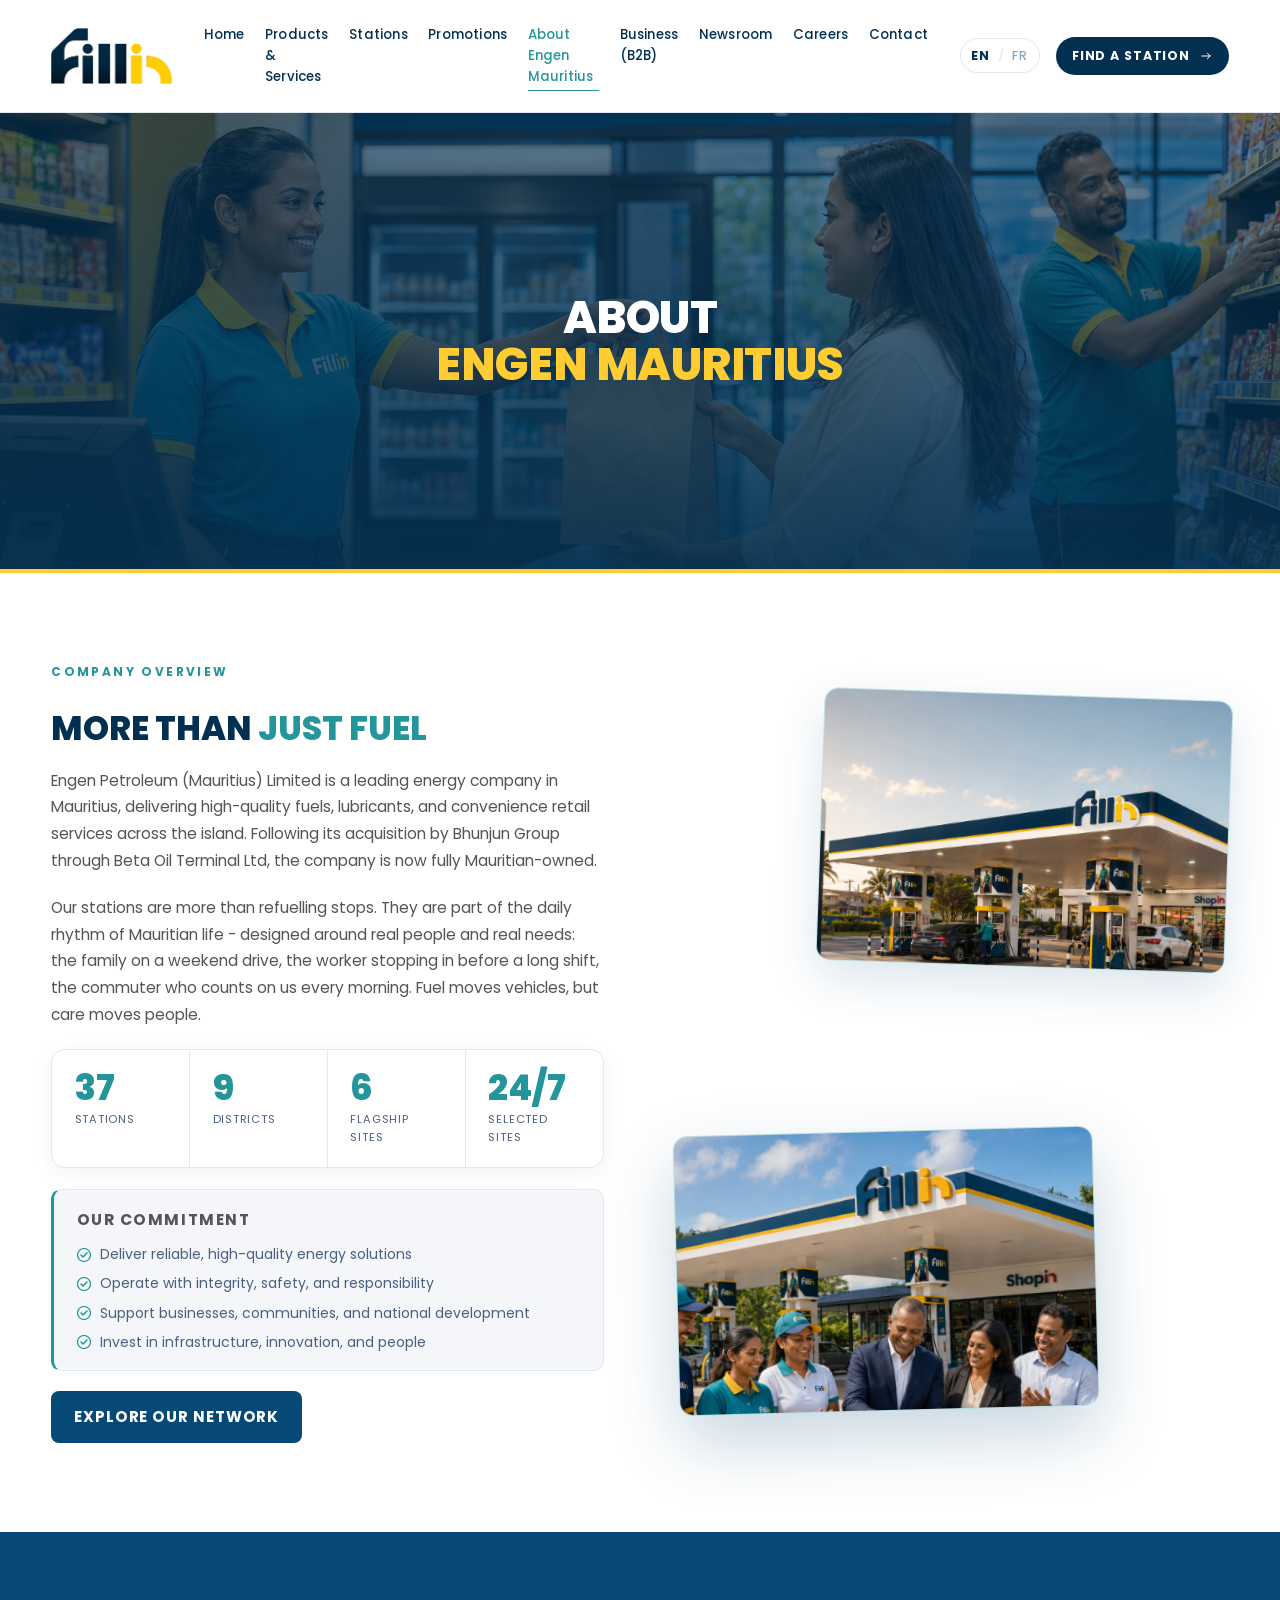
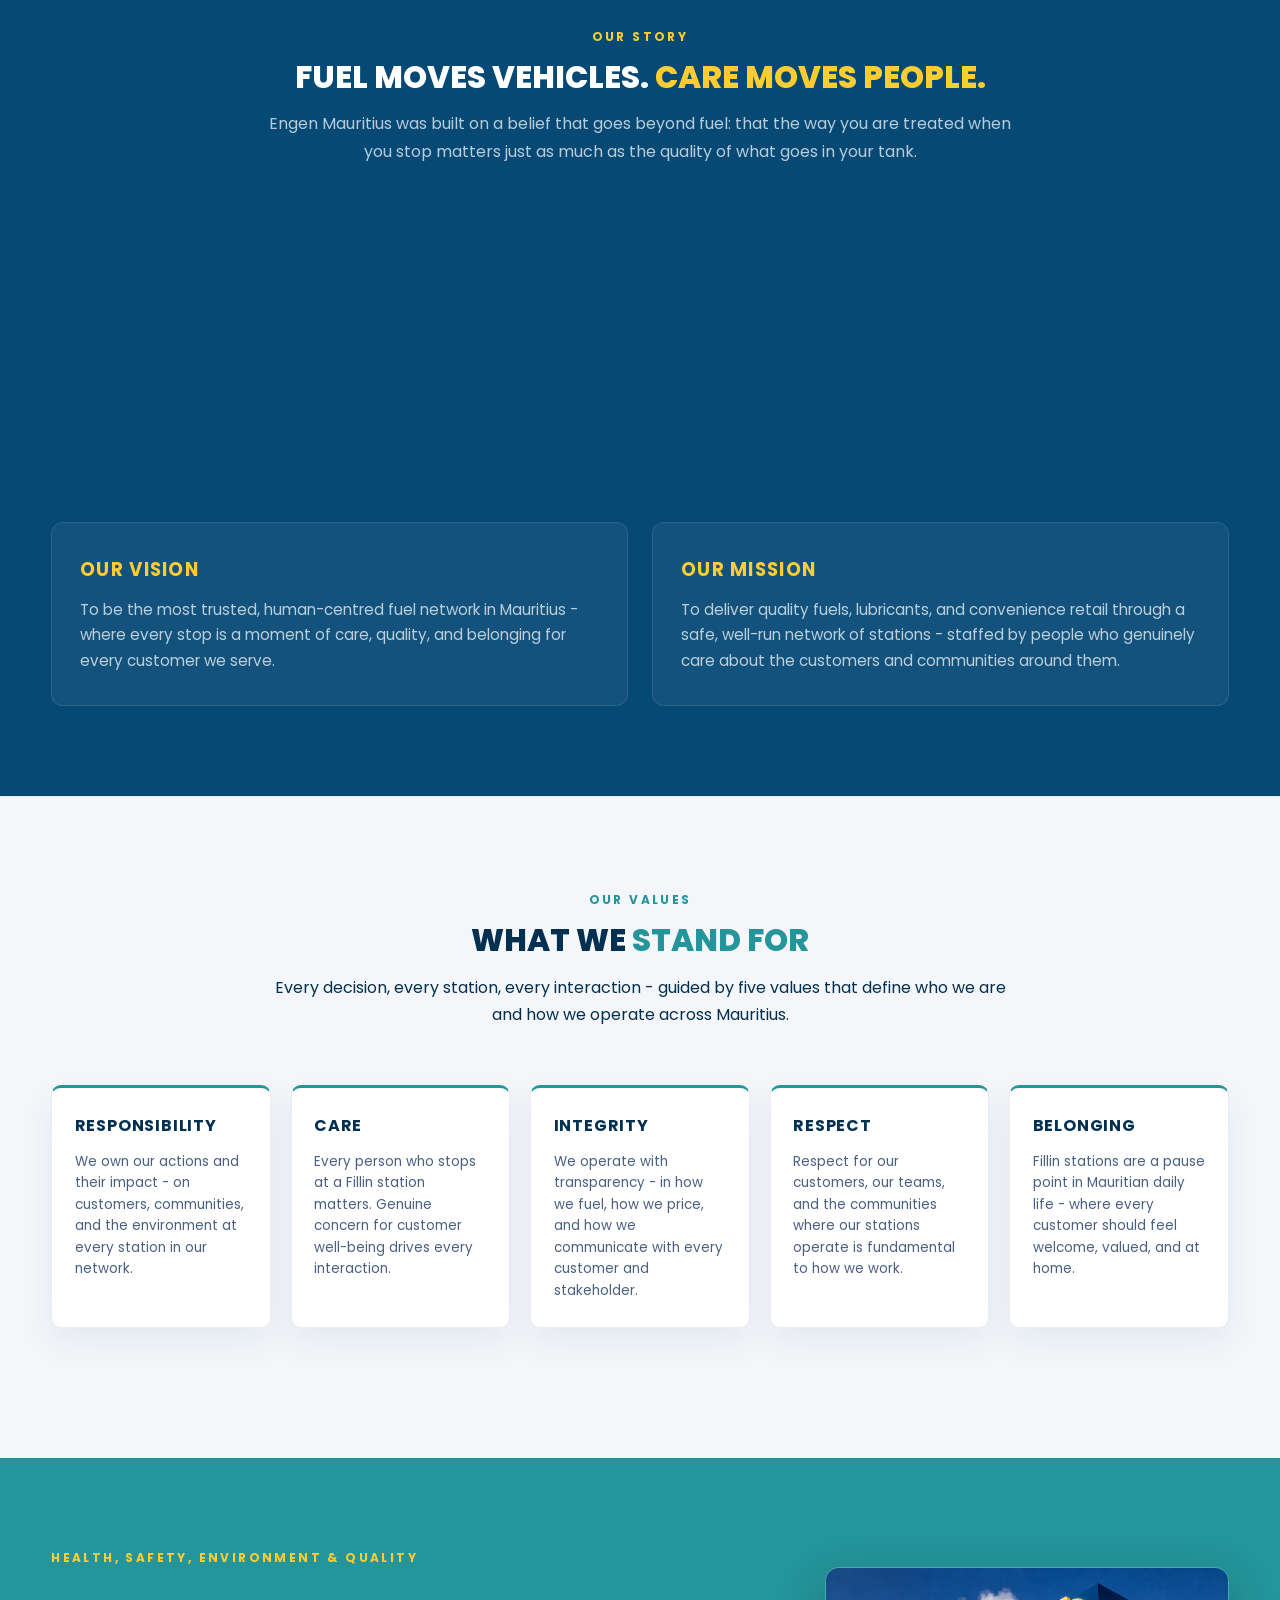
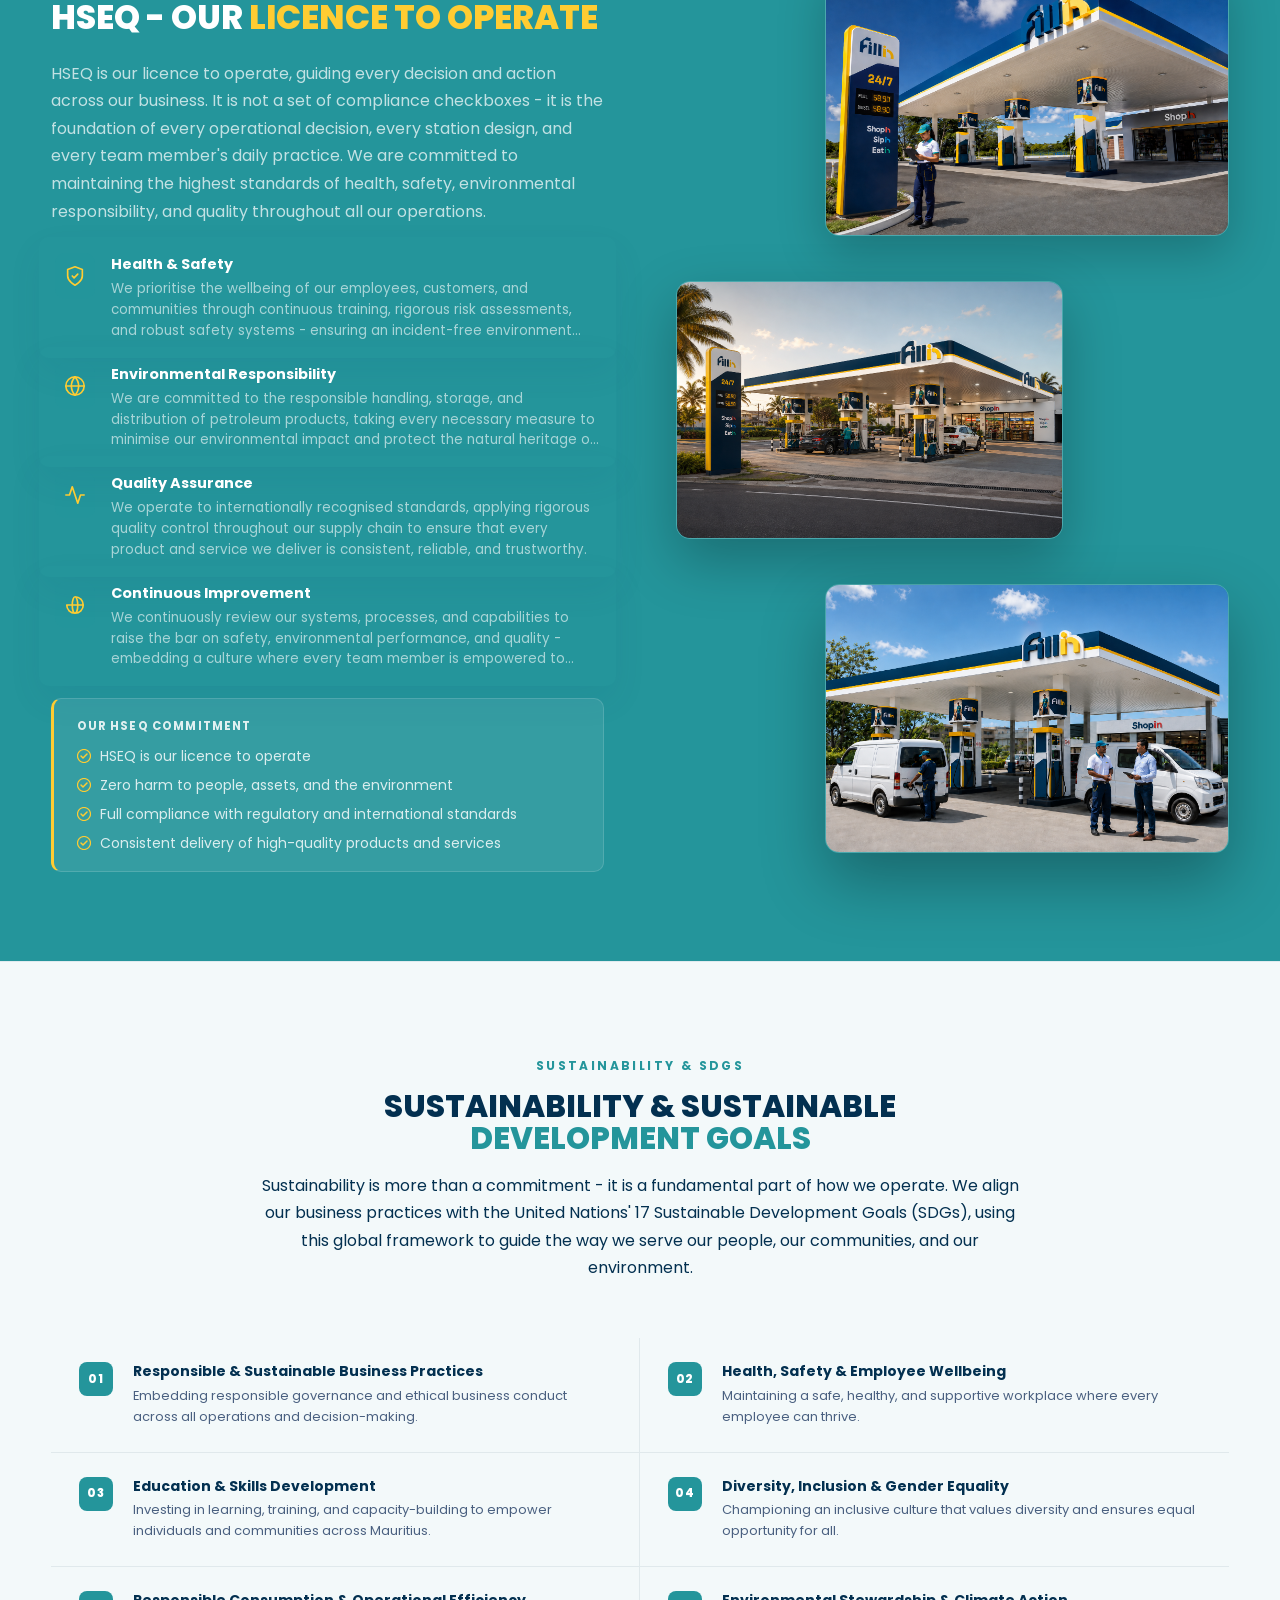
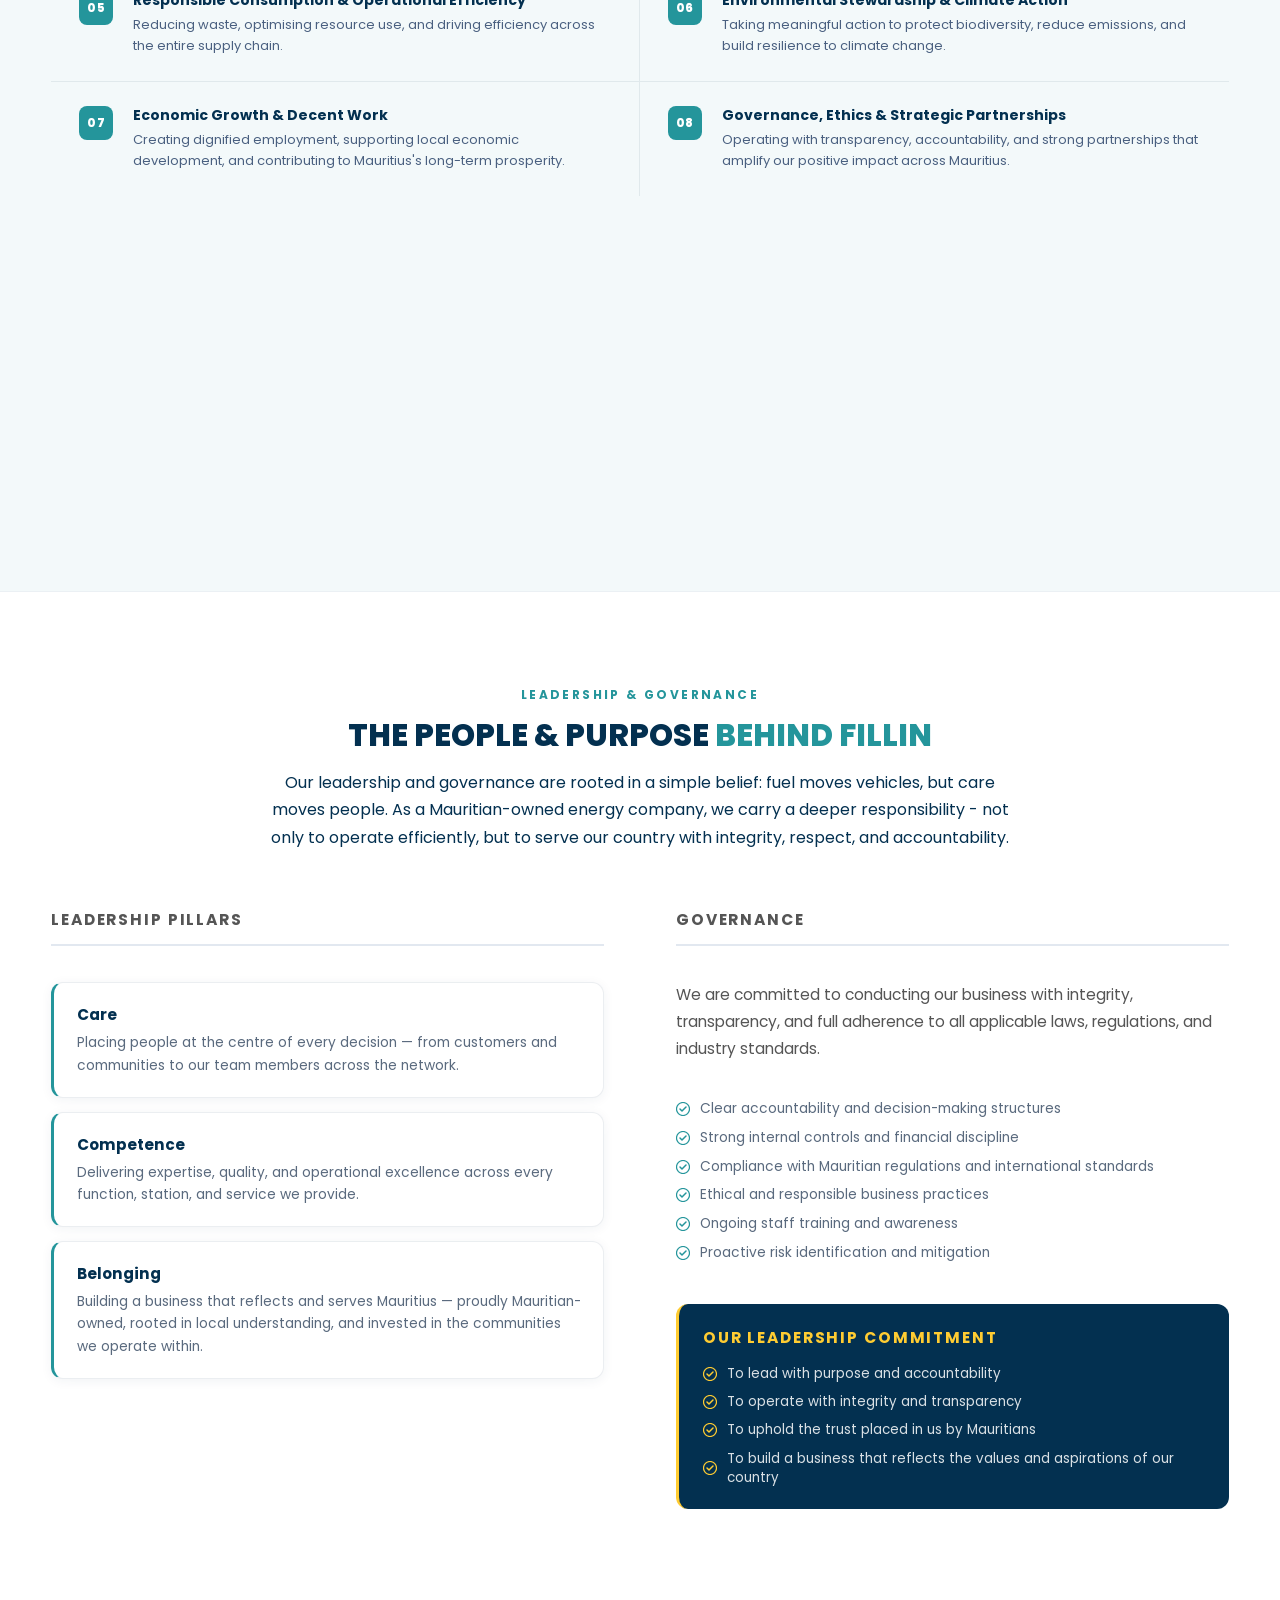
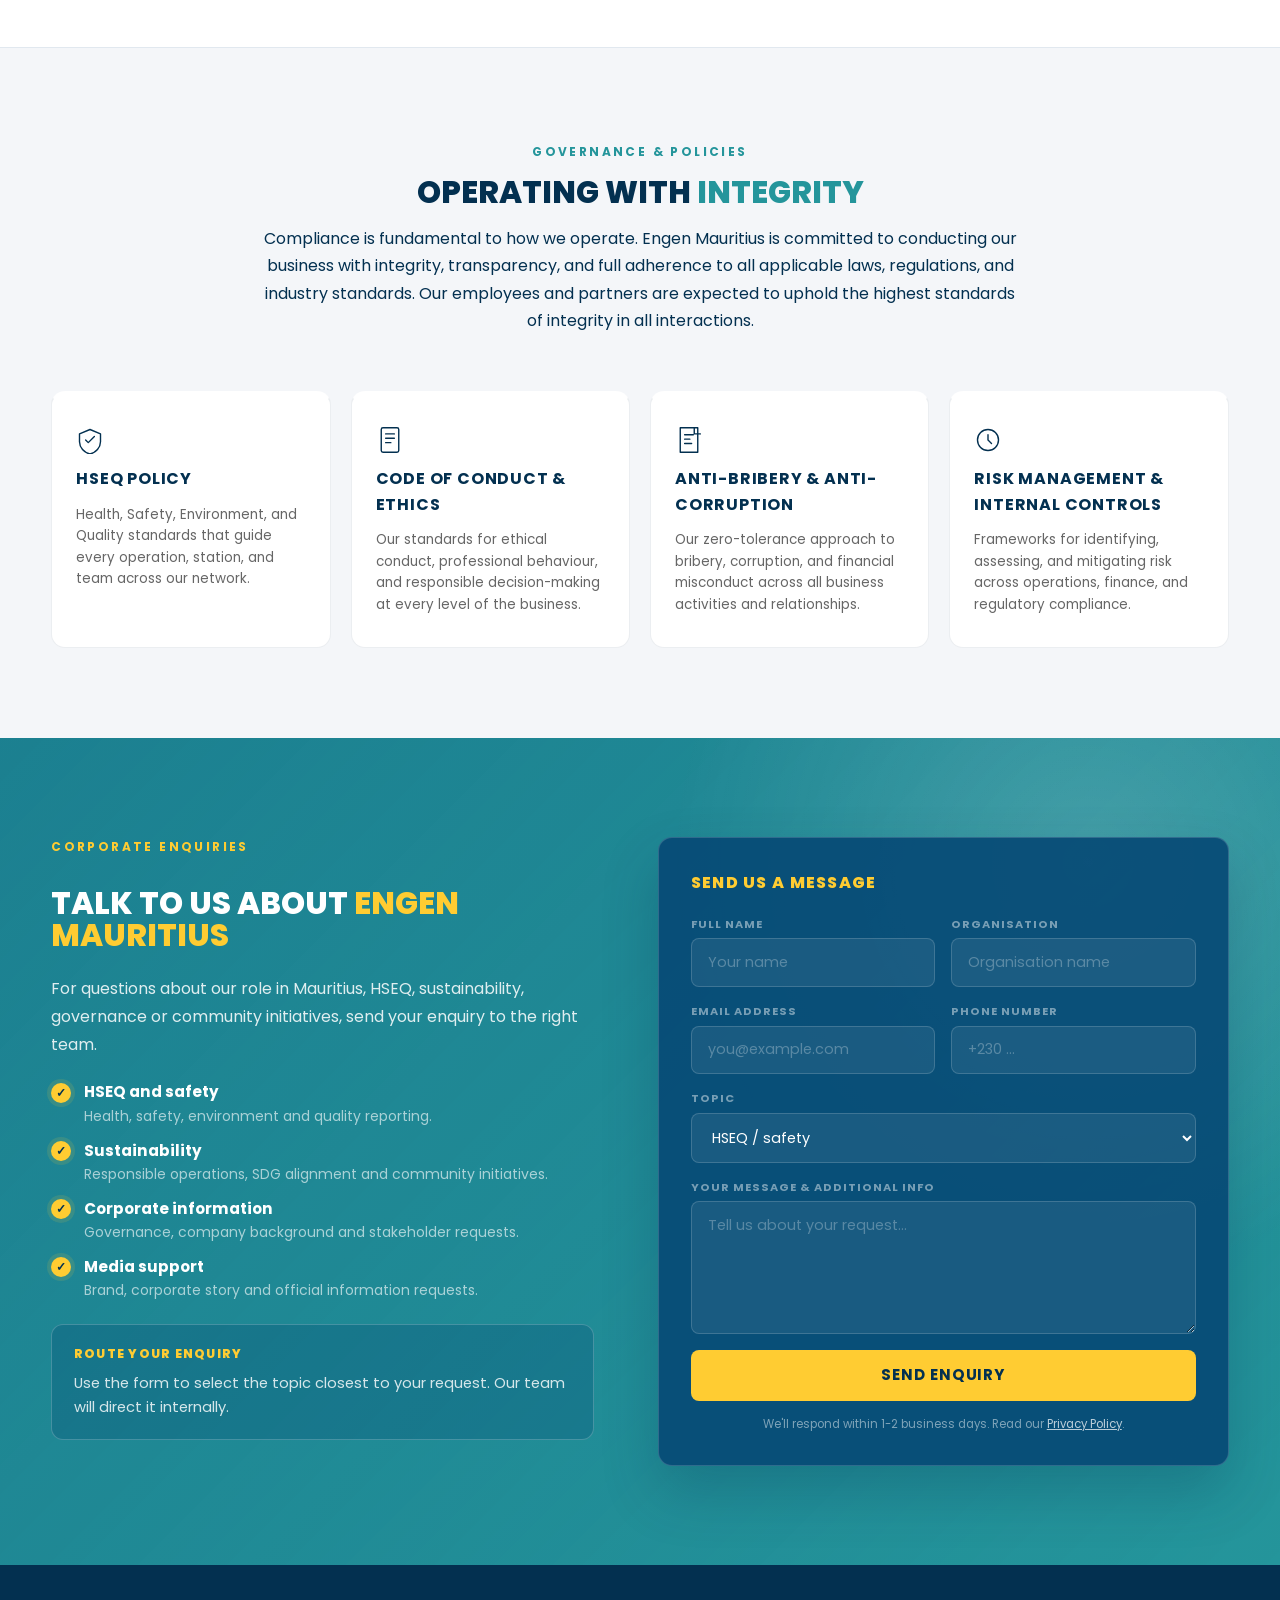
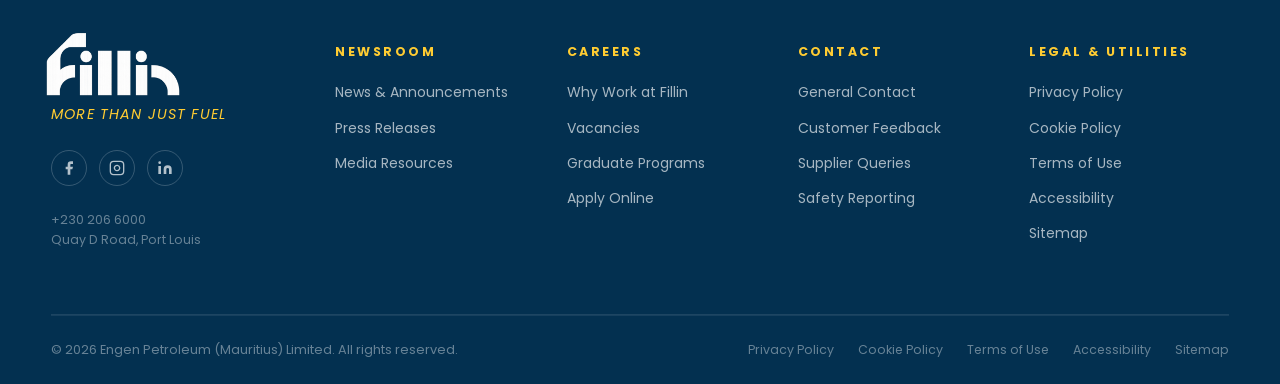
==== commit e8709d45: "functionality-updates" ====
--- a/about.html
+++ b/about.html
@@ -155,7 +155,7 @@
 
     <div class="v2-mission-quote anim-quote-unfurl">
       <blockquote>
-        Imagine a place where encounters and exchanges move you. Not just fuel for your tank  -  but a moment of care in your day. Designed around real lives: women who want to feel safe, elders who deserve patience, workers who deserve respect. At Engen, when you stop to refuel your car, you also refuel yourself. <em>Lesans nou pei.</em>
+        Imagine a place where encounters and exchanges move you. Not just fuel for your tank  -  but a moment of care in your day. Designed around real lives: women who want to feel safe, elders who deserve patience, workers who deserve respect. At Fillin, when you stop to refuel your car, you also refuel yourself. <em>Lesans nou pei.</em>
       </blockquote>
       <p class="v2-mission-byline">Engen Mauritius  -  Brand Manifesto</p>
     </div>
@@ -199,7 +199,7 @@
           <svg viewBox="0 0 24 24" fill="none" stroke-width="2" stroke-linecap="round" stroke-linejoin="round" width="22" height="22"><path d="M20.84 4.61a5.5 5.5 0 0 0-7.78 0L12 5.67l-1.06-1.06a5.5 5.5 0 0 0-7.78 7.78l1.06 1.06L12 21.23l7.78-7.78 1.06-1.06a5.5 5.5 0 0 0 0-7.78z"/></svg>
         </div>
         <h3>Care</h3>
-        <p>Every person who stops at an Engen station matters. Genuine concern for customer well-being drives every interaction.</p>
+        <p>Every person who stops at a Fillin station matters. Genuine concern for customer well-being drives every interaction.</p>
       </div>
 
       <div class="v2-value-card anim-fade-right">
@@ -223,7 +223,7 @@
           <svg viewBox="0 0 24 24" fill="none" stroke-width="2" stroke-linecap="round" stroke-linejoin="round" width="22" height="22"><path d="M3 9l9-7 9 7v11a2 2 0 0 1-2 2H5a2 2 0 0 1-2-2z"/><polyline points="9 22 9 12 15 12 15 22"/></svg>
         </div>
         <h3>Belonging</h3>
-        <p>Engen stations are a pause point in Mauritian daily life  -  where every customer should feel welcome, valued, and at home.</p>
+        <p>Fillin stations are a pause point in Mauritian daily life  -  where every customer should feel welcome, valued, and at home.</p>
       </div>
 
     </div>
@@ -417,7 +417,7 @@
   <div class="v2-wrap">
     <div class="v2-ip-head anim-fade-up">
       <span class="v2-label">Leadership &amp; Governance</span>
-      <h2>The People &amp; Purpose <em>Behind Engen</em></h2>
+      <h2>The People &amp; Purpose <em>Behind Fillin</em></h2>
       <p class="v2-ip-head__lead">Our leadership and governance are rooted in a simple belief: fuel moves vehicles, but care moves people. As a Mauritian-owned energy company, we carry a deeper responsibility  -  not only to operate efficiently, but to serve our country with integrity, respect, and accountability.</p>
     </div>
 
@@ -612,7 +612,7 @@
         <div class="v2-footer__col">
           <h4>Careers</h4>
           <ul>
-            <li><a href="careers.html">Why Work at Engen</a></li>
+            <li><a href="careers.html">Why Work at Fillin</a></li>
             <li><a href="careers.html">Vacancies</a></li>
             <li><a href="careers.html">Graduate Programs</a></li>
             <li><a href="mailto:recruitment@engen.mu">Apply Online</a></li>
--- a/styles.css
+++ b/styles.css
@@ -2762,19 +2762,33 @@
   display: flex;
   flex-wrap: wrap;
   gap: 0.28rem;
-  margin-top: 0.35rem;
-}
-.v2-st-card__services span {
-  display: inline-flex;
-  align-items: center;
-  min-height: 20px;
-  padding: 0 0.42rem;
-  border-radius: 999px;
+  margin-top: 0.4rem;
+}
+/* Fuel types — yellow */
+.v2-st-svc {
+  display: inline-flex; align-items: center;
+  min-height: 19px; padding: 0 0.45rem;
+  border-radius: 999px; font-size: 0.58rem; font-weight: 700;
+  background: rgba(255,255,255,0.08);
+  border: 1px solid rgba(255,255,255,0.16);
+  color: rgba(255,255,255,0.75);
+}
+.v2-st-svc--fuel {
+  background: rgba(255,204,50,0.15);
+  border-color: rgba(255,204,50,0.32);
+  color: rgba(255,204,50,0.92);
+}
+/* Convenience (ShopIn, SipIn, EatIn, Cafe) — teal */
+.v2-st-svc--conv {
   background: rgba(36,149,155,0.16);
-  border: 1px solid rgba(36,149,155,0.26);
-  color: rgba(255,255,255,0.82);
-  font-size: 0.58rem;
-  font-weight: 700;
+  border-color: rgba(36,149,155,0.32);
+  color: rgba(255,255,255,0.88);
+}
+/* Amenities (Car Wash, LPG, etc.) — soft navy */
+.v2-st-svc--amenity {
+  background: rgba(100,160,220,0.14);
+  border-color: rgba(100,160,220,0.28);
+  color: rgba(180,210,255,0.9);
 }
 .v2-st-card__meta { display: flex; flex-direction: column; align-items: flex-end; gap: 0.25rem; flex-shrink: 0; }
 .v2-st-card__district {
@@ -7503,11 +7517,6 @@
 .v2-sdg-list {
   display: grid;
   grid-template-columns: 1fr 1fr;
-  background: #fff;
-  border: 1px solid rgba(3,48,80,0.1);
-  border-radius: 16px;
-  overflow: hidden;
-  box-shadow: 0 4px 24px rgba(3,48,80,0.07);
   margin-bottom: 2.5rem;
 }
 .v2-sdg-item {
@@ -7715,8 +7724,14 @@
 }
 
 .page-stations .v2-st-svc-card {
-  border-top: 3px solid rgba(255,255,255,0.3);
-}
+  background: rgba(255,255,255,0.92);
+  border-top: 3px solid var(--teal);
+  border-color: rgba(255,255,255,0.9);
+}
+.page-stations .v2-st-svc-card h3 { color: var(--navy-deep); }
+.page-stations .v2-st-svc-card p  { color: var(--ink-soft); }
+.page-stations .v2-st-svc-card:hover { background: #fff; border-top-color: var(--yellow); }
+.page-stations .v2-st-svc-card:hover h3 { color: var(--teal); }
 
 /* Contact: make routing/form dominant and reduce department-card weight. */
 .page-contact #contact-form .v2-quote-wrap {
@@ -9335,7 +9350,8 @@
   overflow: hidden;
 }
 
-.page-home .map-tip {
+.page-home .map-tip,
+.page-stations .map-tip {
   position: absolute;
   z-index: 12;
 }
@@ -10677,3 +10693,197 @@
 
 /* Homepage teal sustainability (overrides pale-gradient default) */
 .v2-ip-sec--teal.v2-sustainability h2 em { color: var(--yellow); }
+
+/* ── Station Locator Enhancements ────────────────────────────────────── */
+
+/* Storytelling stat chips */
+.v2-loc-stats {
+  display: flex; gap: 1.5rem; flex-wrap: wrap;
+  margin-top: 1.1rem; padding-top: 1rem;
+  border-top: 1px solid rgba(255,255,255,0.1);
+}
+.v2-loc-stat { display: flex; flex-direction: column; gap: 0.12rem; }
+.v2-loc-stat strong {
+  font-family: 'Poppins', sans-serif;
+  font-size: 1.5rem; font-weight: 800;
+  color: var(--yellow); line-height: 1;
+}
+.v2-loc-stat span {
+  font-size: 0.6rem; font-weight: 600; text-transform: uppercase;
+  letter-spacing: 0.1em; color: rgba(255,255,255,0.4);
+}
+
+/* Clear filter badge */
+.v2-loc-clear-btn.has-active { color: var(--yellow); }
+.v2-loc-clear-btn.has-active:hover { color: #fff; }
+
+/* Filter pill micro-press */
+.v2-filter-pill:active { transform: scale(0.94); }
+
+/* Region pill hover — pin dim/highlight */
+.pin-pos.pin-region-dim { opacity: 0.18; transition: opacity 200ms; }
+.pin-pos.pin-region-highlight .pin { transform: scale(1.24); }
+.pin-pos.pin-region-highlight .pin__base { fill: var(--yellow) !important; }
+
+/* Near Me button */
+.v2-loc-near-btn {
+  display: inline-flex; align-items: center; gap: 0.4rem;
+  padding: 0.55rem 0.9rem; border-radius: var(--radius-sm);
+  background: rgba(255,255,255,0.07); border: 1px solid rgba(255,255,255,0.14);
+  color: rgba(255,255,255,0.7); font-family: 'Poppins', sans-serif;
+  font-size: 0.78rem; font-weight: 600; cursor: pointer; white-space: nowrap;
+  transition: background 180ms, color 180ms, border-color 180ms;
+}
+.v2-loc-near-btn:hover, .v2-loc-near-btn.is-active {
+  background: var(--teal); border-color: var(--teal); color: #fff;
+}
+.v2-loc-near-btn.is-loading svg { animation: locSpin 1s linear infinite; }
+@keyframes locSpin { to { transform: rotate(360deg); } }
+
+/* Region-colour left border on station cards */
+.v2-st-card { border-left: 3px solid transparent; }
+.v2-st-card[data-region="Port Louis"] { border-left-color: #d4960a; }
+.v2-st-card[data-region="North"]      { border-left-color: var(--teal); }
+.v2-st-card[data-region="Central"]    { border-left-color: #5ba8d4; }
+.v2-st-card[data-region="East"]       { border-left-color: #7ec88a; }
+.v2-st-card[data-region="South"]      { border-left-color: #c47ed4; }
+.v2-st-card[data-region="West"]       { border-left-color: #d47e7e; }
+
+/* SVG icon alignment in card rows */
+.v2-st-card__hours,
+.v2-st-card__contact { display: flex; align-items: center; gap: 0.32rem; }
+.v2-st-card__hours svg, .v2-st-card__contact svg { flex-shrink: 0; opacity: 0.65; }
+
+/* Distance badge */
+.v2-st-card__dist {
+  font-size: 0.6rem; font-weight: 700; color: var(--teal);
+  text-transform: uppercase; letter-spacing: 0.08em;
+}
+
+/* Count flip animation */
+@keyframes countFlip {
+  0%   { opacity: 1; transform: translateY(0); }
+  40%  { opacity: 0; transform: translateY(-5px); }
+  60%  { opacity: 0; transform: translateY(5px); }
+  100% { opacity: 1; transform: translateY(0); }
+}
+.v2-count-flip { animation: countFlip 320ms ease; display: inline-block; }
+
+/* Card entrance animation on filter change */
+@keyframes cardEnter {
+  from { opacity: 0; transform: translateY(6px); }
+  to   { opacity: 1; transform: none; }
+}
+.v2-card-enter { animation: cardEnter 240ms var(--ease) both; }
+
+/* Selected pin — yellow with ripple */
+.pin-pos.is-selected .pin { transform: scale(1.28); }
+.pin-pos.is-selected .pin__base { fill: var(--yellow) !important; }
+.pin-pos.is-selected .pin__dot  { fill: var(--navy-deep) !important; }
+.pin-pos.is-selected .pin__halo { opacity: 0.55 !important; animation: pinRipple 1.4s ease-out infinite !important; }
+
+/* Tooltip service tags */
+.map-tip__svcs { display: flex; flex-wrap: wrap; gap: 0.25rem; margin-top: 0.5rem; }
+.tip-svc {
+  font-size: 0.58rem; font-weight: 700; text-transform: uppercase; letter-spacing: 0.08em;
+  padding: 0.16rem 0.48rem; border-radius: 999px;
+  background: rgba(36,149,155,0.15); border: 1px solid rgba(36,149,155,0.3);
+  color: var(--teal);
+}
+.tip-svc--24 {
+  background: rgba(36,149,155,0.12); border-color: rgba(36,149,155,0.3); color: var(--teal);
+}
+.map-tip__phone {
+  display: block; margin-top: 0.45rem;
+  font-size: 0.74rem; font-weight: 600; color: var(--teal); text-decoration: none;
+}
+.map-tip__phone:hover { color: var(--yellow); }
+
+/* Custom teal scrollbar for station list */
+.v2-loc-list {
+  scrollbar-width: thin;
+  scrollbar-color: rgba(36,149,155,0.4) transparent;
+}
+.v2-loc-list::-webkit-scrollbar { width: 4px; }
+.v2-loc-list::-webkit-scrollbar-track { background: transparent; }
+.v2-loc-list::-webkit-scrollbar-thumb { background: rgba(36,149,155,0.4); border-radius: 4px; }
+.v2-loc-list::-webkit-scrollbar-thumb:hover { background: var(--teal); }
+
+/* ── Responsive fixes for newly added components ─────────────────────── */
+
+@media (max-width: 768px) {
+  /* Image stacks: collapse from absolute-positioned layers to stacked flow */
+  .v2-about-img-stack {
+    min-height: 280px;
+    overflow: hidden;
+  }
+  .v2-hseq-img-stack {
+    min-height: 0;
+    display: flex;
+    flex-direction: column;
+    gap: 1rem;
+    overflow: visible;
+  }
+  .v2-hseq-img {
+    position: static;
+    width: 100% !important;
+    aspect-ratio: 16 / 7;
+  }
+  .v2-hseq-img--b { order: -1; }
+
+  /* Press releases image */
+  .v2-pr-img img { min-height: 240px; }
+
+  /* About stat cards — wrap to 2x2 on tablet */
+  .v2-about-stats--card { flex-wrap: wrap; }
+  .v2-about-stats--card .v2-about-stat {
+    flex: 1 1 calc(50% - 1px);
+    border-right: 1px solid var(--ink-faint);
+  }
+  .v2-about-stats--card .v2-about-stat:nth-child(2) { border-right: none; }
+  .v2-about-stats--card .v2-about-stat:nth-child(3) {
+    border-top: 1px solid var(--ink-faint);
+    border-right: 1px solid var(--ink-faint);
+  }
+  .v2-about-stats--card .v2-about-stat:nth-child(4) {
+    border-top: 1px solid var(--ink-faint);
+    border-right: none;
+  }
+}
+
+@media (max-width: 640px) {
+  /* SDG list — single column */
+  .v2-sdg-list { grid-template-columns: 1fr; }
+  .v2-sdg-item:nth-child(odd) { border-right: none; }
+  .v2-sdg-item:nth-last-child(2) { border-bottom: 1px solid rgba(3,48,80,0.08); }
+  .v2-sdg-item { padding: 1rem 1.1rem; gap: 0.85rem; }
+
+  /* Pillar items */
+  .v2-pillar-item { padding: 0.9rem 1rem; }
+  .v2-pillar-item strong { font-size: 0.88rem; }
+  .v2-pillar-item p { font-size: 0.8rem; }
+
+  /* Commitment boxes */
+  .v2-about-commitment,
+  .v2-hseq-commitment { padding: 0.9rem 1rem; }
+
+  /* Governance box */
+  .v2-gov-box { padding: 1rem 1.1rem; }
+  .v2-gov-box__list li { font-size: 0.8rem; }
+
+  /* About stat cards — single column */
+  .v2-about-stats--card .v2-about-stat {
+    flex: 1 1 100%;
+    border-right: none !important;
+    border-bottom: 1px solid var(--ink-faint);
+  }
+  .v2-about-stats--card .v2-about-stat:last-child { border-bottom: none; }
+  .v2-about-stats--card .v2-about-stat:nth-child(3) {
+    border-top: none;
+  }
+  .v2-about-stats--card .v2-about-stat:nth-child(4) { border-top: none; }
+
+  /* Leadership checklist tighter on small screens */
+  .v2-leadership-checklist li { font-size: 0.8rem; }
+  .v2-leadership-eyebrow { font-size: 0.65rem; }
+}
